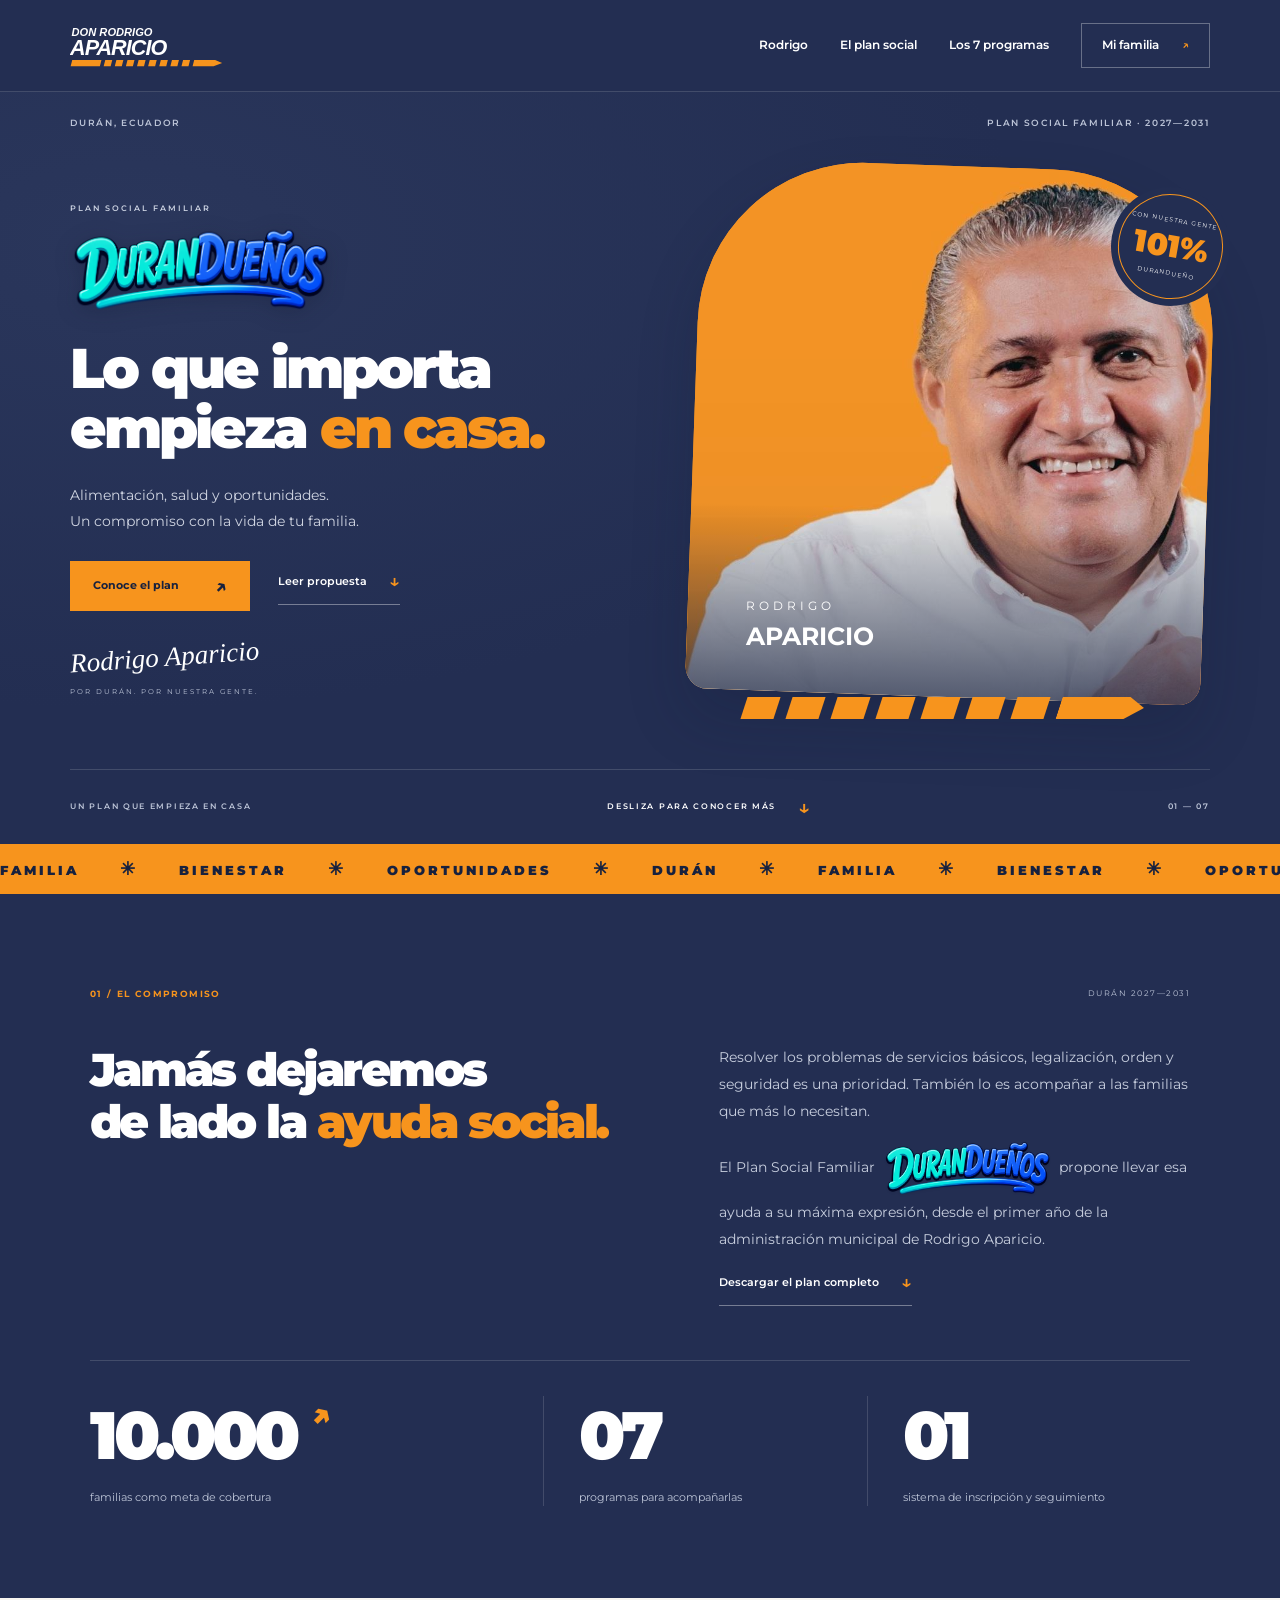
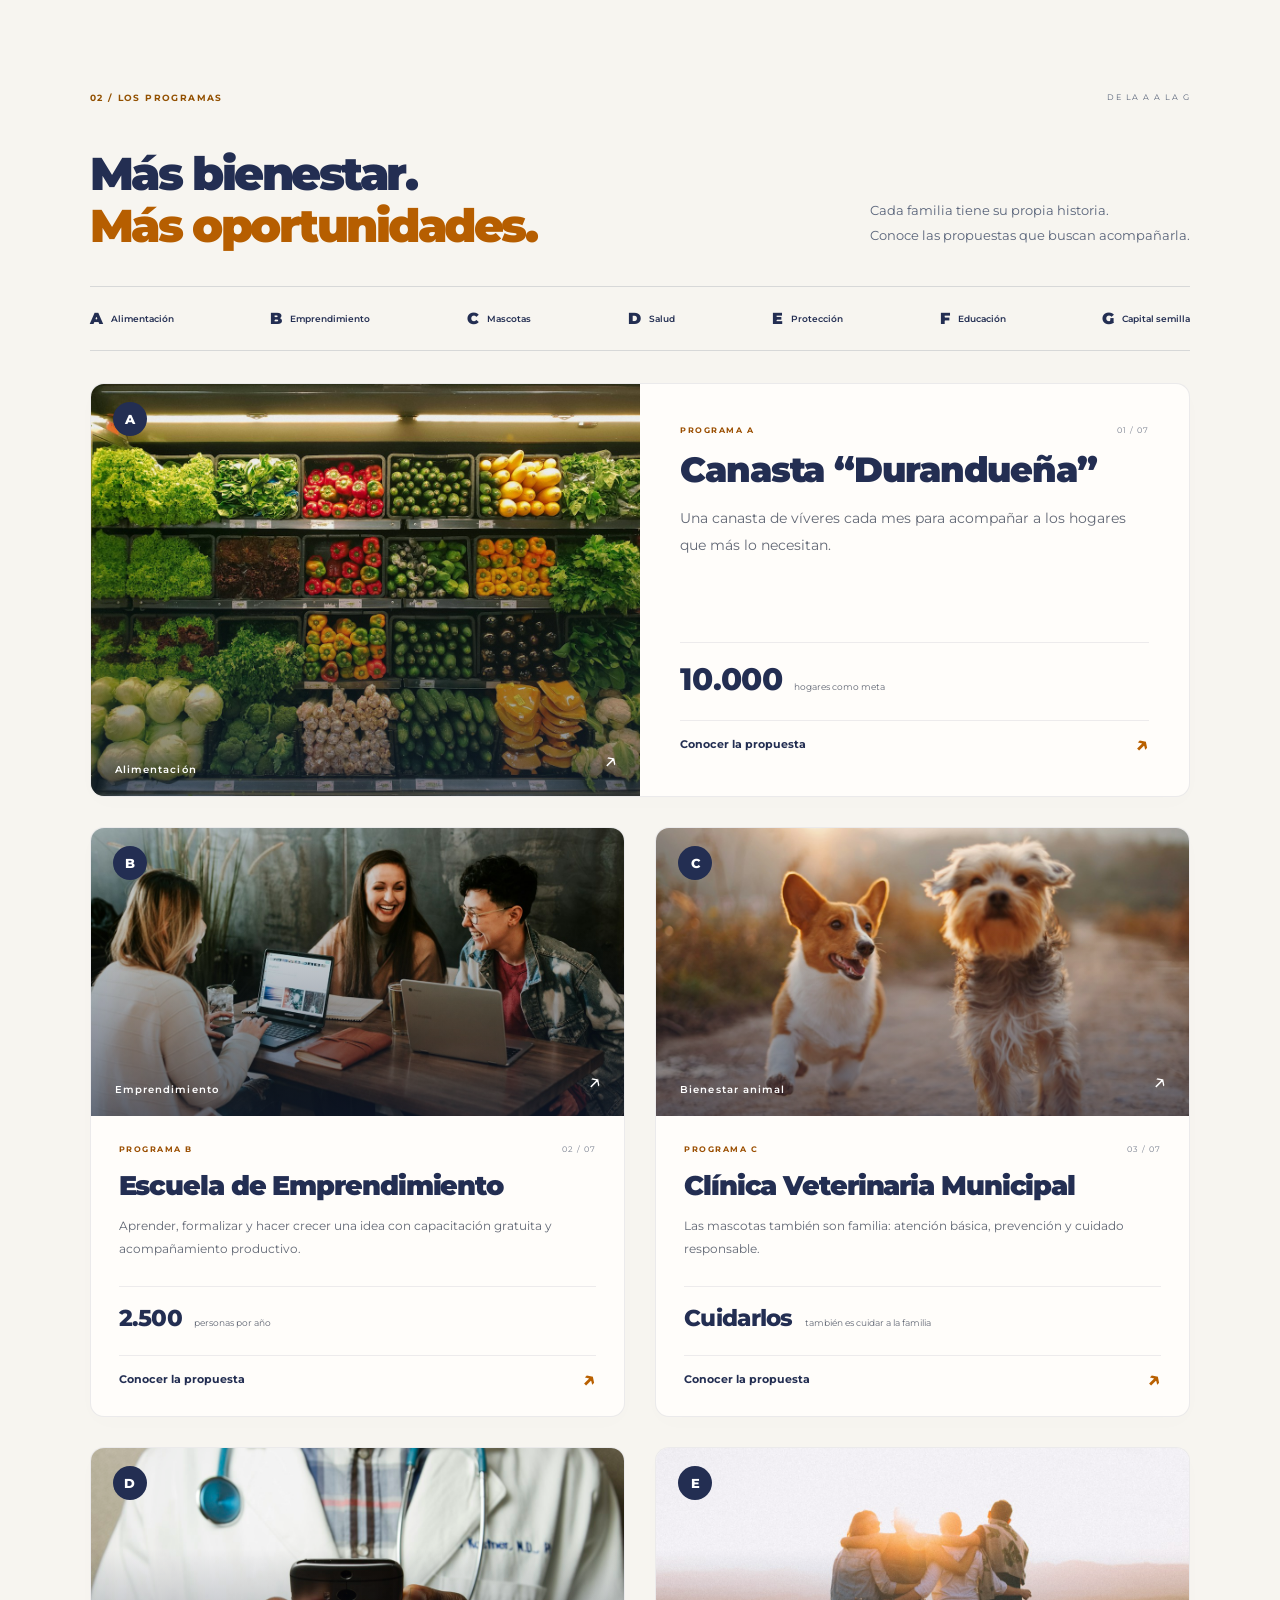
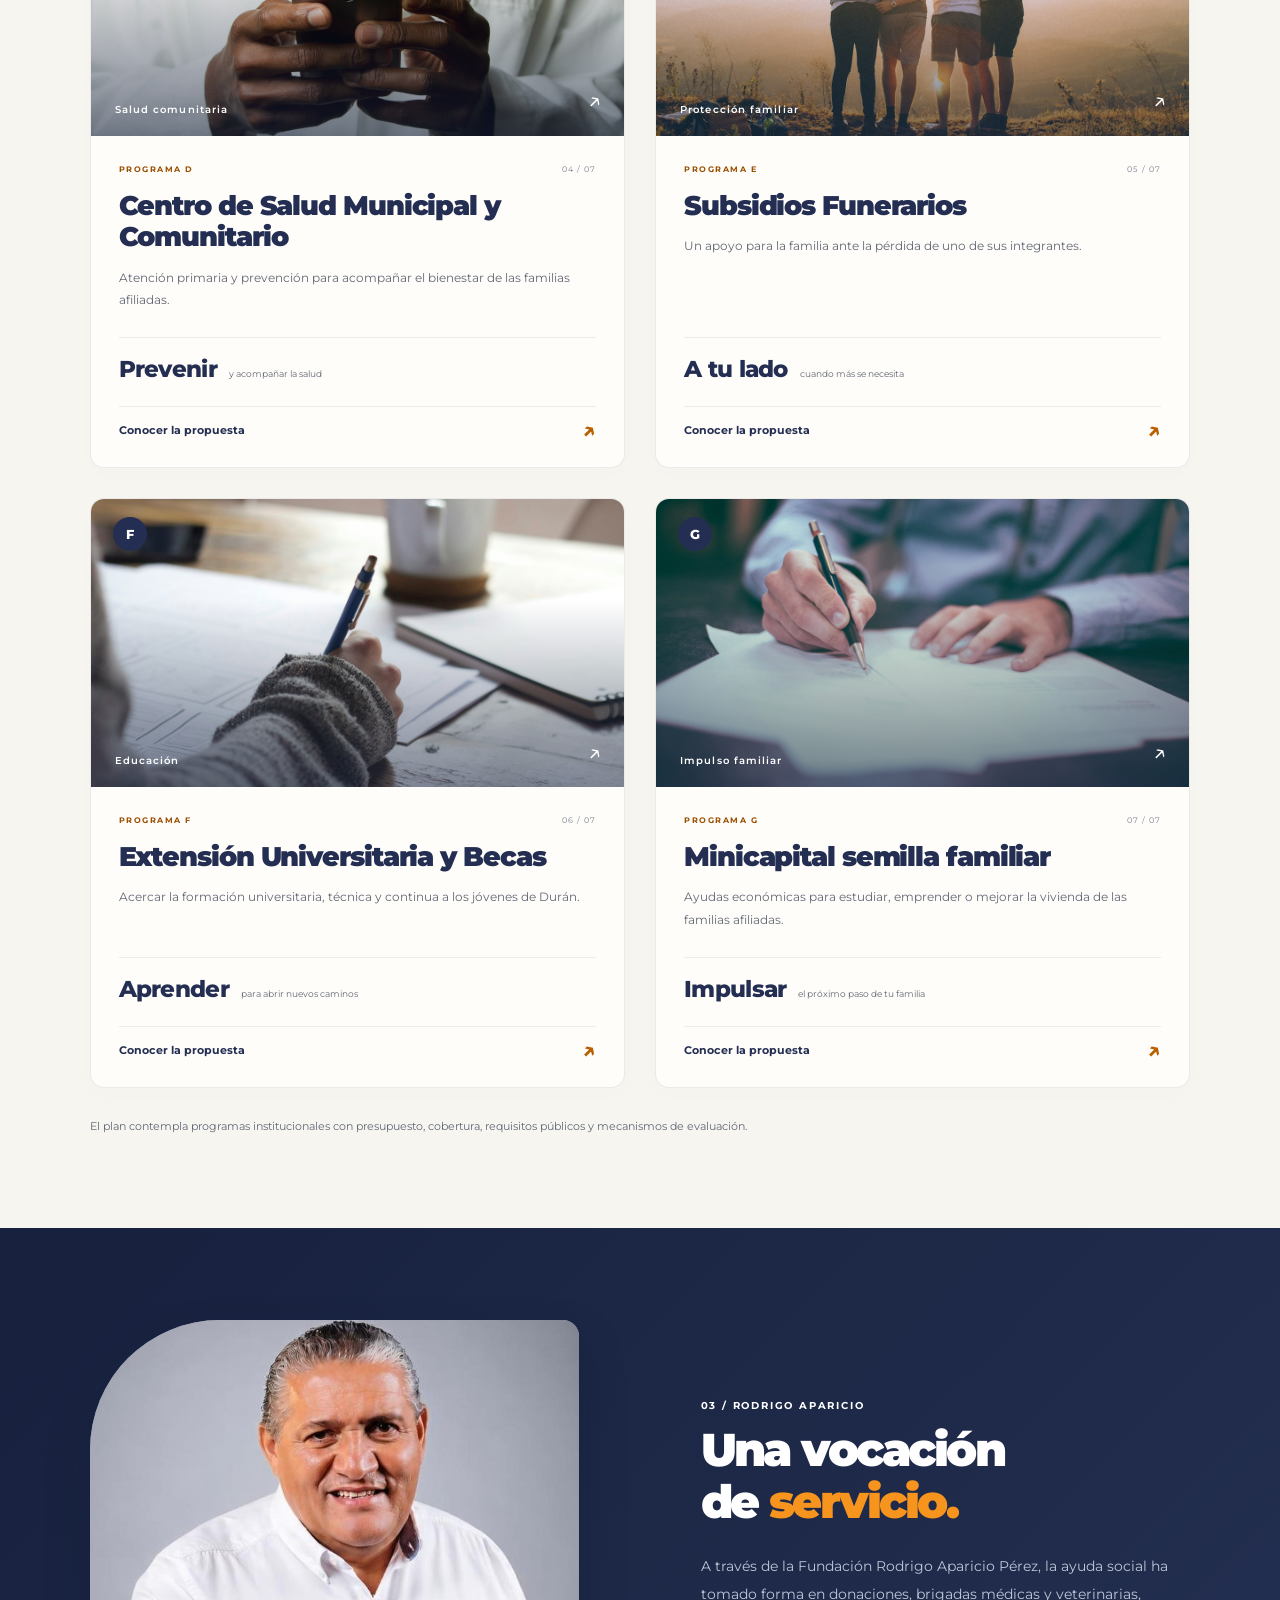
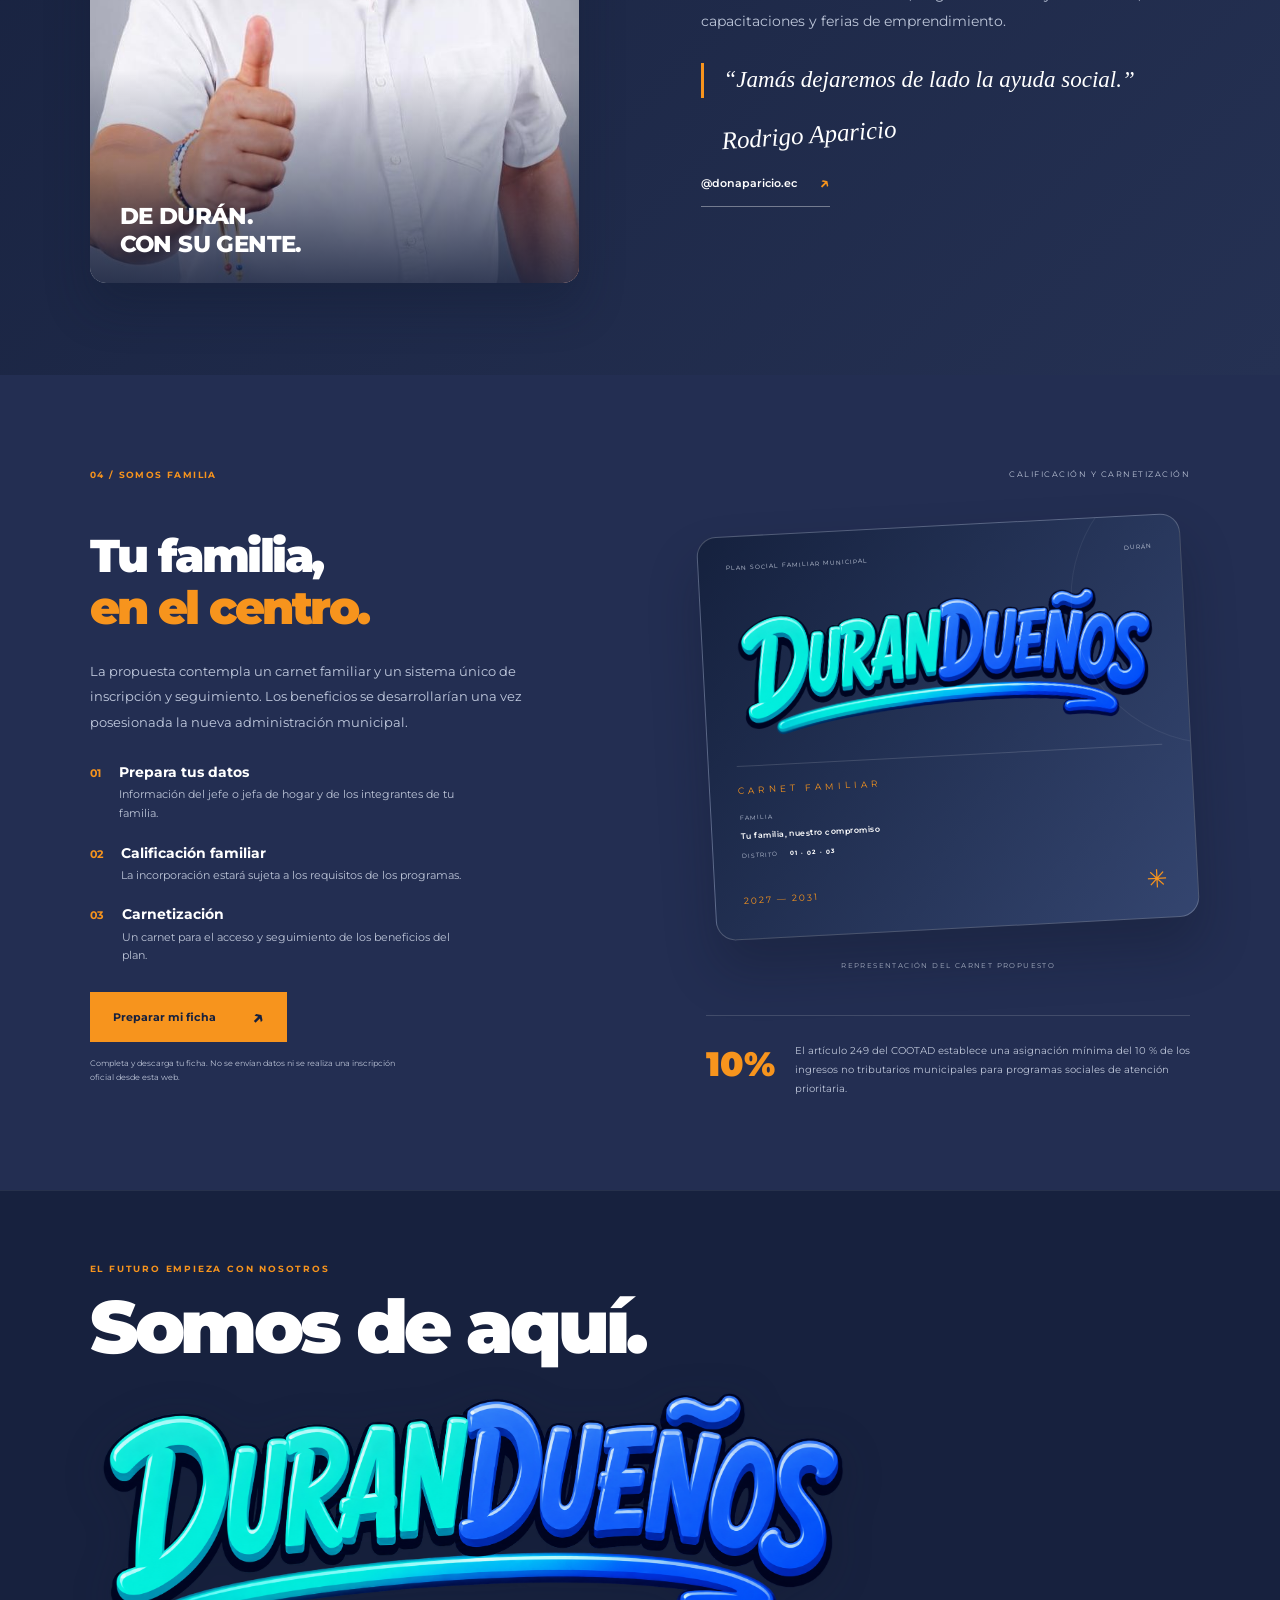
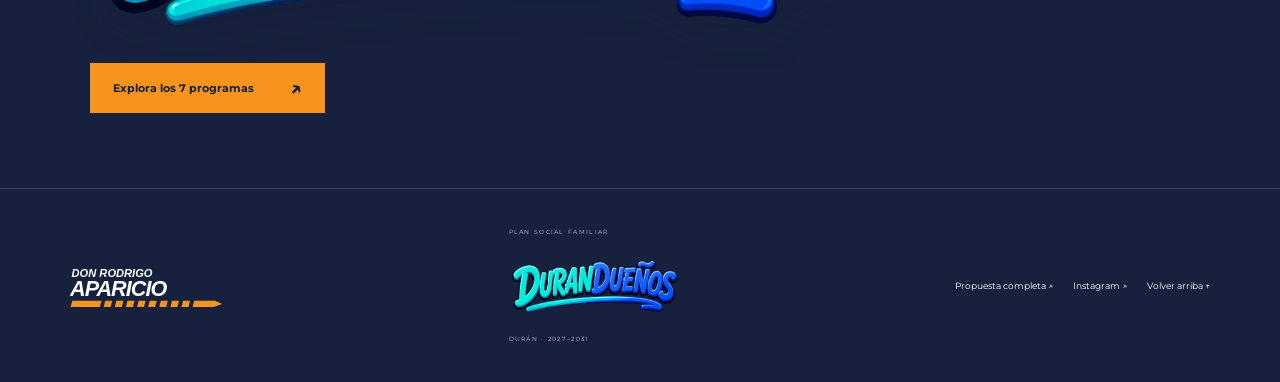
==== index.html @ c57d77f2 "Refresh Durandueños branding, add real photography and complete proposal dialogs" ====
<!doctype html>
<html lang="es"><head><meta charset="utf-8"><meta name="viewport" content="width=device-width,initial-scale=1"><meta name="theme-color" content="#232e52"><title>Rodrigo Aparicio | Durandueños</title><meta name="description" content="Conoce el Plan Social Familiar Somos Durandueños de Rodrigo Aparicio: siete programas para las familias de Durán, 2027–2031."><meta property="og:title" content="Rodrigo Aparicio · Durandueños"><meta property="og:description" content="Siete programas. Un compromiso con las familias de Durán."><meta property="og:type" content="website"><link rel="icon" href="assets/favicon.svg" type="image/svg+xml"><link rel="stylesheet" href="styles.css?v=20261111"><script src="app.js?v=20261111" defer></script></head><body>
<a class="skip" href="#contenido">Ir al contenido</a>
<header class="header"><a href="#inicio" class="brand" aria-label="Rodrigo Aparicio, inicio"><img src="assets/donapa.svg" width="170" height="48" alt="Don Rodrigo Aparicio"></a><nav id="navigation" aria-label="Navegación principal"><a href="#rodrigo">Rodrigo</a><a href="#plan">El plan social</a><a href="#programas">Los 7 programas</a><a href="#familias" class="nav-cta">Mi familia <span>↗</span></a></nav><button class="menu-button" aria-label="Abrir menú" aria-expanded="false" aria-controls="navigation"><span></span><span></span></button></header>
<main id="contenido"><section class="hero" id="inicio"><div class="hero-topline"><span>DURÁN, ECUADOR</span><span>PLAN SOCIAL FAMILIAR · 2027—2031</span></div><div class="hero-grid"><div class="hero-copy"><div class="hero-program-brand"><span>PLAN SOCIAL FAMILIAR</span><img class="hero-wordmark" src="assets/duranduenos.png" width="2176" height="720" alt="Durandueños" loading="eager"></div><h1>Lo que importa<br>empieza <em>en casa.</em></h1><p class="hero-description">Alimentación, salud y oportunidades.<br>Un compromiso con la vida de tu familia.</p><div class="hero-actions"><a class="button orange-button" href="#programas">Conoce el plan <span>↗</span></a><a class="text-link" href="assets/plan-social-somos-duranduenos.pdf" target="_blank" rel="noopener">Leer propuesta <span>↓</span></a></div><div class="hero-signature"><span>Rodrigo Aparicio</span><small>POR DURÁN. POR NUESTRA GENTE.</small></div></div><div class="hero-portrait"><div class="portrait-frame"><img src="assets/rodrigo-aparicio.jpg" width="930" height="910" alt="Rodrigo Aparicio, con camisa blanca, sonriendo" fetchpriority="high"></div><span class="portrait-label">RODRIGO<br><b>APARICIO</b></span><div class="portrait-seal"><span>CON NUESTRA GENTE</span><strong>101%</strong><span>DURANDUEÑO</span></div><div class="stripes" aria-hidden="true"><i></i><i></i><i></i><i></i><i></i><i></i><i></i><i></i></div></div></div><div class="hero-bottom"><span>UN PLAN QUE EMPIEZA EN CASA</span><a href="#plan" aria-label="Descubrir el plan">DESLIZA PARA CONOCER MÁS <span>↓</span></a><span>01 — 07</span></div></section>
<div class="ticker" aria-hidden="true"><div>FAMILIA <span>✳</span> BIENESTAR <span>✳</span> OPORTUNIDADES <span>✳</span> DURÁN <span>✳</span> FAMILIA <span>✳</span> BIENESTAR <span>✳</span> OPORTUNIDADES <span>✳</span> DURÁN <span>✳</span></div></div>
<section class="intro section-pad" id="plan"><div class="section-index reveal"><span class="eyebrow">01 / EL COMPROMISO</span><span class="small-label">DURÁN 2027—2031</span></div><div class="intro-grid"><h2 class="reveal">Jamás dejaremos<br>de lado la <span class="orange">ayuda social.</span></h2><div class="intro-copy reveal"><p>Resolver los problemas de servicios básicos, legalización, orden y seguridad es una prioridad. También lo es acompañar a las familias que más lo necesitan.</p><p>El Plan Social Familiar <img class="inline-wordmark" src="assets/duranduenos.png" width="2176" height="720" alt="Durandueños" loading="lazy"> propone llevar esa ayuda a su máxima expresión, desde el primer año de la administración municipal de Rodrigo Aparicio.</p><a class="text-link" href="assets/plan-social-somos-duranduenos.pdf" download>Descargar el plan completo <span>↓</span></a></div></div><div class="numbers reveal"><div><strong>10.000<span>↗</span></strong><p>familias como meta de cobertura</p></div><div><strong>07</strong><p>programas para acompañarlas</p></div><div><strong>01</strong><p>sistema de inscripción y seguimiento</p></div></div></section>
<section class="programs section-pad" id="programas"><div class="section-index reveal"><span class="eyebrow">02 / LOS PROGRAMAS</span><span class="small-label">DE LA A A LA G</span></div><div class="programs-heading reveal"><h2>Más bienestar.<br><span class="orange">Más oportunidades.</span></h2><p>Cada familia tiene su propia historia.<br>Conoce las propuestas que buscan acompañarla.</p></div><nav class="program-nav" aria-label="Ir a un programa"><a href="#programa-a">A <span>Alimentación</span></a><a href="#programa-b">B <span>Emprendimiento</span></a><a href="#programa-c">C <span>Mascotas</span></a><a href="#programa-d">D <span>Salud</span></a><a href="#programa-e">E <span>Protección</span></a><a href="#programa-f">F <span>Educación</span></a><a href="#programa-g">G <span>Capital semilla</span></a></nav><div class="program-list"><article class="program program-photo reveal" id="programa-a"><a class="program-photo-link" href="assets/plan-social-somos-duranduenos.pdf#page=6" data-proposal="a" aria-label="Conocer la propuesta: Canasta “Durandueña”"><img class="program-photo-image" src="assets/photos/alimentacion.jpg" alt="Frutas y verduras en los estantes de un mercado" width="1200" height="800" loading="lazy"><span class="photo-shade"></span><span class="program-letter">A</span><span class="photo-category">Alimentación</span><span class="photo-arrow" aria-hidden="true">↗</span></a><div class="program-card-body"><div class="program-card-top"><span class="eyebrow">PROGRAMA A</span><span class="program-number">01 / 07</span></div><h3>Canasta “Durandueña”</h3><p>Una canasta de víveres cada mes para acompañar a los hogares que más lo necesitan.</p><div class="card-fact"><strong>10.000</strong><span>hogares como meta</span></div><a class="proposal-open" href="assets/plan-social-somos-duranduenos.pdf#page=6" data-proposal="a" aria-label="Conocer la propuesta: Canasta “Durandueña”">Conocer la propuesta <span aria-hidden="true">↗</span></a></div></article><article class="program program-photo reveal" id="programa-b"><a class="program-photo-link" href="assets/plan-social-somos-duranduenos.pdf#page=6" data-proposal="b" aria-label="Conocer la propuesta: Escuela de Emprendimiento"><img class="program-photo-image" src="assets/photos/emprendimiento.jpg" alt="Tres personas conversan y trabajan con computadoras en una mesa" width="1200" height="800" loading="lazy"><span class="photo-shade"></span><span class="program-letter">B</span><span class="photo-category">Emprendimiento</span><span class="photo-arrow" aria-hidden="true">↗</span></a><div class="program-card-body"><div class="program-card-top"><span class="eyebrow">PROGRAMA B</span><span class="program-number">02 / 07</span></div><h3>Escuela de Emprendimiento</h3><p>Aprender, formalizar y hacer crecer una idea con capacitación gratuita y acompañamiento productivo.</p><div class="card-fact"><strong>2.500</strong><span>personas por año</span></div><a class="proposal-open" href="assets/plan-social-somos-duranduenos.pdf#page=6" data-proposal="b" aria-label="Conocer la propuesta: Escuela de Emprendimiento">Conocer la propuesta <span aria-hidden="true">↗</span></a></div></article><article class="program program-photo reveal" id="programa-c"><a class="program-photo-link" href="assets/plan-social-somos-duranduenos.pdf#page=7" data-proposal="c" aria-label="Conocer la propuesta: Clínica Veterinaria Municipal"><img class="program-photo-image" src="assets/photos/mascotas.jpg" alt="Dos perros corren juntos al aire libre" width="1200" height="800" loading="lazy"><span class="photo-shade"></span><span class="program-letter">C</span><span class="photo-category">Bienestar animal</span><span class="photo-arrow" aria-hidden="true">↗</span></a><div class="program-card-body"><div class="program-card-top"><span class="eyebrow">PROGRAMA C</span><span class="program-number">03 / 07</span></div><h3>Clínica Veterinaria Municipal</h3><p>Las mascotas también son familia: atención básica, prevención y cuidado responsable.</p><div class="card-fact"><strong>Cuidarlos</strong><span>también es cuidar a la familia</span></div><a class="proposal-open" href="assets/plan-social-somos-duranduenos.pdf#page=7" data-proposal="c" aria-label="Conocer la propuesta: Clínica Veterinaria Municipal">Conocer la propuesta <span aria-hidden="true">↗</span></a></div></article><article class="program program-photo reveal" id="programa-d"><a class="program-photo-link" href="assets/plan-social-somos-duranduenos.pdf#page=7" data-proposal="d" aria-label="Conocer la propuesta: Centro de Salud Municipal y Comunitario"><img class="program-photo-image" src="assets/photos/salud.jpg" alt="Profesional de salud con bata y estetoscopio" width="1200" height="800" loading="lazy"><span class="photo-shade"></span><span class="program-letter">D</span><span class="photo-category">Salud comunitaria</span><span class="photo-arrow" aria-hidden="true">↗</span></a><div class="program-card-body"><div class="program-card-top"><span class="eyebrow">PROGRAMA D</span><span class="program-number">04 / 07</span></div><h3>Centro de Salud Municipal y Comunitario</h3><p>Atención primaria y prevención para acompañar el bienestar de las familias afiliadas.</p><div class="card-fact"><strong>Prevenir</strong><span>y acompañar la salud</span></div><a class="proposal-open" href="assets/plan-social-somos-duranduenos.pdf#page=7" data-proposal="d" aria-label="Conocer la propuesta: Centro de Salud Municipal y Comunitario">Conocer la propuesta <span aria-hidden="true">↗</span></a></div></article><article class="program program-photo reveal" id="programa-e"><a class="program-photo-link" href="assets/plan-social-somos-duranduenos.pdf#page=9" data-proposal="e" aria-label="Conocer la propuesta: Subsidios Funerarios"><img class="program-photo-image" src="assets/photos/proteccion.jpg" alt="Personas se acompañan abrazadas frente a un paisaje al atardecer" width="1200" height="800" loading="lazy"><span class="photo-shade"></span><span class="program-letter">E</span><span class="photo-category">Protección familiar</span><span class="photo-arrow" aria-hidden="true">↗</span></a><div class="program-card-body"><div class="program-card-top"><span class="eyebrow">PROGRAMA E</span><span class="program-number">05 / 07</span></div><h3>Subsidios Funerarios</h3><p>Un apoyo para la familia ante la pérdida de uno de sus integrantes.</p><div class="card-fact"><strong>A tu lado</strong><span>cuando más se necesita</span></div><a class="proposal-open" href="assets/plan-social-somos-duranduenos.pdf#page=9" data-proposal="e" aria-label="Conocer la propuesta: Subsidios Funerarios">Conocer la propuesta <span aria-hidden="true">↗</span></a></div></article><article class="program program-photo reveal" id="programa-f"><a class="program-photo-link" href="assets/plan-social-somos-duranduenos.pdf#page=8" data-proposal="f" aria-label="Conocer la propuesta: Extensión Universitaria y Becas"><img class="program-photo-image" src="assets/photos/educacion.jpg" alt="Una persona toma apuntes junto a una computadora portátil" width="1200" height="800" loading="lazy"><span class="photo-shade"></span><span class="program-letter">F</span><span class="photo-category">Educación</span><span class="photo-arrow" aria-hidden="true">↗</span></a><div class="program-card-body"><div class="program-card-top"><span class="eyebrow">PROGRAMA F</span><span class="program-number">06 / 07</span></div><h3>Extensión Universitaria y Becas</h3><p>Acercar la formación universitaria, técnica y continua a los jóvenes de Durán.</p><div class="card-fact"><strong>Aprender</strong><span>para abrir nuevos caminos</span></div><a class="proposal-open" href="assets/plan-social-somos-duranduenos.pdf#page=8" data-proposal="f" aria-label="Conocer la propuesta: Extensión Universitaria y Becas">Conocer la propuesta <span aria-hidden="true">↗</span></a></div></article><article class="program program-photo reveal" id="programa-g"><a class="program-photo-link" href="assets/plan-social-somos-duranduenos.pdf#page=9" data-proposal="g" aria-label="Conocer la propuesta: Minicapital semilla familiar"><img class="program-photo-image" src="assets/photos/capital.jpg" alt="Una persona escribe sobre documentos en una mesa de trabajo" width="1200" height="800" loading="lazy"><span class="photo-shade"></span><span class="program-letter">G</span><span class="photo-category">Impulso familiar</span><span class="photo-arrow" aria-hidden="true">↗</span></a><div class="program-card-body"><div class="program-card-top"><span class="eyebrow">PROGRAMA G</span><span class="program-number">07 / 07</span></div><h3>Minicapital semilla familiar</h3><p>Ayudas económicas para estudiar, emprender o mejorar la vivienda de las familias afiliadas.</p><div class="card-fact"><strong>Impulsar</strong><span>el próximo paso de tu familia</span></div><a class="proposal-open" href="assets/plan-social-somos-duranduenos.pdf#page=9" data-proposal="g" aria-label="Conocer la propuesta: Minicapital semilla familiar">Conocer la propuesta <span aria-hidden="true">↗</span></a></div></article></div><p class="program-note">El plan contempla programas institucionales con presupuesto, cobertura, requisitos públicos y mecanismos de evaluación.</p></section>
<section class="rodrigo section-pad" id="rodrigo"><figure class="rodrigo-mark reveal"><img src="assets/rodrigo-aparicio-retrato.jpg" alt="Rodrigo Aparicio saluda con el pulgar hacia arriba" width="680" height="810" loading="lazy"><figcaption><span>DE DURÁN.<br>CON SU GENTE.</span></figcaption></figure><div class="rodrigo-copy reveal"><p class="eyebrow">03 / RODRIGO APARICIO</p><h2>Una vocación<br>de <span class="orange">servicio.</span></h2><p>A través de la Fundación Rodrigo Aparicio Pérez, la ayuda social ha tomado forma en donaciones, brigadas médicas y veterinarias, capacitaciones y ferias de emprendimiento.</p><blockquote>“Jamás dejaremos de lado la ayuda social.”</blockquote><span class="signature">Rodrigo Aparicio</span><a class="text-link" href="https://www.instagram.com/donaparicio.ec/" target="_blank" rel="noopener">@donaparicio.ec <span>↗</span></a></div></section>
<section class="families section-pad" id="familias"><div class="section-index reveal"><span class="eyebrow">04 / SOMOS FAMILIA</span><span class="small-label">CALIFICACIÓN Y CARNETIZACIÓN</span></div><div class="families-grid"><div class="reveal"><h2>Tu familia,<br><span class="orange">en el centro.</span></h2><p>La propuesta contempla un carnet familiar y un sistema único de inscripción y seguimiento. Los beneficios se desarrollarían una vez posesionada la nueva administración municipal.</p><ol class="steps"><li><span>01</span><div><h3>Prepara tus datos</h3><p>Información del jefe o jefa de hogar y de los integrantes de tu familia.</p></div></li><li><span>02</span><div><h3>Calificación familiar</h3><p>La incorporación estará sujeta a los requisitos de los programas.</p></div></li><li><span>03</span><div><h3>Carnetización</h3><p>Un carnet para el acceso y seguimiento de los beneficios del plan.</p></div></li></ol><button class="button orange-button" id="open-form">Preparar mi ficha <span>↗</span></button><p class="form-note">Completa y descarga tu ficha. No se envían datos ni se realiza una inscripción oficial desde esta web.</p></div><div class="family-card-wrap reveal"><div class="family-card"><div class="card-top"><span>PLAN SOCIAL FAMILIAR MUNICIPAL</span><span>DURÁN</span></div><img class="card-wordmark" src="assets/duranduenos.png" width="2176" height="720" alt="Durandueños" loading="lazy"><div class="card-title">CARNET FAMILIAR</div><div class="card-fields"><span>FAMILIA</span><b>Tu familia, nuestro compromiso</b><span>DISTRITO <b>01 · 02 · 03</b></span></div><div class="card-bottom"><span>2027 — 2031</span><span>✳</span></div></div><p class="card-caption">REPRESENTACIÓN DEL CARNET PROPUESTO</p><div class="legal-note"><span>10%</span><p>El artículo 249 del COOTAD establece una asignación mínima del 10 % de los ingresos no tributarios municipales para programas sociales de atención prioritaria.</p></div></div></div></section>
<section class="closing section-pad"><p class="eyebrow reveal">EL FUTURO EMPIEZA CON NOSOTROS</p><div class="closing-brand reveal"><h2>Somos de aquí.</h2><img class="closing-wordmark" src="assets/duranduenos.png" width="2176" height="720" alt="Durandueños" loading="lazy"></div><a class="button light-button" href="#programas">Explora los 7 programas <span>↗</span></a><div class="closing-outline" aria-hidden="true">DURÁN</div></section>
</main><footer class="footer"><a href="#inicio" class="brand"><img src="assets/donapa.svg" width="170" height="48" alt="Don Rodrigo Aparicio"></a><div class="footer-plan"><span>PLAN SOCIAL FAMILIAR</span><img class="footer-wordmark" src="assets/duranduenos.png" width="2176" height="720" alt="Durandueños" loading="lazy"><small>DURÁN · 2027–2031</small></div><div><a href="assets/plan-social-somos-duranduenos.pdf" target="_blank" rel="noopener">Propuesta completa ↗</a><a href="https://www.instagram.com/donaparicio.ec/" target="_blank" rel="noopener">Instagram ↗</a><a href="#inicio">Volver arriba ↑</a></div></footer>
<dialog id="family-dialog" aria-labelledby="form-title"><div class="dialog-top"><img class="dialog-wordmark" src="assets/duranduenos.png" width="2176" height="720" alt="Durandueños" loading="lazy"><button id="close-form" class="close-button" aria-label="Cerrar ficha">×</button></div><h2 id="form-title">La ficha de <span class="orange">tu familia.</span></h2><p>Prepara una copia para descargar. Tus datos permanecen en este navegador mientras completas el formulario; no se guardan en un servidor.</p><form id="family-form"><div class="form-grid"><label class="wide">Nombres y apellidos del jefe o jefa de hogar<input name="representante" autocomplete="name" required maxlength="120"></label><label>Teléfono / WhatsApp<input type="tel" name="telefono" autocomplete="tel" required pattern="[+0-9 ()-]{7,20}" maxlength="20"></label><label>Cédula<input name="cedula" inputmode="numeric" pattern="[0-9]{10}" maxlength="10" required title="Ingresa 10 dígitos"></label><label>Distrito<select name="distrito" required><option value="">Selecciona</option><option>1</option><option>2</option><option>3</option></select></label><label>Nombre de la familia<input name="familia" required maxlength="100"></label><label class="wide">Barrio, ciudadela o sector<input name="sector" autocomplete="address-line1" required maxlength="160"></label><label>Menores de 12 años<input type="number" name="menores12" min="0" max="50" value="0" required></label><label>De 13 a 17 años<input type="number" name="adolescentes" min="0" max="50" value="0" required></label><label>Mayores de edad<input type="number" name="adultos" min="1" max="50" value="1" required></label><label>Brigadista y equipo (opcional)<input name="brigadista" maxlength="120"></label></div><p class="form-note">La ficha original no especifica la categoría de 12 años. Puedes indicarla en observaciones.</p><label>Observaciones (opcional)<textarea name="observaciones" rows="2" maxlength="500"></textarea></label><button class="button orange-button" type="submit">Descargar mi ficha <span>↓</span></button><p id="form-status" role="status"></p><p class="form-note">Descargar esta ficha no implica calificación, carnetización ni acceso a beneficios. Puedes borrar todos los datos al terminar.</p><button class="clear-button" type="reset">Borrar mis datos</button></form></dialog>
<dialog class="proposal-dialog" id="propuesta-a" aria-labelledby="propuesta-title-a"><div class="proposal-dialog-top"><div><span class="eyebrow">PLAN SOCIAL FAMILIAR · 2027—2031</span><img class="dialog-wordmark" src="assets/duranduenos.png" width="2176" height="720" alt="Durandueños" loading="lazy"></div><button class="close-button proposal-close" type="button" aria-label="Cerrar propuesta" autofocus>×</button></div><figure class="proposal-hero"><img src="assets/photos/alimentacion.jpg" alt="Frutas y verduras en los estantes de un mercado" width="1200" height="800" loading="lazy"><figcaption>PROGRAMA A · ALIMENTACIÓN</figcaption></figure><div class="proposal-dialog-body"><span class="eyebrow">Alimentación</span><h2 id="propuesta-title-a">Canasta “Durandueña”</h2><p class="proposal-lead">Que lo esencial llegue a casa.</p><div class="proposal-fact"><strong>10.000</strong><span>hogares como meta</span></div><p>La Canasta “Durandueña” es la propuesta de asistencia alimentaria del Plan Social Familiar. Está dirigida a 10.000 hogares vulnerables del cantón y contempla la entrega de canastas de víveres mensuales durante la administración municipal de Rodrigo Aparicio.</p><p>La alimentación forma parte de las necesidades cotidianas de una familia. Por eso, esta iniciativa se plantea como un apoyo periódico a los hogares, dentro de un plan que también reúne salud, educación y oportunidades de emprendimiento. La cobertura propuesta busca que este apoyo llegue de forma periódica a las familias que más lo necesitan.</p><section class="proposal-includes"><h3>Qué contempla</h3><ul><li>Canastas de víveres con una frecuencia mensual.</li><li>Asistencia alimentaria dirigida a hogares en situación de vulnerabilidad.</li><li>Una meta de cobertura de 10.000 hogares del cantón.</li><li>Continuidad durante la administración municipal propuesta.</li></ul></section><section class="proposal-audience"><h3>¿A quién se dirige?</h3><p>Hogares vulnerables de Durán, mediante el proceso de inscripción y calificación familiar del plan.</p></section><section class="proposal-context"><h3>Implementación del programa</h3><p>El programa se integraría al sistema municipal único de inscripción y seguimiento. Su institucionalización contempla presupuesto, cobertura, requisitos públicos y mecanismos de evaluación.</p></section><div class="proposal-links"><a class="button orange-button" href="#familias" data-go-family>Conoce la ficha familiar <span>↗</span></a><a class="text-link" href="assets/plan-social-somos-duranduenos.pdf#page=6" target="_blank" rel="noopener">Leer en el plan · p. 6 <span>↗</span></a></div><div class="proposal-pagination"><span>01 DE 07 PROPUESTAS</span><button type="button" data-next-proposal="b">Siguiente propuesta <span>→</span></button></div></div></dialog><dialog class="proposal-dialog" id="propuesta-b" aria-labelledby="propuesta-title-b"><div class="proposal-dialog-top"><div><span class="eyebrow">PLAN SOCIAL FAMILIAR · 2027—2031</span><img class="dialog-wordmark" src="assets/duranduenos.png" width="2176" height="720" alt="Durandueños" loading="lazy"></div><button class="close-button proposal-close" type="button" aria-label="Cerrar propuesta" autofocus>×</button></div><figure class="proposal-hero"><img src="assets/photos/emprendimiento.jpg" alt="Tres personas conversan y trabajan con computadoras en una mesa" width="1200" height="800" loading="lazy"><figcaption>PROGRAMA B · EMPRENDIMIENTO</figcaption></figure><div class="proposal-dialog-body"><span class="eyebrow">Emprendimiento</span><h2 id="propuesta-title-b">Escuela de Emprendimiento</h2><p class="proposal-lead">Herramientas para dar el siguiente paso.</p><div class="proposal-fact"><strong>2.500</strong><span>personas por año</span></div><p>La Escuela de Emprendimiento propone capacitar gratuitamente a 2.500 personas al año. La formación reúne herramientas de gestión, conocimientos digitales y oficios para apoyar a quienes buscan desarrollar una actividad productiva.</p><p>El programa incluye administración, ventas, marketing digital, inteligencia artificial, costos y formalización de negocios. A estos contenidos se suma el acompañamiento productivo. La formación y el apoyo al desarrollo del emprendimiento se plantean como partes de una misma iniciativa.</p><section class="proposal-includes"><h3>Las áreas de capacitación</h3><ul><li>Administración y costos para la gestión del negocio.</li><li>Ventas y marketing digital.</li><li>Inteligencia artificial aplicada al aprendizaje y la actividad productiva.</li><li>Oficios y formalización de negocios.</li><li>Acompañamiento productivo.</li></ul></section><section class="proposal-audience"><h3>¿A quién se dirige?</h3><p>Personas que buscan formación para emprender o fortalecer su actividad productiva en Durán. La meta anual propuesta es de 2.500 participantes.</p></section><section class="proposal-context"><h3>Implementación del programa</h3><p>La capacitación se plantea como un programa institucional gratuito. La cobertura, los requisitos públicos y la evaluación formarían parte de su implementación dentro del plan social.</p></section><div class="proposal-links"><a class="button orange-button" href="#familias" data-go-family>Conoce la ficha familiar <span>↗</span></a><a class="text-link" href="assets/plan-social-somos-duranduenos.pdf#page=6" target="_blank" rel="noopener">Leer en el plan · p. 6 <span>↗</span></a></div><div class="proposal-pagination"><span>02 DE 07 PROPUESTAS</span><button type="button" data-next-proposal="c">Siguiente propuesta <span>→</span></button></div></div></dialog><dialog class="proposal-dialog" id="propuesta-c" aria-labelledby="propuesta-title-c"><div class="proposal-dialog-top"><div><span class="eyebrow">PLAN SOCIAL FAMILIAR · 2027—2031</span><img class="dialog-wordmark" src="assets/duranduenos.png" width="2176" height="720" alt="Durandueños" loading="lazy"></div><button class="close-button proposal-close" type="button" aria-label="Cerrar propuesta" autofocus>×</button></div><figure class="proposal-hero"><img src="assets/photos/mascotas.jpg" alt="Dos perros corren juntos al aire libre" width="1200" height="800" loading="lazy"><figcaption>PROGRAMA C · BIENESTAR ANIMAL</figcaption></figure><div class="proposal-dialog-body"><span class="eyebrow">Bienestar animal</span><h2 id="propuesta-title-c">Clínica Veterinaria Municipal</h2><p class="proposal-lead">Una familia incluye a sus mascotas.</p><div class="proposal-fact"><strong>Cuidarlos</strong><span>también es cuidar a la familia</span></div><p>La propuesta de Clínica Veterinaria Municipal incorpora a las mascotas a los beneficios del carnet familiar. El plan contempla consultas básicas, esterilización, vacunación y desparasitación como parte de la atención veterinaria.</p><p>El alcance también incluye a los animales rescatados y las campañas de tenencia responsable. De esta manera, el programa reúne atención a las mascotas de las familias afiliadas, acciones preventivas y cuidado de animales que han sido rescatados. Cuidar a los animales y promover una convivencia responsable forman parte de este compromiso.</p><section class="proposal-includes"><h3>Los servicios previstos</h3><ul><li>Consultas veterinarias básicas.</li><li>Esterilización.</li><li>Vacunación y desparasitación.</li><li>Atención a animales rescatados.</li><li>Campañas de tenencia responsable.</li></ul></section><section class="proposal-audience"><h3>¿A quién se dirige?</h3><p>Mascotas de las familias afiliadas mediante su carnet familiar, además de los animales rescatados contemplados por la propuesta.</p></section><section class="proposal-context"><h3>Implementación del programa</h3><p>La clínica formaría parte de los siete programas iniciales del plan, con presupuesto, cobertura y requisitos públicos definidos en su implementación institucional.</p></section><div class="proposal-links"><a class="button orange-button" href="#familias" data-go-family>Conoce la ficha familiar <span>↗</span></a><a class="text-link" href="assets/plan-social-somos-duranduenos.pdf#page=7" target="_blank" rel="noopener">Leer en el plan · p. 7 <span>↗</span></a></div><div class="proposal-pagination"><span>03 DE 07 PROPUESTAS</span><button type="button" data-next-proposal="d">Siguiente propuesta <span>→</span></button></div></div></dialog><dialog class="proposal-dialog" id="propuesta-d" aria-labelledby="propuesta-title-d"><div class="proposal-dialog-top"><div><span class="eyebrow">PLAN SOCIAL FAMILIAR · 2027—2031</span><img class="dialog-wordmark" src="assets/duranduenos.png" width="2176" height="720" alt="Durandueños" loading="lazy"></div><button class="close-button proposal-close" type="button" aria-label="Cerrar propuesta" autofocus>×</button></div><figure class="proposal-hero"><img src="assets/photos/salud.jpg" alt="Profesional de salud con bata y estetoscopio" width="1200" height="800" loading="lazy"><figcaption>PROGRAMA D · SALUD COMUNITARIA</figcaption></figure><div class="proposal-dialog-body"><span class="eyebrow">Salud comunitaria</span><h2 id="propuesta-title-d">Centro de Salud Municipal y Comunitario</h2><p class="proposal-lead">La salud se cuida todos los días.</p><div class="proposal-fact"><strong>Prevenir</strong><span>y acompañar la salud</span></div><p>El Centro de Salud Municipal y Comunitario se plantea como un espacio de atención primaria para las personas afiliadas al plan social. Su alcance reúne prevención, control de enfermedades crónicas y orientación médica.</p><p>La propuesta establece que estos servicios se desarrollarían mediante un convenio con las autoridades sanitarias. Esa articulación forma parte del programa: el centro se concibe dentro de un trabajo coordinado para atender a las familias, orientar sus consultas y acompañar el cuidado de su salud en el ámbito de la atención primaria.</p><section class="proposal-includes"><h3>Las líneas de atención</h3><ul><li>Atención primaria para las personas afiliadas.</li><li>Prevención y cuidado de la salud.</li><li>Control de enfermedades crónicas.</li><li>Orientación médica.</li><li>Articulación mediante un convenio con las autoridades sanitarias.</li></ul></section><section class="proposal-audience"><h3>¿A quién se dirige?</h3><p>Personas afiliadas al Plan Social Familiar, dentro de la cobertura que se establezca para el centro.</p></section><section class="proposal-context"><h3>Implementación del programa</h3><p>La puesta en marcha está vinculada al convenio sanitario contemplado en el documento y a la definición del presupuesto, los requisitos públicos y los mecanismos de evaluación del programa.</p></section><div class="proposal-links"><a class="button orange-button" href="#familias" data-go-family>Conoce la ficha familiar <span>↗</span></a><a class="text-link" href="assets/plan-social-somos-duranduenos.pdf#page=7" target="_blank" rel="noopener">Leer en el plan · p. 7 <span>↗</span></a></div><div class="proposal-pagination"><span>04 DE 07 PROPUESTAS</span><button type="button" data-next-proposal="e">Siguiente propuesta <span>→</span></button></div></div></dialog><dialog class="proposal-dialog" id="propuesta-e" aria-labelledby="propuesta-title-e"><div class="proposal-dialog-top"><div><span class="eyebrow">PLAN SOCIAL FAMILIAR · 2027—2031</span><img class="dialog-wordmark" src="assets/duranduenos.png" width="2176" height="720" alt="Durandueños" loading="lazy"></div><button class="close-button proposal-close" type="button" aria-label="Cerrar propuesta" autofocus>×</button></div><figure class="proposal-hero"><img src="assets/photos/proteccion.jpg" alt="Personas se acompañan abrazadas frente a un paisaje al atardecer" width="1200" height="800" loading="lazy"><figcaption>PROGRAMA E · PROTECCIÓN FAMILIAR</figcaption></figure><div class="proposal-dialog-body"><span class="eyebrow">Protección familiar</span><h2 id="propuesta-title-e">Subsidios Funerarios</h2><p class="proposal-lead">Acompañar también en los momentos difíciles.</p><div class="proposal-fact"><strong>A tu lado</strong><span>cuando más se necesita</span></div><p>Ante el fallecimiento de un integrante de una familia afiliada, el plan propone brindar ayuda mediante exoneraciones o subsidios autorizados de los servicios del cementerio municipal.</p><p>La iniciativa forma parte del eje de apoyo a las familias en los momentos que importan. Su alcance se refiere específicamente a servicios del cementerio municipal y a los mecanismos de exoneración o subsidio autorizados. El apoyo en estos momentos es uno de los siete programas iniciales del Plan Social Familiar.</p><section class="proposal-includes"><h3>El apoyo contemplado</h3><ul><li>Ayuda ante la pérdida de un integrante de la familia afiliada.</li><li>Exoneraciones o subsidios autorizados.</li><li>Aplicación a los servicios del cementerio municipal.</li><li>Incorporación al sistema único de inscripción y seguimiento del plan.</li></ul></section><section class="proposal-audience"><h3>¿A quién se dirige?</h3><p>Familias afiliadas al plan que atraviesen la pérdida de uno de sus integrantes, según las condiciones que se establezcan para el programa.</p></section><section class="proposal-context"><h3>Implementación del programa</h3><p>El presupuesto, la cobertura y los requisitos se definirían de forma pública como parte de la institucionalización del programa. </p></section><div class="proposal-links"><a class="button orange-button" href="#familias" data-go-family>Conoce la ficha familiar <span>↗</span></a><a class="text-link" href="assets/plan-social-somos-duranduenos.pdf#page=9" target="_blank" rel="noopener">Leer en el plan · p. 9 <span>↗</span></a></div><div class="proposal-pagination"><span>05 DE 07 PROPUESTAS</span><button type="button" data-next-proposal="f">Siguiente propuesta <span>→</span></button></div></div></dialog><dialog class="proposal-dialog" id="propuesta-f" aria-labelledby="propuesta-title-f"><div class="proposal-dialog-top"><div><span class="eyebrow">PLAN SOCIAL FAMILIAR · 2027—2031</span><img class="dialog-wordmark" src="assets/duranduenos.png" width="2176" height="720" alt="Durandueños" loading="lazy"></div><button class="close-button proposal-close" type="button" aria-label="Cerrar propuesta" autofocus>×</button></div><figure class="proposal-hero"><img src="assets/photos/educacion.jpg" alt="Una persona toma apuntes junto a una computadora portátil" width="1200" height="800" loading="lazy"><figcaption>PROGRAMA F · EDUCACIÓN</figcaption></figure><div class="proposal-dialog-body"><span class="eyebrow">Educación</span><h2 id="propuesta-title-f">Extensión Universitaria y Becas</h2><p class="proposal-lead">Que estudiar abra más puertas.</p><div class="proposal-fact"><strong>Aprender</strong><span>para abrir nuevos caminos</span></div><p>El plan plantea generar convenios con universidades e institutos para acercar gratuitamente a Durán programas académicos, educación continua, formación técnica y vinculación comunitaria. La propuesta parte de conversaciones iniciadas con estas instituciones.</p><p>Las áreas propuestas recogen las carreras solicitadas por jóvenes durante los recorridos en la ciudad. Abarcan tecnología, ingenierías, energías renovables, servicios y actividades creativas. La extensión universitaria y las becas se presentan como una línea de trabajo que depende de los convenios que se concreten; la lista de áreas corresponde a la propuesta académica planteada.</p><section class="proposal-includes"><h3>Modalidades de formación</h3><ul><li>Programas académicos mediante convenios con universidades e institutos.</li><li>Educación continua.</li><li>Formación técnica.</li><li>Vinculación comunitaria.</li><li>Extensión universitaria y becas estudiantiles.</li></ul></section><section class="proposal-areas"><h3>Áreas de estudio propuestas</h3><div><h4>Tecnología y datos</h4><p>Ciberseguridad · Inteligencia artificial y Ciencia de Datos · Desarrollo de Software y Cloud · Ingeniería en Computación e IA · Ingeniería de Software, Sistemas y Ciberseguridad.</p></div><div><h4>Ingeniería y energía</h4><p>Energías Renovables y Sistemas Fotovoltaicos · Automatización Industrial y Mecatrónica · Ingeniería Eléctrica y Energías Renovables · Ingeniería Mecatrónica y Automatización · Ingeniería de Minas y Geología.</p></div><div><h4>Servicios y creatividad</h4><p>Gastronomía · Marketing · Turismo · Comercio Exterior · Diseño Gráfico y otras áreas.</p></div></section><section class="proposal-audience"><h3>¿A quién se dirige?</h3><p>Jóvenes de Durán y personas interesadas en las oportunidades de formación contempladas por los convenios.</p></section><section class="proposal-context"><h3>Implementación del programa</h3><p>La oferta, la cobertura y los requisitos se articularían con las universidades e institutos participantes y con la implementación institucional del programa.</p></section><div class="proposal-links"><a class="button orange-button" href="#familias" data-go-family>Conoce la ficha familiar <span>↗</span></a><a class="text-link" href="assets/plan-social-somos-duranduenos.pdf#page=8" target="_blank" rel="noopener">Leer en el plan · p. 8 <span>↗</span></a></div><div class="proposal-pagination"><span>06 DE 07 PROPUESTAS</span><button type="button" data-next-proposal="g">Siguiente propuesta <span>→</span></button></div></div></dialog><dialog class="proposal-dialog" id="propuesta-g" aria-labelledby="propuesta-title-g"><div class="proposal-dialog-top"><div><span class="eyebrow">PLAN SOCIAL FAMILIAR · 2027—2031</span><img class="dialog-wordmark" src="assets/duranduenos.png" width="2176" height="720" alt="Durandueños" loading="lazy"></div><button class="close-button proposal-close" type="button" aria-label="Cerrar propuesta" autofocus>×</button></div><figure class="proposal-hero"><img src="assets/photos/capital.jpg" alt="Una persona escribe sobre documentos en una mesa de trabajo" width="1200" height="800" loading="lazy"><figcaption>PROGRAMA G · IMPULSO FAMILIAR</figcaption></figure><div class="proposal-dialog-body"><span class="eyebrow">Impulso familiar</span><h2 id="propuesta-title-g">Minicapital semilla familiar</h2><p class="proposal-lead">Un impulso para los proyectos de casa.</p><div class="proposal-fact"><strong>Impulsar</strong><span>el próximo paso de tu familia</span></div><p>El Minicapital semilla familiar propone ayudas económicas para las familias afiliadas que califiquen. El apoyo está previsto para tres destinos: educación superior, desarrollo de emprendimientos y mejoras en la infraestructura de la vivienda.</p><p>Esta línea de apoyo reconoce que los proyectos de una familia pueden tomar caminos distintos: continuar los estudios, desarrollar una actividad productiva o mejorar las condiciones de su hogar. El acceso a las ayudas estará sujeto a la calificación familiar y a los destinos establecidos en la propuesta.</p><section class="proposal-includes"><h3>Tres destinos para el apoyo</h3><ul><li>Educación superior.</li><li>Desarrollo de emprendimientos.</li><li>Mejoras en la infraestructura de la vivienda.</li></ul></section><section class="proposal-audience"><h3>¿A quién se dirige?</h3><p>Familias afiliadas al plan que cumplan con el proceso de calificación para las ayudas económicas.</p></section><section class="proposal-context"><h3>Implementación del programa</h3><p>El programa tendría requisitos públicos, presupuesto, cobertura y evaluación. </p></section><div class="proposal-links"><a class="button orange-button" href="#familias" data-go-family>Conoce la ficha familiar <span>↗</span></a><a class="text-link" href="assets/plan-social-somos-duranduenos.pdf#page=9" target="_blank" rel="noopener">Leer en el plan · p. 9 <span>↗</span></a></div><div class="proposal-pagination"><span>07 DE 07 PROPUESTAS</span><button type="button" data-next-proposal="a">Siguiente propuesta <span>→</span></button></div></div></dialog></body></html>
---- styles.css ----
@font-face{font-family:'Gotham Black';src:local('Gotham Black'),local('Gotham-Black');font-weight:900;font-display:swap}
@font-face{font-family:Montserrat;src:url('assets/fonts/montserrat-400.ttf')}@font-face{font-family:Montserrat;src:url('assets/fonts/montserrat-600.ttf');font-weight:600}@font-face{font-family:Montserrat;src:url('assets/fonts/montserrat-700.ttf');font-weight:700}@font-face{font-family:Montserrat;src:url('assets/fonts/montserrat-800.ttf');font-weight:800}@font-face{font-family:Montserrat;src:url('assets/fonts/montserrat-900.ttf');font-weight:900}
:root{--navy:#232e52;--deep:#17213e;--orange:#f7941d;--cream:#f6f4ef;--muted:#aeb6cc;--line:#ffffff24;--heading:'Gotham Black',Montserrat,Arial,sans-serif}*{box-sizing:border-box}html{scroll-behavior:smooth;scroll-padding-top:110px}body{margin:0;background:var(--navy);color:white;font-family:Montserrat,Arial,sans-serif;font-size:15px;line-height:1.7}body.modal-open{overflow:hidden}a{color:inherit;text-decoration:none}button,input,select,textarea{font:inherit}button,a,input,select,textarea{-webkit-tap-highlight-color:transparent}button{cursor:pointer}button:focus-visible,a:focus-visible,summary:focus-visible{outline:3px solid var(--orange);outline-offset:6px}::selection{background:var(--orange);color:var(--deep)}.skip{position:fixed;top:-100px;left:20px;z-index:100;background:var(--orange);color:var(--deep);padding:12px}.skip:focus{top:10px}.orange{color:var(--orange)}.header{height:100px;padding:0 5.5%;display:flex;align-items:center;justify-content:space-between;border-bottom:1px solid var(--line);position:relative;z-index:20;background:var(--navy)}.brand{display:block;line-height:0}.brand img{width:162px;height:auto}.header nav{display:flex;align-items:center;gap:36px;font-size:12px;font-weight:600}.header nav a{transition:color .2s}.header nav a:hover{color:var(--orange)}.header .nav-cta{border:1px solid #ffffff50;padding:11px 20px}.nav-cta span{margin-left:20px;color:var(--orange)}.menu-button{display:none}.hero{padding:23px 5.5% 0;overflow:hidden}.hero-topline,.hero-bottom{display:flex;justify-content:space-between;font-size:9px;letter-spacing:1.7px;font-weight:600;color:var(--muted)}.hero-grid{display:grid;grid-template-columns:1.15fr 1fr;gap:28px;max-width:1450px;margin:64px auto 44px;align-items:center}.eyebrow{font-size:10px;font-weight:700;letter-spacing:1.8px;display:flex;align-items:center;gap:12px;text-transform:uppercase}.eyebrow i{width:7px;height:7px;display:inline-block;background:var(--orange);border-radius:50%}.hero-copy .eyebrow{font-size:8px;letter-spacing:1.4px;margin-bottom:22px}h1,h2,h3,p{margin-top:0}h1,h2,h3{font-family:var(--heading);font-weight:900;letter-spacing:-.055em;line-height:1.08}h1{font-size:clamp(40px,4.7vw,78px);margin-bottom:24px}h1 em{font-style:normal;color:var(--orange)}.hero-description{font-size:14px;color:#d0d5e2;line-height:1.9;margin-bottom:26px}.hero-actions{display:flex;align-items:center;gap:28px}.button{display:inline-flex;align-items:center;justify-content:space-between;gap:36px;font-size:11px;font-weight:700;min-height:50px;padding:15px 23px;border:0;transition:transform .25s,background .25s}.button:hover{transform:translateY(-3px)}.button span{font-size:20px;line-height:1}.orange-button{background:var(--orange);color:var(--deep)}.orange-button:hover{background:#ffad43}.text-link{font-size:11px;font-weight:600;border-bottom:1px solid #ffffff60;padding-bottom:7px;display:inline-flex;align-items:center;gap:22px}.text-link span{color:var(--orange);font-size:18px}.hero-signature{margin-top:32px;display:flex;flex-direction:column;align-items:flex-start}.hero-signature>span,.signature{font-family:Georgia,serif;font-style:italic;font-size:27px;line-height:1.5;transform:rotate(-4deg)}.hero-signature small{font-size:7px;letter-spacing:2px;color:var(--muted);margin-top:9px}.hero-portrait{position:relative;padding:0 0 36px 22px;max-width:580px}.portrait-frame{background:var(--orange);border-radius:170px 0 0 0;overflow:hidden;aspect-ratio:.96;position:relative}.portrait-frame img{display:block;width:100%;height:100%;object-fit:cover}.portrait-frame:after{content:'';position:absolute;inset:65% 0 0;background:linear-gradient(transparent,#17213eaa)}.portrait-label{position:absolute;bottom:78px;left:52px;font-size:12px;letter-spacing:4px;line-height:1.6}.portrait-label b{font-size:25px;letter-spacing:0}.portrait-seal{position:absolute;right:-18px;top:35px;background:var(--navy);border:1px solid var(--orange);border-radius:50%;width:115px;height:115px;display:flex;align-items:center;justify-content:center;flex-direction:column;transform:rotate(10deg);box-shadow:0 0 0 7px var(--navy)}.portrait-seal span{font-size:6px;letter-spacing:1.1px}.portrait-seal strong{font-size:31px;line-height:1.4;color:var(--orange);font-weight:900}.stripes{display:flex;gap:12px;align-items:flex-end;transform:skew(-18deg);height:22px}.stripes i{height:22px;width:33px;background:var(--orange);display:block}.hero-portrait>.stripes{position:absolute;bottom:15px;left:50px}.hero-portrait>.stripes i:last-child{width:85px;clip-path:polygon(0 0,80% 0,100% 50%,80% 100%,0 100%)}.hero-bottom{border-top:1px solid var(--line);padding:22px 0;align-items:center;font-size:8px}.hero-bottom a{display:flex;align-items:center;gap:22px;color:white}.hero-bottom a span{font-size:20px;color:var(--orange)}.ticker{overflow:hidden;background:var(--orange);color:var(--deep);padding:12px 0;font-weight:900;font-size:16px;letter-spacing:3px;white-space:nowrap}.ticker div{width:max-content;animation:ticker 40s linear infinite}.ticker span{margin:0 34px;font-size:22px}.section-pad{padding:86px 7%}.section-index{display:flex;align-items:center;justify-content:space-between;margin-bottom:42px}.section-index .eyebrow{margin:0;color:var(--orange)}.small-label{font-size:8px;letter-spacing:1.5px;color:var(--muted)}h2{font-size:clamp(30px,3.6vw,55px);margin-bottom:25px}.intro-grid{display:grid;grid-template-columns:1.1fr 1fr;gap:10%;align-items:start}.intro-copy p{font-size:13px;color:#c7cede;line-height:1.9}.intro-copy strong{color:white}.numbers{display:grid;grid-template-columns:1.4fr 1fr 1fr;border-top:1px solid var(--line);margin-top:54px;padding-top:35px}.numbers>div{padding-left:35px;border-left:1px solid var(--line)}.numbers>div:first-child{padding-left:0;border:0}.numbers strong{font-size:clamp(40px,5.2vw,76px);font-weight:900;letter-spacing:-4px;line-height:1.2}.numbers strong span{font-size:31px;color:var(--orange);margin-left:16px;vertical-align:top;letter-spacing:0}.numbers p{font-size:10px;color:var(--muted);margin:12px 0 0}.programs{background:var(--cream);color:var(--navy)}.programs .section-index .eyebrow{color:#925000}.programs .small-label{color:#59647a}.programs-heading{display:flex;justify-content:space-between;align-items:flex-end;gap:50px;margin-bottom:34px}.programs-heading h2{margin-bottom:0}.programs-heading h2 .orange{color:#b65e00}.programs-heading p{font-size:12px;margin-bottom:4px;color:#59647a}.program-nav{display:flex;border-top:1px solid #232e5226;border-bottom:1px solid #232e5226;padding:15px 0;gap:14px;margin-bottom:20px;justify-content:space-between;flex-wrap:wrap}.program-nav a{display:flex;align-items:center;gap:7px;font-weight:900;font-size:16px}.program-nav span{font-size:8px;font-weight:600}.program-nav a:hover{color:#ad5900}.program{display:grid;grid-template-columns:155px 1fr 180px;gap:32px;align-items:center;padding:34px 0;border-bottom:1px solid #232e5226;scroll-margin-top:40px}.program-visual{height:170px;position:relative;display:flex;align-items:center;justify-content:center;background:var(--navy);overflow:hidden}.program-visual img{width:95px;height:95px;z-index:1;transition:transform .5s}.program:hover .program-visual img{transform:translateY(-5px) rotate(-4deg)}.program-code{position:absolute;top:7px;left:12px;font-size:13px;font-weight:800;color:var(--orange);z-index:1}.visual-caption{position:absolute;bottom:11px;font-size:5px;letter-spacing:1.5px;color:#ffffffa0;z-index:1}.visual-orbit{position:absolute;width:145px;height:145px;border:1px solid #ffffff13;border-radius:50%;right:-50px;top:-30px}.program-copy .eyebrow{font-size:8px;letter-spacing:1px;margin-bottom:9px;color:#667085}.program-copy .eyebrow>span{color:#965000}.program h3{font-size:24px;letter-spacing:-1px;margin-bottom:12px;max-width:450px}.program-copy>p{font-size:11px;line-height:1.9;max-width:570px;margin-bottom:16px;color:#5b6271}.program-tag{font-size:8px;font-weight:600;display:flex;align-items:center;gap:7px;color:#424d65}.program-tag i{width:5px;height:5px;border-radius:50%;background:#af5a00}.program-stat{border-left:1px solid #232e5226;padding-left:25px}.program-stat strong{font-size:27px;line-height:1.2;display:block;font-weight:900;letter-spacing:-1.5px;max-width:180px}.program-stat span{display:block;font-size:10px;line-height:1.7;margin-top:8px;color:#667085}.program-note{font-size:10px;text-align:center;max-width:700px;margin:26px auto 0;color:#606777}.careers{font-size:10px;margin:0 0 15px;max-width:560px}.careers summary{font-weight:700;cursor:pointer;list-style:none;border-bottom:1px solid #232e5230;padding-bottom:7px}.careers summary span{float:right;font-size:16px;color:#a75700}.careers p{line-height:1.9;margin:12px 0}.rodrigo{display:grid;grid-template-columns:1fr 1fr;gap:12%;background:var(--deep);align-items:center}.rodrigo-mark{min-height:360px;display:flex;flex-direction:column;justify-content:center;align-items:flex-start;position:relative;padding:35px 45px;border:1px solid var(--line);background:linear-gradient(135deg,#232e52,var(--deep))}.rodrigo-mark>span{font-weight:900;font-size:clamp(38px,5vw,75px);letter-spacing:-4px;line-height:1.03}.rodrigo-mark em{color:var(--orange);font-style:normal}.rodrigo-mark .stripes{margin-top:32px;gap:10px}.rodrigo-copy>p:not(.eyebrow){font-size:12px;color:#bdc6d9;line-height:1.9}.rodrigo-copy blockquote{font-size:14px;font-weight:600;margin:25px 0 8px;padding-left:18px;border-left:3px solid var(--orange)}.rodrigo-copy .signature{display:block;font-size:25px;margin-left:20px}.rodrigo-copy .text-link{margin-top:25px}.families-grid{display:grid;grid-template-columns:1fr 1fr;gap:12%;align-items:center}.families-grid>div>p{font-size:12px;line-height:1.9;color:#c2cbdf}.steps{padding:0;margin:27px 0;list-style:none}.steps li{display:flex;align-items:flex-start;gap:18px;margin-bottom:20px}.steps li>span{color:var(--orange);font-size:11px;font-weight:700;line-height:2}.steps h3{font-size:13px;letter-spacing:0;margin:3px 0 5px;font-weight:700}.steps p{font-size:10px;color:var(--muted);margin:0;max-width:340px}.families-grid .form-note{font-size:8px;max-width:330px;line-height:1.8;color:var(--muted);margin-top:14px}.family-card-wrap{perspective:1000px}.family-card{background:linear-gradient(120deg,#17213e,#35436c);padding:26px 28px 18px;border:1px solid #ffffff35;border-radius:14px;transform:rotate(-5deg);box-shadow:0 30px 50px #0d15274a;position:relative;overflow:hidden;transition:transform .4s}.family-card:hover{transform:rotate(0deg)}.family-card:before{content:'';width:290px;height:290px;border:1px solid #ffffff10;border-radius:50%;position:absolute;right:-180px;top:-60px;pointer-events:none}.card-top{display:flex;justify-content:space-between;font-size:5px;letter-spacing:1px;color:#c7cfdf}.family-card>img{display:block;width:92%;height:auto;margin:25px 0 18px}.card-title{font-size:9px;letter-spacing:4px;color:var(--orange);border-top:1px solid var(--line);padding-top:16px}.card-fields{display:flex;flex-direction:column;font-size:7px;gap:7px;margin-top:15px}.card-fields>span{font-size:5px;letter-spacing:1px;color:#bdc6d9}.card-fields>span b{color:white;margin-left:10px}.card-fields>b{font-weight:600;letter-spacing:.5px}.card-bottom{display:flex;align-items:center;justify-content:space-between;margin-top:18px;color:var(--orange);font-size:9px;letter-spacing:2px}.card-bottom>span:last-child{font-size:25px}.card-caption{text-align:center;font-size:6px!important;letter-spacing:1.4px;margin-top:30px!important;color:var(--muted)!important}.legal-note{margin-top:42px;border-top:1px solid var(--line);padding-top:25px;display:flex;gap:20px;align-items:flex-start}.legal-note>span{font-size:34px;font-weight:900;color:var(--orange);line-height:1.4}.legal-note p{font-size:9px;color:var(--muted);line-height:1.9;margin:0}.closing{position:relative;overflow:hidden;background:var(--orange);color:var(--deep);padding-bottom:95px}.closing .eyebrow{font-size:9px}.closing h2{font-size:clamp(40px,6.5vw,94px);position:relative;z-index:1;max-width:1000px}.closing h2 span{color:white}.light-button{background:white;color:var(--deep);position:relative;z-index:1}.closing-outline{position:absolute;right:-15px;bottom:-60px;color:transparent;-webkit-text-stroke:1px #232e5220;font-weight:900;font-size:250px;letter-spacing:-20px;line-height:1;pointer-events:none}.footer{padding:40px 5.5%;display:flex;justify-content:space-between;align-items:center;gap:30px}.footer p{font-size:9px;color:var(--muted);margin:0}.footer>div{display:flex;gap:20px;font-size:9px}.footer a:hover{color:var(--orange)}dialog{width:min(700px,calc(100% - 24px));max-height:90svh;border:1px solid #ffffff30;border-radius:8px;background:var(--navy);color:white;padding:28px 36px}dialog::backdrop{background:#080f25d9;backdrop-filter:blur(8px)}.dialog-top{display:flex;align-items:center;justify-content:space-between}.dialog-top .eyebrow{color:var(--orange);font-size:9px}.close-button{border:0;background:transparent;color:white;font-size:32px;padding:0 5px}dialog h2{font-size:34px;margin-top:20px}dialog>p{font-size:11px;color:#c4cce0}.form-grid{display:grid;grid-template-columns:1fr 1fr;gap:15px;margin:24px 0 14px}.wide{grid-column:1/-1}form label{display:flex;flex-direction:column;gap:5px;font-size:10px;font-weight:600}input,select,textarea{width:100%;border:1px solid #ffffff40;border-radius:3px;padding:10px;background:var(--deep);color:white;outline:none;font-size:13px}input:focus,select:focus,textarea:focus{border-color:var(--orange);box-shadow:0 0 0 2px #f7941d30}form>.button{margin-top:20px}.form-note{font-size:9px;color:var(--muted);line-height:1.8}.clear-button{background:none;border:0;border-bottom:1px solid var(--muted);color:white;font-size:10px;padding:0 0 3px}#form-status{font-size:11px;color:var(--orange)}.reveal{opacity:1;transform:none}.js .reveal{opacity:0;transform:translateY(24px);transition:opacity .7s ease,transform .7s cubic-bezier(.2,.7,.2,1)}.js .reveal.visible{opacity:1;transform:translateY(0)}@keyframes ticker{to{transform:translateX(-50%)}}
@media(min-width:1600px){.hero-grid{margin-top:85px;margin-bottom:70px}.hero-portrait{max-width:620px}.section-pad{padding-left:max(7%,calc((100vw - 1400px)/2));padding-right:max(7%,calc((100vw - 1400px)/2))}}
@media(max-width:1000px){.header nav{gap:20px}.hero-grid{margin-top:45px}.hero-copy .eyebrow{font-size:6px}.hero-signature{margin-top:24px}.hero-actions{gap:18px}.button{gap:20px;padding:13px 17px}.portrait-seal{width:90px;height:90px;right:-8px}.portrait-seal strong{font-size:25px}.portrait-seal span{font-size:5px}.portrait-label{bottom:72px}.program{grid-template-columns:125px 1fr 130px;gap:23px}.program-visual{height:145px}.program h3{font-size:21px}.program-stat{padding-left:18px}.program-stat strong{font-size:24px}.rodrigo{gap:8%}.rodrigo-mark{padding:30px 25px}.families-grid{gap:8%}.footer>div{flex-direction:column;gap:6px}.section-pad{padding:65px 6%}}
@media(max-width:700px){html{scroll-padding-top:80px}.header{height:80px;padding:0 6%}.brand img{width:145px}.menu-button{display:flex;flex-direction:column;gap:6px;background:none;border:1px solid #ffffff40;padding:11px}.menu-button span{width:19px;height:2px;background:white}.header nav{display:none;position:absolute;top:79px;left:0;right:0;padding:24px 6%;background:var(--deep);border-bottom:1px solid var(--line);flex-direction:column;align-items:stretch;gap:20px}.header nav.open{display:flex}.header .nav-cta{align-self:flex-start}.hero{padding:20px 6% 0}.hero-topline{font-size:6px;letter-spacing:.9px}.hero-grid{grid-template-columns:1fr;gap:35px;margin:35px 0 20px}.hero-copy .eyebrow{font-size:6px;letter-spacing:1px;margin-bottom:20px}h1{font-size:clamp(36px,9.5vw,65px);margin-bottom:20px;max-width:550px}.hero-description{font-size:12px;margin-bottom:22px}.hero-actions{gap:25px}.hero-actions .text-link{font-size:10px}.hero-signature{display:none}.hero-portrait{width:90%;margin:0 auto;max-width:400px;padding-left:0;padding-bottom:28px}.portrait-frame{aspect-ratio:1.14;border-radius:100px 0 0 0}.portrait-frame img{object-position:center 35%}.portrait-label{left:23px;bottom:55px;font-size:9px}.portrait-label b{font-size:22px}.portrait-seal{right:-20px;top:22px}.hero-portrait>.stripes{left:27px;bottom:11px;gap:9px;height:17px}.hero-portrait>.stripes i{width:24px;height:17px}.hero-portrait>.stripes i:last-child{width:60px}.hero-bottom{padding:16px 0;font-size:6px;letter-spacing:1px}.hero-bottom>span:first-child{display:none}.hero-bottom a{gap:15px}.ticker{font-size:11px;padding:9px 0}.ticker span{font-size:15px;margin:0 23px}.section-pad{padding:52px 6%}.section-index{margin-bottom:28px}.section-index .eyebrow{font-size:8px;letter-spacing:1px}.small-label{font-size:6px;letter-spacing:.7px}h2{font-size:34px}.intro-grid{grid-template-columns:1fr;gap:0}.intro-copy p{font-size:12px}.intro-copy .text-link{margin-top:8px}.numbers{margin-top:32px;padding-top:25px;grid-template-columns:1.3fr .8fr .9fr}.numbers>div{padding-left:14px}.numbers strong{font-size:35px;letter-spacing:-2px}.numbers strong span{font-size:17px;margin-left:4px}.numbers p{font-size:7px;line-height:1.7;margin-top:8px;max-width:100px}.programs-heading{display:block;margin-bottom:25px}.programs-heading p{margin-top:18px;font-size:11px}.program-nav{gap:14px 17px;justify-content:flex-start;padding:13px 0}.program-nav span{font-size:7px}.program-nav a{font-size:14px}.program{grid-template-columns:80px 1fr;gap:15px;padding:28px 0;align-items:start}.program-visual{height:99px}.program-visual img{width:63px;height:63px}.program-code{font-size:9px;left:7px;top:3px}.visual-caption{font-size:3px;letter-spacing:.5px;bottom:6px}.program-copy .eyebrow{font-size:6px;letter-spacing:.7px;gap:8px}.program h3{font-size:21px;line-height:1.15;margin-bottom:10px}.program-copy>p{font-size:10px;line-height:1.85}.program-tag{font-size:7px}.program-stat{grid-column:2;display:flex;align-items:baseline;gap:10px;border:0;padding:0;margin-top:-3px}.program-stat strong{font-size:19px;letter-spacing:-.8px;max-width:140px}.program-stat span{font-size:8px;max-width:110px}.careers{font-size:9px}.program-note{font-size:9px;text-align:left}.rodrigo{grid-template-columns:1fr;gap:35px}.rodrigo-mark{min-height:280px}.rodrigo-mark>span{font-size:56px;letter-spacing:-3px}.rodrigo-copy .eyebrow{font-size:8px}.families-grid{grid-template-columns:1fr;gap:45px}.family-card-wrap{max-width:420px;width:95%;margin:auto}.family-card{padding:23px 25px 15px}.legal-note{margin-top:25px}.families-grid .form-note{max-width:100%}.closing{padding-top:50px;padding-bottom:65px}.closing h2{font-size:clamp(33px,8.5vw,58px)}.closing .eyebrow{font-size:7px;letter-spacing:1.2px}.closing-outline{font-size:135px;bottom:-25px;letter-spacing:-10px}.footer{padding:30px 6%;flex-wrap:wrap;align-items:flex-start;gap:25px}.footer .brand img{width:125px}.footer p{font-size:8px}.footer>div{width:100%;flex-direction:row;justify-content:space-between;font-size:8px;border-top:1px solid var(--line);padding-top:20px}dialog{padding:22px}dialog h2{font-size:29px}.form-grid{gap:12px}input,select,textarea{font-size:16px}form label{font-size:9px}dialog>p{font-size:10px}}
@media(prefers-reduced-motion:reduce){html{scroll-behavior:auto}*,*:before,*:after{animation:none!important;transition:none!important}.js .reveal{opacity:1;transform:none}}
@media print{.header,.hero,.ticker,.intro,.programs,.rodrigo,.families,.closing,.footer,.dialog-top,form>.button,.clear-button{display:none}dialog[open]{position:static;max-height:none;width:100%;border:0;background:white;color:black}input,select,textarea{background:white;color:black;border:1px solid #999}dialog::backdrop{background:white}}
/* Visual identity and photographic proposal layout — November 2026. */
:root{--cream:#f7f5f0;--muted:#bcc4d7}body{font-size:16px}.header{height:92px}.header nav{font-size:12px;gap:32px}.hero{position:relative;background:radial-gradient(ellipse at 10% 20%,#35436a66,transparent 55%)}.hero-grid{margin-top:36px;margin-bottom:35px;gap:5%;grid-template-columns:1.1fr 1fr}.hero-program-brand{display:flex;flex-direction:column;align-items:flex-start;gap:10px;margin-bottom:26px}.hero-program-brand>span{font-size:8px;font-weight:600;letter-spacing:2px;color:#cbd2e1}.hero-wordmark{width:260px;max-width:85%;height:auto;display:block;filter:drop-shadow(0 4px 10px #10182b45)}h1{font-size:clamp(40px,4.4vw,70px);letter-spacing:-.055em;line-height:1.06;margin-bottom:24px}.hero-description{font-size:14px;line-height:1.9}.hero-portrait{padding-left:0}.portrait-frame{border-radius:165px 165px 22px 22px;box-shadow:0 30px 60px #111b3333;transform:rotate(2deg);aspect-ratio:.97}.portrait-frame img{transform:rotate(-2deg) scale(1.05)}.portrait-seal{width:105px;height:105px;top:28px;right:-13px}.hero-signature{margin-top:26px}.hero-bottom{padding:20px 0}.ticker{font-size:13px;padding:10px 0}.ticker span{font-size:18px}.intro-copy{font-size:14px}.intro-copy p{font-size:14px;line-height:1.95}.inline-wordmark{display:inline-block;width:168px;max-width:65%;height:auto;vertical-align:middle;margin:0 4px 3px;filter:drop-shadow(0 1px 1px #0001)}.section-pad{padding-top:92px;padding-bottom:92px}.section-index .eyebrow{font-size:9px;letter-spacing:1.4px}h2{line-height:1.13}.numbers p{font-size:11px;max-width:220px}.programs-heading p{font-size:13px;line-height:1.9;max-width:320px}.program-nav{padding:18px 0;margin-bottom:32px;gap:12px}.program-nav a{gap:8px}.program-nav span{font-size:9px}.program-list{display:grid;grid-template-columns:1fr 1fr;gap:30px}.program.program-photo{display:flex;flex-direction:column;gap:0;align-items:stretch;border:1px solid #232e5217;border-radius:14px;padding:0;overflow:hidden;background:#fffdfa;box-shadow:0 6px 24px #18233c03;transition:box-shadow .3s,transform .3s}.program-photo:hover{box-shadow:0 18px 40px #18233c10}.program-photo-link{position:relative;display:block;overflow:hidden;aspect-ratio:1.85;background:#ddd}.program-photo-image{display:block;width:100%;height:100%;object-fit:cover;transition:transform .6s cubic-bezier(.2,.7,.2,1)}.program-photo-link:hover .program-photo-image{transform:scale(1.045)}.photo-shade{position:absolute;inset:0;background:linear-gradient(transparent 35%,#15213d8c)}.program-letter{position:absolute;left:22px;top:18px;width:34px;height:34px;display:flex;align-items:center;justify-content:center;font-weight:800;font-size:13px;border-radius:50%;background:var(--navy);color:white}.photo-category{position:absolute;left:24px;bottom:18px;font-size:10px;font-weight:600;letter-spacing:1.1px;color:white}.photo-arrow{position:absolute;right:22px;bottom:14px;color:white;font-size:25px}.program-card-body{padding:27px 28px 25px;display:flex;flex-direction:column;flex:1}.program-card-top{display:flex;align-items:center;justify-content:space-between;gap:15px;margin-bottom:13px}.program-card-top .eyebrow{font-size:8px;color:#9a4e00;letter-spacing:1.5px}.program-number{font-size:8px;color:#7a8190;letter-spacing:1px}.program h3{font-size:27px;line-height:1.17;letter-spacing:-1.1px;margin-bottom:14px;max-width:none}.program-card-body>p{font-size:12px;color:#626875;line-height:1.9;margin-bottom:25px;max-width:500px}.card-fact{display:flex;gap:12px;align-items:baseline;padding-top:18px;border-top:1px solid #232e5215;margin-top:auto;margin-bottom:22px}.card-fact strong{font-size:23px;line-height:1.2;font-weight:800;letter-spacing:-.7px}.card-fact span{font-size:9px;color:#626875}.proposal-open{display:flex;align-items:center;justify-content:space-between;font-size:11px;font-weight:700;gap:25px;padding:12px 0 0;border-top:1px solid #232e5215;transition:color .2s}.proposal-open>span{color:#b96000;font-size:23px;line-height:1}.proposal-open:hover{color:#a55400}.program-photo:first-child{grid-column:1/-1;display:grid;grid-template-columns:1fr 1fr}.program-photo:first-child .program-photo-link{aspect-ratio:auto;min-height:365px;height:100%}.program-photo:first-child .program-card-body{padding:40px}.program-photo:first-child h3{font-size:35px}.program-photo:first-child .card-fact strong{font-size:31px}.program-photo:first-child .program-card-body>p{font-size:14px}.program-note{font-size:11px;line-height:1.9;text-align:left;margin:28px 0 0;max-width:750px}.rodrigo{gap:11%;background:linear-gradient(135deg,#17213e,#253153)}.rodrigo-mark{display:block;margin:0;padding:0;border:0;border-radius:130px 16px 16px 16px;min-height:0;aspect-ratio:.87;overflow:hidden;transform:rotate(-2deg);background:#8993a2;box-shadow:0 24px 45px #10192c50}.rodrigo-mark>img{display:block;width:100%;height:100%;object-fit:cover;object-position:50% 40%}.rodrigo-mark:after{content:'';position:absolute;inset:62% 0 0;background:linear-gradient(transparent,#17213ed9)}.rodrigo-mark figcaption{position:absolute;left:30px;bottom:25px;z-index:1}.rodrigo-mark figcaption span{font-size:23px;line-height:1.2;font-weight:800;letter-spacing:-.6px;display:block;color:white}.rodrigo-copy>p:not(.eyebrow){font-size:14px;line-height:1.95}.rodrigo-copy blockquote{font-family:Georgia,serif;font-style:italic;font-size:23px;font-weight:400;line-height:1.5;padding-left:20px;margin-top:28px}.families-grid>div>p{font-size:13px;line-height:1.95}.steps h3{font-size:14px}.steps p{font-size:11px}.family-card{transform:rotate(-3deg);border-radius:20px;background:linear-gradient(125deg,#15213e,#34456f)}.family-card:hover{transform:rotate(0)}.family-card>.card-wordmark{width:100%;height:auto;margin:25px 0}.family-card .card-title{margin-top:10px}.card-fields{font-size:8px}.card-fields>span{font-size:6px}.card-top{font-size:6px}.card-caption{font-size:7px!important}.legal-note p{font-size:10px}.closing{background:var(--deep);padding-top:70px;padding-bottom:75px;border-top:1px solid #ffffff12;color:white}.closing .eyebrow{color:var(--orange)}.closing-brand h2{font-size:clamp(38px,5.8vw,80px);margin-bottom:10px}.closing-wordmark{width:min(760px,90%);height:auto;display:block;margin:0 0 30px;filter:drop-shadow(0 8px 20px #10182b35)}.closing-outline{display:none}.closing .light-button{background:var(--orange);color:var(--deep)}.footer{padding-top:38px;padding-bottom:38px;background:var(--deep);border-top:1px solid var(--line)}.footer-plan{display:flex;flex-direction:column;gap:7px}.footer-plan>span,.footer-plan small{font-size:6px;letter-spacing:1.3px;color:var(--muted)}.footer-wordmark{width:170px;height:auto}.dialog-wordmark{width:170px;height:auto;display:block}#family-dialog .dialog-top{gap:30px}#family-dialog .dialog-wordmark{width:180px}.proposal-dialog{width:min(920px,calc(100% - 32px));max-height:92svh;padding:0;background:var(--cream);color:var(--navy);border:0;border-radius:15px;box-shadow:0 30px 100px #0006;overscroll-behavior:contain}.proposal-dialog-top{display:flex;align-items:center;justify-content:space-between;padding:21px 30px;background:var(--navy);color:white;position:sticky;top:0;z-index:4;border-bottom:1px solid #ffffff20}.proposal-dialog-top>div{display:flex;align-items:center;gap:25px}.proposal-dialog-top .eyebrow{font-size:7px;letter-spacing:1.1px;color:var(--muted)}.proposal-dialog-top .dialog-wordmark{width:175px}.proposal-dialog .close-button{border:1px solid #ffffff40;width:36px;height:36px;border-radius:50%;font-size:25px;display:flex;justify-content:center;align-items:center;line-height:1;flex-shrink:0}.proposal-dialog .close-button:hover{background:#ffffff18}.proposal-hero{margin:0;position:relative;height:300px;background:#e2e0da}.proposal-hero>img{display:block;width:100%;height:100%;object-fit:cover}.proposal-hero:after{content:'';position:absolute;inset:50% 0 0;background:linear-gradient(transparent,#16213b88);pointer-events:none}.proposal-hero figcaption{position:absolute;bottom:22px;left:45px;color:white;z-index:1;font-size:9px;font-weight:700;letter-spacing:1.5px}.proposal-dialog-body{padding:36px 45px 25px}.proposal-dialog-body>.eyebrow{font-size:9px;color:#975000;margin-bottom:13px}.proposal-dialog-body h2{font-size:40px;line-height:1.13;letter-spacing:-1.7px;max-width:720px;margin:0 0 12px}.proposal-dialog-body>.proposal-lead{font-family:Georgia,serif;font-size:23px;line-height:1.6;color:#5b6477;margin-bottom:22px}.proposal-dialog-body>p{font-size:14px;line-height:1.95;color:#535c6f;margin-bottom:19px}.proposal-fact{display:flex;align-items:baseline;gap:15px;padding:18px 0;margin-bottom:24px;border-top:1px solid #232e5222;border-bottom:1px solid #232e5222}.proposal-fact strong{font-size:32px;line-height:1.2;letter-spacing:-1px;font-weight:900}.proposal-fact>span{font-size:11px;color:#626875}.proposal-dialog-body section{margin:28px 0}.proposal-dialog-body h3{font-size:20px;font-weight:800;letter-spacing:-.6px;line-height:1.3;margin-bottom:14px}.proposal-includes{padding:24px 28px;background:#eeeae0;border-radius:8px}.proposal-includes ul{padding:0;margin:0;list-style:none;display:grid;gap:11px}.proposal-includes li{position:relative;padding-left:22px;font-size:13px;line-height:1.75;color:#535c6f}.proposal-includes li:before{content:'↗';position:absolute;left:0;top:0;color:#a55600;font-weight:700}.proposal-audience>p,.proposal-context>p,.proposal-areas p{font-size:13px;color:#535c6f;line-height:1.95;margin-bottom:0}.proposal-areas>div{padding:17px 0;border-bottom:1px solid #232e521a}.proposal-areas h4{font-size:12px;font-weight:700;margin:0 0 7px}.proposal-context{border-top:1px solid #232e5222;padding-top:24px}.proposal-links{display:flex;align-items:center;gap:25px;flex-wrap:wrap;margin-top:32px}.proposal-links .text-link{color:var(--navy);border-color:#232e5240;font-size:10px}.proposal-links .text-link span{color:#a65300}.proposal-pagination{display:flex;justify-content:space-between;align-items:center;gap:15px;padding-top:20px;border-top:1px solid #232e5222;margin-top:35px}.proposal-pagination>span{font-size:8px;letter-spacing:1.2px;color:#626875}.proposal-pagination button{font-size:10px;font-weight:600;padding:6px 0;background:transparent;border:0;color:var(--navy)}.proposal-pagination button span{margin-left:15px;font-size:18px;color:#985000}.proposal-dialog a:focus-visible,.proposal-dialog button:focus-visible{outline-color:#ba6500}.proposal-dialog-top button:focus-visible{outline-color:var(--orange)}
@media(min-width:1600px){.hero-grid{margin-top:50px;margin-bottom:50px}.hero-wordmark{width:310px}.program-photo:first-child .program-photo-link{min-height:410px}}
@media(max-width:1000px){.section-pad{padding-top:70px;padding-bottom:70px}.hero-wordmark{width:220px}.hero-grid{gap:5%;margin-top:30px}.hero-program-brand{margin-bottom:22px}.program-list{gap:23px}.program-card-body{padding:23px}.program h3{font-size:23px}.program-card-body>p{font-size:11px}.program-photo:first-child .program-card-body{padding:28px}.program-photo:first-child h3{font-size:29px}.program-photo:first-child .program-card-body>p{font-size:12px}.program-photo:first-child .program-photo-link{min-height:340px}.card-fact{gap:10px}.card-fact strong{font-size:21px}.card-fact span{font-size:8px}.rodrigo-copy>p:not(.eyebrow){font-size:12px}.rodrigo-copy blockquote{font-size:21px}.rodrigo-mark figcaption{left:24px;bottom:20px}.rodrigo-mark figcaption span{font-size:20px}.hero-seal{right:-10px}.footer .brand img{width:145px}}
@media(max-width:700px){.header{height:80px}.header nav{gap:18px;font-size:13px}.section-pad{padding-top:54px;padding-bottom:54px}.hero-grid{grid-template-columns:1fr;gap:32px;margin:25px 0 22px}.hero-program-brand{gap:9px;margin-bottom:20px}.hero-program-brand>span{font-size:7px;letter-spacing:1.5px}.hero-wordmark{width:255px;max-width:75%}h1{font-size:clamp(39px,10.5vw,68px);line-height:1.08;max-width:550px;margin-bottom:20px}.hero-description{font-size:12px;line-height:1.9}.hero-portrait{width:86%;max-width:370px;padding-bottom:28px}.portrait-frame{border-radius:115px 115px 16px 16px;aspect-ratio:1.12;transform:rotate(1.5deg)}.portrait-frame img{transform:rotate(-1.5deg) scale(1.05);object-position:50% 35%}.portrait-seal{width:87px;height:87px;top:15px;right:-24px}.portrait-label{bottom:57px;left:20px}.hero-bottom{font-size:6px;padding:14px 0}.ticker{font-size:10px;padding:8px 0}.ticker span{font-size:13px;margin:0 20px}.intro-copy p{font-size:12px}.inline-wordmark{width:140px;max-width:65%}.numbers p{font-size:8px;max-width:105px}.numbers strong{font-size:33px}.programs-heading h2{font-size:32px}.programs-heading p{font-size:11px;margin-top:18px}.program-nav{margin-bottom:23px;gap:12px 16px;padding:15px 0}.program-nav span{font-size:7px}.program-list{grid-template-columns:1fr;gap:23px}.program.program-photo:first-child{display:flex;grid-column:auto}.program-photo:first-child .program-photo-link{min-height:0;height:auto;aspect-ratio:1.65}.program-photo-link{aspect-ratio:1.65}.program-card-body,.program-photo:first-child .program-card-body{padding:23px 22px}.program h3,.program-photo:first-child h3{font-size:27px;line-height:1.16;letter-spacing:-1px;margin-bottom:12px}.program-card-body>p,.program-photo:first-child .program-card-body>p{font-size:12px;line-height:1.9;margin-bottom:22px}.program-card-top{margin-bottom:12px}.program-card-top .eyebrow{font-size:7px}.program-number{font-size:7px}.program-letter{left:18px;top:15px;font-size:12px;width:31px;height:31px}.photo-category{left:20px;bottom:17px;font-size:9px}.photo-arrow{right:20px;bottom:12px}.card-fact strong,.program-photo:first-child .card-fact strong{font-size:26px}.card-fact span{font-size:9px}.card-fact{margin-bottom:19px;padding-top:17px}.proposal-open{font-size:11px}.program-note{font-size:10px;margin-top:23px}.rodrigo{gap:38px}.rodrigo-mark{width:92%;max-width:380px;margin:0 auto;aspect-ratio:.98;border-radius:90px 14px 14px 14px}.rodrigo-mark>img{object-position:50% 28%}.rodrigo-mark figcaption span{font-size:24px}.rodrigo-copy>p:not(.eyebrow){font-size:13px}.rodrigo-copy blockquote{font-size:24px}.families-grid>div>p{font-size:12px}.steps p{font-size:11px}.family-card>.card-wordmark{margin:23px 0}.card-top{font-size:5px}.legal-note p{font-size:9px}.closing{padding-top:46px;padding-bottom:50px}.closing-brand h2{font-size:42px;margin-bottom:13px}.closing-wordmark{width:100%;margin-bottom:25px}.footer .brand img{width:130px}.footer-wordmark{width:150px}.footer-plan{gap:7px}.footer-plan>span,.footer-plan small{font-size:5px}.proposal-dialog{width:calc(100% - 18px);max-height:94svh;border-radius:10px}.proposal-dialog-top{padding:14px 17px;gap:15px}.proposal-dialog-top>div{display:block}.proposal-dialog-top .eyebrow{font-size:5px;letter-spacing:1px;margin-bottom:5px}.proposal-dialog-top .dialog-wordmark{width:146px}.proposal-dialog .close-button{width:33px;height:33px;font-size:24px}.proposal-hero{height:205px}.proposal-hero figcaption{left:23px;bottom:18px;font-size:7px;letter-spacing:1px}.proposal-dialog-body{padding:25px 23px 20px}.proposal-dialog-body>.eyebrow{font-size:7px;margin-bottom:10px}.proposal-dialog-body h2{font-size:31px;letter-spacing:-1px;margin-bottom:13px}.proposal-dialog-body>.proposal-lead{font-size:20px;line-height:1.45;margin-bottom:20px}.proposal-dialog-body>p{font-size:12px;line-height:1.95}.proposal-fact{gap:13px;padding:15px 0;margin-bottom:21px}.proposal-fact strong{font-size:27px}.proposal-fact>span{font-size:9px}.proposal-dialog-body h3{font-size:18px;letter-spacing:-.4px}.proposal-dialog-body section{margin:25px 0}.proposal-includes{padding:20px}.proposal-includes li{font-size:11px;padding-left:19px;line-height:1.9}.proposal-audience>p,.proposal-context>p,.proposal-areas p{font-size:12px}.proposal-areas h4{font-size:11px}.proposal-links{gap:18px;margin-top:26px}.proposal-links .button{font-size:10px;min-height:45px}.proposal-pagination{margin-top:28px;padding-top:15px;align-items:flex-start}.proposal-pagination>span{font-size:6px;margin-top:6px;letter-spacing:.8px}.proposal-pagination button{font-size:9px}.proposal-pagination button span{margin-left:7px;font-size:16px}#family-dialog .dialog-wordmark{width:170px}}
@media(prefers-reduced-motion:reduce){.program-photo-image,.portrait-frame,.rodrigo-mark{transition:none;transform:none}.portrait-frame img{transform:none}}
.js .program.reveal{transition:opacity .7s ease,transform .7s cubic-bezier(.2,.7,.2,1),box-shadow .3s}.program-photo-link:focus-visible{outline-offset:-4px}
@media(prefers-reduced-motion:reduce){.js .program.reveal{transition:none}}
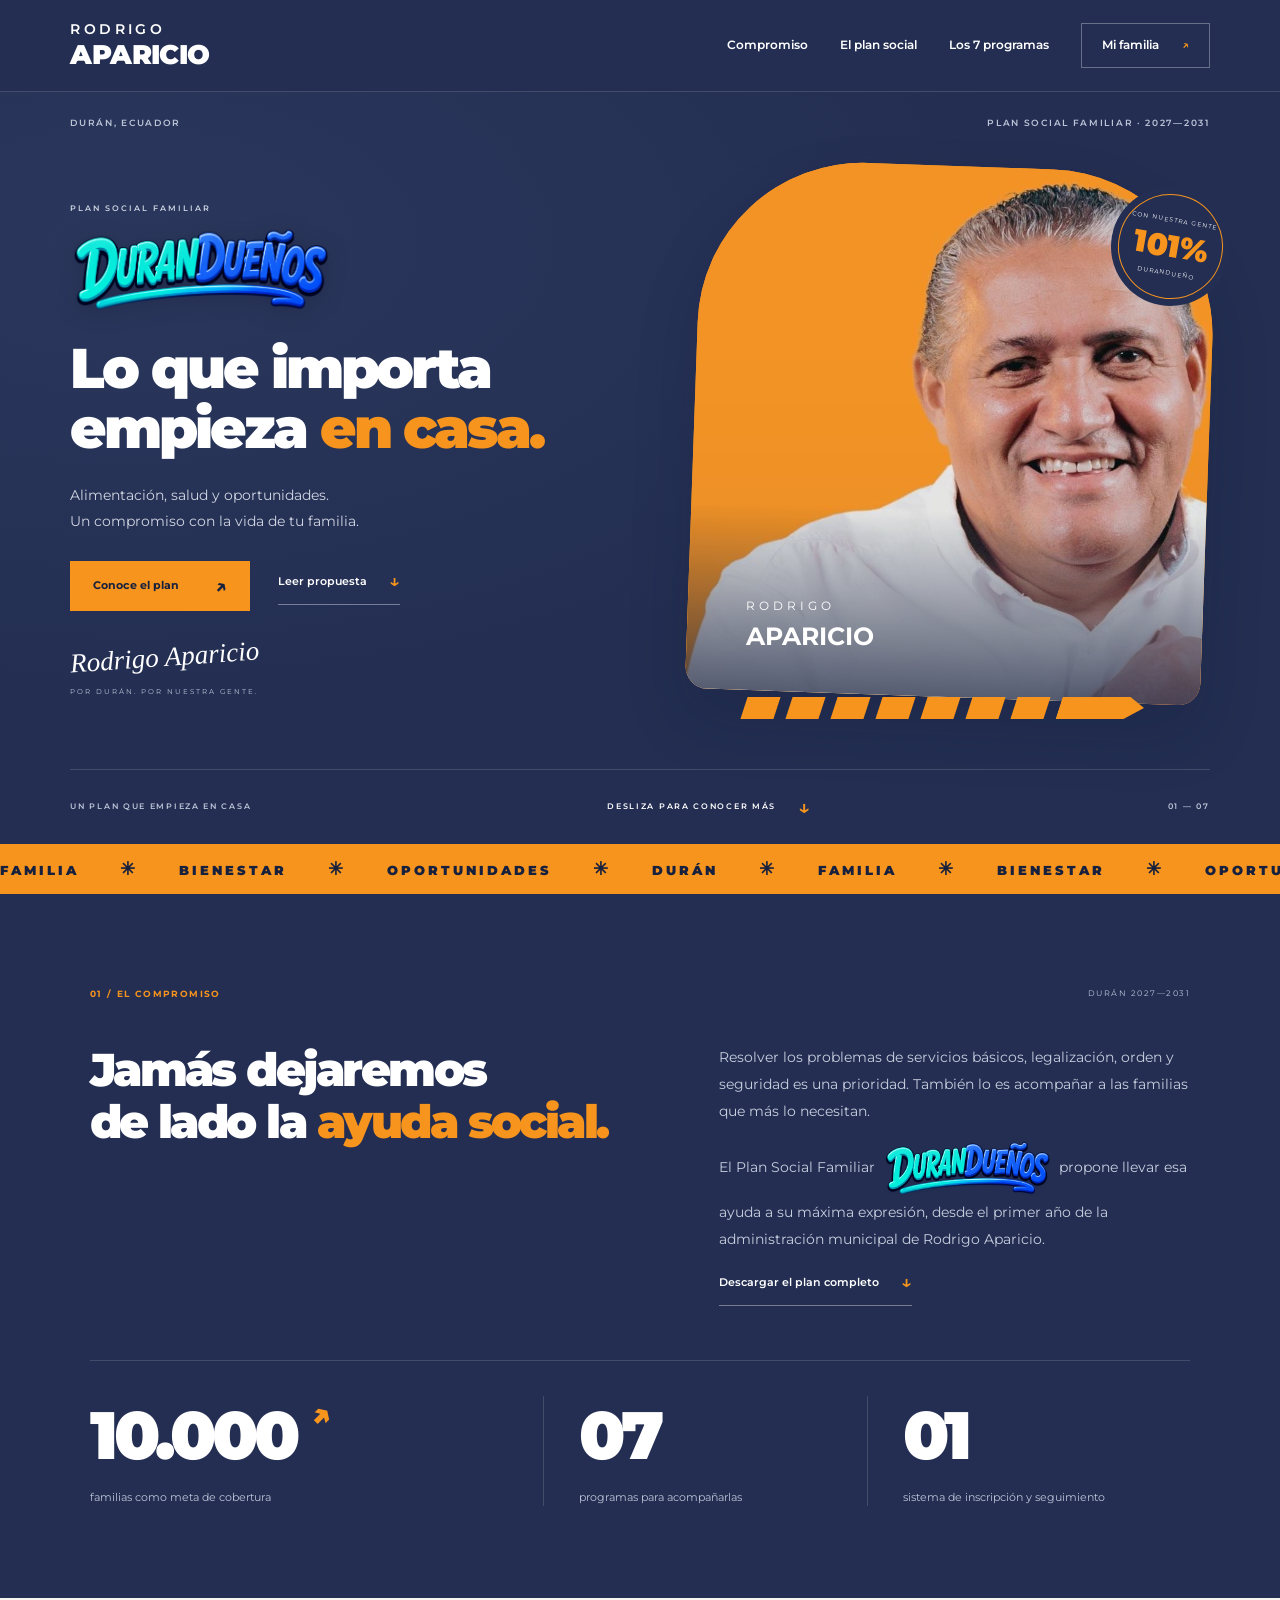
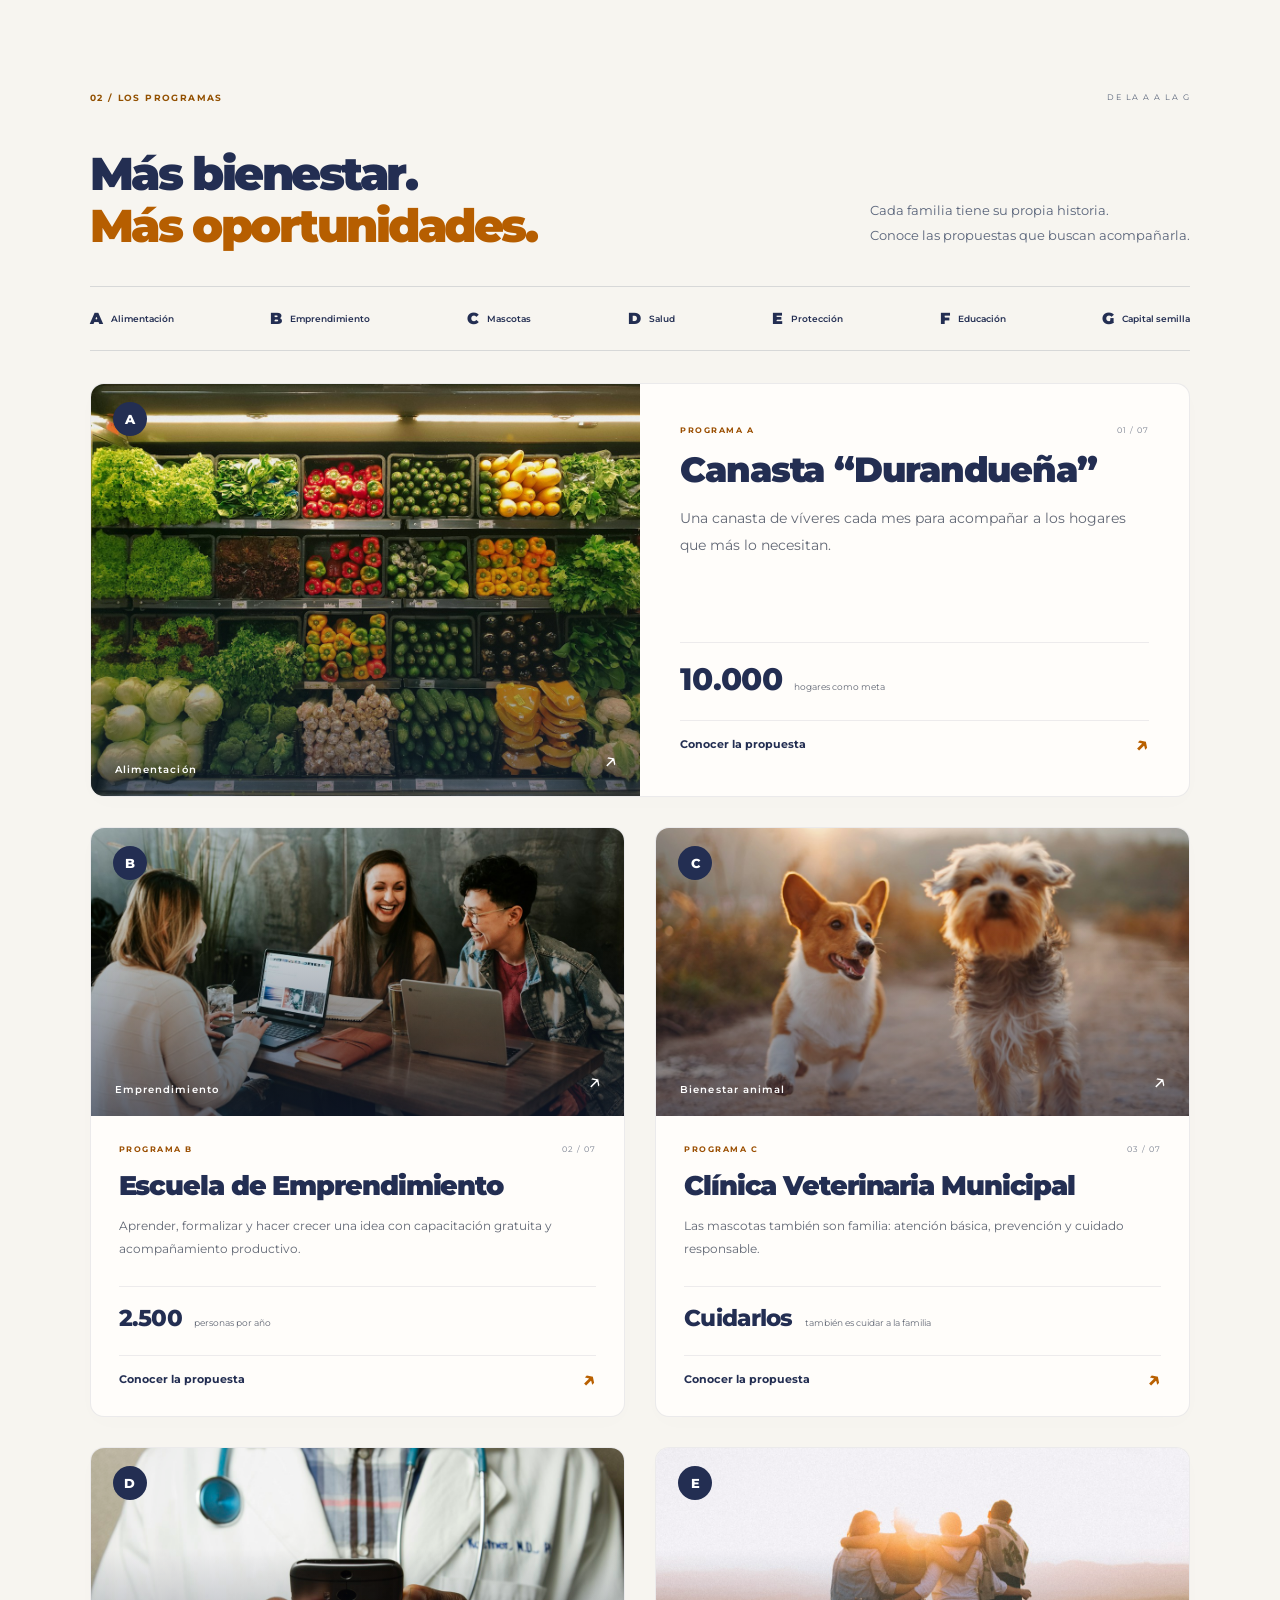
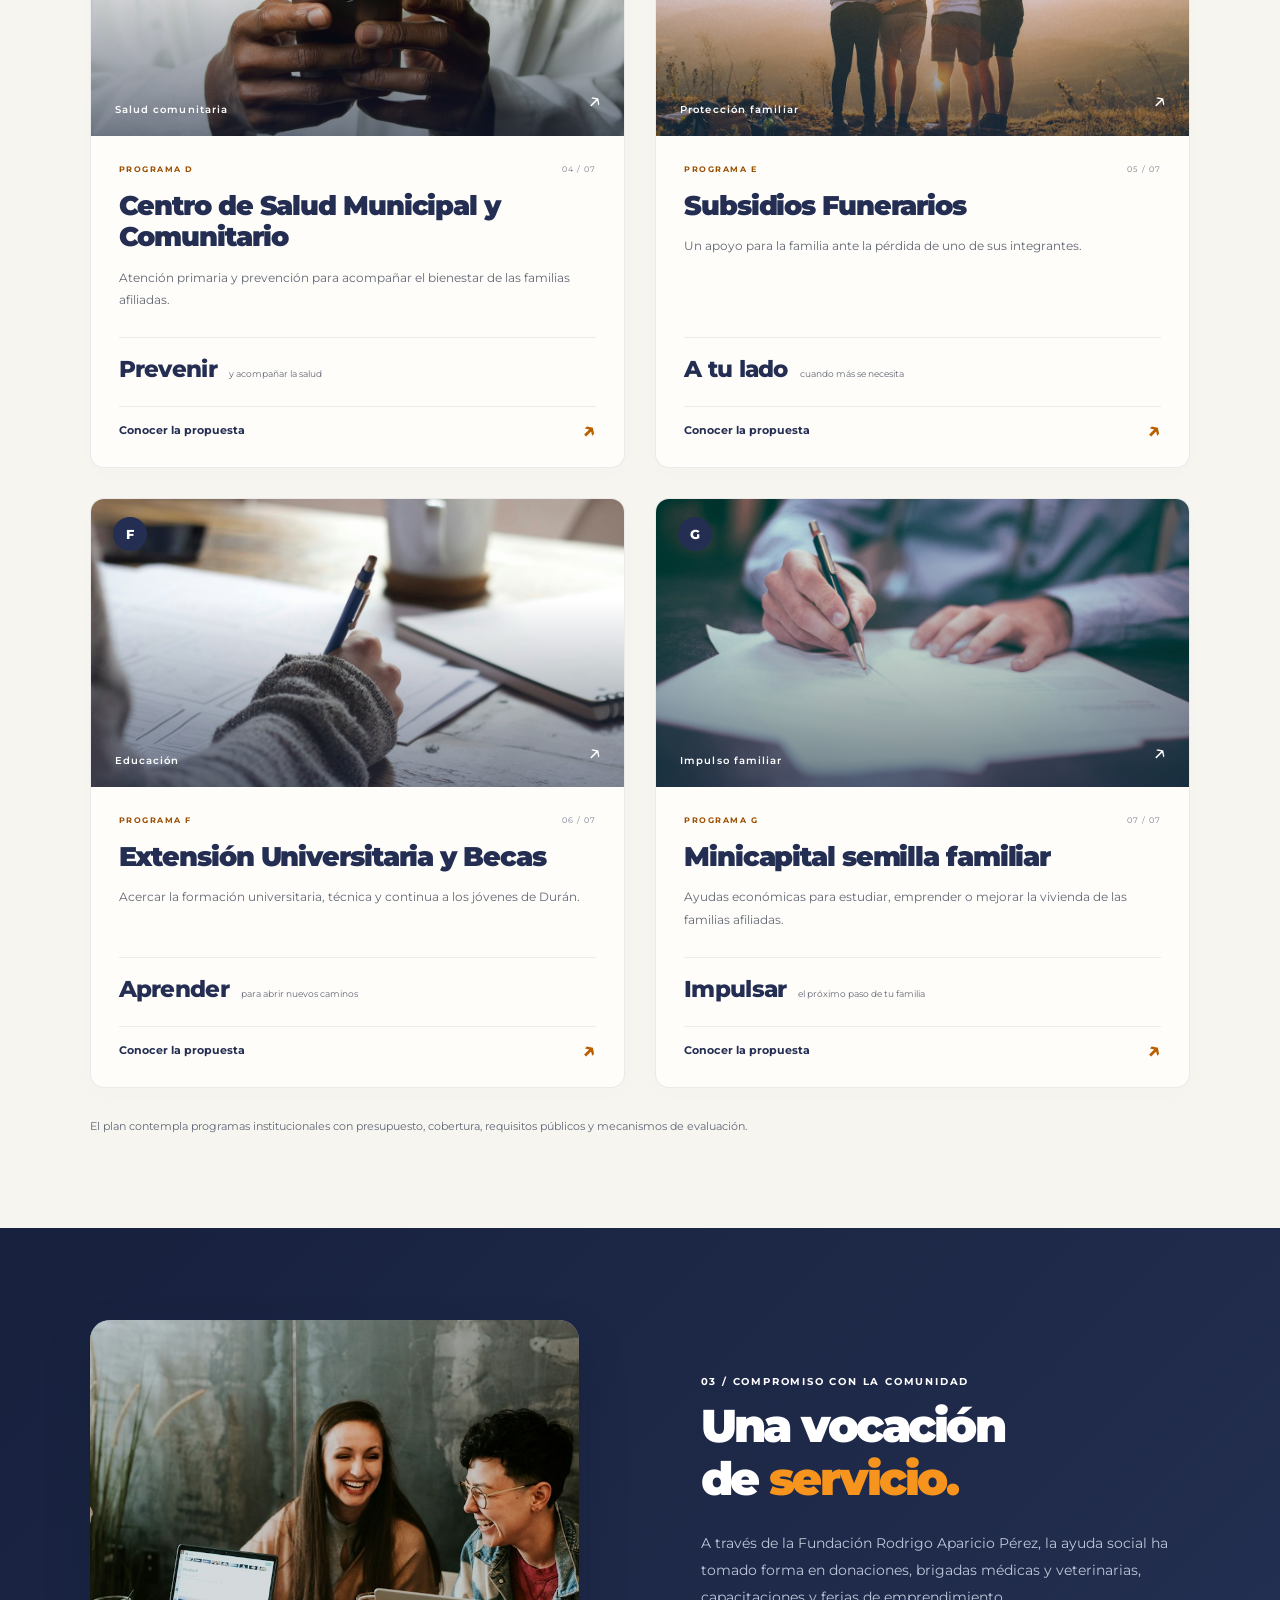
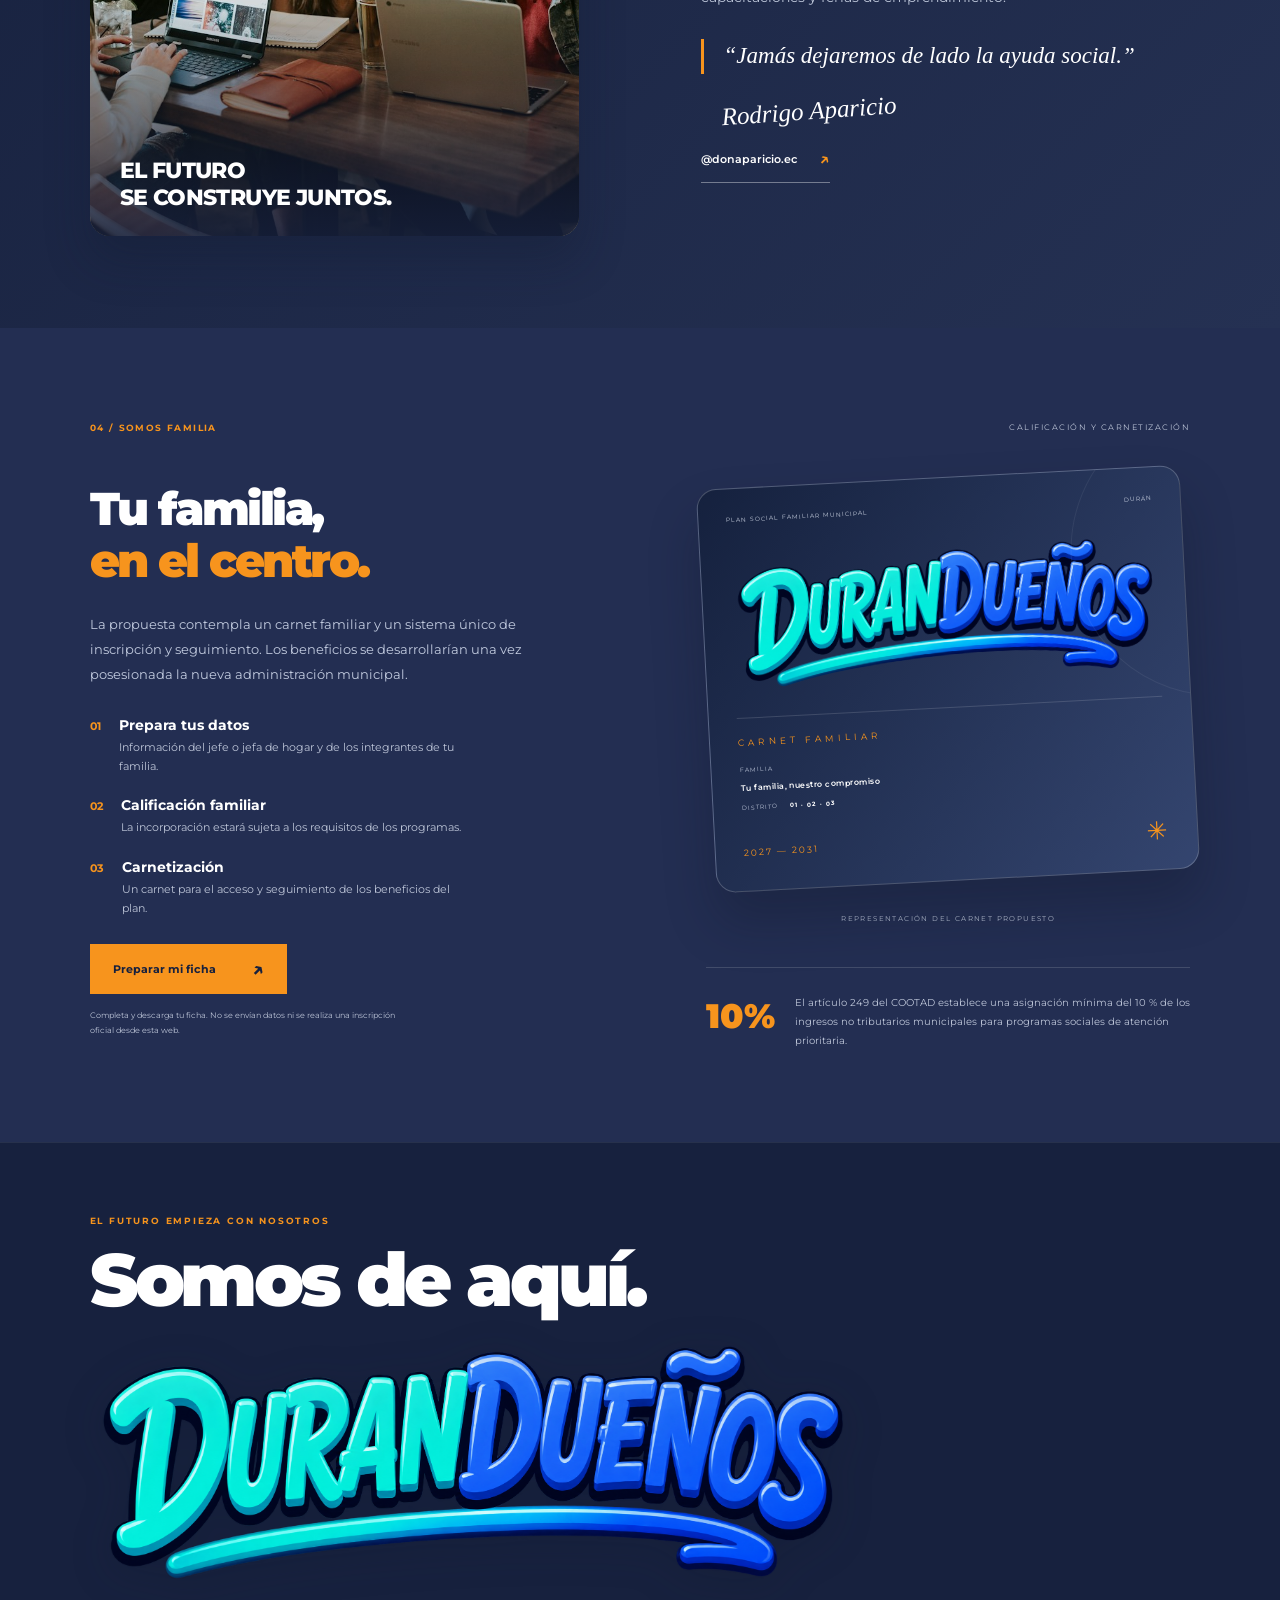
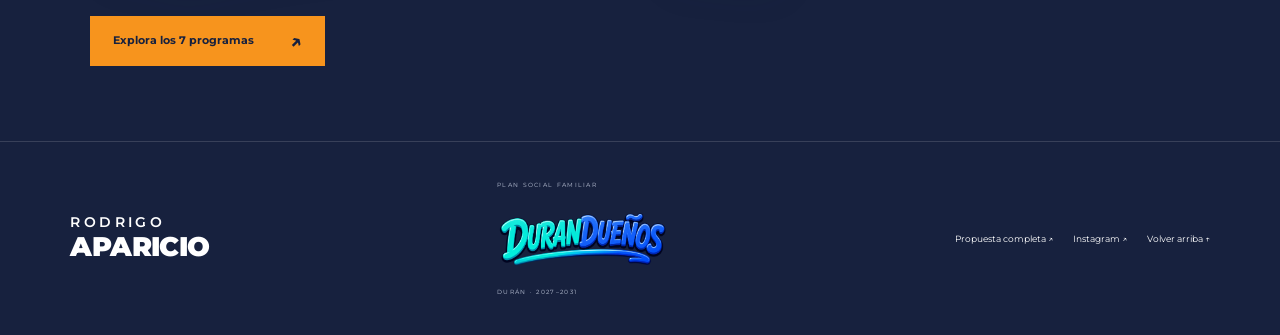
==== commit 19382a38: "Use plain Rodrigo Aparicio name mark and emphasize community imagery" ====
--- a/index.html
+++ b/index.html
@@ -1,14 +1,14 @@
 <!doctype html>
-<html lang="es"><head><meta charset="utf-8"><meta name="viewport" content="width=device-width,initial-scale=1"><meta name="theme-color" content="#232e52"><title>Rodrigo Aparicio | Durandueños</title><meta name="description" content="Conoce el Plan Social Familiar Somos Durandueños de Rodrigo Aparicio: siete programas para las familias de Durán, 2027–2031."><meta property="og:title" content="Rodrigo Aparicio · Durandueños"><meta property="og:description" content="Siete programas. Un compromiso con las familias de Durán."><meta property="og:type" content="website"><link rel="icon" href="assets/favicon.svg" type="image/svg+xml"><link rel="stylesheet" href="styles.css?v=20261111"><script src="app.js?v=20261111" defer></script></head><body>
+<html lang="es"><head><meta charset="utf-8"><meta name="viewport" content="width=device-width,initial-scale=1"><meta name="theme-color" content="#232e52"><title>Rodrigo Aparicio | Durandueños</title><meta name="description" content="Conoce el Plan Social Familiar Somos Durandueños de Rodrigo Aparicio: siete programas para las familias de Durán, 2027–2031."><meta property="og:title" content="Rodrigo Aparicio · Durandueños"><meta property="og:description" content="Siete programas. Un compromiso con las familias de Durán."><meta property="og:type" content="website"><link rel="icon" href="assets/favicon.svg" type="image/svg+xml"><link rel="stylesheet" href="styles.css?v=20261111-3"><script src="app.js?v=20261111" defer></script></head><body>
 <a class="skip" href="#contenido">Ir al contenido</a>
-<header class="header"><a href="#inicio" class="brand" aria-label="Rodrigo Aparicio, inicio"><img src="assets/donapa.svg" width="170" height="48" alt="Don Rodrigo Aparicio"></a><nav id="navigation" aria-label="Navegación principal"><a href="#rodrigo">Rodrigo</a><a href="#plan">El plan social</a><a href="#programas">Los 7 programas</a><a href="#familias" class="nav-cta">Mi familia <span>↗</span></a></nav><button class="menu-button" aria-label="Abrir menú" aria-expanded="false" aria-controls="navigation"><span></span><span></span></button></header>
+<header class="header"><a href="#inicio" class="brand name-brand" aria-label="Rodrigo Aparicio, inicio"><span class="brand-first">RODRIGO</span><span class="brand-last">APARICIO</span></a><nav id="navigation" aria-label="Navegación principal"><a href="#rodrigo">Compromiso</a><a href="#plan">El plan social</a><a href="#programas">Los 7 programas</a><a href="#familias" class="nav-cta">Mi familia <span>↗</span></a></nav><button class="menu-button" aria-label="Abrir menú" aria-expanded="false" aria-controls="navigation"><span></span><span></span></button></header>
 <main id="contenido"><section class="hero" id="inicio"><div class="hero-topline"><span>DURÁN, ECUADOR</span><span>PLAN SOCIAL FAMILIAR · 2027—2031</span></div><div class="hero-grid"><div class="hero-copy"><div class="hero-program-brand"><span>PLAN SOCIAL FAMILIAR</span><img class="hero-wordmark" src="assets/duranduenos.png" width="2176" height="720" alt="Durandueños" loading="eager"></div><h1>Lo que importa<br>empieza <em>en casa.</em></h1><p class="hero-description">Alimentación, salud y oportunidades.<br>Un compromiso con la vida de tu familia.</p><div class="hero-actions"><a class="button orange-button" href="#programas">Conoce el plan <span>↗</span></a><a class="text-link" href="assets/plan-social-somos-duranduenos.pdf" target="_blank" rel="noopener">Leer propuesta <span>↓</span></a></div><div class="hero-signature"><span>Rodrigo Aparicio</span><small>POR DURÁN. POR NUESTRA GENTE.</small></div></div><div class="hero-portrait"><div class="portrait-frame"><img src="assets/rodrigo-aparicio.jpg" width="930" height="910" alt="Rodrigo Aparicio, con camisa blanca, sonriendo" fetchpriority="high"></div><span class="portrait-label">RODRIGO<br><b>APARICIO</b></span><div class="portrait-seal"><span>CON NUESTRA GENTE</span><strong>101%</strong><span>DURANDUEÑO</span></div><div class="stripes" aria-hidden="true"><i></i><i></i><i></i><i></i><i></i><i></i><i></i><i></i></div></div></div><div class="hero-bottom"><span>UN PLAN QUE EMPIEZA EN CASA</span><a href="#plan" aria-label="Descubrir el plan">DESLIZA PARA CONOCER MÁS <span>↓</span></a><span>01 — 07</span></div></section>
 <div class="ticker" aria-hidden="true"><div>FAMILIA <span>✳</span> BIENESTAR <span>✳</span> OPORTUNIDADES <span>✳</span> DURÁN <span>✳</span> FAMILIA <span>✳</span> BIENESTAR <span>✳</span> OPORTUNIDADES <span>✳</span> DURÁN <span>✳</span></div></div>
 <section class="intro section-pad" id="plan"><div class="section-index reveal"><span class="eyebrow">01 / EL COMPROMISO</span><span class="small-label">DURÁN 2027—2031</span></div><div class="intro-grid"><h2 class="reveal">Jamás dejaremos<br>de lado la <span class="orange">ayuda social.</span></h2><div class="intro-copy reveal"><p>Resolver los problemas de servicios básicos, legalización, orden y seguridad es una prioridad. También lo es acompañar a las familias que más lo necesitan.</p><p>El Plan Social Familiar <img class="inline-wordmark" src="assets/duranduenos.png" width="2176" height="720" alt="Durandueños" loading="lazy"> propone llevar esa ayuda a su máxima expresión, desde el primer año de la administración municipal de Rodrigo Aparicio.</p><a class="text-link" href="assets/plan-social-somos-duranduenos.pdf" download>Descargar el plan completo <span>↓</span></a></div></div><div class="numbers reveal"><div><strong>10.000<span>↗</span></strong><p>familias como meta de cobertura</p></div><div><strong>07</strong><p>programas para acompañarlas</p></div><div><strong>01</strong><p>sistema de inscripción y seguimiento</p></div></div></section>
 <section class="programs section-pad" id="programas"><div class="section-index reveal"><span class="eyebrow">02 / LOS PROGRAMAS</span><span class="small-label">DE LA A A LA G</span></div><div class="programs-heading reveal"><h2>Más bienestar.<br><span class="orange">Más oportunidades.</span></h2><p>Cada familia tiene su propia historia.<br>Conoce las propuestas que buscan acompañarla.</p></div><nav class="program-nav" aria-label="Ir a un programa"><a href="#programa-a">A <span>Alimentación</span></a><a href="#programa-b">B <span>Emprendimiento</span></a><a href="#programa-c">C <span>Mascotas</span></a><a href="#programa-d">D <span>Salud</span></a><a href="#programa-e">E <span>Protección</span></a><a href="#programa-f">F <span>Educación</span></a><a href="#programa-g">G <span>Capital semilla</span></a></nav><div class="program-list"><article class="program program-photo reveal" id="programa-a"><a class="program-photo-link" href="assets/plan-social-somos-duranduenos.pdf#page=6" data-proposal="a" aria-label="Conocer la propuesta: Canasta “Durandueña”"><img class="program-photo-image" src="assets/photos/alimentacion.jpg" alt="Frutas y verduras en los estantes de un mercado" width="1200" height="800" loading="lazy"><span class="photo-shade"></span><span class="program-letter">A</span><span class="photo-category">Alimentación</span><span class="photo-arrow" aria-hidden="true">↗</span></a><div class="program-card-body"><div class="program-card-top"><span class="eyebrow">PROGRAMA A</span><span class="program-number">01 / 07</span></div><h3>Canasta “Durandueña”</h3><p>Una canasta de víveres cada mes para acompañar a los hogares que más lo necesitan.</p><div class="card-fact"><strong>10.000</strong><span>hogares como meta</span></div><a class="proposal-open" href="assets/plan-social-somos-duranduenos.pdf#page=6" data-proposal="a" aria-label="Conocer la propuesta: Canasta “Durandueña”">Conocer la propuesta <span aria-hidden="true">↗</span></a></div></article><article class="program program-photo reveal" id="programa-b"><a class="program-photo-link" href="assets/plan-social-somos-duranduenos.pdf#page=6" data-proposal="b" aria-label="Conocer la propuesta: Escuela de Emprendimiento"><img class="program-photo-image" src="assets/photos/emprendimiento.jpg" alt="Tres personas conversan y trabajan con computadoras en una mesa" width="1200" height="800" loading="lazy"><span class="photo-shade"></span><span class="program-letter">B</span><span class="photo-category">Emprendimiento</span><span class="photo-arrow" aria-hidden="true">↗</span></a><div class="program-card-body"><div class="program-card-top"><span class="eyebrow">PROGRAMA B</span><span class="program-number">02 / 07</span></div><h3>Escuela de Emprendimiento</h3><p>Aprender, formalizar y hacer crecer una idea con capacitación gratuita y acompañamiento productivo.</p><div class="card-fact"><strong>2.500</strong><span>personas por año</span></div><a class="proposal-open" href="assets/plan-social-somos-duranduenos.pdf#page=6" data-proposal="b" aria-label="Conocer la propuesta: Escuela de Emprendimiento">Conocer la propuesta <span aria-hidden="true">↗</span></a></div></article><article class="program program-photo reveal" id="programa-c"><a class="program-photo-link" href="assets/plan-social-somos-duranduenos.pdf#page=7" data-proposal="c" aria-label="Conocer la propuesta: Clínica Veterinaria Municipal"><img class="program-photo-image" src="assets/photos/mascotas.jpg" alt="Dos perros corren juntos al aire libre" width="1200" height="800" loading="lazy"><span class="photo-shade"></span><span class="program-letter">C</span><span class="photo-category">Bienestar animal</span><span class="photo-arrow" aria-hidden="true">↗</span></a><div class="program-card-body"><div class="program-card-top"><span class="eyebrow">PROGRAMA C</span><span class="program-number">03 / 07</span></div><h3>Clínica Veterinaria Municipal</h3><p>Las mascotas también son familia: atención básica, prevención y cuidado responsable.</p><div class="card-fact"><strong>Cuidarlos</strong><span>también es cuidar a la familia</span></div><a class="proposal-open" href="assets/plan-social-somos-duranduenos.pdf#page=7" data-proposal="c" aria-label="Conocer la propuesta: Clínica Veterinaria Municipal">Conocer la propuesta <span aria-hidden="true">↗</span></a></div></article><article class="program program-photo reveal" id="programa-d"><a class="program-photo-link" href="assets/plan-social-somos-duranduenos.pdf#page=7" data-proposal="d" aria-label="Conocer la propuesta: Centro de Salud Municipal y Comunitario"><img class="program-photo-image" src="assets/photos/salud.jpg" alt="Profesional de salud con bata y estetoscopio" width="1200" height="800" loading="lazy"><span class="photo-shade"></span><span class="program-letter">D</span><span class="photo-category">Salud comunitaria</span><span class="photo-arrow" aria-hidden="true">↗</span></a><div class="program-card-body"><div class="program-card-top"><span class="eyebrow">PROGRAMA D</span><span class="program-number">04 / 07</span></div><h3>Centro de Salud Municipal y Comunitario</h3><p>Atención primaria y prevención para acompañar el bienestar de las familias afiliadas.</p><div class="card-fact"><strong>Prevenir</strong><span>y acompañar la salud</span></div><a class="proposal-open" href="assets/plan-social-somos-duranduenos.pdf#page=7" data-proposal="d" aria-label="Conocer la propuesta: Centro de Salud Municipal y Comunitario">Conocer la propuesta <span aria-hidden="true">↗</span></a></div></article><article class="program program-photo reveal" id="programa-e"><a class="program-photo-link" href="assets/plan-social-somos-duranduenos.pdf#page=9" data-proposal="e" aria-label="Conocer la propuesta: Subsidios Funerarios"><img class="program-photo-image" src="assets/photos/proteccion.jpg" alt="Personas se acompañan abrazadas frente a un paisaje al atardecer" width="1200" height="800" loading="lazy"><span class="photo-shade"></span><span class="program-letter">E</span><span class="photo-category">Protección familiar</span><span class="photo-arrow" aria-hidden="true">↗</span></a><div class="program-card-body"><div class="program-card-top"><span class="eyebrow">PROGRAMA E</span><span class="program-number">05 / 07</span></div><h3>Subsidios Funerarios</h3><p>Un apoyo para la familia ante la pérdida de uno de sus integrantes.</p><div class="card-fact"><strong>A tu lado</strong><span>cuando más se necesita</span></div><a class="proposal-open" href="assets/plan-social-somos-duranduenos.pdf#page=9" data-proposal="e" aria-label="Conocer la propuesta: Subsidios Funerarios">Conocer la propuesta <span aria-hidden="true">↗</span></a></div></article><article class="program program-photo reveal" id="programa-f"><a class="program-photo-link" href="assets/plan-social-somos-duranduenos.pdf#page=8" data-proposal="f" aria-label="Conocer la propuesta: Extensión Universitaria y Becas"><img class="program-photo-image" src="assets/photos/educacion.jpg" alt="Una persona toma apuntes junto a una computadora portátil" width="1200" height="800" loading="lazy"><span class="photo-shade"></span><span class="program-letter">F</span><span class="photo-category">Educación</span><span class="photo-arrow" aria-hidden="true">↗</span></a><div class="program-card-body"><div class="program-card-top"><span class="eyebrow">PROGRAMA F</span><span class="program-number">06 / 07</span></div><h3>Extensión Universitaria y Becas</h3><p>Acercar la formación universitaria, técnica y continua a los jóvenes de Durán.</p><div class="card-fact"><strong>Aprender</strong><span>para abrir nuevos caminos</span></div><a class="proposal-open" href="assets/plan-social-somos-duranduenos.pdf#page=8" data-proposal="f" aria-label="Conocer la propuesta: Extensión Universitaria y Becas">Conocer la propuesta <span aria-hidden="true">↗</span></a></div></article><article class="program program-photo reveal" id="programa-g"><a class="program-photo-link" href="assets/plan-social-somos-duranduenos.pdf#page=9" data-proposal="g" aria-label="Conocer la propuesta: Minicapital semilla familiar"><img class="program-photo-image" src="assets/photos/capital.jpg" alt="Una persona escribe sobre documentos en una mesa de trabajo" width="1200" height="800" loading="lazy"><span class="photo-shade"></span><span class="program-letter">G</span><span class="photo-category">Impulso familiar</span><span class="photo-arrow" aria-hidden="true">↗</span></a><div class="program-card-body"><div class="program-card-top"><span class="eyebrow">PROGRAMA G</span><span class="program-number">07 / 07</span></div><h3>Minicapital semilla familiar</h3><p>Ayudas económicas para estudiar, emprender o mejorar la vivienda de las familias afiliadas.</p><div class="card-fact"><strong>Impulsar</strong><span>el próximo paso de tu familia</span></div><a class="proposal-open" href="assets/plan-social-somos-duranduenos.pdf#page=9" data-proposal="g" aria-label="Conocer la propuesta: Minicapital semilla familiar">Conocer la propuesta <span aria-hidden="true">↗</span></a></div></article></div><p class="program-note">El plan contempla programas institucionales con presupuesto, cobertura, requisitos públicos y mecanismos de evaluación.</p></section>
-<section class="rodrigo section-pad" id="rodrigo"><figure class="rodrigo-mark reveal"><img src="assets/rodrigo-aparicio-retrato.jpg" alt="Rodrigo Aparicio saluda con el pulgar hacia arriba" width="680" height="810" loading="lazy"><figcaption><span>DE DURÁN.<br>CON SU GENTE.</span></figcaption></figure><div class="rodrigo-copy reveal"><p class="eyebrow">03 / RODRIGO APARICIO</p><h2>Una vocación<br>de <span class="orange">servicio.</span></h2><p>A través de la Fundación Rodrigo Aparicio Pérez, la ayuda social ha tomado forma en donaciones, brigadas médicas y veterinarias, capacitaciones y ferias de emprendimiento.</p><blockquote>“Jamás dejaremos de lado la ayuda social.”</blockquote><span class="signature">Rodrigo Aparicio</span><a class="text-link" href="https://www.instagram.com/donaparicio.ec/" target="_blank" rel="noopener">@donaparicio.ec <span>↗</span></a></div></section>
+<section class="rodrigo section-pad" id="rodrigo"><figure class="rodrigo-mark community-photo reveal"><img src="assets/photos/emprendimiento.jpg" alt="Tres personas comparten ideas y trabajan juntas alrededor de una mesa" width="1200" height="800" loading="lazy"><figcaption><span>EL FUTURO<br>SE CONSTRUYE JUNTOS.</span></figcaption></figure><div class="rodrigo-copy reveal"><p class="eyebrow">03 / COMPROMISO CON LA COMUNIDAD</p><h2>Una vocación<br>de <span class="orange">servicio.</span></h2><p>A través de la Fundación Rodrigo Aparicio Pérez, la ayuda social ha tomado forma en donaciones, brigadas médicas y veterinarias, capacitaciones y ferias de emprendimiento.</p><blockquote>“Jamás dejaremos de lado la ayuda social.”</blockquote><span class="signature">Rodrigo Aparicio</span><a class="text-link" href="https://www.instagram.com/donaparicio.ec/" target="_blank" rel="noopener">@donaparicio.ec <span>↗</span></a></div></section>
 <section class="families section-pad" id="familias"><div class="section-index reveal"><span class="eyebrow">04 / SOMOS FAMILIA</span><span class="small-label">CALIFICACIÓN Y CARNETIZACIÓN</span></div><div class="families-grid"><div class="reveal"><h2>Tu familia,<br><span class="orange">en el centro.</span></h2><p>La propuesta contempla un carnet familiar y un sistema único de inscripción y seguimiento. Los beneficios se desarrollarían una vez posesionada la nueva administración municipal.</p><ol class="steps"><li><span>01</span><div><h3>Prepara tus datos</h3><p>Información del jefe o jefa de hogar y de los integrantes de tu familia.</p></div></li><li><span>02</span><div><h3>Calificación familiar</h3><p>La incorporación estará sujeta a los requisitos de los programas.</p></div></li><li><span>03</span><div><h3>Carnetización</h3><p>Un carnet para el acceso y seguimiento de los beneficios del plan.</p></div></li></ol><button class="button orange-button" id="open-form">Preparar mi ficha <span>↗</span></button><p class="form-note">Completa y descarga tu ficha. No se envían datos ni se realiza una inscripción oficial desde esta web.</p></div><div class="family-card-wrap reveal"><div class="family-card"><div class="card-top"><span>PLAN SOCIAL FAMILIAR MUNICIPAL</span><span>DURÁN</span></div><img class="card-wordmark" src="assets/duranduenos.png" width="2176" height="720" alt="Durandueños" loading="lazy"><div class="card-title">CARNET FAMILIAR</div><div class="card-fields"><span>FAMILIA</span><b>Tu familia, nuestro compromiso</b><span>DISTRITO <b>01 · 02 · 03</b></span></div><div class="card-bottom"><span>2027 — 2031</span><span>✳</span></div></div><p class="card-caption">REPRESENTACIÓN DEL CARNET PROPUESTO</p><div class="legal-note"><span>10%</span><p>El artículo 249 del COOTAD establece una asignación mínima del 10 % de los ingresos no tributarios municipales para programas sociales de atención prioritaria.</p></div></div></div></section>
 <section class="closing section-pad"><p class="eyebrow reveal">EL FUTURO EMPIEZA CON NOSOTROS</p><div class="closing-brand reveal"><h2>Somos de aquí.</h2><img class="closing-wordmark" src="assets/duranduenos.png" width="2176" height="720" alt="Durandueños" loading="lazy"></div><a class="button light-button" href="#programas">Explora los 7 programas <span>↗</span></a><div class="closing-outline" aria-hidden="true">DURÁN</div></section>
-</main><footer class="footer"><a href="#inicio" class="brand"><img src="assets/donapa.svg" width="170" height="48" alt="Don Rodrigo Aparicio"></a><div class="footer-plan"><span>PLAN SOCIAL FAMILIAR</span><img class="footer-wordmark" src="assets/duranduenos.png" width="2176" height="720" alt="Durandueños" loading="lazy"><small>DURÁN · 2027–2031</small></div><div><a href="assets/plan-social-somos-duranduenos.pdf" target="_blank" rel="noopener">Propuesta completa ↗</a><a href="https://www.instagram.com/donaparicio.ec/" target="_blank" rel="noopener">Instagram ↗</a><a href="#inicio">Volver arriba ↑</a></div></footer>
+</main><footer class="footer"><a href="#inicio" class="brand name-brand"><span class="brand-first">RODRIGO</span><span class="brand-last">APARICIO</span></a><div class="footer-plan"><span>PLAN SOCIAL FAMILIAR</span><img class="footer-wordmark" src="assets/duranduenos.png" width="2176" height="720" alt="Durandueños" loading="lazy"><small>DURÁN · 2027–2031</small></div><div><a href="assets/plan-social-somos-duranduenos.pdf" target="_blank" rel="noopener">Propuesta completa ↗</a><a href="https://www.instagram.com/donaparicio.ec/" target="_blank" rel="noopener">Instagram ↗</a><a href="#inicio">Volver arriba ↑</a></div></footer>
 <dialog id="family-dialog" aria-labelledby="form-title"><div class="dialog-top"><img class="dialog-wordmark" src="assets/duranduenos.png" width="2176" height="720" alt="Durandueños" loading="lazy"><button id="close-form" class="close-button" aria-label="Cerrar ficha">×</button></div><h2 id="form-title">La ficha de <span class="orange">tu familia.</span></h2><p>Prepara una copia para descargar. Tus datos permanecen en este navegador mientras completas el formulario; no se guardan en un servidor.</p><form id="family-form"><div class="form-grid"><label class="wide">Nombres y apellidos del jefe o jefa de hogar<input name="representante" autocomplete="name" required maxlength="120"></label><label>Teléfono / WhatsApp<input type="tel" name="telefono" autocomplete="tel" required pattern="[+0-9 ()-]{7,20}" maxlength="20"></label><label>Cédula<input name="cedula" inputmode="numeric" pattern="[0-9]{10}" maxlength="10" required title="Ingresa 10 dígitos"></label><label>Distrito<select name="distrito" required><option value="">Selecciona</option><option>1</option><option>2</option><option>3</option></select></label><label>Nombre de la familia<input name="familia" required maxlength="100"></label><label class="wide">Barrio, ciudadela o sector<input name="sector" autocomplete="address-line1" required maxlength="160"></label><label>Menores de 12 años<input type="number" name="menores12" min="0" max="50" value="0" required></label><label>De 13 a 17 años<input type="number" name="adolescentes" min="0" max="50" value="0" required></label><label>Mayores de edad<input type="number" name="adultos" min="1" max="50" value="1" required></label><label>Brigadista y equipo (opcional)<input name="brigadista" maxlength="120"></label></div><p class="form-note">La ficha original no especifica la categoría de 12 años. Puedes indicarla en observaciones.</p><label>Observaciones (opcional)<textarea name="observaciones" rows="2" maxlength="500"></textarea></label><button class="button orange-button" type="submit">Descargar mi ficha <span>↓</span></button><p id="form-status" role="status"></p><p class="form-note">Descargar esta ficha no implica calificación, carnetización ni acceso a beneficios. Puedes borrar todos los datos al terminar.</p><button class="clear-button" type="reset">Borrar mis datos</button></form></dialog>
 <dialog class="proposal-dialog" id="propuesta-a" aria-labelledby="propuesta-title-a"><div class="proposal-dialog-top"><div><span class="eyebrow">PLAN SOCIAL FAMILIAR · 2027—2031</span><img class="dialog-wordmark" src="assets/duranduenos.png" width="2176" height="720" alt="Durandueños" loading="lazy"></div><button class="close-button proposal-close" type="button" aria-label="Cerrar propuesta" autofocus>×</button></div><figure class="proposal-hero"><img src="assets/photos/alimentacion.jpg" alt="Frutas y verduras en los estantes de un mercado" width="1200" height="800" loading="lazy"><figcaption>PROGRAMA A · ALIMENTACIÓN</figcaption></figure><div class="proposal-dialog-body"><span class="eyebrow">Alimentación</span><h2 id="propuesta-title-a">Canasta “Durandueña”</h2><p class="proposal-lead">Que lo esencial llegue a casa.</p><div class="proposal-fact"><strong>10.000</strong><span>hogares como meta</span></div><p>La Canasta “Durandueña” es la propuesta de asistencia alimentaria del Plan Social Familiar. Está dirigida a 10.000 hogares vulnerables del cantón y contempla la entrega de canastas de víveres mensuales durante la administración municipal de Rodrigo Aparicio.</p><p>La alimentación forma parte de las necesidades cotidianas de una familia. Por eso, esta iniciativa se plantea como un apoyo periódico a los hogares, dentro de un plan que también reúne salud, educación y oportunidades de emprendimiento. La cobertura propuesta busca que este apoyo llegue de forma periódica a las familias que más lo necesitan.</p><section class="proposal-includes"><h3>Qué contempla</h3><ul><li>Canastas de víveres con una frecuencia mensual.</li><li>Asistencia alimentaria dirigida a hogares en situación de vulnerabilidad.</li><li>Una meta de cobertura de 10.000 hogares del cantón.</li><li>Continuidad durante la administración municipal propuesta.</li></ul></section><section class="proposal-audience"><h3>¿A quién se dirige?</h3><p>Hogares vulnerables de Durán, mediante el proceso de inscripción y calificación familiar del plan.</p></section><section class="proposal-context"><h3>Implementación del programa</h3><p>El programa se integraría al sistema municipal único de inscripción y seguimiento. Su institucionalización contempla presupuesto, cobertura, requisitos públicos y mecanismos de evaluación.</p></section><div class="proposal-links"><a class="button orange-button" href="#familias" data-go-family>Conoce la ficha familiar <span>↗</span></a><a class="text-link" href="assets/plan-social-somos-duranduenos.pdf#page=6" target="_blank" rel="noopener">Leer en el plan · p. 6 <span>↗</span></a></div><div class="proposal-pagination"><span>01 DE 07 PROPUESTAS</span><button type="button" data-next-proposal="b">Siguiente propuesta <span>→</span></button></div></div></dialog><dialog class="proposal-dialog" id="propuesta-b" aria-labelledby="propuesta-title-b"><div class="proposal-dialog-top"><div><span class="eyebrow">PLAN SOCIAL FAMILIAR · 2027—2031</span><img class="dialog-wordmark" src="assets/duranduenos.png" width="2176" height="720" alt="Durandueños" loading="lazy"></div><button class="close-button proposal-close" type="button" aria-label="Cerrar propuesta" autofocus>×</button></div><figure class="proposal-hero"><img src="assets/photos/emprendimiento.jpg" alt="Tres personas conversan y trabajan con computadoras en una mesa" width="1200" height="800" loading="lazy"><figcaption>PROGRAMA B · EMPRENDIMIENTO</figcaption></figure><div class="proposal-dialog-body"><span class="eyebrow">Emprendimiento</span><h2 id="propuesta-title-b">Escuela de Emprendimiento</h2><p class="proposal-lead">Herramientas para dar el siguiente paso.</p><div class="proposal-fact"><strong>2.500</strong><span>personas por año</span></div><p>La Escuela de Emprendimiento propone capacitar gratuitamente a 2.500 personas al año. La formación reúne herramientas de gestión, conocimientos digitales y oficios para apoyar a quienes buscan desarrollar una actividad productiva.</p><p>El programa incluye administración, ventas, marketing digital, inteligencia artificial, costos y formalización de negocios. A estos contenidos se suma el acompañamiento productivo. La formación y el apoyo al desarrollo del emprendimiento se plantean como partes de una misma iniciativa.</p><section class="proposal-includes"><h3>Las áreas de capacitación</h3><ul><li>Administración y costos para la gestión del negocio.</li><li>Ventas y marketing digital.</li><li>Inteligencia artificial aplicada al aprendizaje y la actividad productiva.</li><li>Oficios y formalización de negocios.</li><li>Acompañamiento productivo.</li></ul></section><section class="proposal-audience"><h3>¿A quién se dirige?</h3><p>Personas que buscan formación para emprender o fortalecer su actividad productiva en Durán. La meta anual propuesta es de 2.500 participantes.</p></section><section class="proposal-context"><h3>Implementación del programa</h3><p>La capacitación se plantea como un programa institucional gratuito. La cobertura, los requisitos públicos y la evaluación formarían parte de su implementación dentro del plan social.</p></section><div class="proposal-links"><a class="button orange-button" href="#familias" data-go-family>Conoce la ficha familiar <span>↗</span></a><a class="text-link" href="assets/plan-social-somos-duranduenos.pdf#page=6" target="_blank" rel="noopener">Leer en el plan · p. 6 <span>↗</span></a></div><div class="proposal-pagination"><span>02 DE 07 PROPUESTAS</span><button type="button" data-next-proposal="c">Siguiente propuesta <span>→</span></button></div></div></dialog><dialog class="proposal-dialog" id="propuesta-c" aria-labelledby="propuesta-title-c"><div class="proposal-dialog-top"><div><span class="eyebrow">PLAN SOCIAL FAMILIAR · 2027—2031</span><img class="dialog-wordmark" src="assets/duranduenos.png" width="2176" height="720" alt="Durandueños" loading="lazy"></div><button class="close-button proposal-close" type="button" aria-label="Cerrar propuesta" autofocus>×</button></div><figure class="proposal-hero"><img src="assets/photos/mascotas.jpg" alt="Dos perros corren juntos al aire libre" width="1200" height="800" loading="lazy"><figcaption>PROGRAMA C · BIENESTAR ANIMAL</figcaption></figure><div class="proposal-dialog-body"><span class="eyebrow">Bienestar animal</span><h2 id="propuesta-title-c">Clínica Veterinaria Municipal</h2><p class="proposal-lead">Una familia incluye a sus mascotas.</p><div class="proposal-fact"><strong>Cuidarlos</strong><span>también es cuidar a la familia</span></div><p>La propuesta de Clínica Veterinaria Municipal incorpora a las mascotas a los beneficios del carnet familiar. El plan contempla consultas básicas, esterilización, vacunación y desparasitación como parte de la atención veterinaria.</p><p>El alcance también incluye a los animales rescatados y las campañas de tenencia responsable. De esta manera, el programa reúne atención a las mascotas de las familias afiliadas, acciones preventivas y cuidado de animales que han sido rescatados. Cuidar a los animales y promover una convivencia responsable forman parte de este compromiso.</p><section class="proposal-includes"><h3>Los servicios previstos</h3><ul><li>Consultas veterinarias básicas.</li><li>Esterilización.</li><li>Vacunación y desparasitación.</li><li>Atención a animales rescatados.</li><li>Campañas de tenencia responsable.</li></ul></section><section class="proposal-audience"><h3>¿A quién se dirige?</h3><p>Mascotas de las familias afiliadas mediante su carnet familiar, además de los animales rescatados contemplados por la propuesta.</p></section><section class="proposal-context"><h3>Implementación del programa</h3><p>La clínica formaría parte de los siete programas iniciales del plan, con presupuesto, cobertura y requisitos públicos definidos en su implementación institucional.</p></section><div class="proposal-links"><a class="button orange-button" href="#familias" data-go-family>Conoce la ficha familiar <span>↗</span></a><a class="text-link" href="assets/plan-social-somos-duranduenos.pdf#page=7" target="_blank" rel="noopener">Leer en el plan · p. 7 <span>↗</span></a></div><div class="proposal-pagination"><span>03 DE 07 PROPUESTAS</span><button type="button" data-next-proposal="d">Siguiente propuesta <span>→</span></button></div></div></dialog><dialog class="proposal-dialog" id="propuesta-d" aria-labelledby="propuesta-title-d"><div class="proposal-dialog-top"><div><span class="eyebrow">PLAN SOCIAL FAMILIAR · 2027—2031</span><img class="dialog-wordmark" src="assets/duranduenos.png" width="2176" height="720" alt="Durandueños" loading="lazy"></div><button class="close-button proposal-close" type="button" aria-label="Cerrar propuesta" autofocus>×</button></div><figure class="proposal-hero"><img src="assets/photos/salud.jpg" alt="Profesional de salud con bata y estetoscopio" width="1200" height="800" loading="lazy"><figcaption>PROGRAMA D · SALUD COMUNITARIA</figcaption></figure><div class="proposal-dialog-body"><span class="eyebrow">Salud comunitaria</span><h2 id="propuesta-title-d">Centro de Salud Municipal y Comunitario</h2><p class="proposal-lead">La salud se cuida todos los días.</p><div class="proposal-fact"><strong>Prevenir</strong><span>y acompañar la salud</span></div><p>El Centro de Salud Municipal y Comunitario se plantea como un espacio de atención primaria para las personas afiliadas al plan social. Su alcance reúne prevención, control de enfermedades crónicas y orientación médica.</p><p>La propuesta establece que estos servicios se desarrollarían mediante un convenio con las autoridades sanitarias. Esa articulación forma parte del programa: el centro se concibe dentro de un trabajo coordinado para atender a las familias, orientar sus consultas y acompañar el cuidado de su salud en el ámbito de la atención primaria.</p><section class="proposal-includes"><h3>Las líneas de atención</h3><ul><li>Atención primaria para las personas afiliadas.</li><li>Prevención y cuidado de la salud.</li><li>Control de enfermedades crónicas.</li><li>Orientación médica.</li><li>Articulación mediante un convenio con las autoridades sanitarias.</li></ul></section><section class="proposal-audience"><h3>¿A quién se dirige?</h3><p>Personas afiliadas al Plan Social Familiar, dentro de la cobertura que se establezca para el centro.</p></section><section class="proposal-context"><h3>Implementación del programa</h3><p>La puesta en marcha está vinculada al convenio sanitario contemplado en el documento y a la definición del presupuesto, los requisitos públicos y los mecanismos de evaluación del programa.</p></section><div class="proposal-links"><a class="button orange-button" href="#familias" data-go-family>Conoce la ficha familiar <span>↗</span></a><a class="text-link" href="assets/plan-social-somos-duranduenos.pdf#page=7" target="_blank" rel="noopener">Leer en el plan · p. 7 <span>↗</span></a></div><div class="proposal-pagination"><span>04 DE 07 PROPUESTAS</span><button type="button" data-next-proposal="e">Siguiente propuesta <span>→</span></button></div></div></dialog><dialog class="proposal-dialog" id="propuesta-e" aria-labelledby="propuesta-title-e"><div class="proposal-dialog-top"><div><span class="eyebrow">PLAN SOCIAL FAMILIAR · 2027—2031</span><img class="dialog-wordmark" src="assets/duranduenos.png" width="2176" height="720" alt="Durandueños" loading="lazy"></div><button class="close-button proposal-close" type="button" aria-label="Cerrar propuesta" autofocus>×</button></div><figure class="proposal-hero"><img src="assets/photos/proteccion.jpg" alt="Personas se acompañan abrazadas frente a un paisaje al atardecer" width="1200" height="800" loading="lazy"><figcaption>PROGRAMA E · PROTECCIÓN FAMILIAR</figcaption></figure><div class="proposal-dialog-body"><span class="eyebrow">Protección familiar</span><h2 id="propuesta-title-e">Subsidios Funerarios</h2><p class="proposal-lead">Acompañar también en los momentos difíciles.</p><div class="proposal-fact"><strong>A tu lado</strong><span>cuando más se necesita</span></div><p>Ante el fallecimiento de un integrante de una familia afiliada, el plan propone brindar ayuda mediante exoneraciones o subsidios autorizados de los servicios del cementerio municipal.</p><p>La iniciativa forma parte del eje de apoyo a las familias en los momentos que importan. Su alcance se refiere específicamente a servicios del cementerio municipal y a los mecanismos de exoneración o subsidio autorizados. El apoyo en estos momentos es uno de los siete programas iniciales del Plan Social Familiar.</p><section class="proposal-includes"><h3>El apoyo contemplado</h3><ul><li>Ayuda ante la pérdida de un integrante de la familia afiliada.</li><li>Exoneraciones o subsidios autorizados.</li><li>Aplicación a los servicios del cementerio municipal.</li><li>Incorporación al sistema único de inscripción y seguimiento del plan.</li></ul></section><section class="proposal-audience"><h3>¿A quién se dirige?</h3><p>Familias afiliadas al plan que atraviesen la pérdida de uno de sus integrantes, según las condiciones que se establezcan para el programa.</p></section><section class="proposal-context"><h3>Implementación del programa</h3><p>El presupuesto, la cobertura y los requisitos se definirían de forma pública como parte de la institucionalización del programa. </p></section><div class="proposal-links"><a class="button orange-button" href="#familias" data-go-family>Conoce la ficha familiar <span>↗</span></a><a class="text-link" href="assets/plan-social-somos-duranduenos.pdf#page=9" target="_blank" rel="noopener">Leer en el plan · p. 9 <span>↗</span></a></div><div class="proposal-pagination"><span>05 DE 07 PROPUESTAS</span><button type="button" data-next-proposal="f">Siguiente propuesta <span>→</span></button></div></div></dialog><dialog class="proposal-dialog" id="propuesta-f" aria-labelledby="propuesta-title-f"><div class="proposal-dialog-top"><div><span class="eyebrow">PLAN SOCIAL FAMILIAR · 2027—2031</span><img class="dialog-wordmark" src="assets/duranduenos.png" width="2176" height="720" alt="Durandueños" loading="lazy"></div><button class="close-button proposal-close" type="button" aria-label="Cerrar propuesta" autofocus>×</button></div><figure class="proposal-hero"><img src="assets/photos/educacion.jpg" alt="Una persona toma apuntes junto a una computadora portátil" width="1200" height="800" loading="lazy"><figcaption>PROGRAMA F · EDUCACIÓN</figcaption></figure><div class="proposal-dialog-body"><span class="eyebrow">Educación</span><h2 id="propuesta-title-f">Extensión Universitaria y Becas</h2><p class="proposal-lead">Que estudiar abra más puertas.</p><div class="proposal-fact"><strong>Aprender</strong><span>para abrir nuevos caminos</span></div><p>El plan plantea generar convenios con universidades e institutos para acercar gratuitamente a Durán programas académicos, educación continua, formación técnica y vinculación comunitaria. La propuesta parte de conversaciones iniciadas con estas instituciones.</p><p>Las áreas propuestas recogen las carreras solicitadas por jóvenes durante los recorridos en la ciudad. Abarcan tecnología, ingenierías, energías renovables, servicios y actividades creativas. La extensión universitaria y las becas se presentan como una línea de trabajo que depende de los convenios que se concreten; la lista de áreas corresponde a la propuesta académica planteada.</p><section class="proposal-includes"><h3>Modalidades de formación</h3><ul><li>Programas académicos mediante convenios con universidades e institutos.</li><li>Educación continua.</li><li>Formación técnica.</li><li>Vinculación comunitaria.</li><li>Extensión universitaria y becas estudiantiles.</li></ul></section><section class="proposal-areas"><h3>Áreas de estudio propuestas</h3><div><h4>Tecnología y datos</h4><p>Ciberseguridad · Inteligencia artificial y Ciencia de Datos · Desarrollo de Software y Cloud · Ingeniería en Computación e IA · Ingeniería de Software, Sistemas y Ciberseguridad.</p></div><div><h4>Ingeniería y energía</h4><p>Energías Renovables y Sistemas Fotovoltaicos · Automatización Industrial y Mecatrónica · Ingeniería Eléctrica y Energías Renovables · Ingeniería Mecatrónica y Automatización · Ingeniería de Minas y Geología.</p></div><div><h4>Servicios y creatividad</h4><p>Gastronomía · Marketing · Turismo · Comercio Exterior · Diseño Gráfico y otras áreas.</p></div></section><section class="proposal-audience"><h3>¿A quién se dirige?</h3><p>Jóvenes de Durán y personas interesadas en las oportunidades de formación contempladas por los convenios.</p></section><section class="proposal-context"><h3>Implementación del programa</h3><p>La oferta, la cobertura y los requisitos se articularían con las universidades e institutos participantes y con la implementación institucional del programa.</p></section><div class="proposal-links"><a class="button orange-button" href="#familias" data-go-family>Conoce la ficha familiar <span>↗</span></a><a class="text-link" href="assets/plan-social-somos-duranduenos.pdf#page=8" target="_blank" rel="noopener">Leer en el plan · p. 8 <span>↗</span></a></div><div class="proposal-pagination"><span>06 DE 07 PROPUESTAS</span><button type="button" data-next-proposal="g">Siguiente propuesta <span>→</span></button></div></div></dialog><dialog class="proposal-dialog" id="propuesta-g" aria-labelledby="propuesta-title-g"><div class="proposal-dialog-top"><div><span class="eyebrow">PLAN SOCIAL FAMILIAR · 2027—2031</span><img class="dialog-wordmark" src="assets/duranduenos.png" width="2176" height="720" alt="Durandueños" loading="lazy"></div><button class="close-button proposal-close" type="button" aria-label="Cerrar propuesta" autofocus>×</button></div><figure class="proposal-hero"><img src="assets/photos/capital.jpg" alt="Una persona escribe sobre documentos en una mesa de trabajo" width="1200" height="800" loading="lazy"><figcaption>PROGRAMA G · IMPULSO FAMILIAR</figcaption></figure><div class="proposal-dialog-body"><span class="eyebrow">Impulso familiar</span><h2 id="propuesta-title-g">Minicapital semilla familiar</h2><p class="proposal-lead">Un impulso para los proyectos de casa.</p><div class="proposal-fact"><strong>Impulsar</strong><span>el próximo paso de tu familia</span></div><p>El Minicapital semilla familiar propone ayudas económicas para las familias afiliadas que califiquen. El apoyo está previsto para tres destinos: educación superior, desarrollo de emprendimientos y mejoras en la infraestructura de la vivienda.</p><p>Esta línea de apoyo reconoce que los proyectos de una familia pueden tomar caminos distintos: continuar los estudios, desarrollar una actividad productiva o mejorar las condiciones de su hogar. El acceso a las ayudas estará sujeto a la calificación familiar y a los destinos establecidos en la propuesta.</p><section class="proposal-includes"><h3>Tres destinos para el apoyo</h3><ul><li>Educación superior.</li><li>Desarrollo de emprendimientos.</li><li>Mejoras en la infraestructura de la vivienda.</li></ul></section><section class="proposal-audience"><h3>¿A quién se dirige?</h3><p>Familias afiliadas al plan que cumplan con el proceso de calificación para las ayudas económicas.</p></section><section class="proposal-context"><h3>Implementación del programa</h3><p>El programa tendría requisitos públicos, presupuesto, cobertura y evaluación. </p></section><div class="proposal-links"><a class="button orange-button" href="#familias" data-go-family>Conoce la ficha familiar <span>↗</span></a><a class="text-link" href="assets/plan-social-somos-duranduenos.pdf#page=9" target="_blank" rel="noopener">Leer en el plan · p. 9 <span>↗</span></a></div><div class="proposal-pagination"><span>07 DE 07 PROPUESTAS</span><button type="button" data-next-proposal="a">Siguiente propuesta <span>→</span></button></div></div></dialog></body></html>
--- a/styles.css
+++ b/styles.css
@@ -14,3 +14,7 @@
 @media(prefers-reduced-motion:reduce){.program-photo-image,.portrait-frame,.rodrigo-mark{transition:none;transform:none}.portrait-frame img{transform:none}}
 .js .program.reveal{transition:opacity .7s ease,transform .7s cubic-bezier(.2,.7,.2,1),box-shadow .3s}.program-photo-link:focus-visible{outline-offset:-4px}
 @media(prefers-reduced-motion:reduce){.js .program.reveal{transition:none}}
+
+/* Plain white name mark; the opening portrait remains the only individual portrait. */
+.brand.name-brand{display:inline-flex;flex-direction:column;align-items:flex-start;gap:3px;line-height:1;color:#fff;font-family:var(--heading);font-style:normal;flex-shrink:0}.name-brand .brand-first{font-family:Montserrat,Arial,sans-serif;font-size:14px;font-weight:600;letter-spacing:3.4px;line-height:1.1}.name-brand .brand-last{font-size:27px;font-weight:900;letter-spacing:-.6px;line-height:1.05}.name-brand:hover{color:#fff}.rodrigo-mark.community-photo{aspect-ratio:.95;border-radius:20px;transform:none}.community-photo>img{object-position:58% 50%}.community-photo figcaption span{font-size:22px;line-height:1.2}.community-photo:after{inset:55% 0 0}
+@media(max-width:700px){.name-brand .brand-first{font-size:12px;letter-spacing:3px}.name-brand .brand-last{font-size:24px}.footer .name-brand .brand-first{font-size:11px}.footer .name-brand .brand-last{font-size:22px}.rodrigo-mark.community-photo{width:100%;max-width:420px;aspect-ratio:1.1;border-radius:16px}.community-photo figcaption span{font-size:21px}}
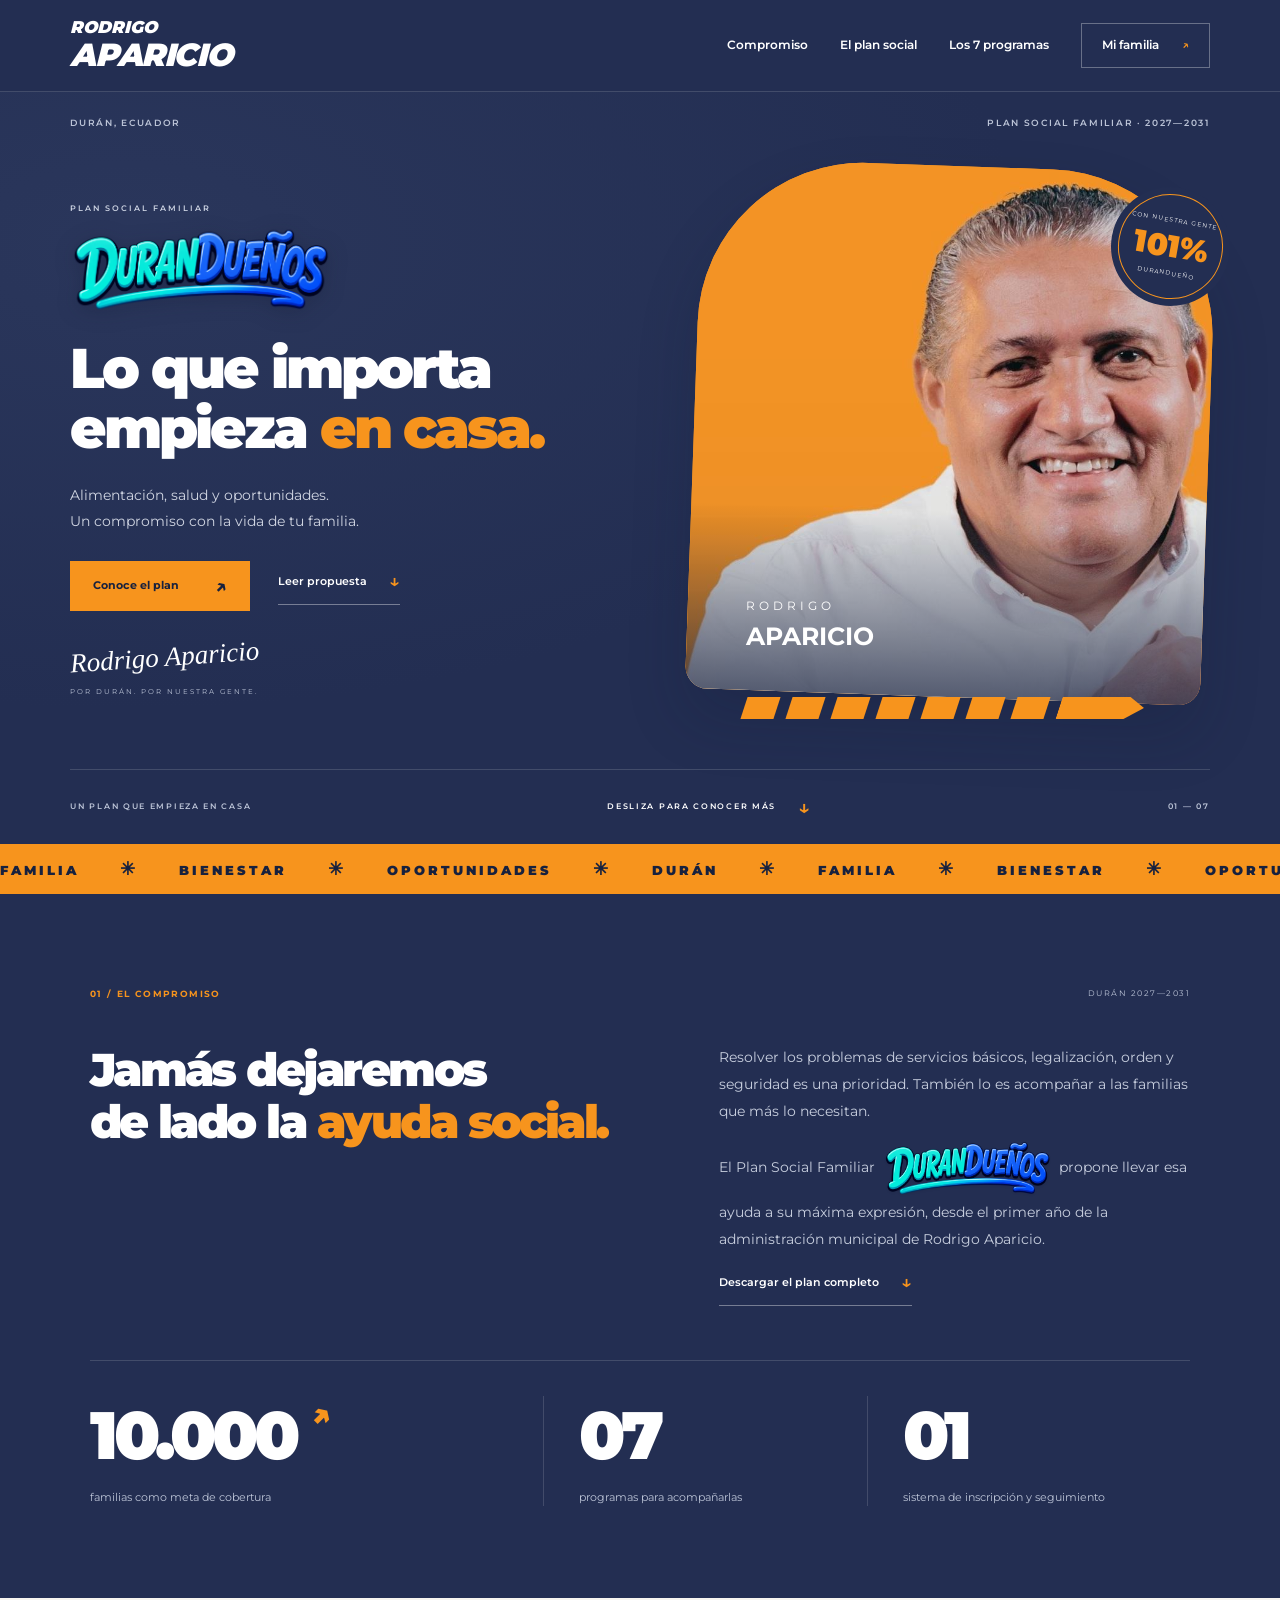
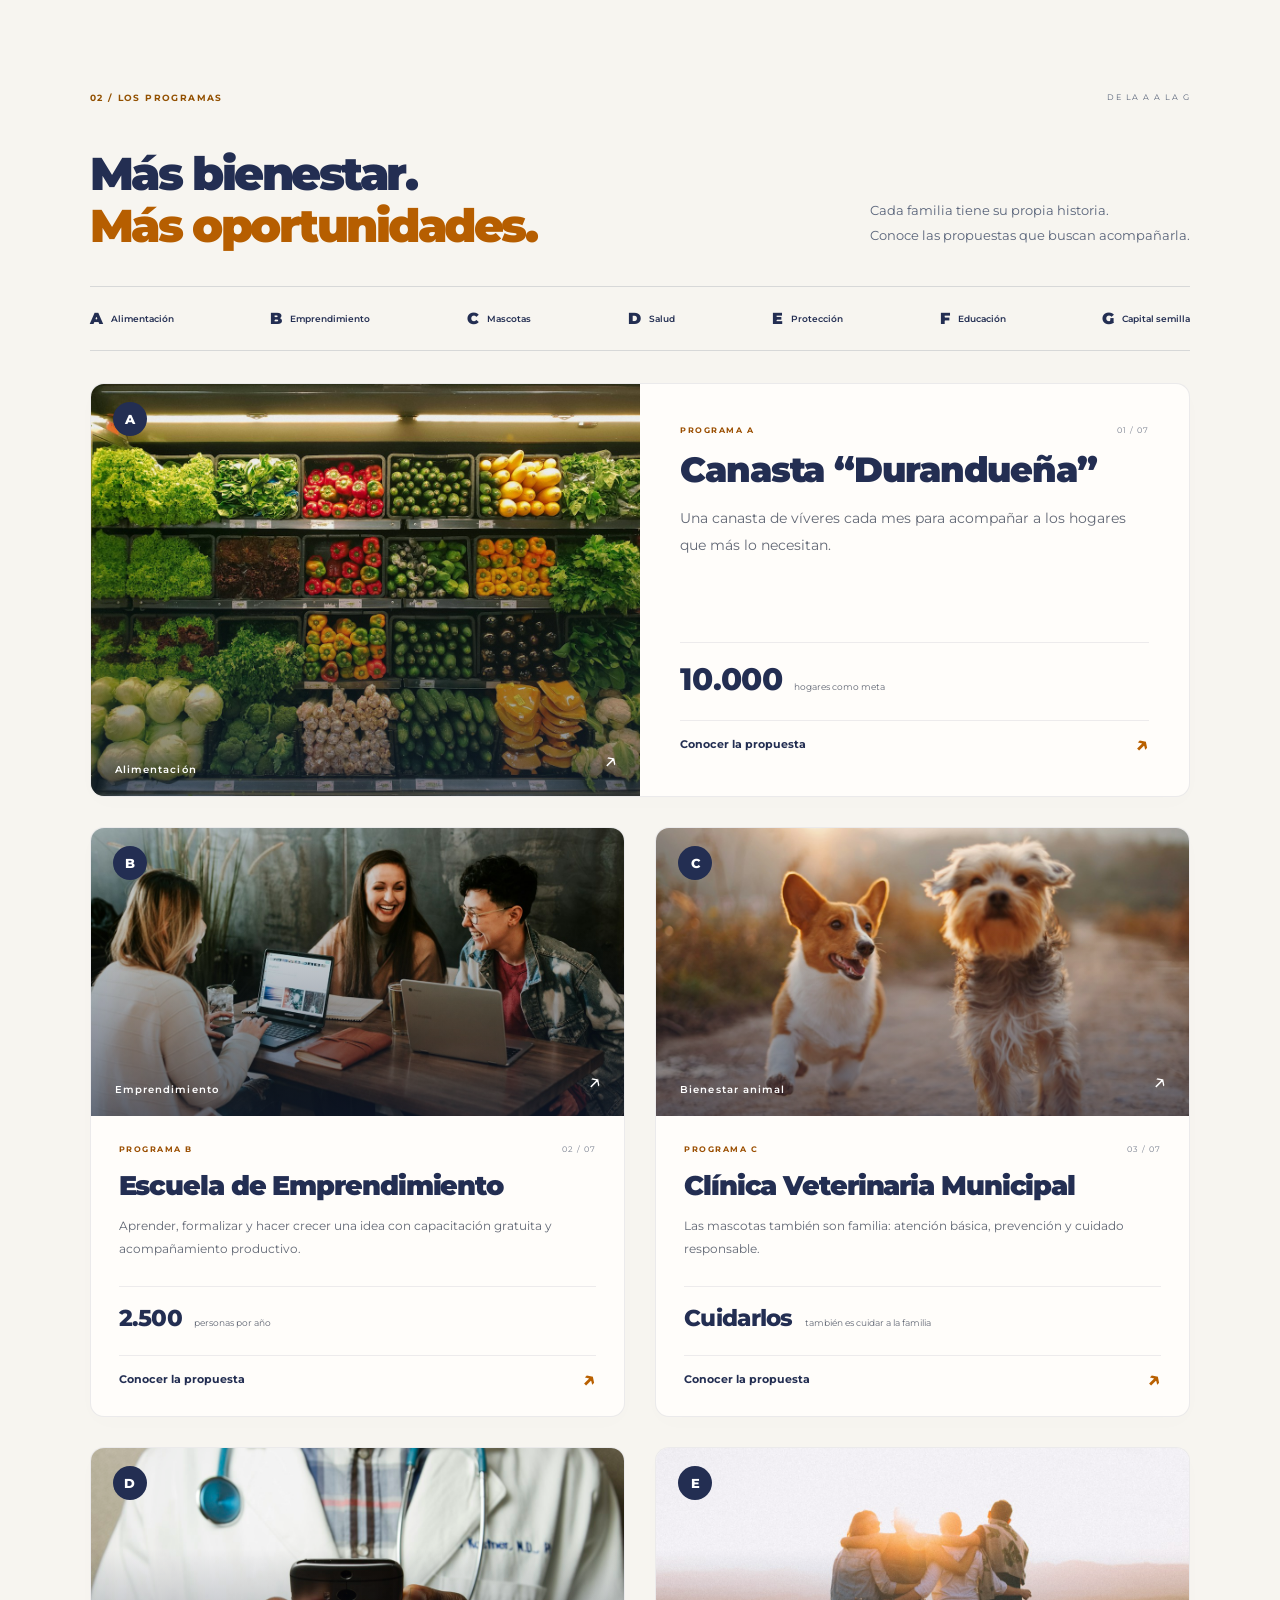
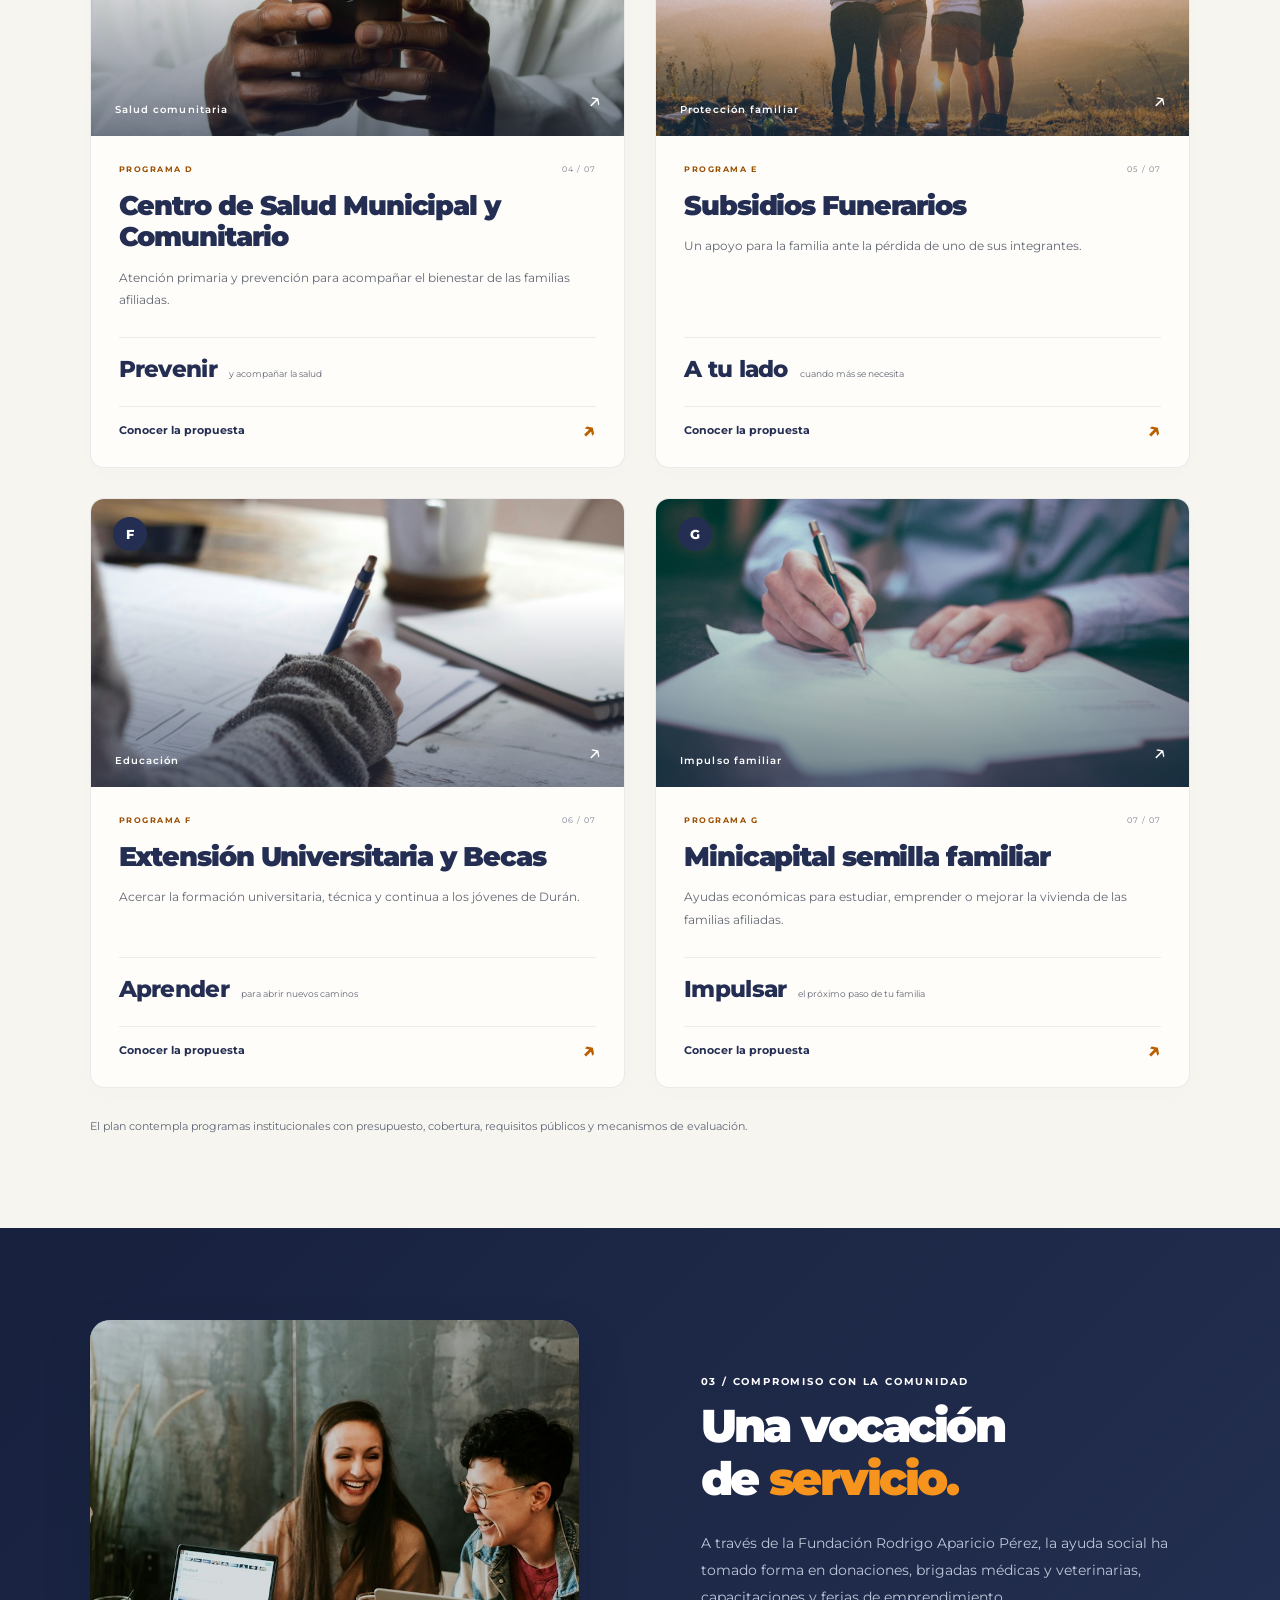
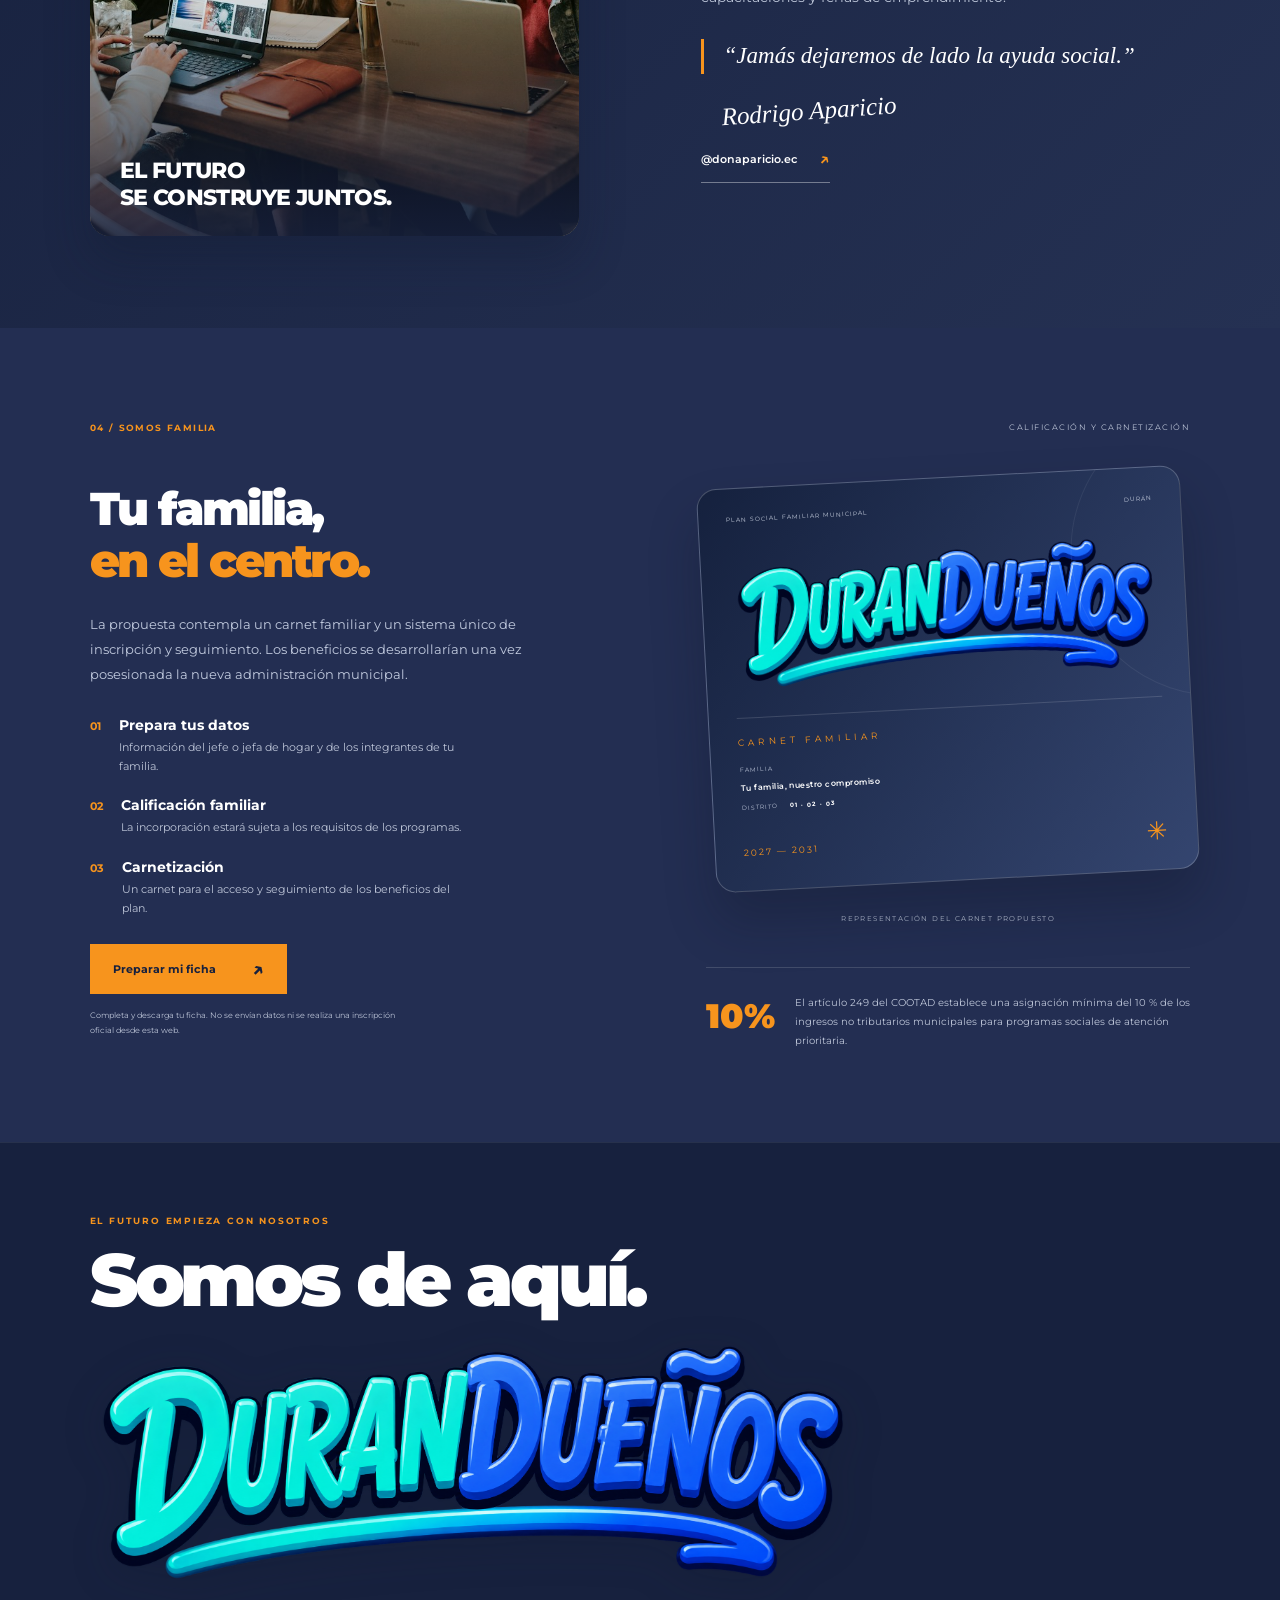
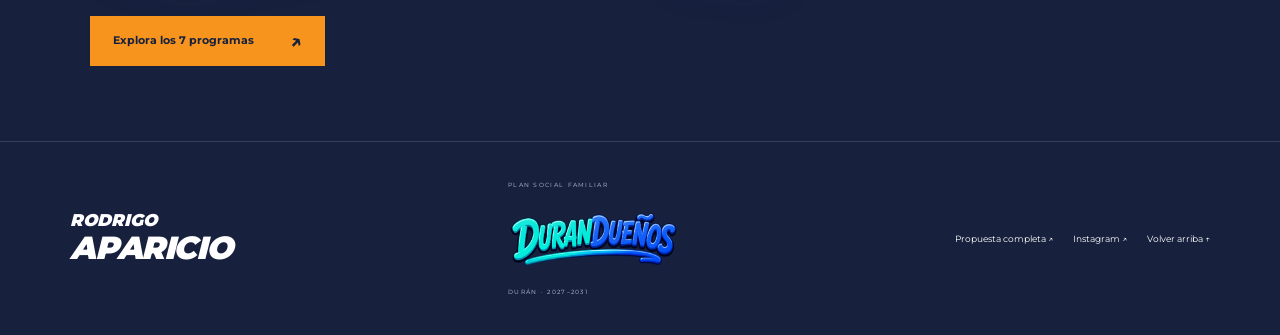
==== commit 7d3c0bc7: "Restore original bold italic Rodrigo Aparicio lettering" ====
--- a/index.html
+++ b/index.html
@@ -1,5 +1,5 @@
 <!doctype html>
-<html lang="es"><head><meta charset="utf-8"><meta name="viewport" content="width=device-width,initial-scale=1"><meta name="theme-color" content="#232e52"><title>Rodrigo Aparicio | Durandueños</title><meta name="description" content="Conoce el Plan Social Familiar Somos Durandueños de Rodrigo Aparicio: siete programas para las familias de Durán, 2027–2031."><meta property="og:title" content="Rodrigo Aparicio · Durandueños"><meta property="og:description" content="Siete programas. Un compromiso con las familias de Durán."><meta property="og:type" content="website"><link rel="icon" href="assets/favicon.svg" type="image/svg+xml"><link rel="stylesheet" href="styles.css?v=20261111-3"><script src="app.js?v=20261111" defer></script></head><body>
+<html lang="es"><head><meta charset="utf-8"><meta name="viewport" content="width=device-width,initial-scale=1"><meta name="theme-color" content="#232e52"><title>Rodrigo Aparicio | Durandueños</title><meta name="description" content="Conoce el Plan Social Familiar Somos Durandueños de Rodrigo Aparicio: siete programas para las familias de Durán, 2027–2031."><meta property="og:title" content="Rodrigo Aparicio · Durandueños"><meta property="og:description" content="Siete programas. Un compromiso con las familias de Durán."><meta property="og:type" content="website"><link rel="icon" href="assets/favicon.svg" type="image/svg+xml"><link rel="stylesheet" href="styles.css?v=20261111-4"><script src="app.js?v=20261111" defer></script></head><body>
 <a class="skip" href="#contenido">Ir al contenido</a>
 <header class="header"><a href="#inicio" class="brand name-brand" aria-label="Rodrigo Aparicio, inicio"><span class="brand-first">RODRIGO</span><span class="brand-last">APARICIO</span></a><nav id="navigation" aria-label="Navegación principal"><a href="#rodrigo">Compromiso</a><a href="#plan">El plan social</a><a href="#programas">Los 7 programas</a><a href="#familias" class="nav-cta">Mi familia <span>↗</span></a></nav><button class="menu-button" aria-label="Abrir menú" aria-expanded="false" aria-controls="navigation"><span></span><span></span></button></header>
 <main id="contenido"><section class="hero" id="inicio"><div class="hero-topline"><span>DURÁN, ECUADOR</span><span>PLAN SOCIAL FAMILIAR · 2027—2031</span></div><div class="hero-grid"><div class="hero-copy"><div class="hero-program-brand"><span>PLAN SOCIAL FAMILIAR</span><img class="hero-wordmark" src="assets/duranduenos.png" width="2176" height="720" alt="Durandueños" loading="eager"></div><h1>Lo que importa<br>empieza <em>en casa.</em></h1><p class="hero-description">Alimentación, salud y oportunidades.<br>Un compromiso con la vida de tu familia.</p><div class="hero-actions"><a class="button orange-button" href="#programas">Conoce el plan <span>↗</span></a><a class="text-link" href="assets/plan-social-somos-duranduenos.pdf" target="_blank" rel="noopener">Leer propuesta <span>↓</span></a></div><div class="hero-signature"><span>Rodrigo Aparicio</span><small>POR DURÁN. POR NUESTRA GENTE.</small></div></div><div class="hero-portrait"><div class="portrait-frame"><img src="assets/rodrigo-aparicio.jpg" width="930" height="910" alt="Rodrigo Aparicio, con camisa blanca, sonriendo" fetchpriority="high"></div><span class="portrait-label">RODRIGO<br><b>APARICIO</b></span><div class="portrait-seal"><span>CON NUESTRA GENTE</span><strong>101%</strong><span>DURANDUEÑO</span></div><div class="stripes" aria-hidden="true"><i></i><i></i><i></i><i></i><i></i><i></i><i></i><i></i></div></div></div><div class="hero-bottom"><span>UN PLAN QUE EMPIEZA EN CASA</span><a href="#plan" aria-label="Descubrir el plan">DESLIZA PARA CONOCER MÁS <span>↓</span></a><span>01 — 07</span></div></section>
--- a/styles.css
+++ b/styles.css
@@ -18,3 +18,6 @@
 /* Plain white name mark; the opening portrait remains the only individual portrait. */
 .brand.name-brand{display:inline-flex;flex-direction:column;align-items:flex-start;gap:3px;line-height:1;color:#fff;font-family:var(--heading);font-style:normal;flex-shrink:0}.name-brand .brand-first{font-family:Montserrat,Arial,sans-serif;font-size:14px;font-weight:600;letter-spacing:3.4px;line-height:1.1}.name-brand .brand-last{font-size:27px;font-weight:900;letter-spacing:-.6px;line-height:1.05}.name-brand:hover{color:#fff}.rodrigo-mark.community-photo{aspect-ratio:.95;border-radius:20px;transform:none}.community-photo>img{object-position:58% 50%}.community-photo figcaption span{font-size:22px;line-height:1.2}.community-photo:after{inset:55% 0 0}
 @media(max-width:700px){.name-brand .brand-first{font-size:12px;letter-spacing:3px}.name-brand .brand-last{font-size:24px}.footer .name-brand .brand-first{font-size:11px}.footer .name-brand .brand-last{font-size:22px}.rodrigo-mark.community-photo{width:100%;max-width:420px;aspect-ratio:1.1;border-radius:16px}.community-photo figcaption span{font-size:21px}}
+/* Restore the original heavy italic lettering, retaining the requested name-only white mark. */
+.brand.name-brand{font-family:Montserrat,Arial,sans-serif;font-weight:900;font-style:italic;gap:1px}.name-brand .brand-first{font-family:Montserrat,Arial,sans-serif;font-size:17px;font-weight:900;font-style:italic;letter-spacing:0;line-height:1.05}.name-brand .brand-last{font-family:Montserrat,Arial,sans-serif;font-size:32px;font-weight:900;font-style:italic;letter-spacing:-1.4px;line-height:1.04}
+@media(max-width:700px){.name-brand .brand-first{font-size:15px;letter-spacing:0}.name-brand .brand-last{font-size:28px;letter-spacing:-1.2px}.footer .name-brand .brand-first{font-size:14px;letter-spacing:0}.footer .name-brand .brand-last{font-size:27px;letter-spacing:-1.2px}}
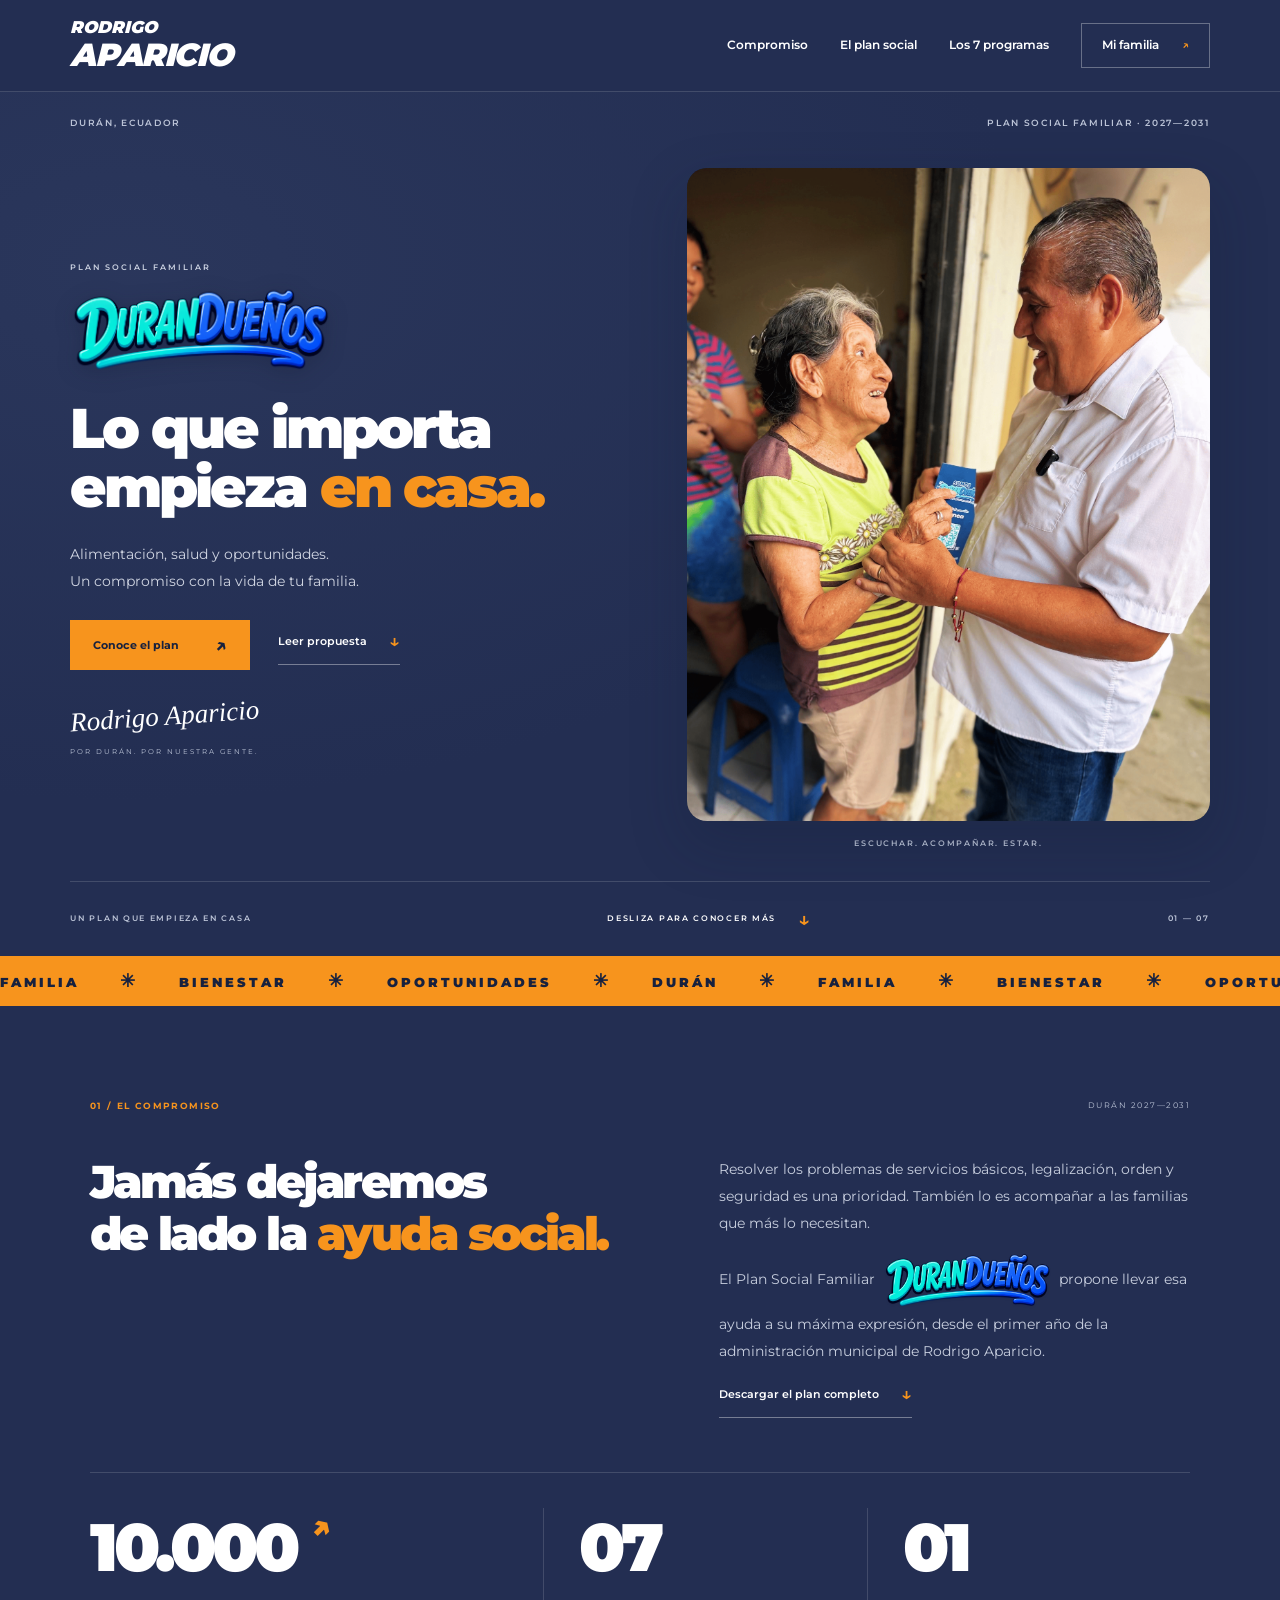
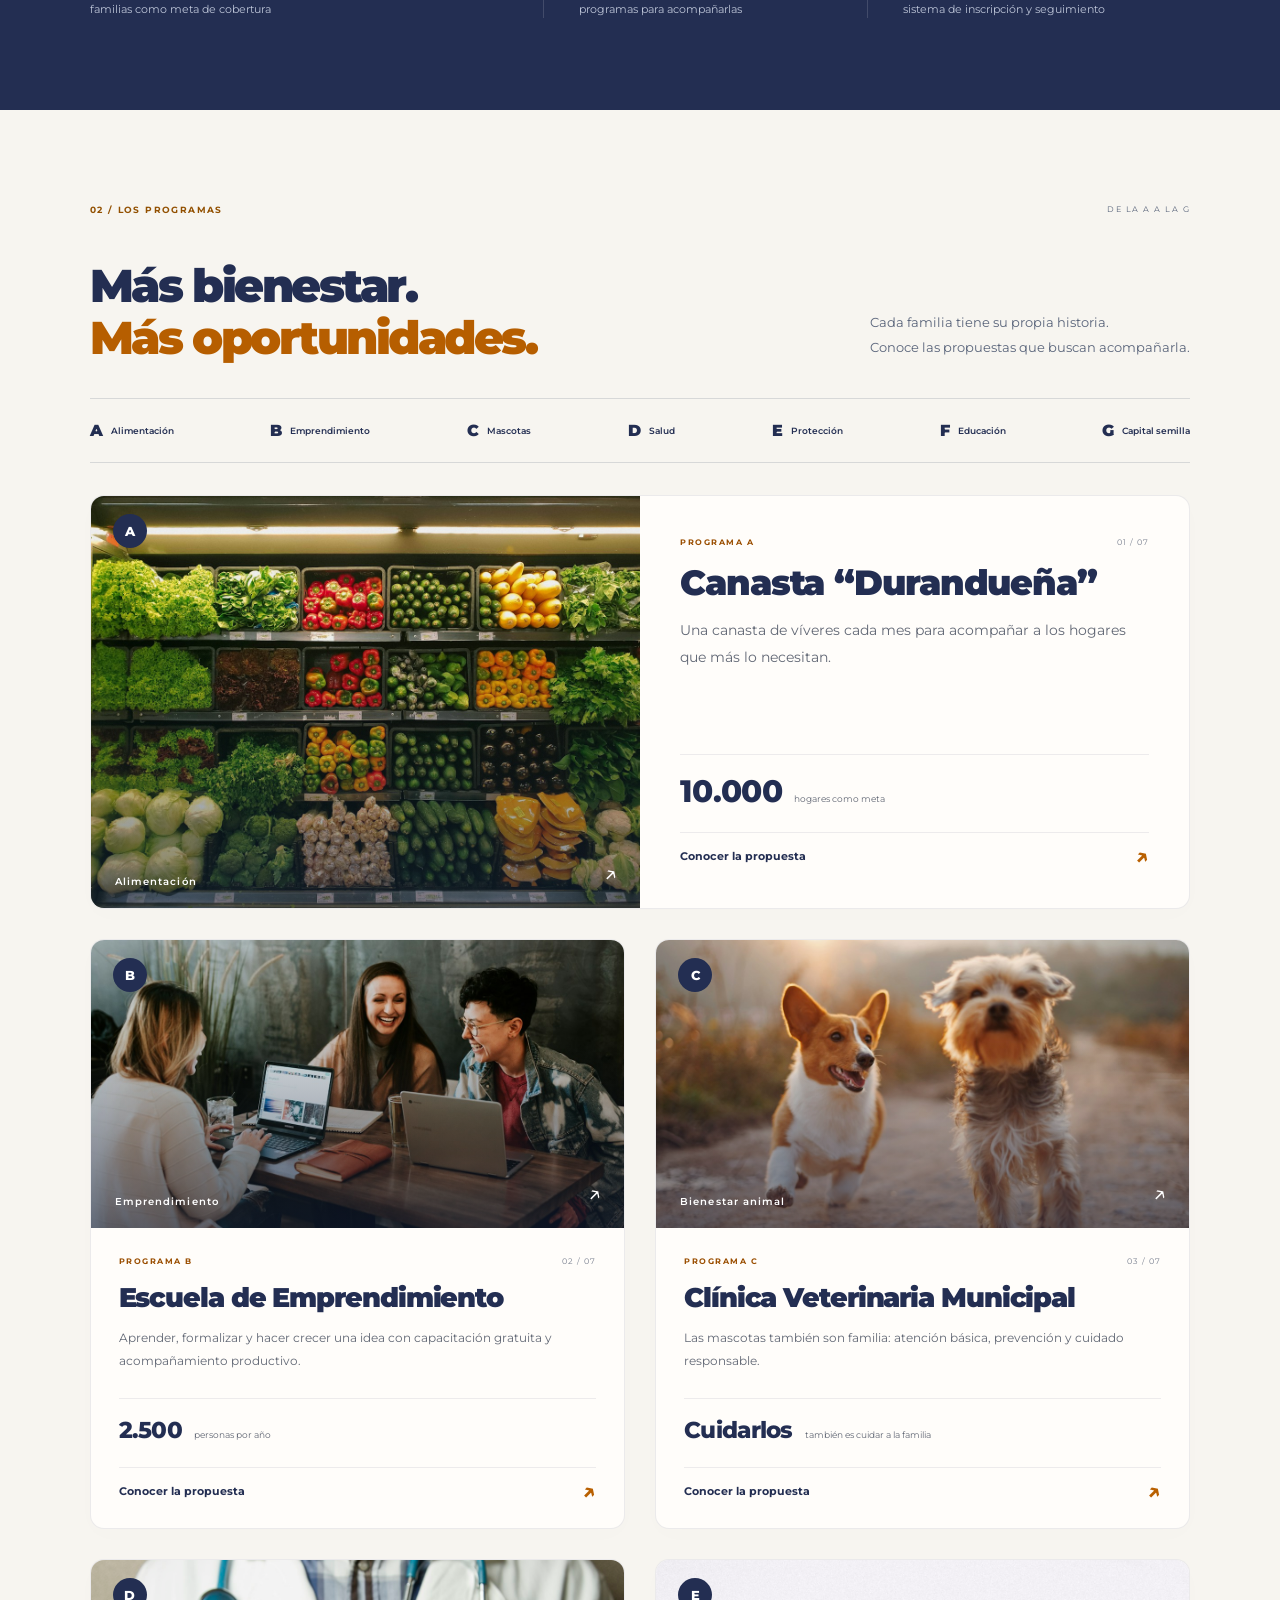
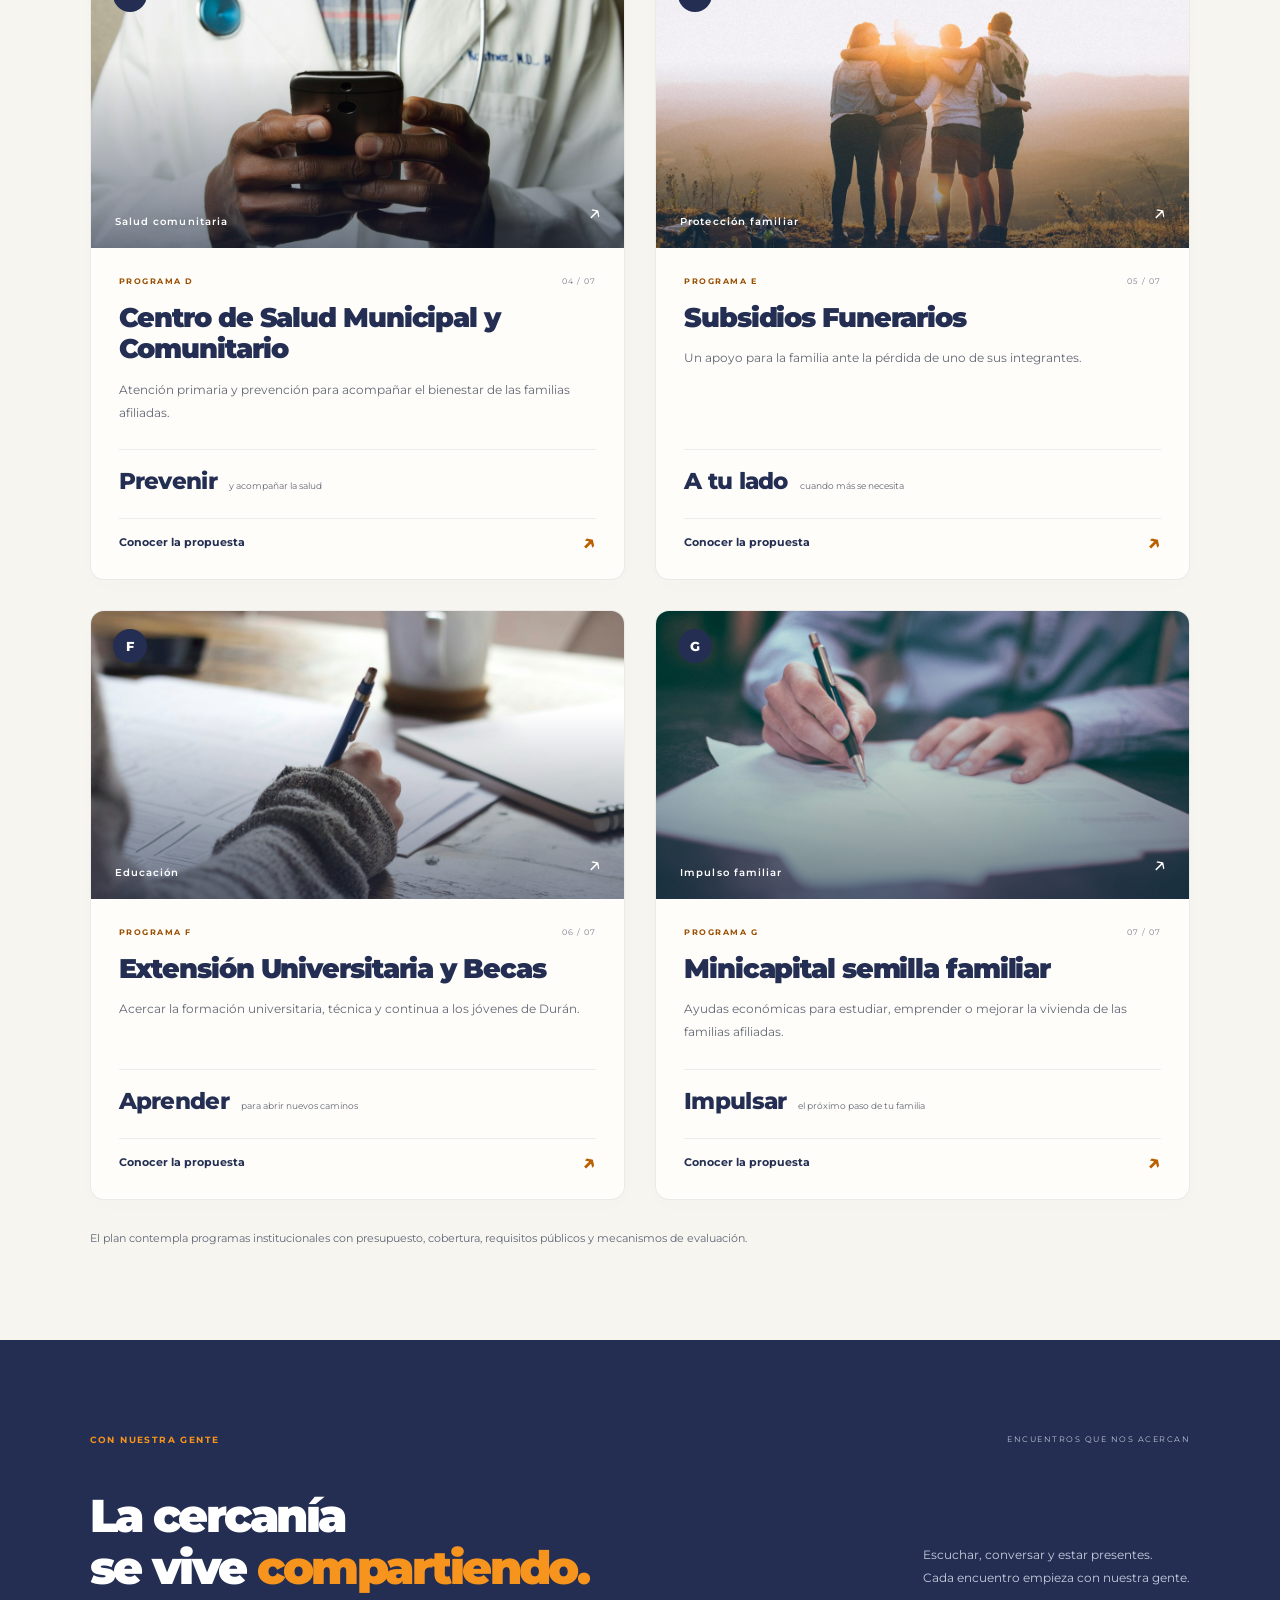
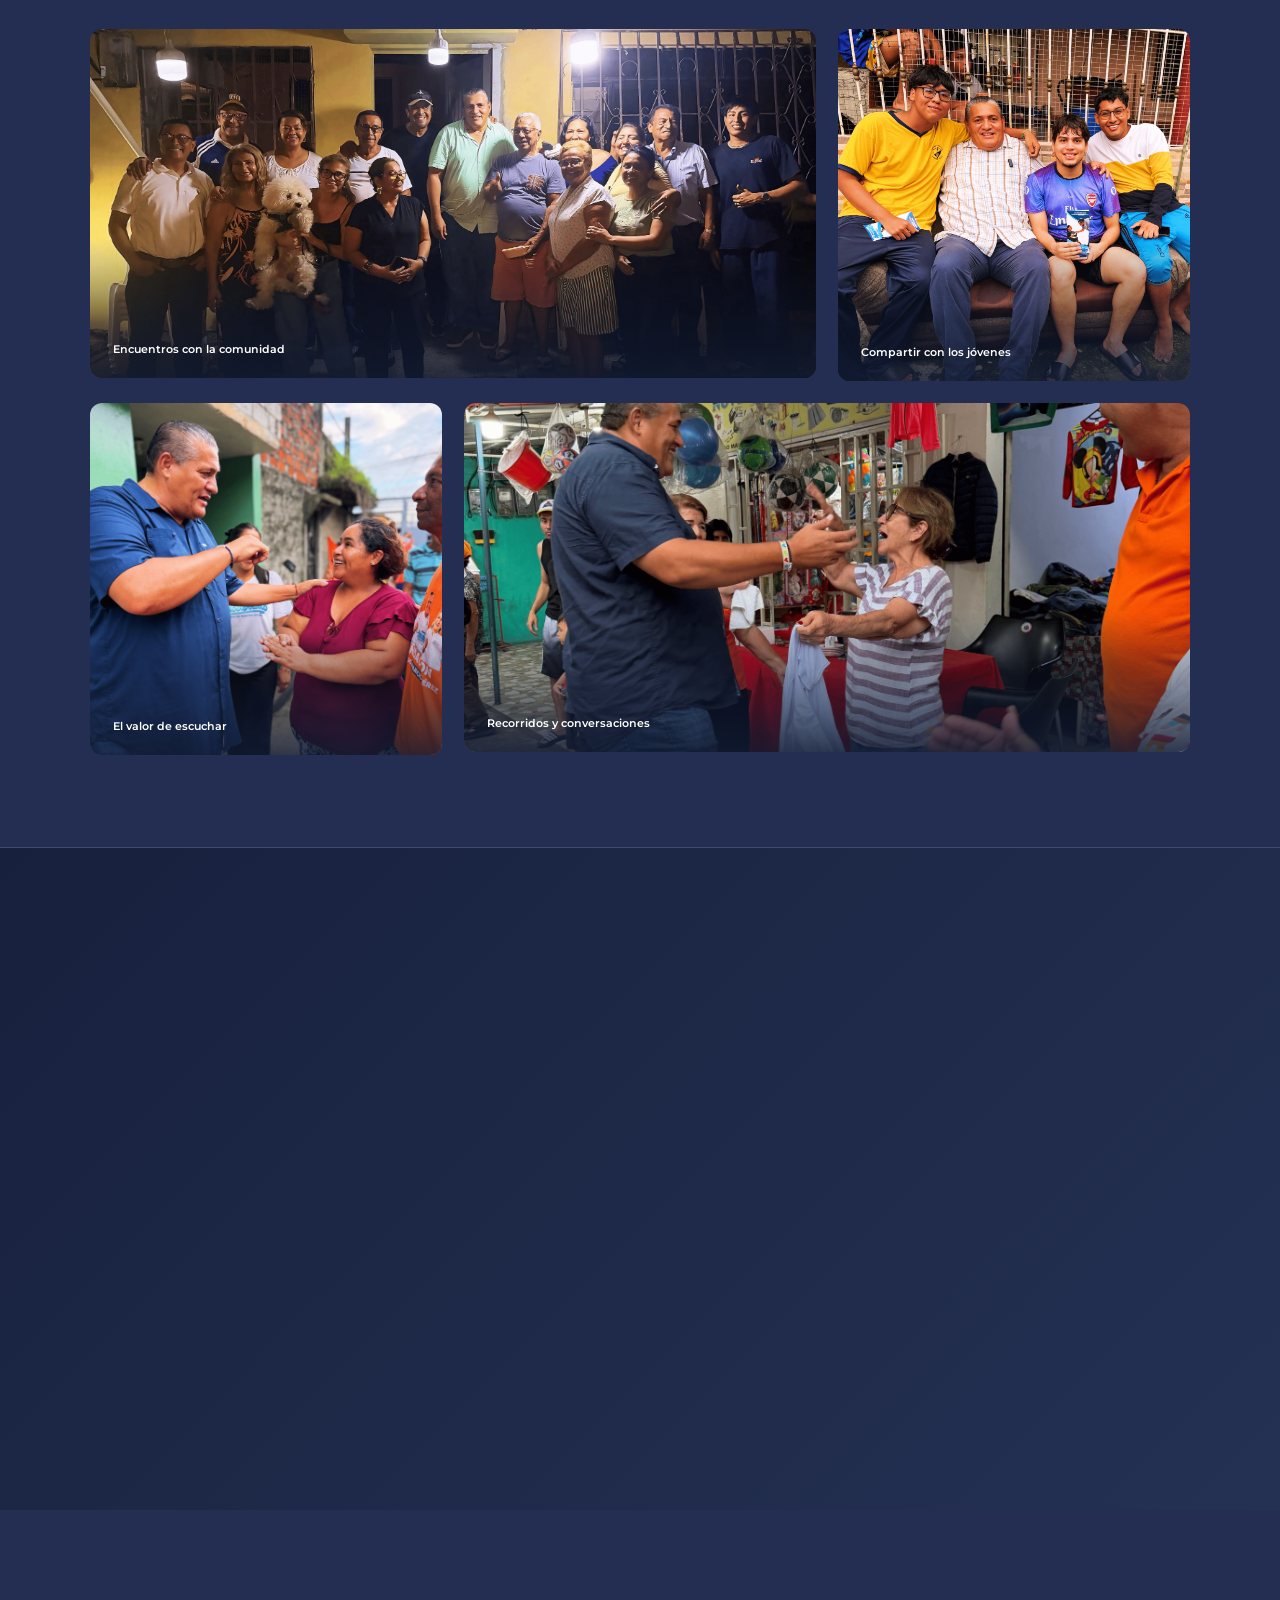
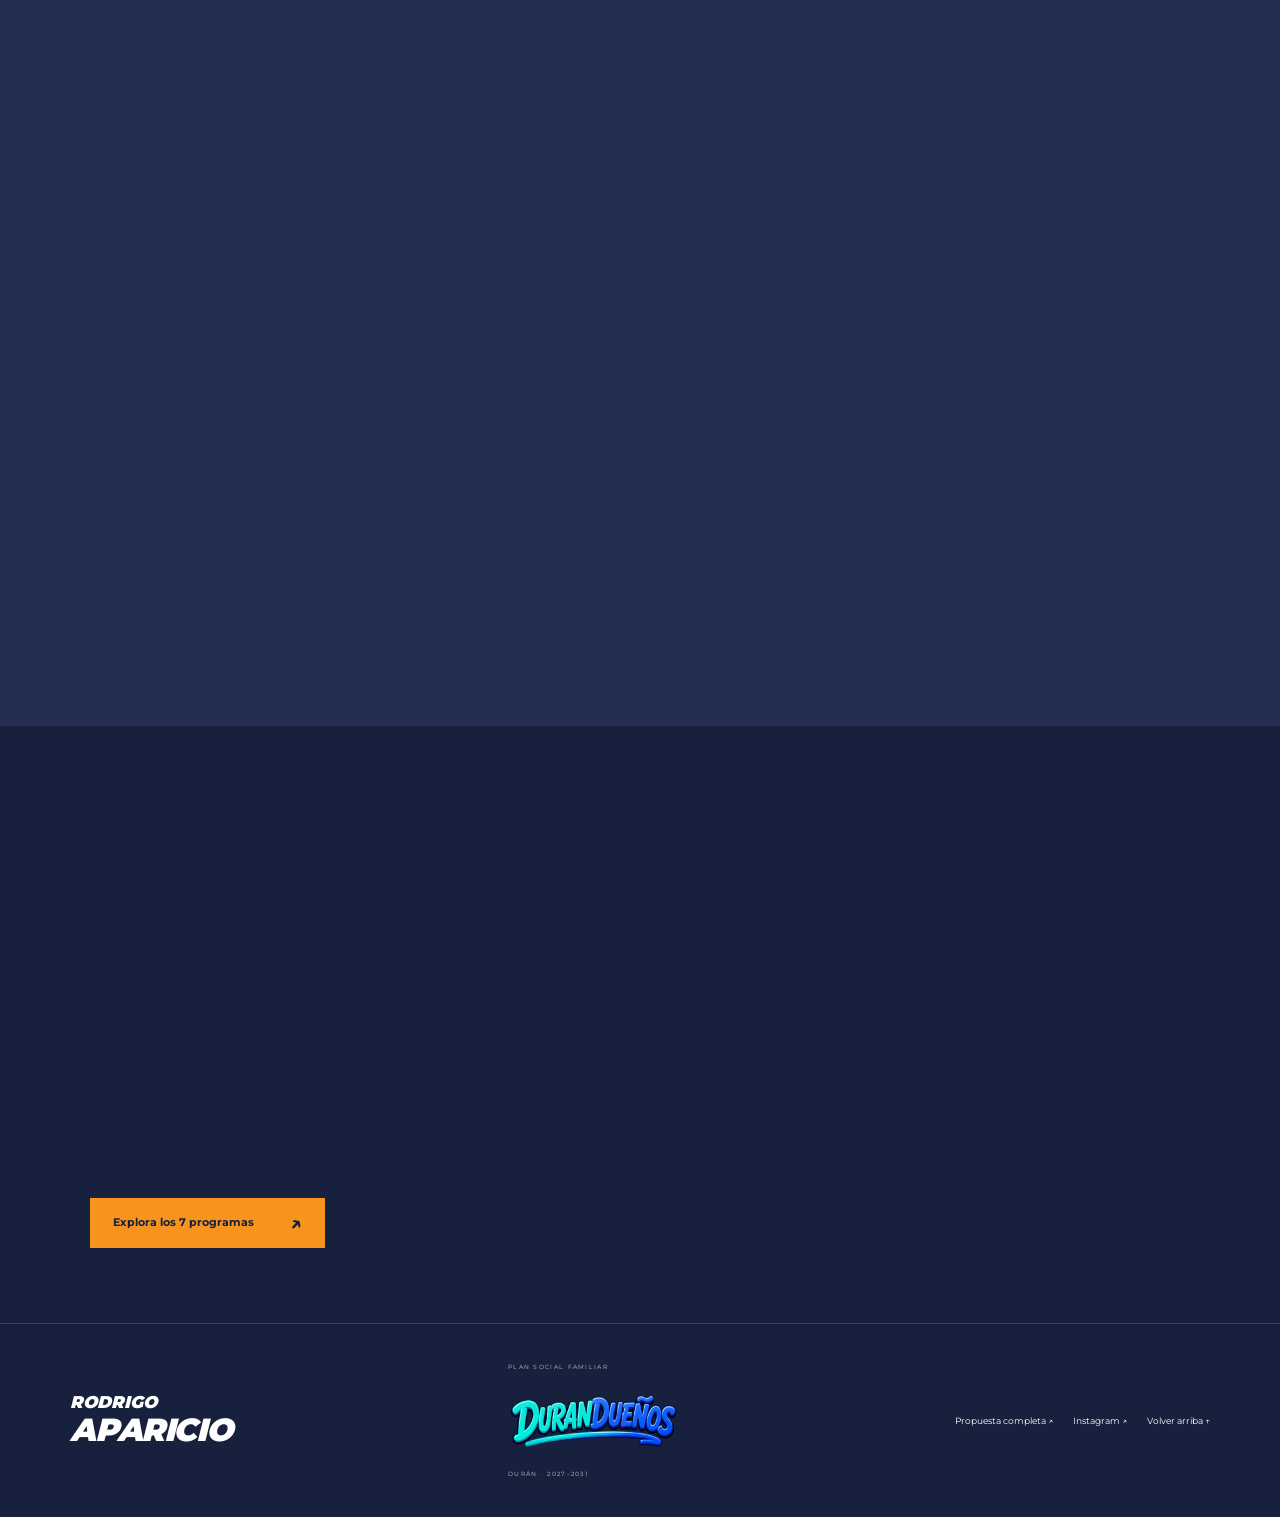
==== commit ce1d3a6d: "Open with supplied community photograph and retain camera-facing portrait" ====
--- a/index.html
+++ b/index.html
@@ -1,12 +1,12 @@
 <!doctype html>
-<html lang="es"><head><meta charset="utf-8"><meta name="viewport" content="width=device-width,initial-scale=1"><meta name="theme-color" content="#232e52"><title>Rodrigo Aparicio | Durandueños</title><meta name="description" content="Conoce el Plan Social Familiar Somos Durandueños de Rodrigo Aparicio: siete programas para las familias de Durán, 2027–2031."><meta property="og:title" content="Rodrigo Aparicio · Durandueños"><meta property="og:description" content="Siete programas. Un compromiso con las familias de Durán."><meta property="og:type" content="website"><link rel="icon" href="assets/favicon.svg" type="image/svg+xml"><link rel="stylesheet" href="styles.css?v=20261111-4"><script src="app.js?v=20261111" defer></script></head><body>
+<html lang="es"><head><meta charset="utf-8"><meta name="viewport" content="width=device-width,initial-scale=1"><meta name="theme-color" content="#232e52"><title>Rodrigo Aparicio | Durandueños</title><meta name="description" content="Conoce el Plan Social Familiar Somos Durandueños de Rodrigo Aparicio: siete programas para las familias de Durán, 2027–2031."><meta property="og:title" content="Rodrigo Aparicio · Durandueños"><meta property="og:description" content="Siete programas. Un compromiso con las familias de Durán."><meta property="og:type" content="website"><link rel="icon" href="assets/favicon.svg" type="image/svg+xml"><link rel="stylesheet" href="styles.css?v=20261111-5"><script src="app.js?v=20261111" defer></script></head><body>
 <a class="skip" href="#contenido">Ir al contenido</a>
 <header class="header"><a href="#inicio" class="brand name-brand" aria-label="Rodrigo Aparicio, inicio"><span class="brand-first">RODRIGO</span><span class="brand-last">APARICIO</span></a><nav id="navigation" aria-label="Navegación principal"><a href="#rodrigo">Compromiso</a><a href="#plan">El plan social</a><a href="#programas">Los 7 programas</a><a href="#familias" class="nav-cta">Mi familia <span>↗</span></a></nav><button class="menu-button" aria-label="Abrir menú" aria-expanded="false" aria-controls="navigation"><span></span><span></span></button></header>
-<main id="contenido"><section class="hero" id="inicio"><div class="hero-topline"><span>DURÁN, ECUADOR</span><span>PLAN SOCIAL FAMILIAR · 2027—2031</span></div><div class="hero-grid"><div class="hero-copy"><div class="hero-program-brand"><span>PLAN SOCIAL FAMILIAR</span><img class="hero-wordmark" src="assets/duranduenos.png" width="2176" height="720" alt="Durandueños" loading="eager"></div><h1>Lo que importa<br>empieza <em>en casa.</em></h1><p class="hero-description">Alimentación, salud y oportunidades.<br>Un compromiso con la vida de tu familia.</p><div class="hero-actions"><a class="button orange-button" href="#programas">Conoce el plan <span>↗</span></a><a class="text-link" href="assets/plan-social-somos-duranduenos.pdf" target="_blank" rel="noopener">Leer propuesta <span>↓</span></a></div><div class="hero-signature"><span>Rodrigo Aparicio</span><small>POR DURÁN. POR NUESTRA GENTE.</small></div></div><div class="hero-portrait"><div class="portrait-frame"><img src="assets/rodrigo-aparicio.jpg" width="930" height="910" alt="Rodrigo Aparicio, con camisa blanca, sonriendo" fetchpriority="high"></div><span class="portrait-label">RODRIGO<br><b>APARICIO</b></span><div class="portrait-seal"><span>CON NUESTRA GENTE</span><strong>101%</strong><span>DURANDUEÑO</span></div><div class="stripes" aria-hidden="true"><i></i><i></i><i></i><i></i><i></i><i></i><i></i><i></i></div></div></div><div class="hero-bottom"><span>UN PLAN QUE EMPIEZA EN CASA</span><a href="#plan" aria-label="Descubrir el plan">DESLIZA PARA CONOCER MÁS <span>↓</span></a><span>01 — 07</span></div></section>
+<main id="contenido"><section class="hero" id="inicio"><div class="hero-topline"><span>DURÁN, ECUADOR</span><span>PLAN SOCIAL FAMILIAR · 2027—2031</span></div><div class="hero-grid"><div class="hero-copy"><div class="hero-program-brand"><span>PLAN SOCIAL FAMILIAR</span><img class="hero-wordmark" src="assets/duranduenos.png" width="2176" height="720" alt="Durandueños" loading="eager"></div><h1>Lo que importa<br>empieza <em>en casa.</em></h1><p class="hero-description">Alimentación, salud y oportunidades.<br>Un compromiso con la vida de tu familia.</p><div class="hero-actions"><a class="button orange-button" href="#programas">Conoce el plan <span>↗</span></a><a class="text-link" href="assets/plan-social-somos-duranduenos.pdf" target="_blank" rel="noopener">Leer propuesta <span>↓</span></a></div><div class="hero-signature"><span>Rodrigo Aparicio</span><small>POR DURÁN. POR NUESTRA GENTE.</small></div></div><figure class="hero-portrait hero-community"><div class="portrait-frame"><img src="assets/comunidad/visita-vecina.webp" width="3024" height="4032" alt="Rodrigo Aparicio conversa con una vecina y le toma las manos" fetchpriority="high"></div><figcaption>ESCUCHAR. ACOMPAÑAR. ESTAR.</figcaption></figure></div><div class="hero-bottom"><span>UN PLAN QUE EMPIEZA EN CASA</span><a href="#plan" aria-label="Descubrir el plan">DESLIZA PARA CONOCER MÁS <span>↓</span></a><span>01 — 07</span></div></section>
 <div class="ticker" aria-hidden="true"><div>FAMILIA <span>✳</span> BIENESTAR <span>✳</span> OPORTUNIDADES <span>✳</span> DURÁN <span>✳</span> FAMILIA <span>✳</span> BIENESTAR <span>✳</span> OPORTUNIDADES <span>✳</span> DURÁN <span>✳</span></div></div>
 <section class="intro section-pad" id="plan"><div class="section-index reveal"><span class="eyebrow">01 / EL COMPROMISO</span><span class="small-label">DURÁN 2027—2031</span></div><div class="intro-grid"><h2 class="reveal">Jamás dejaremos<br>de lado la <span class="orange">ayuda social.</span></h2><div class="intro-copy reveal"><p>Resolver los problemas de servicios básicos, legalización, orden y seguridad es una prioridad. También lo es acompañar a las familias que más lo necesitan.</p><p>El Plan Social Familiar <img class="inline-wordmark" src="assets/duranduenos.png" width="2176" height="720" alt="Durandueños" loading="lazy"> propone llevar esa ayuda a su máxima expresión, desde el primer año de la administración municipal de Rodrigo Aparicio.</p><a class="text-link" href="assets/plan-social-somos-duranduenos.pdf" download>Descargar el plan completo <span>↓</span></a></div></div><div class="numbers reveal"><div><strong>10.000<span>↗</span></strong><p>familias como meta de cobertura</p></div><div><strong>07</strong><p>programas para acompañarlas</p></div><div><strong>01</strong><p>sistema de inscripción y seguimiento</p></div></div></section>
 <section class="programs section-pad" id="programas"><div class="section-index reveal"><span class="eyebrow">02 / LOS PROGRAMAS</span><span class="small-label">DE LA A A LA G</span></div><div class="programs-heading reveal"><h2>Más bienestar.<br><span class="orange">Más oportunidades.</span></h2><p>Cada familia tiene su propia historia.<br>Conoce las propuestas que buscan acompañarla.</p></div><nav class="program-nav" aria-label="Ir a un programa"><a href="#programa-a">A <span>Alimentación</span></a><a href="#programa-b">B <span>Emprendimiento</span></a><a href="#programa-c">C <span>Mascotas</span></a><a href="#programa-d">D <span>Salud</span></a><a href="#programa-e">E <span>Protección</span></a><a href="#programa-f">F <span>Educación</span></a><a href="#programa-g">G <span>Capital semilla</span></a></nav><div class="program-list"><article class="program program-photo reveal" id="programa-a"><a class="program-photo-link" href="assets/plan-social-somos-duranduenos.pdf#page=6" data-proposal="a" aria-label="Conocer la propuesta: Canasta “Durandueña”"><img class="program-photo-image" src="assets/photos/alimentacion.jpg" alt="Frutas y verduras en los estantes de un mercado" width="1200" height="800" loading="lazy"><span class="photo-shade"></span><span class="program-letter">A</span><span class="photo-category">Alimentación</span><span class="photo-arrow" aria-hidden="true">↗</span></a><div class="program-card-body"><div class="program-card-top"><span class="eyebrow">PROGRAMA A</span><span class="program-number">01 / 07</span></div><h3>Canasta “Durandueña”</h3><p>Una canasta de víveres cada mes para acompañar a los hogares que más lo necesitan.</p><div class="card-fact"><strong>10.000</strong><span>hogares como meta</span></div><a class="proposal-open" href="assets/plan-social-somos-duranduenos.pdf#page=6" data-proposal="a" aria-label="Conocer la propuesta: Canasta “Durandueña”">Conocer la propuesta <span aria-hidden="true">↗</span></a></div></article><article class="program program-photo reveal" id="programa-b"><a class="program-photo-link" href="assets/plan-social-somos-duranduenos.pdf#page=6" data-proposal="b" aria-label="Conocer la propuesta: Escuela de Emprendimiento"><img class="program-photo-image" src="assets/photos/emprendimiento.jpg" alt="Tres personas conversan y trabajan con computadoras en una mesa" width="1200" height="800" loading="lazy"><span class="photo-shade"></span><span class="program-letter">B</span><span class="photo-category">Emprendimiento</span><span class="photo-arrow" aria-hidden="true">↗</span></a><div class="program-card-body"><div class="program-card-top"><span class="eyebrow">PROGRAMA B</span><span class="program-number">02 / 07</span></div><h3>Escuela de Emprendimiento</h3><p>Aprender, formalizar y hacer crecer una idea con capacitación gratuita y acompañamiento productivo.</p><div class="card-fact"><strong>2.500</strong><span>personas por año</span></div><a class="proposal-open" href="assets/plan-social-somos-duranduenos.pdf#page=6" data-proposal="b" aria-label="Conocer la propuesta: Escuela de Emprendimiento">Conocer la propuesta <span aria-hidden="true">↗</span></a></div></article><article class="program program-photo reveal" id="programa-c"><a class="program-photo-link" href="assets/plan-social-somos-duranduenos.pdf#page=7" data-proposal="c" aria-label="Conocer la propuesta: Clínica Veterinaria Municipal"><img class="program-photo-image" src="assets/photos/mascotas.jpg" alt="Dos perros corren juntos al aire libre" width="1200" height="800" loading="lazy"><span class="photo-shade"></span><span class="program-letter">C</span><span class="photo-category">Bienestar animal</span><span class="photo-arrow" aria-hidden="true">↗</span></a><div class="program-card-body"><div class="program-card-top"><span class="eyebrow">PROGRAMA C</span><span class="program-number">03 / 07</span></div><h3>Clínica Veterinaria Municipal</h3><p>Las mascotas también son familia: atención básica, prevención y cuidado responsable.</p><div class="card-fact"><strong>Cuidarlos</strong><span>también es cuidar a la familia</span></div><a class="proposal-open" href="assets/plan-social-somos-duranduenos.pdf#page=7" data-proposal="c" aria-label="Conocer la propuesta: Clínica Veterinaria Municipal">Conocer la propuesta <span aria-hidden="true">↗</span></a></div></article><article class="program program-photo reveal" id="programa-d"><a class="program-photo-link" href="assets/plan-social-somos-duranduenos.pdf#page=7" data-proposal="d" aria-label="Conocer la propuesta: Centro de Salud Municipal y Comunitario"><img class="program-photo-image" src="assets/photos/salud.jpg" alt="Profesional de salud con bata y estetoscopio" width="1200" height="800" loading="lazy"><span class="photo-shade"></span><span class="program-letter">D</span><span class="photo-category">Salud comunitaria</span><span class="photo-arrow" aria-hidden="true">↗</span></a><div class="program-card-body"><div class="program-card-top"><span class="eyebrow">PROGRAMA D</span><span class="program-number">04 / 07</span></div><h3>Centro de Salud Municipal y Comunitario</h3><p>Atención primaria y prevención para acompañar el bienestar de las familias afiliadas.</p><div class="card-fact"><strong>Prevenir</strong><span>y acompañar la salud</span></div><a class="proposal-open" href="assets/plan-social-somos-duranduenos.pdf#page=7" data-proposal="d" aria-label="Conocer la propuesta: Centro de Salud Municipal y Comunitario">Conocer la propuesta <span aria-hidden="true">↗</span></a></div></article><article class="program program-photo reveal" id="programa-e"><a class="program-photo-link" href="assets/plan-social-somos-duranduenos.pdf#page=9" data-proposal="e" aria-label="Conocer la propuesta: Subsidios Funerarios"><img class="program-photo-image" src="assets/photos/proteccion.jpg" alt="Personas se acompañan abrazadas frente a un paisaje al atardecer" width="1200" height="800" loading="lazy"><span class="photo-shade"></span><span class="program-letter">E</span><span class="photo-category">Protección familiar</span><span class="photo-arrow" aria-hidden="true">↗</span></a><div class="program-card-body"><div class="program-card-top"><span class="eyebrow">PROGRAMA E</span><span class="program-number">05 / 07</span></div><h3>Subsidios Funerarios</h3><p>Un apoyo para la familia ante la pérdida de uno de sus integrantes.</p><div class="card-fact"><strong>A tu lado</strong><span>cuando más se necesita</span></div><a class="proposal-open" href="assets/plan-social-somos-duranduenos.pdf#page=9" data-proposal="e" aria-label="Conocer la propuesta: Subsidios Funerarios">Conocer la propuesta <span aria-hidden="true">↗</span></a></div></article><article class="program program-photo reveal" id="programa-f"><a class="program-photo-link" href="assets/plan-social-somos-duranduenos.pdf#page=8" data-proposal="f" aria-label="Conocer la propuesta: Extensión Universitaria y Becas"><img class="program-photo-image" src="assets/photos/educacion.jpg" alt="Una persona toma apuntes junto a una computadora portátil" width="1200" height="800" loading="lazy"><span class="photo-shade"></span><span class="program-letter">F</span><span class="photo-category">Educación</span><span class="photo-arrow" aria-hidden="true">↗</span></a><div class="program-card-body"><div class="program-card-top"><span class="eyebrow">PROGRAMA F</span><span class="program-number">06 / 07</span></div><h3>Extensión Universitaria y Becas</h3><p>Acercar la formación universitaria, técnica y continua a los jóvenes de Durán.</p><div class="card-fact"><strong>Aprender</strong><span>para abrir nuevos caminos</span></div><a class="proposal-open" href="assets/plan-social-somos-duranduenos.pdf#page=8" data-proposal="f" aria-label="Conocer la propuesta: Extensión Universitaria y Becas">Conocer la propuesta <span aria-hidden="true">↗</span></a></div></article><article class="program program-photo reveal" id="programa-g"><a class="program-photo-link" href="assets/plan-social-somos-duranduenos.pdf#page=9" data-proposal="g" aria-label="Conocer la propuesta: Minicapital semilla familiar"><img class="program-photo-image" src="assets/photos/capital.jpg" alt="Una persona escribe sobre documentos en una mesa de trabajo" width="1200" height="800" loading="lazy"><span class="photo-shade"></span><span class="program-letter">G</span><span class="photo-category">Impulso familiar</span><span class="photo-arrow" aria-hidden="true">↗</span></a><div class="program-card-body"><div class="program-card-top"><span class="eyebrow">PROGRAMA G</span><span class="program-number">07 / 07</span></div><h3>Minicapital semilla familiar</h3><p>Ayudas económicas para estudiar, emprender o mejorar la vivienda de las familias afiliadas.</p><div class="card-fact"><strong>Impulsar</strong><span>el próximo paso de tu familia</span></div><a class="proposal-open" href="assets/plan-social-somos-duranduenos.pdf#page=9" data-proposal="g" aria-label="Conocer la propuesta: Minicapital semilla familiar">Conocer la propuesta <span aria-hidden="true">↗</span></a></div></article></div><p class="program-note">El plan contempla programas institucionales con presupuesto, cobertura, requisitos públicos y mecanismos de evaluación.</p></section>
-<section class="rodrigo section-pad" id="rodrigo"><figure class="rodrigo-mark community-photo reveal"><img src="assets/photos/emprendimiento.jpg" alt="Tres personas comparten ideas y trabajan juntas alrededor de una mesa" width="1200" height="800" loading="lazy"><figcaption><span>EL FUTURO<br>SE CONSTRUYE JUNTOS.</span></figcaption></figure><div class="rodrigo-copy reveal"><p class="eyebrow">03 / COMPROMISO CON LA COMUNIDAD</p><h2>Una vocación<br>de <span class="orange">servicio.</span></h2><p>A través de la Fundación Rodrigo Aparicio Pérez, la ayuda social ha tomado forma en donaciones, brigadas médicas y veterinarias, capacitaciones y ferias de emprendimiento.</p><blockquote>“Jamás dejaremos de lado la ayuda social.”</blockquote><span class="signature">Rodrigo Aparicio</span><a class="text-link" href="https://www.instagram.com/donaparicio.ec/" target="_blank" rel="noopener">@donaparicio.ec <span>↗</span></a></div></section>
+<section class="community section-pad" id="comunidad"><div class="section-index reveal"><span class="eyebrow">CON NUESTRA GENTE</span><span class="small-label">ENCUENTROS QUE NOS ACERCAN</span></div><div class="community-heading reveal"><h2>La cercanía<br>se vive <span class="orange">compartiendo.</span></h2><p>Escuchar, conversar y estar presentes.<br>Cada encuentro empieza con nuestra gente.</p></div><div class="community-gallery"><figure class="community-shot community-wide reveal"><img src="assets/comunidad/encuentro-comunidad.webp" alt="Rodrigo Aparicio posa junto a un grupo de vecinos y familias" width="4032" height="3024" loading="lazy"><figcaption>Encuentros con la comunidad</figcaption></figure><figure class="community-shot reveal"><img src="assets/comunidad/encuentro-jovenes.webp" alt="Rodrigo Aparicio comparte un momento con tres jóvenes sentados en una banca" width="2680" height="2891" loading="lazy"><figcaption>Compartir con los jóvenes</figcaption></figure><figure class="community-shot reveal"><img src="assets/comunidad/conversacion-vecinos.webp" alt="Rodrigo Aparicio conversa con una vecina durante un encuentro" width="3024" height="3554" loading="lazy"><figcaption>El valor de escuchar</figcaption></figure><figure class="community-shot community-wide reveal"><img src="assets/comunidad/recorrido-comercios.webp" alt="Rodrigo Aparicio saluda a una vecina en un local comercial" width="3120" height="3120" loading="lazy"><figcaption>Recorridos y conversaciones</figcaption></figure></div></section><section class="rodrigo section-pad" id="rodrigo"><figure class="rodrigo-mark personal-portrait reveal"><img src="assets/rodrigo-aparicio-retrato.jpg" alt="Rodrigo Aparicio mira a la cámara y saluda con el pulgar hacia arriba" width="680" height="810" loading="lazy"><figcaption><span>RODRIGO<br>APARICIO</span></figcaption></figure><div class="rodrigo-copy reveal"><p class="eyebrow">03 / COMPROMISO CON LA COMUNIDAD</p><h2>Una vocación<br>de <span class="orange">servicio.</span></h2><p>A través de la Fundación Rodrigo Aparicio Pérez, la ayuda social ha tomado forma en donaciones, brigadas médicas y veterinarias, capacitaciones y ferias de emprendimiento.</p><blockquote>“Jamás dejaremos de lado la ayuda social.”</blockquote><span class="signature">Rodrigo Aparicio</span><a class="text-link" href="https://www.instagram.com/donaparicio.ec/" target="_blank" rel="noopener">@donaparicio.ec <span>↗</span></a></div></section>
 <section class="families section-pad" id="familias"><div class="section-index reveal"><span class="eyebrow">04 / SOMOS FAMILIA</span><span class="small-label">CALIFICACIÓN Y CARNETIZACIÓN</span></div><div class="families-grid"><div class="reveal"><h2>Tu familia,<br><span class="orange">en el centro.</span></h2><p>La propuesta contempla un carnet familiar y un sistema único de inscripción y seguimiento. Los beneficios se desarrollarían una vez posesionada la nueva administración municipal.</p><ol class="steps"><li><span>01</span><div><h3>Prepara tus datos</h3><p>Información del jefe o jefa de hogar y de los integrantes de tu familia.</p></div></li><li><span>02</span><div><h3>Calificación familiar</h3><p>La incorporación estará sujeta a los requisitos de los programas.</p></div></li><li><span>03</span><div><h3>Carnetización</h3><p>Un carnet para el acceso y seguimiento de los beneficios del plan.</p></div></li></ol><button class="button orange-button" id="open-form">Preparar mi ficha <span>↗</span></button><p class="form-note">Completa y descarga tu ficha. No se envían datos ni se realiza una inscripción oficial desde esta web.</p></div><div class="family-card-wrap reveal"><div class="family-card"><div class="card-top"><span>PLAN SOCIAL FAMILIAR MUNICIPAL</span><span>DURÁN</span></div><img class="card-wordmark" src="assets/duranduenos.png" width="2176" height="720" alt="Durandueños" loading="lazy"><div class="card-title">CARNET FAMILIAR</div><div class="card-fields"><span>FAMILIA</span><b>Tu familia, nuestro compromiso</b><span>DISTRITO <b>01 · 02 · 03</b></span></div><div class="card-bottom"><span>2027 — 2031</span><span>✳</span></div></div><p class="card-caption">REPRESENTACIÓN DEL CARNET PROPUESTO</p><div class="legal-note"><span>10%</span><p>El artículo 249 del COOTAD establece una asignación mínima del 10 % de los ingresos no tributarios municipales para programas sociales de atención prioritaria.</p></div></div></div></section>
 <section class="closing section-pad"><p class="eyebrow reveal">EL FUTURO EMPIEZA CON NOSOTROS</p><div class="closing-brand reveal"><h2>Somos de aquí.</h2><img class="closing-wordmark" src="assets/duranduenos.png" width="2176" height="720" alt="Durandueños" loading="lazy"></div><a class="button light-button" href="#programas">Explora los 7 programas <span>↗</span></a><div class="closing-outline" aria-hidden="true">DURÁN</div></section>
 </main><footer class="footer"><a href="#inicio" class="brand name-brand"><span class="brand-first">RODRIGO</span><span class="brand-last">APARICIO</span></a><div class="footer-plan"><span>PLAN SOCIAL FAMILIAR</span><img class="footer-wordmark" src="assets/duranduenos.png" width="2176" height="720" alt="Durandueños" loading="lazy"><small>DURÁN · 2027–2031</small></div><div><a href="assets/plan-social-somos-duranduenos.pdf" target="_blank" rel="noopener">Propuesta completa ↗</a><a href="https://www.instagram.com/donaparicio.ec/" target="_blank" rel="noopener">Instagram ↗</a><a href="#inicio">Volver arriba ↑</a></div></footer>
--- a/styles.css
+++ b/styles.css
@@ -21,3 +21,7 @@
 /* Restore the original heavy italic lettering, retaining the requested name-only white mark. */
 .brand.name-brand{font-family:Montserrat,Arial,sans-serif;font-weight:900;font-style:italic;gap:1px}.name-brand .brand-first{font-family:Montserrat,Arial,sans-serif;font-size:17px;font-weight:900;font-style:italic;letter-spacing:0;line-height:1.05}.name-brand .brand-last{font-family:Montserrat,Arial,sans-serif;font-size:32px;font-weight:900;font-style:italic;letter-spacing:-1.4px;line-height:1.04}
 @media(max-width:700px){.name-brand .brand-first{font-size:15px;letter-spacing:0}.name-brand .brand-last{font-size:28px;letter-spacing:-1.2px}.footer .name-brand .brand-first{font-size:14px;letter-spacing:0}.footer .name-brand .brand-last{font-size:27px;letter-spacing:-1.2px}}
+/* Supplied community photographs: show shared moments in the opening section. */
+.hero-portrait.hero-community{margin:0;max-width:580px;width:100%;padding:0;align-self:center}.hero-community .portrait-frame{border-radius:20px;aspect-ratio:4/5;transform:none;background:var(--deep);box-shadow:0 22px 55px #111b3340}.hero-community .portrait-frame img{transform:none;object-position:50% 0%;object-fit:cover}.hero-community .portrait-frame:after{display:none}.hero-community figcaption{font-size:8px;font-weight:600;color:var(--muted);letter-spacing:1.8px;line-height:1.8;margin-top:15px;text-align:center}.hero-grid:has(.hero-community){grid-template-columns:1.05fr 1fr;gap:6%;margin-top:38px;margin-bottom:30px}.rodrigo-mark.personal-portrait{transform:none;border-radius:24px;aspect-ratio:.9;max-width:430px;width:100%;margin:0 auto}.personal-portrait>img{object-position:50% 30%}.personal-portrait figcaption span{font-size:24px;line-height:1.2;letter-spacing:.5px}.community{background:var(--navy);border-bottom:1px solid var(--line)}.community-heading{display:flex;justify-content:space-between;align-items:flex-end;gap:35px;margin-bottom:35px}.community-heading h2{margin:0}.community-heading>p{font-size:12px;color:#c7cede;line-height:1.9;margin:0 0 4px;max-width:320px}.community-gallery{display:grid;grid-template-columns:1fr 1fr 1fr;gap:22px}.community-shot{position:relative;margin:0;aspect-ratio:1;min-height:0;overflow:hidden;border-radius:12px;background:var(--deep)}.community-shot.community-wide{grid-column:span 2;aspect-ratio:2.08}.community-shot img{display:block;width:100%;height:100%;object-fit:cover;object-position:50% 35%}.community-shot:after{content:'';position:absolute;inset:60% 0 0;background:linear-gradient(transparent,#111b33d9);pointer-events:none}.community-shot figcaption{position:absolute;z-index:1;bottom:20px;left:23px;right:20px;font-size:11px;font-weight:600;line-height:1.6;color:white}.community-shot:first-child img{object-position:50% 50%}.community-shot:nth-child(2) img{object-position:50% 36%}.community-shot:nth-child(3) img{object-position:50% 27%}.community-shot:nth-child(4) img{object-position:50% 38%}
+@media(max-width:1000px){.community-gallery{gap:16px}.community-shot.community-wide{aspect-ratio:2.06}.community-heading>p{font-size:11px}.hero-grid:has(.hero-community){gap:5%}.hero-community figcaption{font-size:7px;letter-spacing:1.3px}}
+@media(max-width:700px){.hero-grid:has(.hero-community){grid-template-columns:1fr;gap:28px;margin-top:25px;margin-bottom:23px}.hero-portrait.hero-community{width:100%;max-width:420px;margin:0 auto;padding:0}.hero-community .portrait-frame{aspect-ratio:4/5;border-radius:16px;transform:none}.hero-community .portrait-frame img{transform:none;object-position:center top}.hero-community figcaption{font-size:7px;letter-spacing:1.2px;margin-top:12px}.community-heading{display:block;margin-bottom:25px}.community-heading h2{font-size:32px}.community-heading>p{font-size:11px;margin:18px 0 0}.community-gallery{grid-template-columns:1fr 1fr;gap:14px}.community-shot{aspect-ratio:.8;border-radius:10px}.community-shot.community-wide{grid-column:1/-1;aspect-ratio:1.4}.community-shot figcaption{font-size:9px;left:15px;bottom:14px;right:12px}.community-shot:first-child img{object-position:50% 50%}.community-shot:nth-child(2) img{object-position:50% 28%}.community-shot:nth-child(3) img{object-position:45% 25%}.community-shot:nth-child(4) img{object-position:50% 32%}.rodrigo-mark.personal-portrait{width:95%;max-width:380px;aspect-ratio:1;border-radius:18px}}
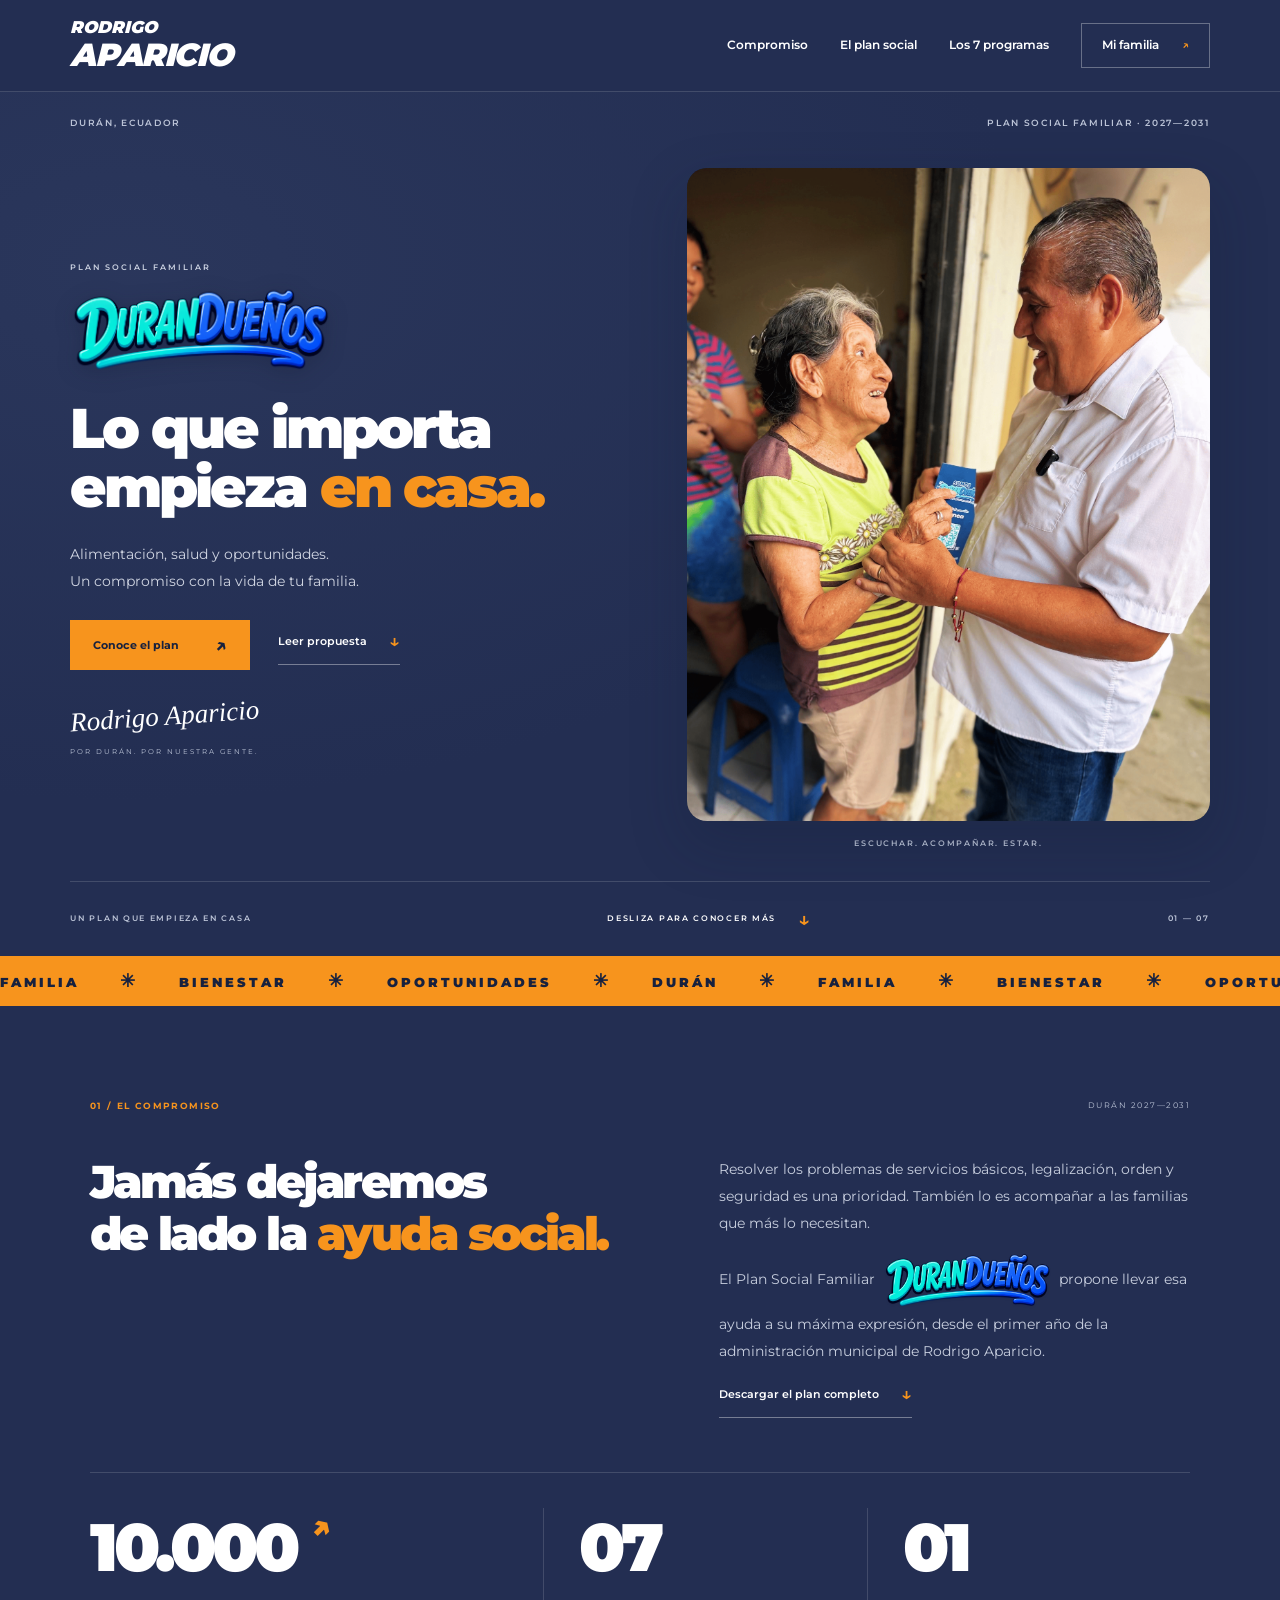
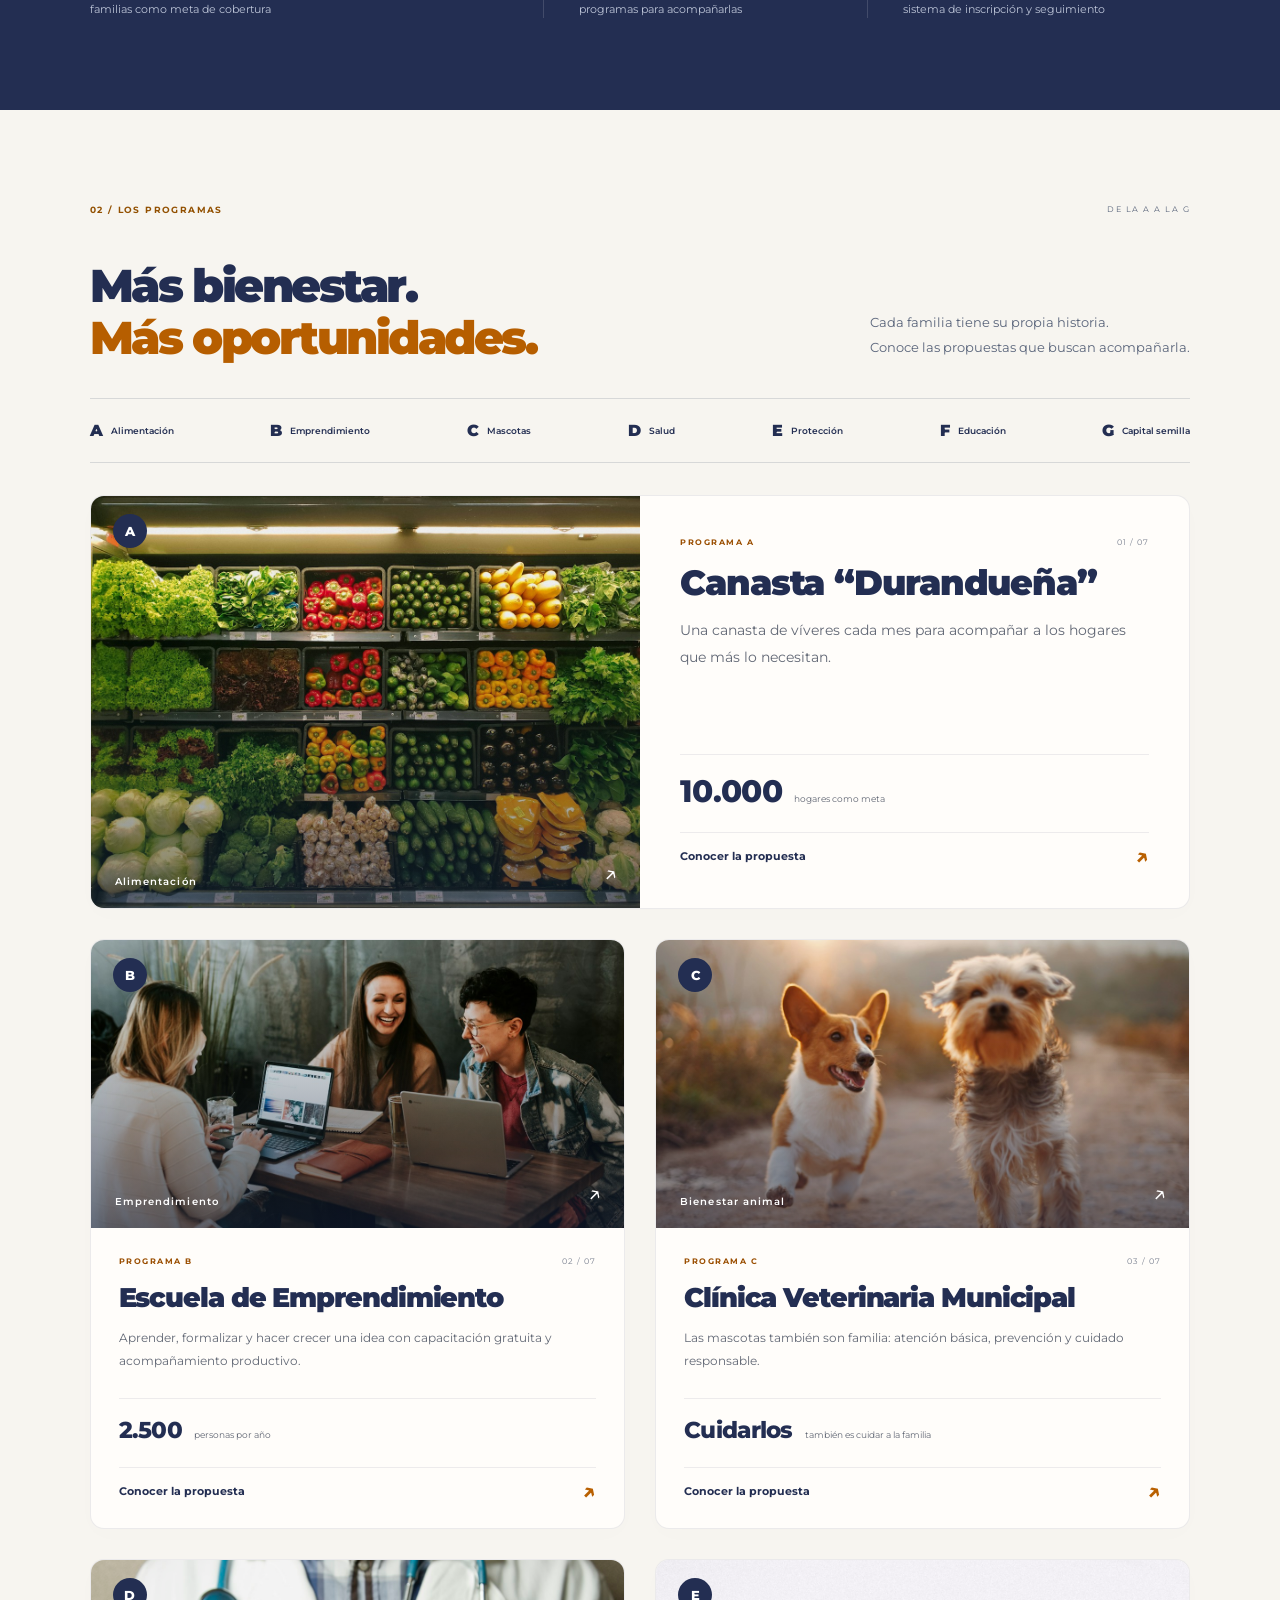
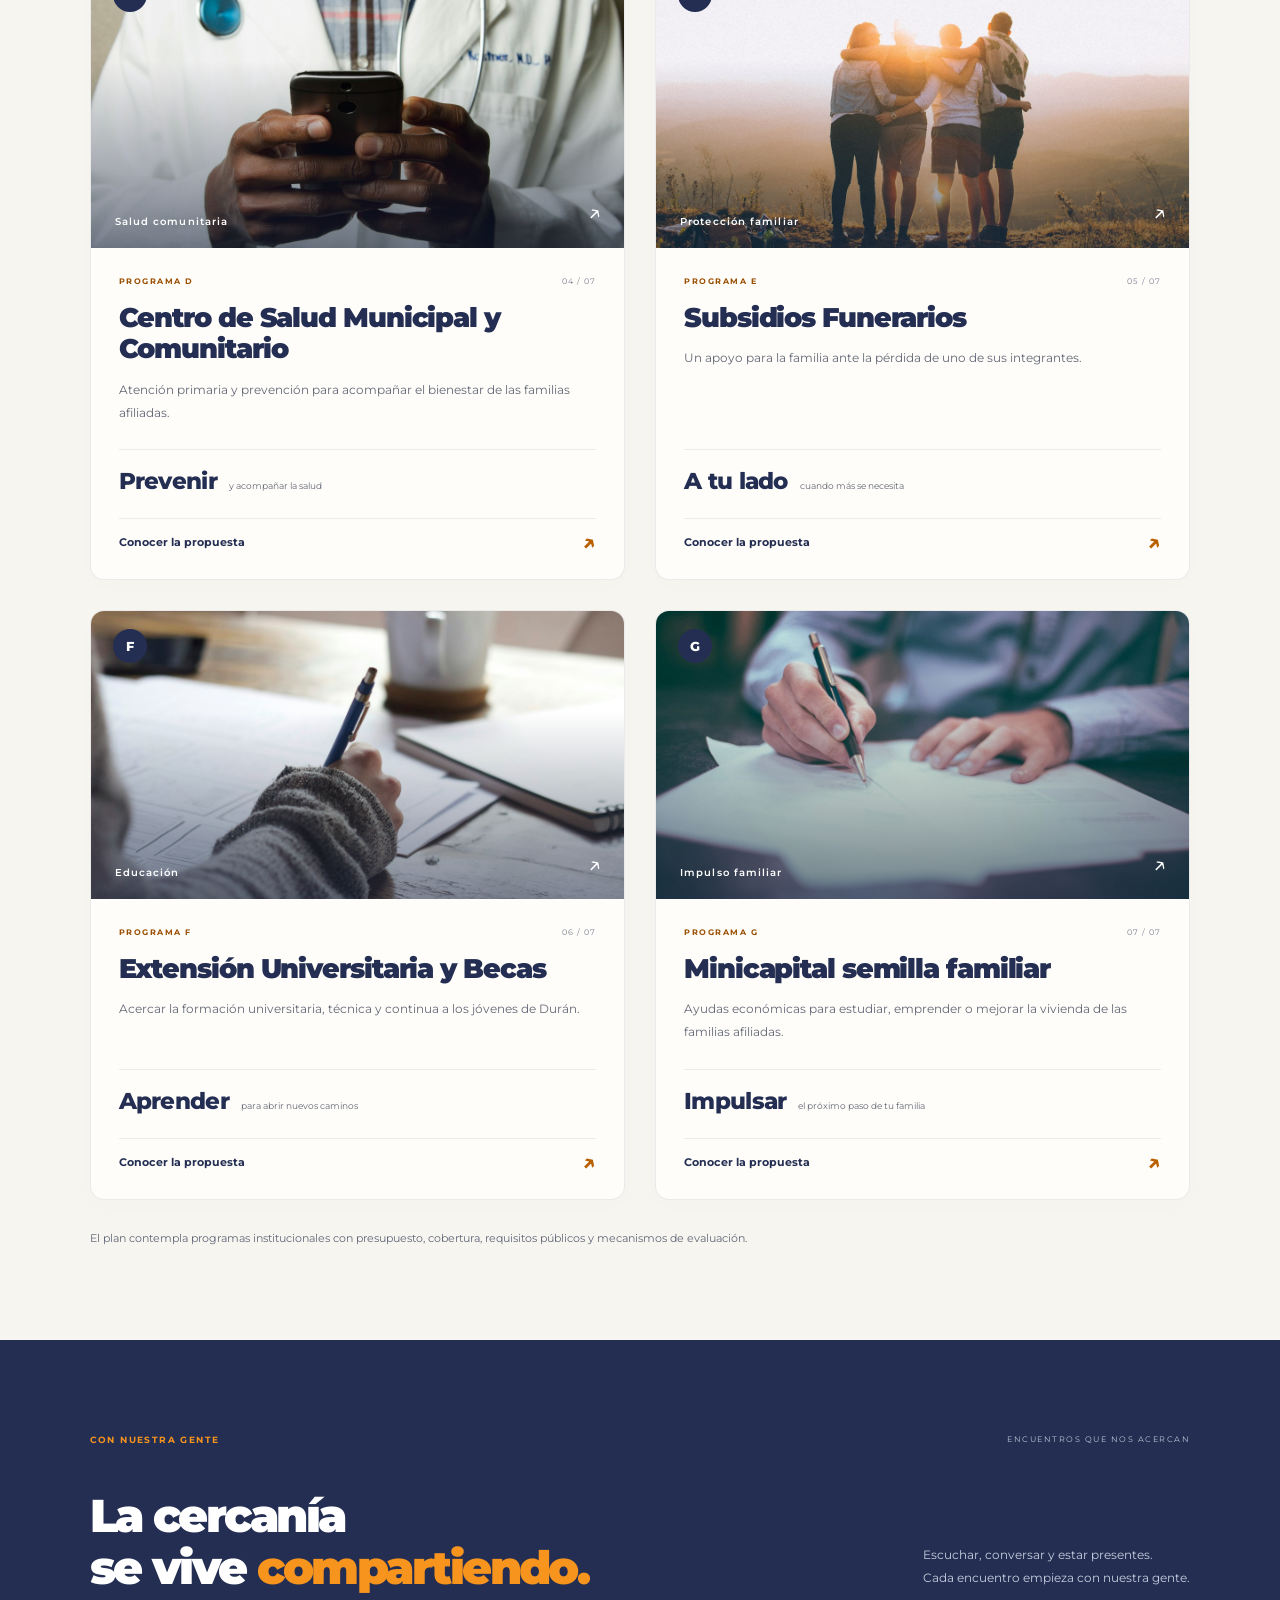
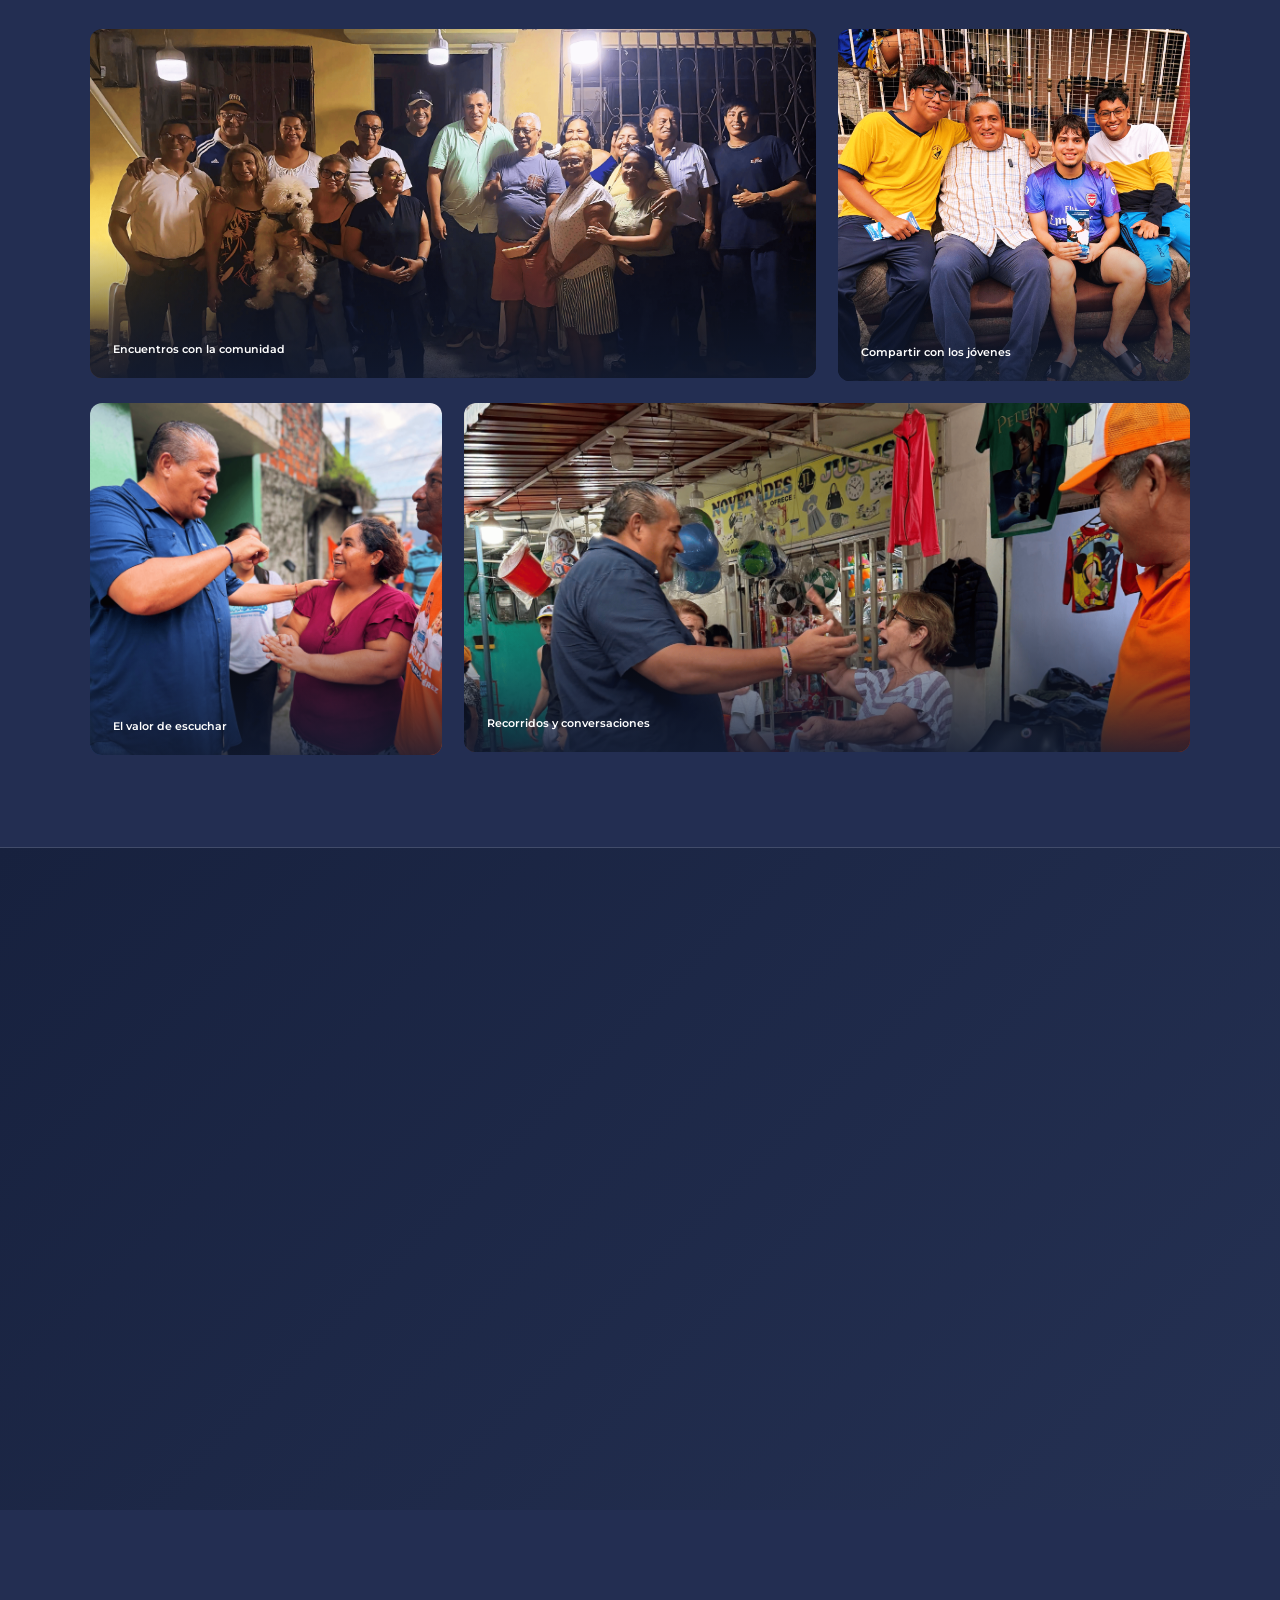
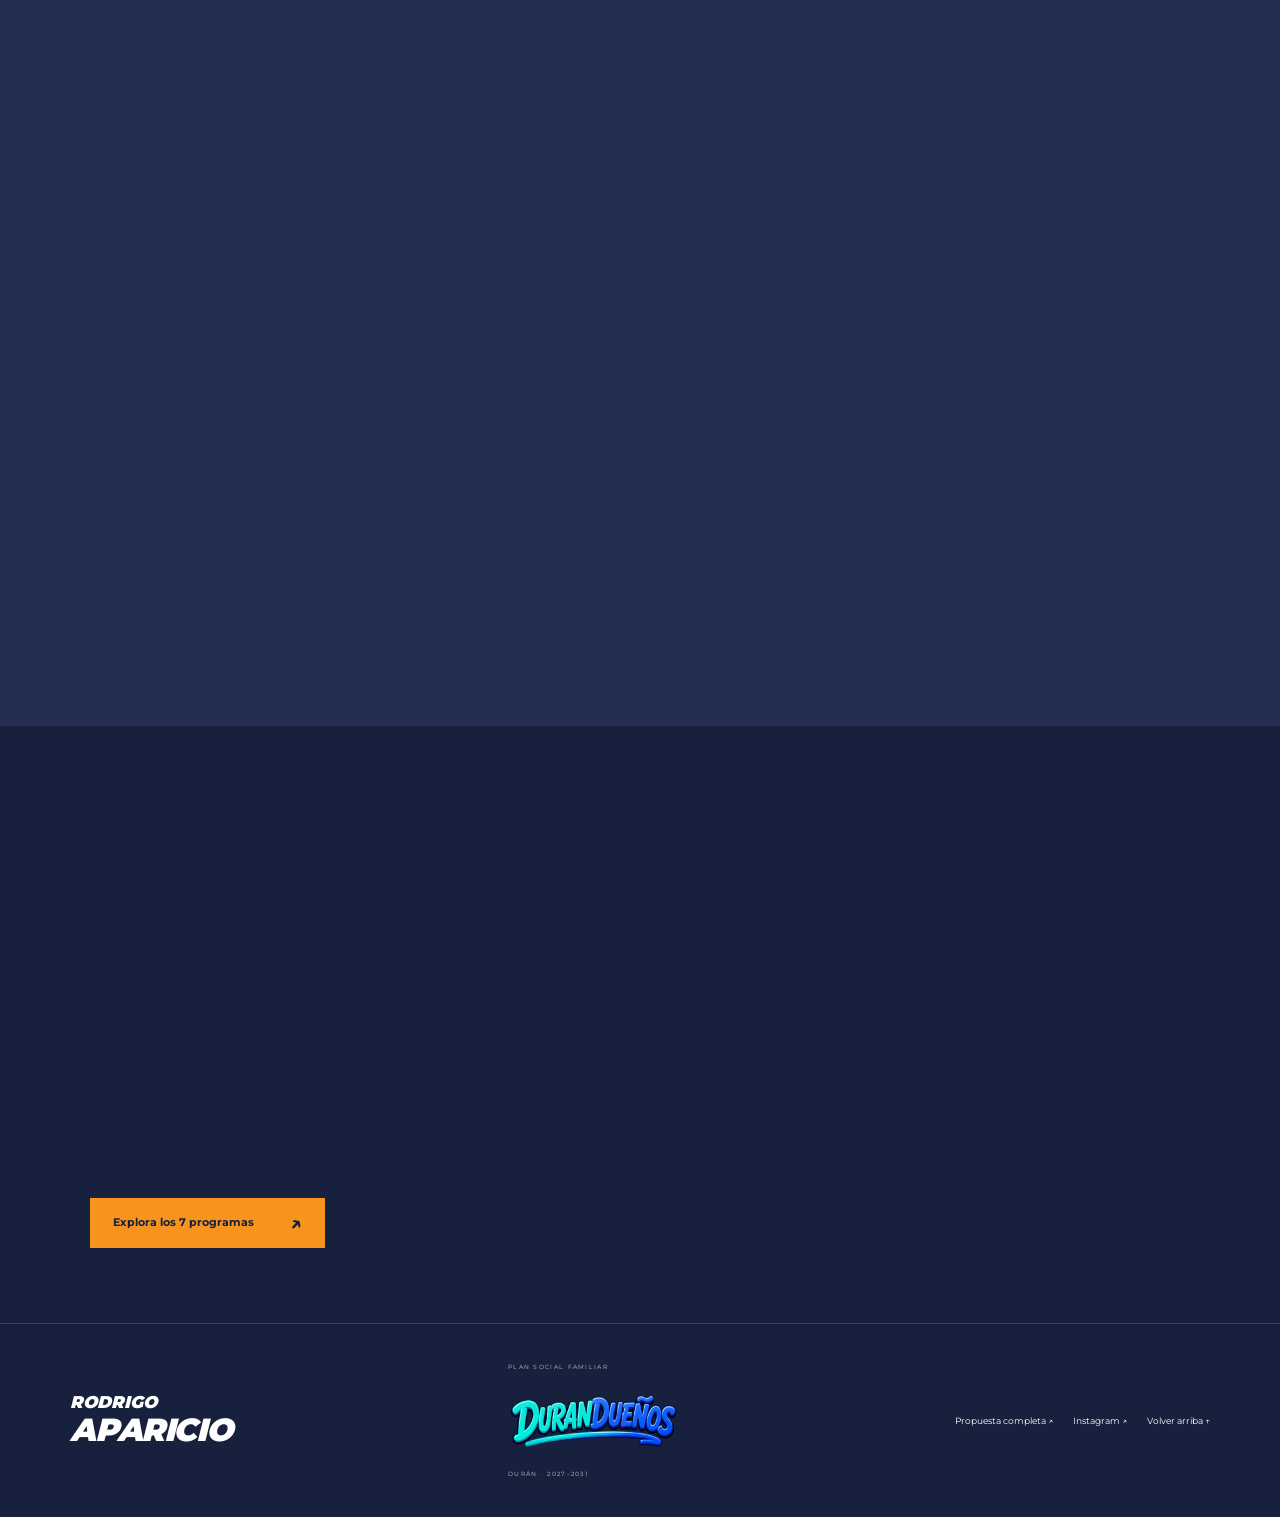
==== commit 0b0ad2b4: "Keep faces visible in the community gallery photograph" ====
--- a/index.html
+++ b/index.html
@@ -1,5 +1,5 @@
 <!doctype html>
-<html lang="es"><head><meta charset="utf-8"><meta name="viewport" content="width=device-width,initial-scale=1"><meta name="theme-color" content="#232e52"><title>Rodrigo Aparicio | Durandueños</title><meta name="description" content="Conoce el Plan Social Familiar Somos Durandueños de Rodrigo Aparicio: siete programas para las familias de Durán, 2027–2031."><meta property="og:title" content="Rodrigo Aparicio · Durandueños"><meta property="og:description" content="Siete programas. Un compromiso con las familias de Durán."><meta property="og:type" content="website"><link rel="icon" href="assets/favicon.svg" type="image/svg+xml"><link rel="stylesheet" href="styles.css?v=20261111-5"><script src="app.js?v=20261111" defer></script></head><body>
+<html lang="es"><head><meta charset="utf-8"><meta name="viewport" content="width=device-width,initial-scale=1"><meta name="theme-color" content="#232e52"><title>Rodrigo Aparicio | Durandueños</title><meta name="description" content="Conoce el Plan Social Familiar Somos Durandueños de Rodrigo Aparicio: siete programas para las familias de Durán, 2027–2031."><meta property="og:title" content="Rodrigo Aparicio · Durandueños"><meta property="og:description" content="Siete programas. Un compromiso con las familias de Durán."><meta property="og:type" content="website"><link rel="icon" href="assets/favicon.svg" type="image/svg+xml"><link rel="stylesheet" href="styles.css?v=20261111-6"><script src="app.js?v=20261111" defer></script></head><body>
 <a class="skip" href="#contenido">Ir al contenido</a>
 <header class="header"><a href="#inicio" class="brand name-brand" aria-label="Rodrigo Aparicio, inicio"><span class="brand-first">RODRIGO</span><span class="brand-last">APARICIO</span></a><nav id="navigation" aria-label="Navegación principal"><a href="#rodrigo">Compromiso</a><a href="#plan">El plan social</a><a href="#programas">Los 7 programas</a><a href="#familias" class="nav-cta">Mi familia <span>↗</span></a></nav><button class="menu-button" aria-label="Abrir menú" aria-expanded="false" aria-controls="navigation"><span></span><span></span></button></header>
 <main id="contenido"><section class="hero" id="inicio"><div class="hero-topline"><span>DURÁN, ECUADOR</span><span>PLAN SOCIAL FAMILIAR · 2027—2031</span></div><div class="hero-grid"><div class="hero-copy"><div class="hero-program-brand"><span>PLAN SOCIAL FAMILIAR</span><img class="hero-wordmark" src="assets/duranduenos.png" width="2176" height="720" alt="Durandueños" loading="eager"></div><h1>Lo que importa<br>empieza <em>en casa.</em></h1><p class="hero-description">Alimentación, salud y oportunidades.<br>Un compromiso con la vida de tu familia.</p><div class="hero-actions"><a class="button orange-button" href="#programas">Conoce el plan <span>↗</span></a><a class="text-link" href="assets/plan-social-somos-duranduenos.pdf" target="_blank" rel="noopener">Leer propuesta <span>↓</span></a></div><div class="hero-signature"><span>Rodrigo Aparicio</span><small>POR DURÁN. POR NUESTRA GENTE.</small></div></div><figure class="hero-portrait hero-community"><div class="portrait-frame"><img src="assets/comunidad/visita-vecina.webp" width="3024" height="4032" alt="Rodrigo Aparicio conversa con una vecina y le toma las manos" fetchpriority="high"></div><figcaption>ESCUCHAR. ACOMPAÑAR. ESTAR.</figcaption></figure></div><div class="hero-bottom"><span>UN PLAN QUE EMPIEZA EN CASA</span><a href="#plan" aria-label="Descubrir el plan">DESLIZA PARA CONOCER MÁS <span>↓</span></a><span>01 — 07</span></div></section>
--- a/styles.css
+++ b/styles.css
@@ -22,6 +22,6 @@
 .brand.name-brand{font-family:Montserrat,Arial,sans-serif;font-weight:900;font-style:italic;gap:1px}.name-brand .brand-first{font-family:Montserrat,Arial,sans-serif;font-size:17px;font-weight:900;font-style:italic;letter-spacing:0;line-height:1.05}.name-brand .brand-last{font-family:Montserrat,Arial,sans-serif;font-size:32px;font-weight:900;font-style:italic;letter-spacing:-1.4px;line-height:1.04}
 @media(max-width:700px){.name-brand .brand-first{font-size:15px;letter-spacing:0}.name-brand .brand-last{font-size:28px;letter-spacing:-1.2px}.footer .name-brand .brand-first{font-size:14px;letter-spacing:0}.footer .name-brand .brand-last{font-size:27px;letter-spacing:-1.2px}}
 /* Supplied community photographs: show shared moments in the opening section. */
-.hero-portrait.hero-community{margin:0;max-width:580px;width:100%;padding:0;align-self:center}.hero-community .portrait-frame{border-radius:20px;aspect-ratio:4/5;transform:none;background:var(--deep);box-shadow:0 22px 55px #111b3340}.hero-community .portrait-frame img{transform:none;object-position:50% 0%;object-fit:cover}.hero-community .portrait-frame:after{display:none}.hero-community figcaption{font-size:8px;font-weight:600;color:var(--muted);letter-spacing:1.8px;line-height:1.8;margin-top:15px;text-align:center}.hero-grid:has(.hero-community){grid-template-columns:1.05fr 1fr;gap:6%;margin-top:38px;margin-bottom:30px}.rodrigo-mark.personal-portrait{transform:none;border-radius:24px;aspect-ratio:.9;max-width:430px;width:100%;margin:0 auto}.personal-portrait>img{object-position:50% 30%}.personal-portrait figcaption span{font-size:24px;line-height:1.2;letter-spacing:.5px}.community{background:var(--navy);border-bottom:1px solid var(--line)}.community-heading{display:flex;justify-content:space-between;align-items:flex-end;gap:35px;margin-bottom:35px}.community-heading h2{margin:0}.community-heading>p{font-size:12px;color:#c7cede;line-height:1.9;margin:0 0 4px;max-width:320px}.community-gallery{display:grid;grid-template-columns:1fr 1fr 1fr;gap:22px}.community-shot{position:relative;margin:0;aspect-ratio:1;min-height:0;overflow:hidden;border-radius:12px;background:var(--deep)}.community-shot.community-wide{grid-column:span 2;aspect-ratio:2.08}.community-shot img{display:block;width:100%;height:100%;object-fit:cover;object-position:50% 35%}.community-shot:after{content:'';position:absolute;inset:60% 0 0;background:linear-gradient(transparent,#111b33d9);pointer-events:none}.community-shot figcaption{position:absolute;z-index:1;bottom:20px;left:23px;right:20px;font-size:11px;font-weight:600;line-height:1.6;color:white}.community-shot:first-child img{object-position:50% 50%}.community-shot:nth-child(2) img{object-position:50% 36%}.community-shot:nth-child(3) img{object-position:50% 27%}.community-shot:nth-child(4) img{object-position:50% 38%}
+.hero-portrait.hero-community{margin:0;max-width:580px;width:100%;padding:0;align-self:center}.hero-community .portrait-frame{border-radius:20px;aspect-ratio:4/5;transform:none;background:var(--deep);box-shadow:0 22px 55px #111b3340}.hero-community .portrait-frame img{transform:none;object-position:50% 0%;object-fit:cover}.hero-community .portrait-frame:after{display:none}.hero-community figcaption{font-size:8px;font-weight:600;color:var(--muted);letter-spacing:1.8px;line-height:1.8;margin-top:15px;text-align:center}.hero-grid:has(.hero-community){grid-template-columns:1.05fr 1fr;gap:6%;margin-top:38px;margin-bottom:30px}.rodrigo-mark.personal-portrait{transform:none;border-radius:24px;aspect-ratio:.9;max-width:430px;width:100%;margin:0 auto}.personal-portrait>img{object-position:50% 30%}.personal-portrait figcaption span{font-size:24px;line-height:1.2;letter-spacing:.5px}.community{background:var(--navy);border-bottom:1px solid var(--line)}.community-heading{display:flex;justify-content:space-between;align-items:flex-end;gap:35px;margin-bottom:35px}.community-heading h2{margin:0}.community-heading>p{font-size:12px;color:#c7cede;line-height:1.9;margin:0 0 4px;max-width:320px}.community-gallery{display:grid;grid-template-columns:1fr 1fr 1fr;gap:22px}.community-shot{position:relative;margin:0;aspect-ratio:1;min-height:0;overflow:hidden;border-radius:12px;background:var(--deep)}.community-shot.community-wide{grid-column:span 2;aspect-ratio:2.08}.community-shot img{display:block;width:100%;height:100%;object-fit:cover;object-position:50% 35%}.community-shot:after{content:'';position:absolute;inset:60% 0 0;background:linear-gradient(transparent,#111b33d9);pointer-events:none}.community-shot figcaption{position:absolute;z-index:1;bottom:20px;left:23px;right:20px;font-size:11px;font-weight:600;line-height:1.6;color:white}.community-shot:first-child img{object-position:50% 50%}.community-shot:nth-child(2) img{object-position:50% 36%}.community-shot:nth-child(3) img{object-position:50% 27%}.community-shot:nth-child(4) img{object-position:50% 10%}
 @media(max-width:1000px){.community-gallery{gap:16px}.community-shot.community-wide{aspect-ratio:2.06}.community-heading>p{font-size:11px}.hero-grid:has(.hero-community){gap:5%}.hero-community figcaption{font-size:7px;letter-spacing:1.3px}}
-@media(max-width:700px){.hero-grid:has(.hero-community){grid-template-columns:1fr;gap:28px;margin-top:25px;margin-bottom:23px}.hero-portrait.hero-community{width:100%;max-width:420px;margin:0 auto;padding:0}.hero-community .portrait-frame{aspect-ratio:4/5;border-radius:16px;transform:none}.hero-community .portrait-frame img{transform:none;object-position:center top}.hero-community figcaption{font-size:7px;letter-spacing:1.2px;margin-top:12px}.community-heading{display:block;margin-bottom:25px}.community-heading h2{font-size:32px}.community-heading>p{font-size:11px;margin:18px 0 0}.community-gallery{grid-template-columns:1fr 1fr;gap:14px}.community-shot{aspect-ratio:.8;border-radius:10px}.community-shot.community-wide{grid-column:1/-1;aspect-ratio:1.4}.community-shot figcaption{font-size:9px;left:15px;bottom:14px;right:12px}.community-shot:first-child img{object-position:50% 50%}.community-shot:nth-child(2) img{object-position:50% 28%}.community-shot:nth-child(3) img{object-position:45% 25%}.community-shot:nth-child(4) img{object-position:50% 32%}.rodrigo-mark.personal-portrait{width:95%;max-width:380px;aspect-ratio:1;border-radius:18px}}
+@media(max-width:700px){.hero-grid:has(.hero-community){grid-template-columns:1fr;gap:28px;margin-top:25px;margin-bottom:23px}.hero-portrait.hero-community{width:100%;max-width:420px;margin:0 auto;padding:0}.hero-community .portrait-frame{aspect-ratio:4/5;border-radius:16px;transform:none}.hero-community .portrait-frame img{transform:none;object-position:center top}.hero-community figcaption{font-size:7px;letter-spacing:1.2px;margin-top:12px}.community-heading{display:block;margin-bottom:25px}.community-heading h2{font-size:32px}.community-heading>p{font-size:11px;margin:18px 0 0}.community-gallery{grid-template-columns:1fr 1fr;gap:14px}.community-shot{aspect-ratio:.8;border-radius:10px}.community-shot.community-wide{grid-column:1/-1;aspect-ratio:1.4}.community-shot figcaption{font-size:9px;left:15px;bottom:14px;right:12px}.community-shot:first-child img{object-position:50% 50%}.community-shot:nth-child(2) img{object-position:50% 28%}.community-shot:nth-child(3) img{object-position:45% 25%}.community-shot:nth-child(4) img{object-position:50% 10%}.rodrigo-mark.personal-portrait{width:95%;max-width:380px;aspect-ratio:1;border-radius:18px}}
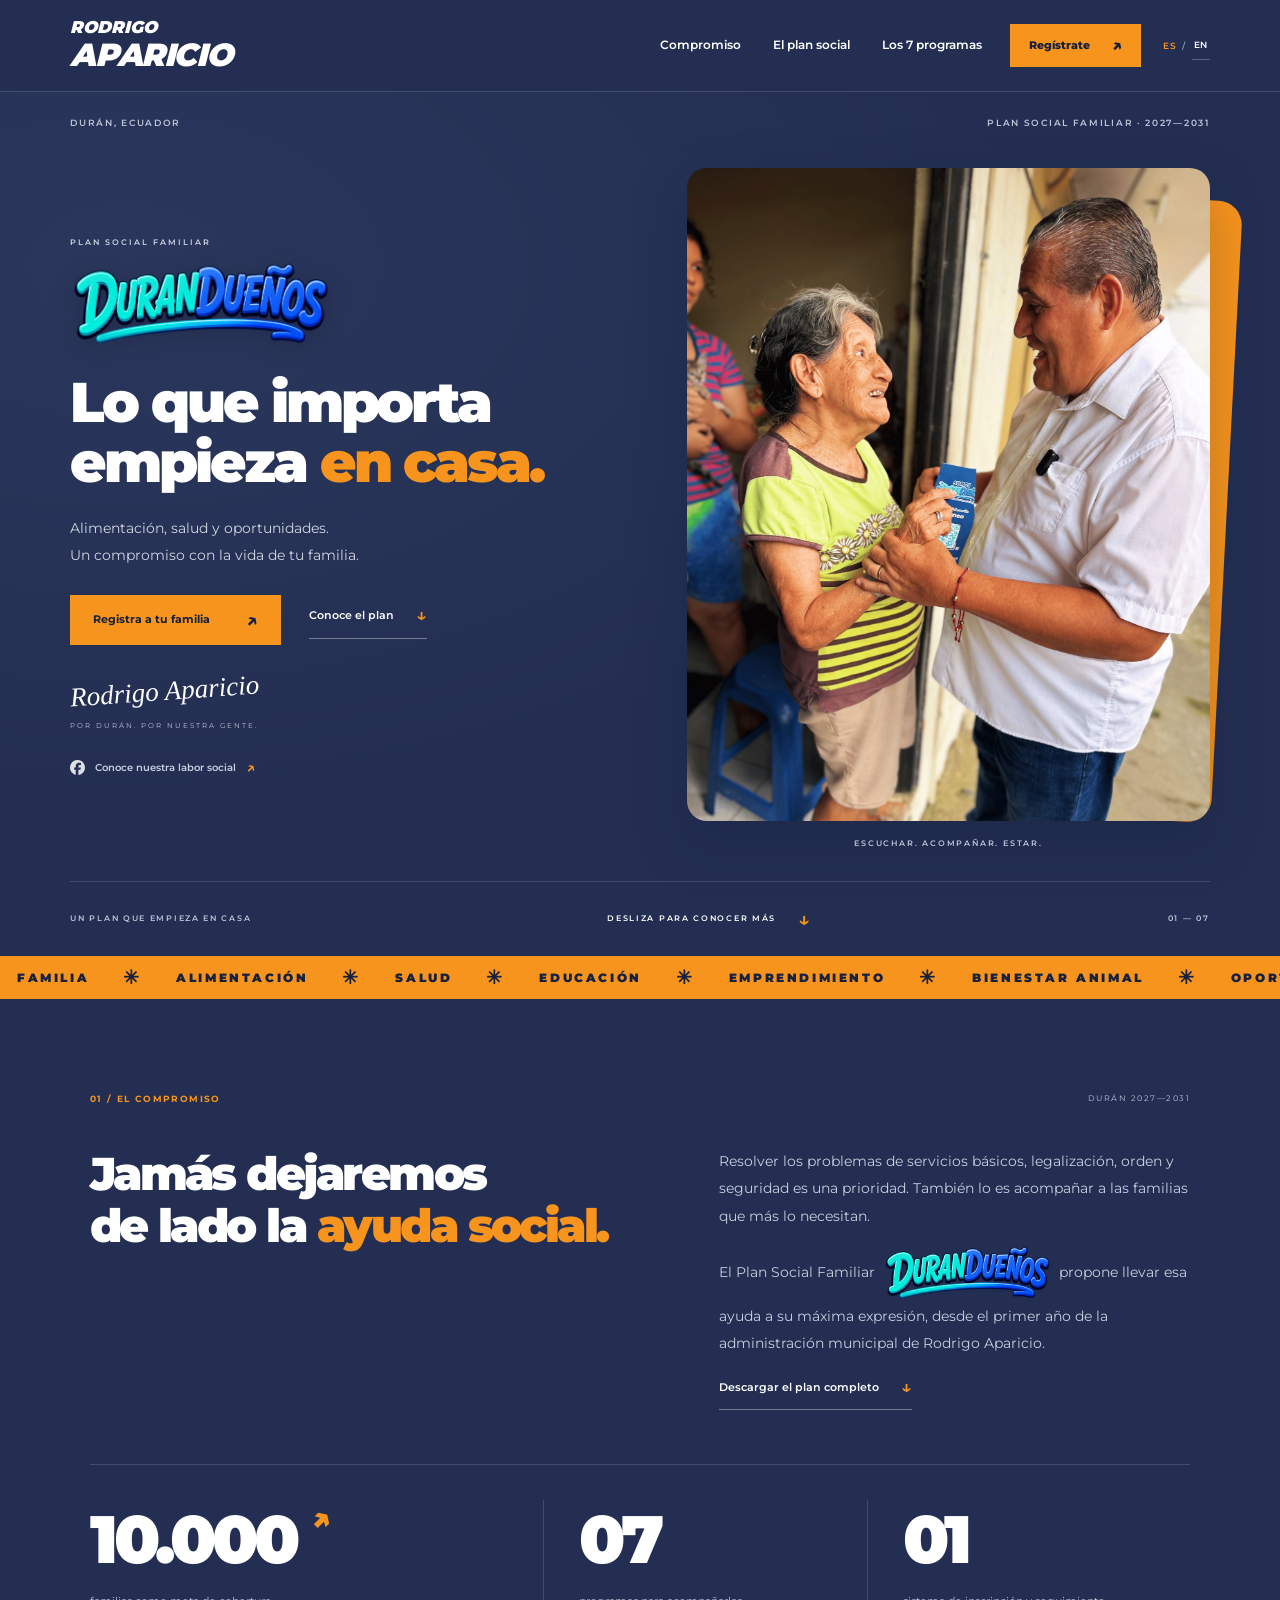
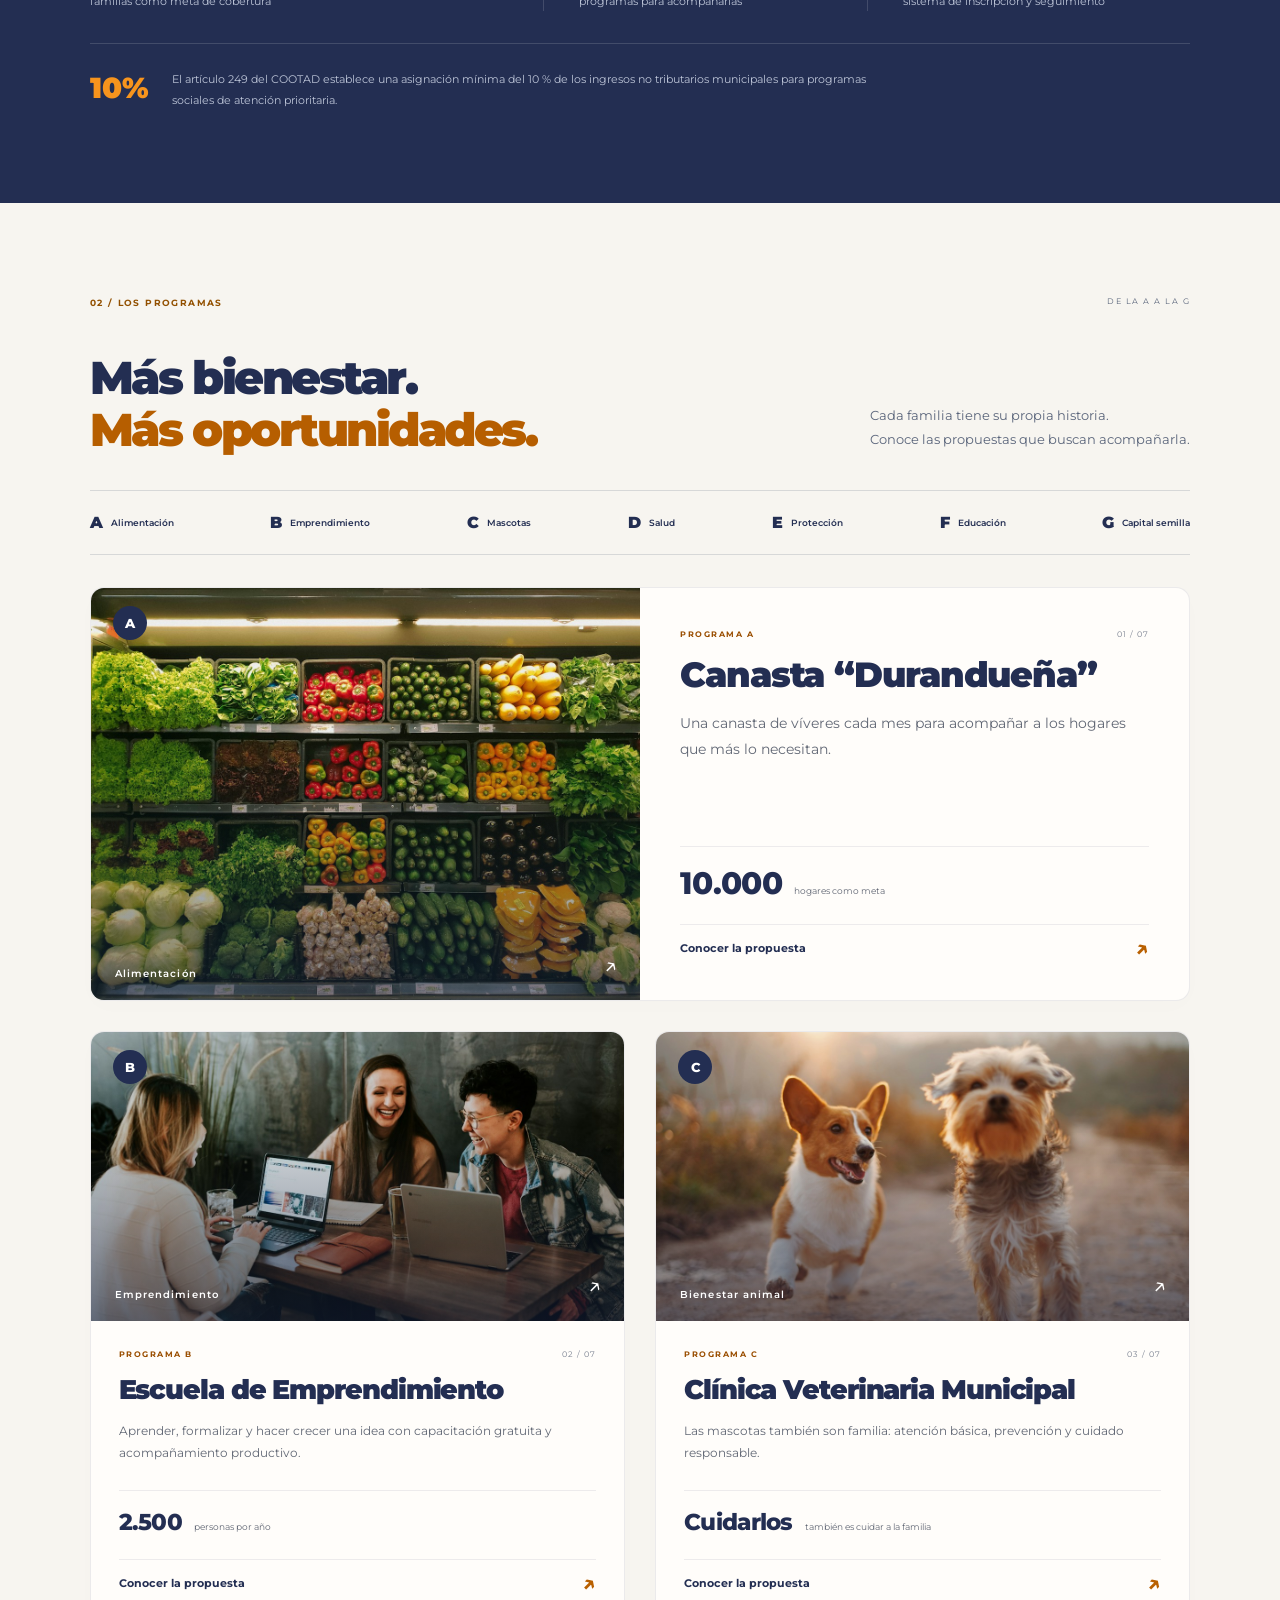
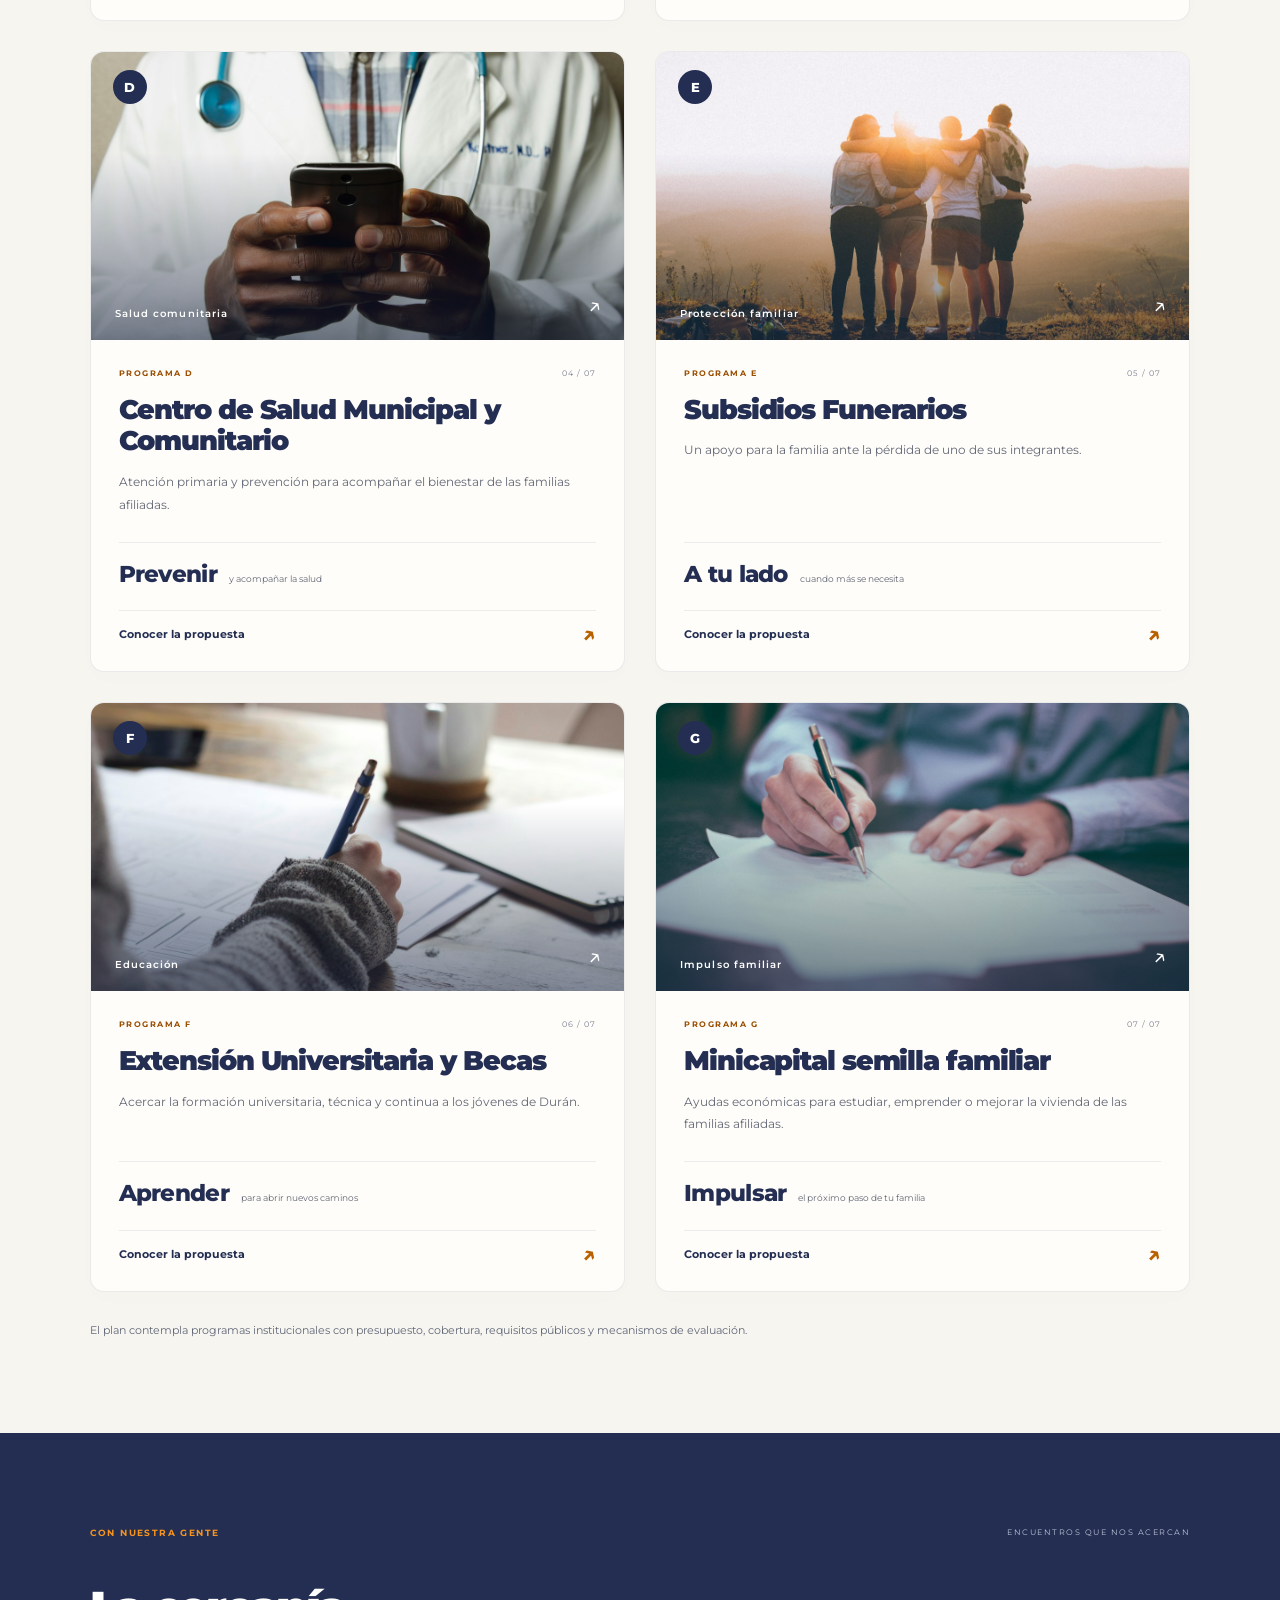
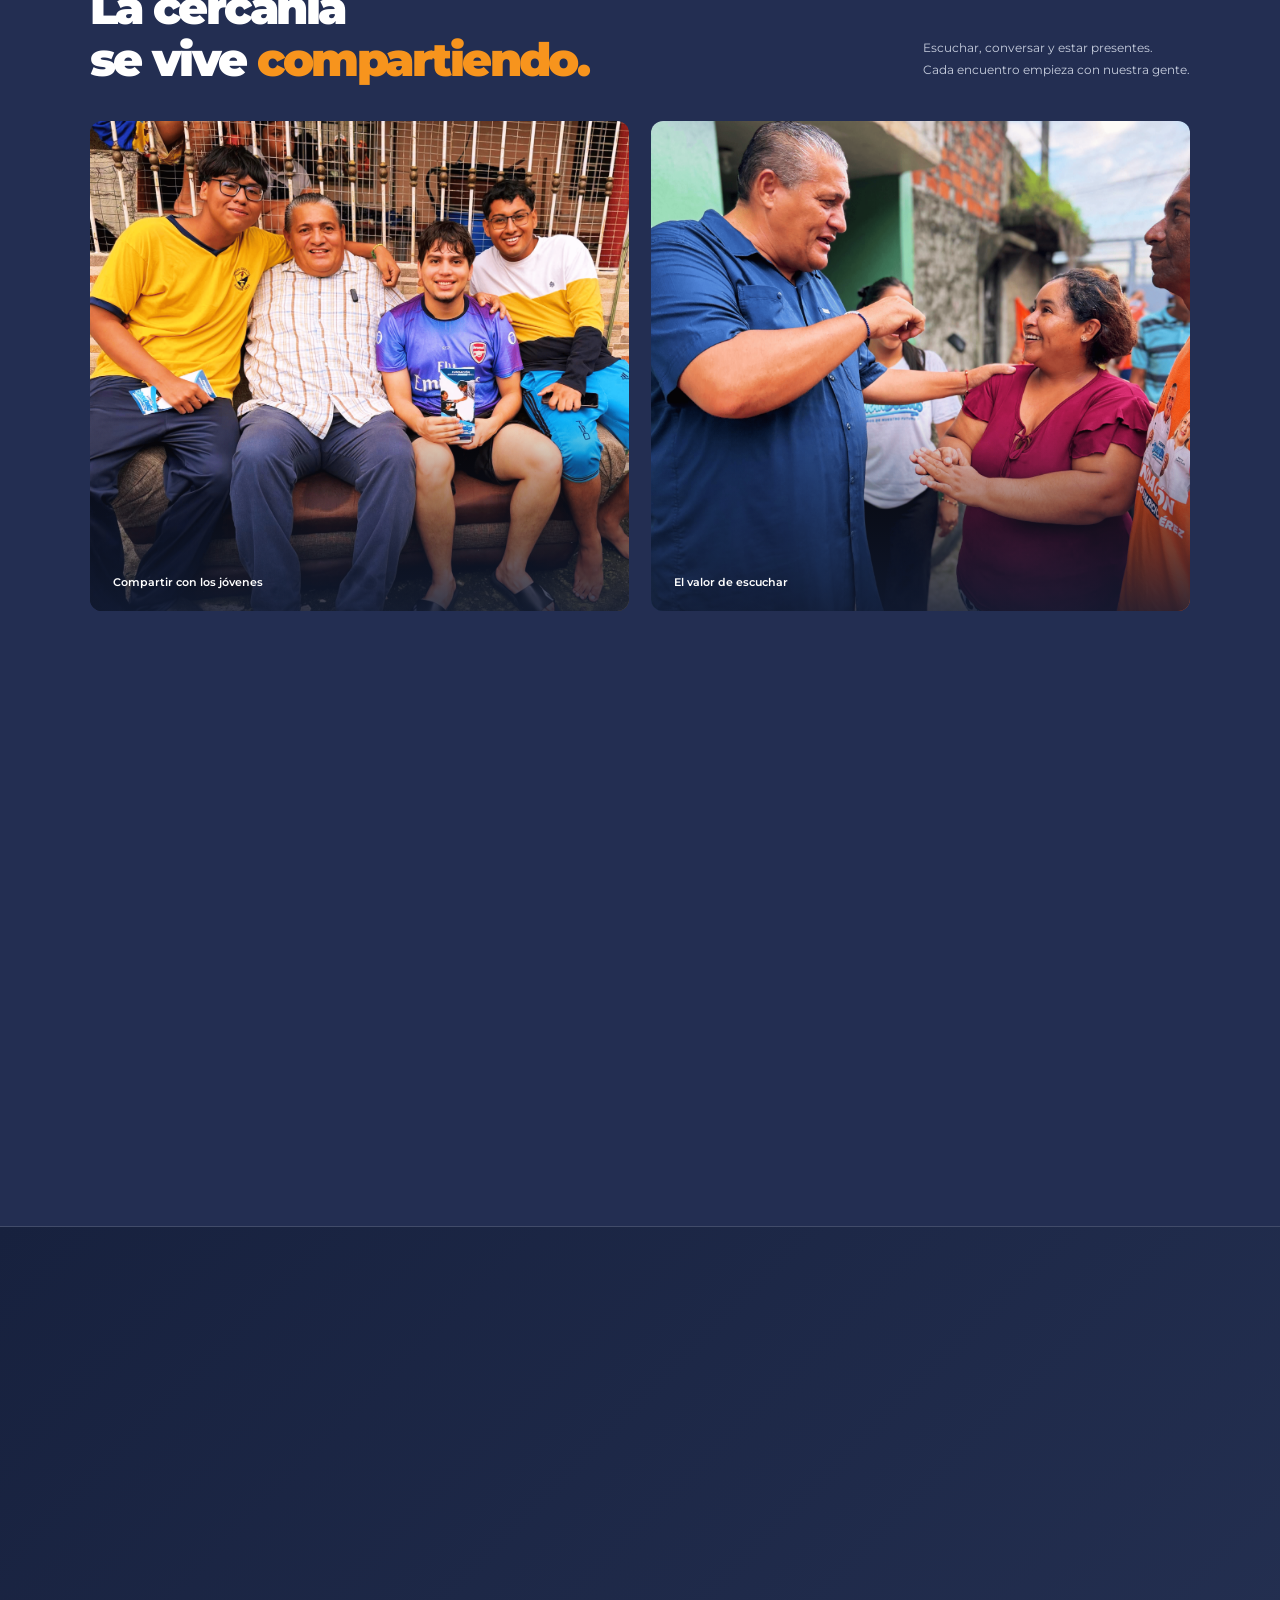
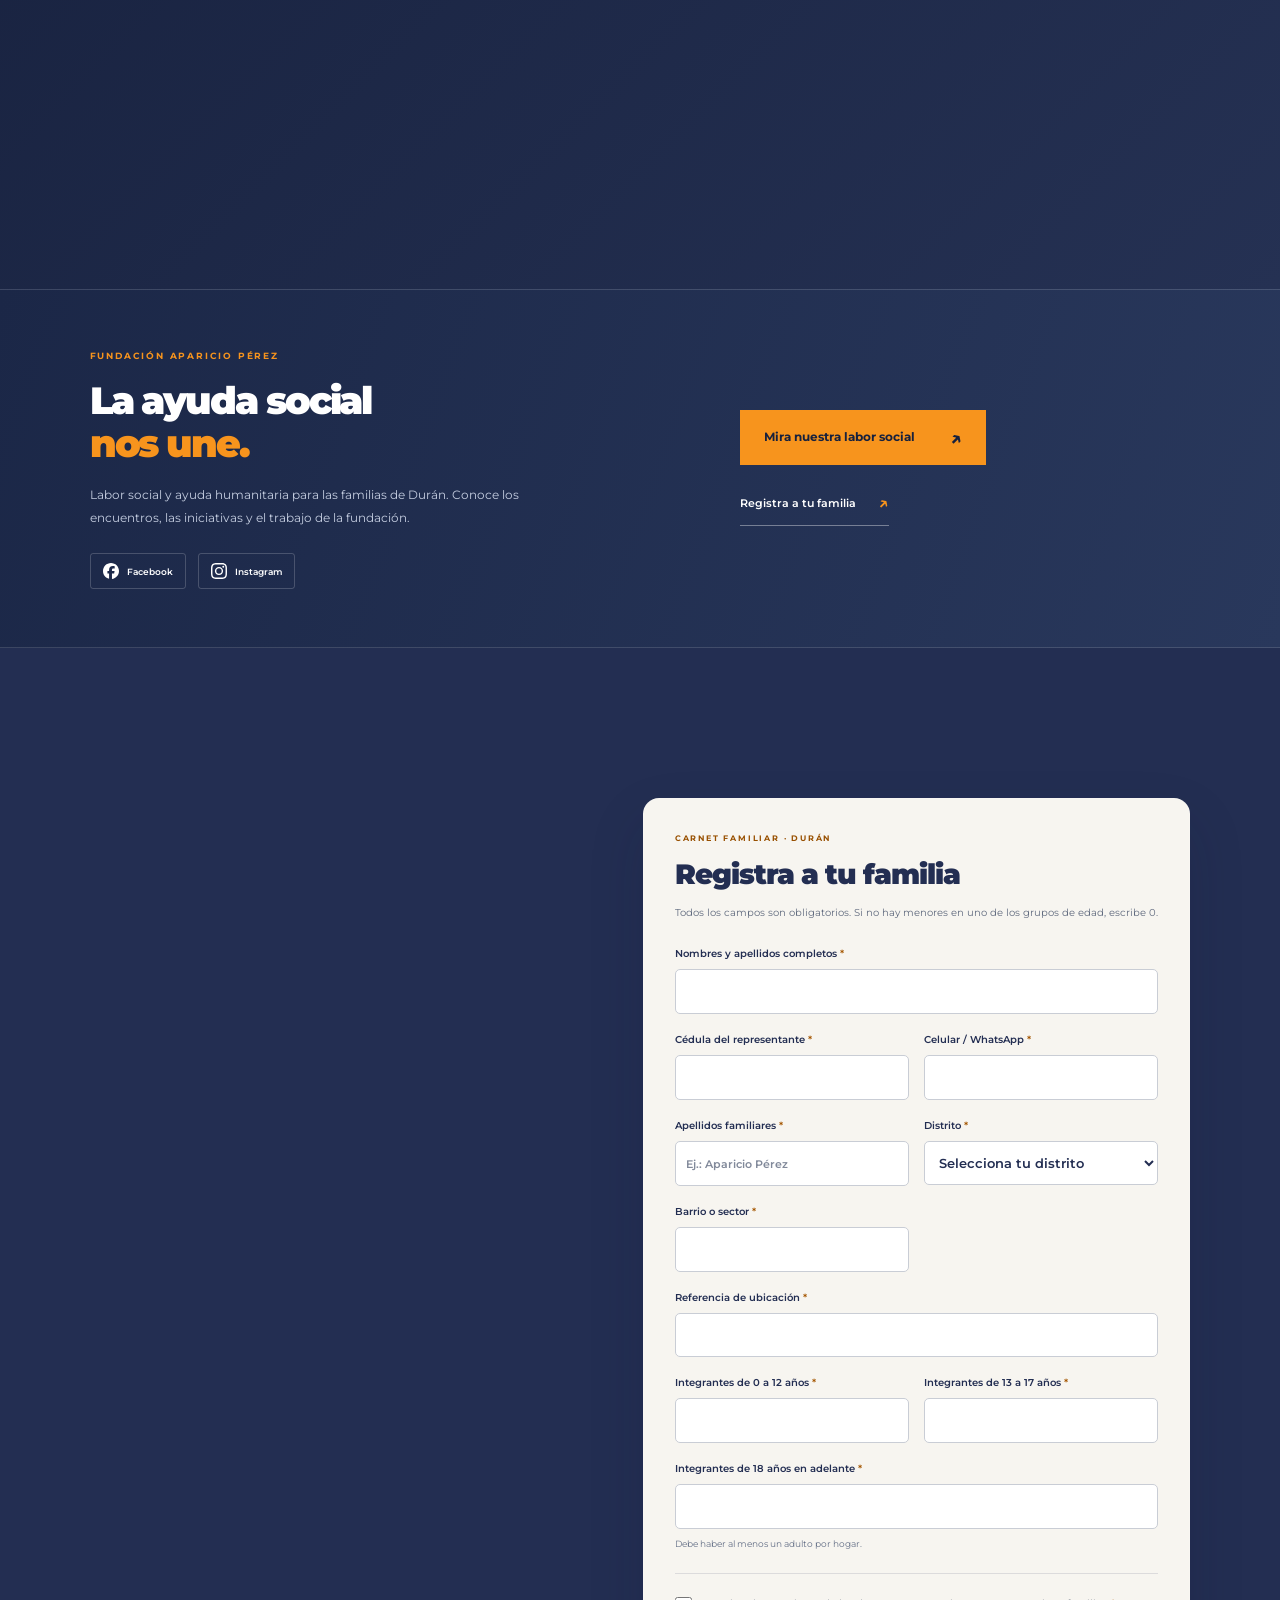
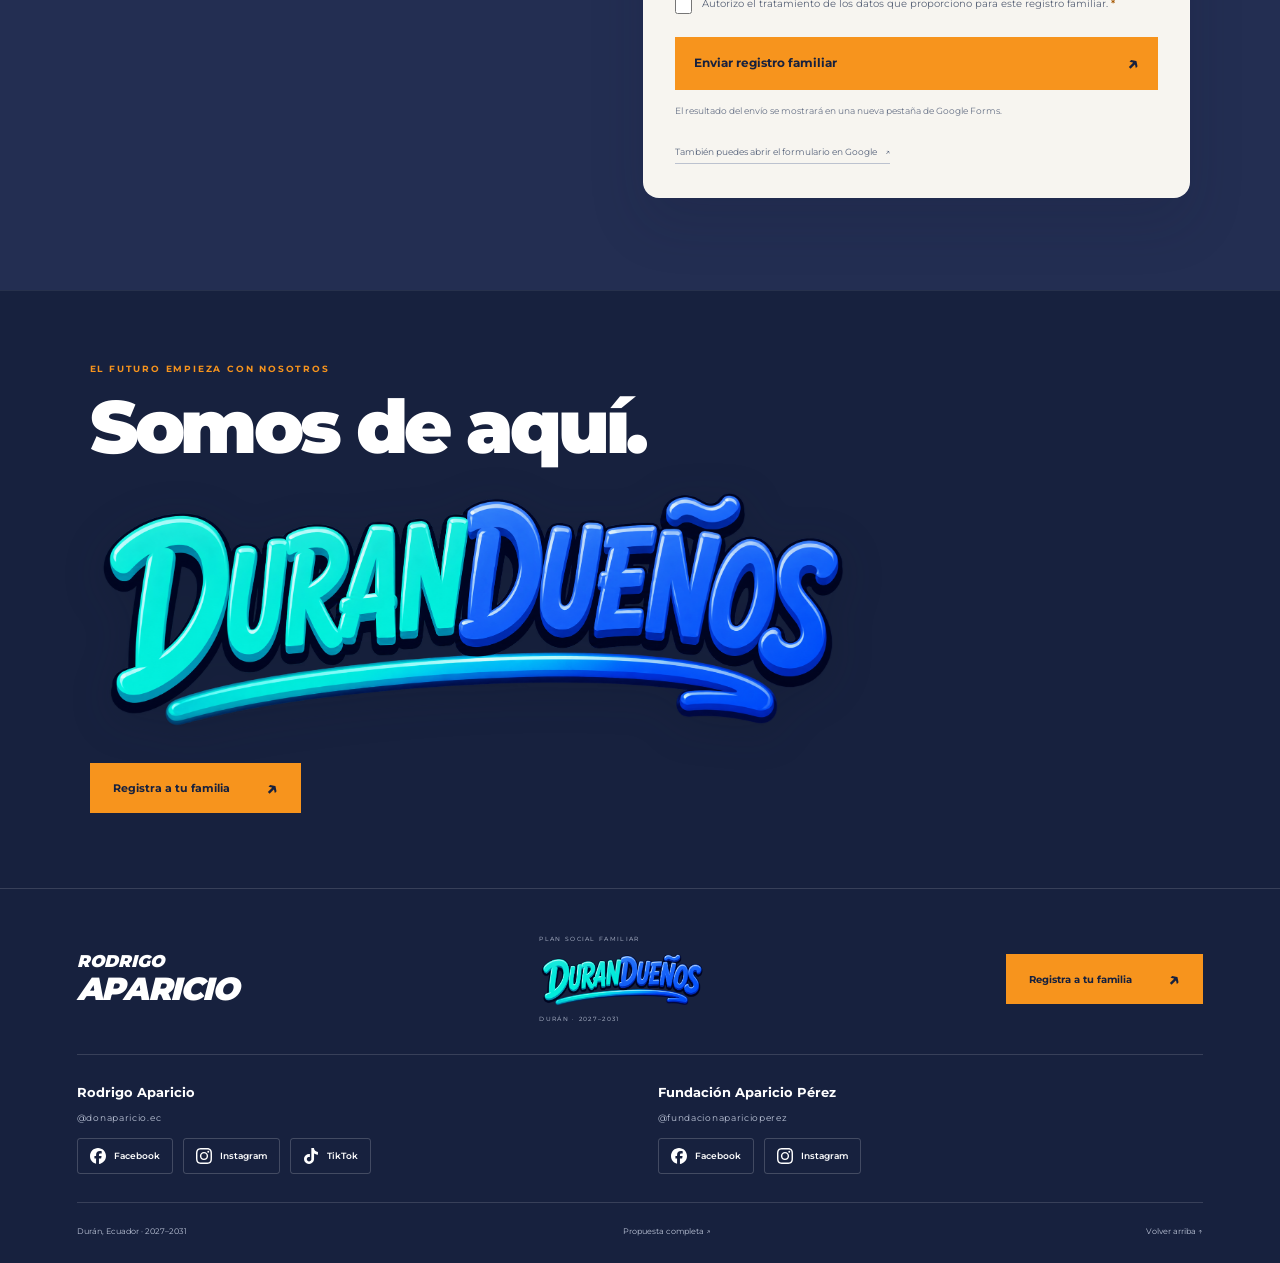
==== commit f4d8b324: "Integrate Google Forms household registration, bilingual pages and social CTAs" ====
--- a/index.html
+++ b/index.html
@@ -1,14 +1,13 @@
-<!doctype html>
-<html lang="es"><head><meta charset="utf-8"><meta name="viewport" content="width=device-width,initial-scale=1"><meta name="theme-color" content="#232e52"><title>Rodrigo Aparicio | Durandueños</title><meta name="description" content="Conoce el Plan Social Familiar Somos Durandueños de Rodrigo Aparicio: siete programas para las familias de Durán, 2027–2031."><meta property="og:title" content="Rodrigo Aparicio · Durandueños"><meta property="og:description" content="Siete programas. Un compromiso con las familias de Durán."><meta property="og:type" content="website"><link rel="icon" href="assets/favicon.svg" type="image/svg+xml"><link rel="stylesheet" href="styles.css?v=20261111-6"><script src="app.js?v=20261111" defer></script></head><body>
+<!DOCTYPE html><html lang="es"><head><meta charset="utf-8"><meta name="viewport" content="width=device-width,initial-scale=1"><meta name="theme-color" content="#232e52"><title>Rodrigo Aparicio | Durandueños</title><meta name="description" content="Conoce el Plan Social Familiar Somos Durandueños de Rodrigo Aparicio: siete programas para las familias de Durán, 2027–2031."><meta property="og:title" content="Rodrigo Aparicio · Durandueños"><meta property="og:description" content="Siete programas. Un compromiso con las familias de Durán."><meta property="og:type" content="website"><link rel="icon" href="assets/favicon.svg" type="image/svg+xml"><link rel="stylesheet" href="styles.css?v=20261112-1"><script src="app.js?v=20261112-1" defer=""></script><link rel="alternate" hreflang="es" href="https://jesuszambranop.github.io/DONAPA/index.html"><link rel="alternate" hreflang="en" href="https://jesuszambranop.github.io/DONAPA/en.html"><link rel="alternate" hreflang="x-default" href="https://jesuszambranop.github.io/DONAPA/index.html"></head><body>
 <a class="skip" href="#contenido">Ir al contenido</a>
-<header class="header"><a href="#inicio" class="brand name-brand" aria-label="Rodrigo Aparicio, inicio"><span class="brand-first">RODRIGO</span><span class="brand-last">APARICIO</span></a><nav id="navigation" aria-label="Navegación principal"><a href="#rodrigo">Compromiso</a><a href="#plan">El plan social</a><a href="#programas">Los 7 programas</a><a href="#familias" class="nav-cta">Mi familia <span>↗</span></a></nav><button class="menu-button" aria-label="Abrir menú" aria-expanded="false" aria-controls="navigation"><span></span><span></span></button></header>
-<main id="contenido"><section class="hero" id="inicio"><div class="hero-topline"><span>DURÁN, ECUADOR</span><span>PLAN SOCIAL FAMILIAR · 2027—2031</span></div><div class="hero-grid"><div class="hero-copy"><div class="hero-program-brand"><span>PLAN SOCIAL FAMILIAR</span><img class="hero-wordmark" src="assets/duranduenos.png" width="2176" height="720" alt="Durandueños" loading="eager"></div><h1>Lo que importa<br>empieza <em>en casa.</em></h1><p class="hero-description">Alimentación, salud y oportunidades.<br>Un compromiso con la vida de tu familia.</p><div class="hero-actions"><a class="button orange-button" href="#programas">Conoce el plan <span>↗</span></a><a class="text-link" href="assets/plan-social-somos-duranduenos.pdf" target="_blank" rel="noopener">Leer propuesta <span>↓</span></a></div><div class="hero-signature"><span>Rodrigo Aparicio</span><small>POR DURÁN. POR NUESTRA GENTE.</small></div></div><figure class="hero-portrait hero-community"><div class="portrait-frame"><img src="assets/comunidad/visita-vecina.webp" width="3024" height="4032" alt="Rodrigo Aparicio conversa con una vecina y le toma las manos" fetchpriority="high"></div><figcaption>ESCUCHAR. ACOMPAÑAR. ESTAR.</figcaption></figure></div><div class="hero-bottom"><span>UN PLAN QUE EMPIEZA EN CASA</span><a href="#plan" aria-label="Descubrir el plan">DESLIZA PARA CONOCER MÁS <span>↓</span></a><span>01 — 07</span></div></section>
-<div class="ticker" aria-hidden="true"><div>FAMILIA <span>✳</span> BIENESTAR <span>✳</span> OPORTUNIDADES <span>✳</span> DURÁN <span>✳</span> FAMILIA <span>✳</span> BIENESTAR <span>✳</span> OPORTUNIDADES <span>✳</span> DURÁN <span>✳</span></div></div>
-<section class="intro section-pad" id="plan"><div class="section-index reveal"><span class="eyebrow">01 / EL COMPROMISO</span><span class="small-label">DURÁN 2027—2031</span></div><div class="intro-grid"><h2 class="reveal">Jamás dejaremos<br>de lado la <span class="orange">ayuda social.</span></h2><div class="intro-copy reveal"><p>Resolver los problemas de servicios básicos, legalización, orden y seguridad es una prioridad. También lo es acompañar a las familias que más lo necesitan.</p><p>El Plan Social Familiar <img class="inline-wordmark" src="assets/duranduenos.png" width="2176" height="720" alt="Durandueños" loading="lazy"> propone llevar esa ayuda a su máxima expresión, desde el primer año de la administración municipal de Rodrigo Aparicio.</p><a class="text-link" href="assets/plan-social-somos-duranduenos.pdf" download>Descargar el plan completo <span>↓</span></a></div></div><div class="numbers reveal"><div><strong>10.000<span>↗</span></strong><p>familias como meta de cobertura</p></div><div><strong>07</strong><p>programas para acompañarlas</p></div><div><strong>01</strong><p>sistema de inscripción y seguimiento</p></div></div></section>
+<header class="header"><a href="#inicio" class="brand name-brand" aria-label="Rodrigo Aparicio, inicio"><span class="brand-first">RODRIGO</span><span class="brand-last">APARICIO</span></a><nav id="navigation" aria-label="Navegación principal"><a href="#rodrigo">Compromiso</a><a href="#plan">El plan social</a><a href="#programas">Los 7 programas</a></nav><div class="header-actions"><a href="#registro" class="header-register">Regístrate <span aria-hidden="true">↗</span></a><nav class="language-switch" aria-label="Idioma"><span lang="es" aria-current="page">ES</span><span aria-hidden="true">/</span><a href="en.html" lang="en" hreflang="en" aria-label="View this website in English">EN</a></nav></div><button class="menu-button" aria-label="Abrir menú" aria-expanded="false" aria-controls="navigation"><span></span><span></span></button></header>
+<main id="contenido"><section class="hero" id="inicio"><div class="hero-topline"><span>DURÁN, ECUADOR</span><span>PLAN SOCIAL FAMILIAR · 2027—2031</span></div><div class="hero-grid"><div class="hero-copy"><div class="hero-program-brand"><span>PLAN SOCIAL FAMILIAR</span><img class="hero-wordmark" src="assets/duranduenos.png" width="2176" height="720" alt="Durandueños" loading="eager"></div><h1>Lo que importa<br>empieza <em>en casa.</em></h1><p class="hero-description">Alimentación, salud y oportunidades.<br>Un compromiso con la vida de tu familia.</p><div class="hero-actions"><a class="button orange-button" href="#registro">Registra a tu familia <span>↗</span></a><a class="text-link" href="#programas">Conoce el plan <span>↓</span></a></div><div class="hero-signature"><span>Rodrigo Aparicio</span><small>POR DURÁN. POR NUESTRA GENTE.</small></div><a class="hero-social-cta" href="https://www.facebook.com/fundacionaparicioperez/" target="_blank" rel="noopener noreferrer"><img src="assets/social/facebook.svg" alt="" width="15" height="15">Conoce nuestra labor social <span aria-hidden="true">↗</span></a></div><figure class="hero-portrait hero-community"><div class="portrait-frame"><img src="assets/comunidad/visita-vecina.webp" width="3024" height="4032" alt="Rodrigo Aparicio conversa con una vecina y le toma las manos" fetchpriority="high"></div><figcaption>ESCUCHAR. ACOMPAÑAR. ESTAR.</figcaption></figure></div><div class="hero-bottom"><span>UN PLAN QUE EMPIEZA EN CASA</span><a href="#plan" aria-label="Descubrir el plan">DESLIZA PARA CONOCER MÁS <span>↓</span></a><span>01 — 07</span></div></section>
+<div class="ticker" aria-hidden="true"><div class="ticker-track"><div class="ticker-group"><b class="ticker-word">FAMILIA</b><i aria-hidden="true">✳</i><b class="ticker-word">ALIMENTACIÓN</b><i aria-hidden="true">✳</i><b class="ticker-word">SALUD</b><i aria-hidden="true">✳</i><b class="ticker-word">EDUCACIÓN</b><i aria-hidden="true">✳</i><b class="ticker-word">EMPRENDIMIENTO</b><i aria-hidden="true">✳</i><b class="ticker-word">BIENESTAR ANIMAL</b><i aria-hidden="true">✳</i><b class="ticker-word">OPORTUNIDADES</b><i aria-hidden="true">✳</i><b class="ticker-word">COMUNIDAD</b><i aria-hidden="true">✳</i><b class="ticker-word">VIVIENDA</b><i aria-hidden="true">✳</i><b class="ticker-word">PROTECCIÓN FAMILIAR</b><i aria-hidden="true">✳</i><b class="ticker-word">BECAS</b><i aria-hidden="true">✳</i><b class="ticker-word">DURÁN</b><i aria-hidden="true">✳</i></div><div class="ticker-group"><b class="ticker-word">FAMILIA</b><i aria-hidden="true">✳</i><b class="ticker-word">ALIMENTACIÓN</b><i aria-hidden="true">✳</i><b class="ticker-word">SALUD</b><i aria-hidden="true">✳</i><b class="ticker-word">EDUCACIÓN</b><i aria-hidden="true">✳</i><b class="ticker-word">EMPRENDIMIENTO</b><i aria-hidden="true">✳</i><b class="ticker-word">BIENESTAR ANIMAL</b><i aria-hidden="true">✳</i><b class="ticker-word">OPORTUNIDADES</b><i aria-hidden="true">✳</i><b class="ticker-word">COMUNIDAD</b><i aria-hidden="true">✳</i><b class="ticker-word">VIVIENDA</b><i aria-hidden="true">✳</i><b class="ticker-word">PROTECCIÓN FAMILIAR</b><i aria-hidden="true">✳</i><b class="ticker-word">BECAS</b><i aria-hidden="true">✳</i><b class="ticker-word">DURÁN</b><i aria-hidden="true">✳</i></div></div></div>
+<section class="intro section-pad" id="plan"><div class="section-index reveal"><span class="eyebrow">01 / EL COMPROMISO</span><span class="small-label">DURÁN 2027—2031</span></div><div class="intro-grid"><h2 class="reveal">Jamás dejaremos<br>de lado la <span class="orange">ayuda social.</span></h2><div class="intro-copy reveal"><p>Resolver los problemas de servicios básicos, legalización, orden y seguridad es una prioridad. También lo es acompañar a las familias que más lo necesitan.</p><p>El Plan Social Familiar <img class="inline-wordmark" src="assets/duranduenos.png" width="2176" height="720" alt="Durandueños" loading="lazy"> propone llevar esa ayuda a su máxima expresión, desde el primer año de la administración municipal de Rodrigo Aparicio.</p><a class="text-link" href="assets/plan-social-somos-duranduenos.pdf" download="">Descargar el plan completo <span>↓</span></a></div></div><div class="numbers reveal"><div><strong>10.000<span>↗</span></strong><p>familias como meta de cobertura</p></div><div><strong>07</strong><p>programas para acompañarlas</p></div><div><strong>01</strong><p>sistema de inscripción y seguimiento</p></div></div><div class="plan-funding"><strong>10%</strong><p>El artículo 249 del COOTAD establece una asignación mínima del 10 % de los ingresos no tributarios municipales para programas sociales de atención prioritaria.</p></div></section>
 <section class="programs section-pad" id="programas"><div class="section-index reveal"><span class="eyebrow">02 / LOS PROGRAMAS</span><span class="small-label">DE LA A A LA G</span></div><div class="programs-heading reveal"><h2>Más bienestar.<br><span class="orange">Más oportunidades.</span></h2><p>Cada familia tiene su propia historia.<br>Conoce las propuestas que buscan acompañarla.</p></div><nav class="program-nav" aria-label="Ir a un programa"><a href="#programa-a">A <span>Alimentación</span></a><a href="#programa-b">B <span>Emprendimiento</span></a><a href="#programa-c">C <span>Mascotas</span></a><a href="#programa-d">D <span>Salud</span></a><a href="#programa-e">E <span>Protección</span></a><a href="#programa-f">F <span>Educación</span></a><a href="#programa-g">G <span>Capital semilla</span></a></nav><div class="program-list"><article class="program program-photo reveal" id="programa-a"><a class="program-photo-link" href="assets/plan-social-somos-duranduenos.pdf#page=6" data-proposal="a" aria-label="Conocer la propuesta: Canasta “Durandueña”"><img class="program-photo-image" src="assets/photos/alimentacion.jpg" alt="Frutas y verduras en los estantes de un mercado" width="1200" height="800" loading="lazy"><span class="photo-shade"></span><span class="program-letter">A</span><span class="photo-category">Alimentación</span><span class="photo-arrow" aria-hidden="true">↗</span></a><div class="program-card-body"><div class="program-card-top"><span class="eyebrow">PROGRAMA A</span><span class="program-number">01 / 07</span></div><h3>Canasta “Durandueña”</h3><p>Una canasta de víveres cada mes para acompañar a los hogares que más lo necesitan.</p><div class="card-fact"><strong>10.000</strong><span>hogares como meta</span></div><a class="proposal-open" href="assets/plan-social-somos-duranduenos.pdf#page=6" data-proposal="a" aria-label="Conocer la propuesta: Canasta “Durandueña”">Conocer la propuesta <span aria-hidden="true">↗</span></a></div></article><article class="program program-photo reveal" id="programa-b"><a class="program-photo-link" href="assets/plan-social-somos-duranduenos.pdf#page=6" data-proposal="b" aria-label="Conocer la propuesta: Escuela de Emprendimiento"><img class="program-photo-image" src="assets/photos/emprendimiento.jpg" alt="Tres personas conversan y trabajan con computadoras en una mesa" width="1200" height="800" loading="lazy"><span class="photo-shade"></span><span class="program-letter">B</span><span class="photo-category">Emprendimiento</span><span class="photo-arrow" aria-hidden="true">↗</span></a><div class="program-card-body"><div class="program-card-top"><span class="eyebrow">PROGRAMA B</span><span class="program-number">02 / 07</span></div><h3>Escuela de Emprendimiento</h3><p>Aprender, formalizar y hacer crecer una idea con capacitación gratuita y acompañamiento productivo.</p><div class="card-fact"><strong>2.500</strong><span>personas por año</span></div><a class="proposal-open" href="assets/plan-social-somos-duranduenos.pdf#page=6" data-proposal="b" aria-label="Conocer la propuesta: Escuela de Emprendimiento">Conocer la propuesta <span aria-hidden="true">↗</span></a></div></article><article class="program program-photo reveal" id="programa-c"><a class="program-photo-link" href="assets/plan-social-somos-duranduenos.pdf#page=7" data-proposal="c" aria-label="Conocer la propuesta: Clínica Veterinaria Municipal"><img class="program-photo-image" src="assets/photos/mascotas.jpg" alt="Dos perros corren juntos al aire libre" width="1200" height="800" loading="lazy"><span class="photo-shade"></span><span class="program-letter">C</span><span class="photo-category">Bienestar animal</span><span class="photo-arrow" aria-hidden="true">↗</span></a><div class="program-card-body"><div class="program-card-top"><span class="eyebrow">PROGRAMA C</span><span class="program-number">03 / 07</span></div><h3>Clínica Veterinaria Municipal</h3><p>Las mascotas también son familia: atención básica, prevención y cuidado responsable.</p><div class="card-fact"><strong>Cuidarlos</strong><span>también es cuidar a la familia</span></div><a class="proposal-open" href="assets/plan-social-somos-duranduenos.pdf#page=7" data-proposal="c" aria-label="Conocer la propuesta: Clínica Veterinaria Municipal">Conocer la propuesta <span aria-hidden="true">↗</span></a></div></article><article class="program program-photo reveal" id="programa-d"><a class="program-photo-link" href="assets/plan-social-somos-duranduenos.pdf#page=7" data-proposal="d" aria-label="Conocer la propuesta: Centro de Salud Municipal y Comunitario"><img class="program-photo-image" src="assets/photos/salud.jpg" alt="Profesional de salud con bata y estetoscopio" width="1200" height="800" loading="lazy"><span class="photo-shade"></span><span class="program-letter">D</span><span class="photo-category">Salud comunitaria</span><span class="photo-arrow" aria-hidden="true">↗</span></a><div class="program-card-body"><div class="program-card-top"><span class="eyebrow">PROGRAMA D</span><span class="program-number">04 / 07</span></div><h3>Centro de Salud Municipal y Comunitario</h3><p>Atención primaria y prevención para acompañar el bienestar de las familias afiliadas.</p><div class="card-fact"><strong>Prevenir</strong><span>y acompañar la salud</span></div><a class="proposal-open" href="assets/plan-social-somos-duranduenos.pdf#page=7" data-proposal="d" aria-label="Conocer la propuesta: Centro de Salud Municipal y Comunitario">Conocer la propuesta <span aria-hidden="true">↗</span></a></div></article><article class="program program-photo reveal" id="programa-e"><a class="program-photo-link" href="assets/plan-social-somos-duranduenos.pdf#page=9" data-proposal="e" aria-label="Conocer la propuesta: Subsidios Funerarios"><img class="program-photo-image" src="assets/photos/proteccion.jpg" alt="Personas se acompañan abrazadas frente a un paisaje al atardecer" width="1200" height="800" loading="lazy"><span class="photo-shade"></span><span class="program-letter">E</span><span class="photo-category">Protección familiar</span><span class="photo-arrow" aria-hidden="true">↗</span></a><div class="program-card-body"><div class="program-card-top"><span class="eyebrow">PROGRAMA E</span><span class="program-number">05 / 07</span></div><h3>Subsidios Funerarios</h3><p>Un apoyo para la familia ante la pérdida de uno de sus integrantes.</p><div class="card-fact"><strong>A tu lado</strong><span>cuando más se necesita</span></div><a class="proposal-open" href="assets/plan-social-somos-duranduenos.pdf#page=9" data-proposal="e" aria-label="Conocer la propuesta: Subsidios Funerarios">Conocer la propuesta <span aria-hidden="true">↗</span></a></div></article><article class="program program-photo reveal" id="programa-f"><a class="program-photo-link" href="assets/plan-social-somos-duranduenos.pdf#page=8" data-proposal="f" aria-label="Conocer la propuesta: Extensión Universitaria y Becas"><img class="program-photo-image" src="assets/photos/educacion.jpg" alt="Una persona toma apuntes junto a una computadora portátil" width="1200" height="800" loading="lazy"><span class="photo-shade"></span><span class="program-letter">F</span><span class="photo-category">Educación</span><span class="photo-arrow" aria-hidden="true">↗</span></a><div class="program-card-body"><div class="program-card-top"><span class="eyebrow">PROGRAMA F</span><span class="program-number">06 / 07</span></div><h3>Extensión Universitaria y Becas</h3><p>Acercar la formación universitaria, técnica y continua a los jóvenes de Durán.</p><div class="card-fact"><strong>Aprender</strong><span>para abrir nuevos caminos</span></div><a class="proposal-open" href="assets/plan-social-somos-duranduenos.pdf#page=8" data-proposal="f" aria-label="Conocer la propuesta: Extensión Universitaria y Becas">Conocer la propuesta <span aria-hidden="true">↗</span></a></div></article><article class="program program-photo reveal" id="programa-g"><a class="program-photo-link" href="assets/plan-social-somos-duranduenos.pdf#page=9" data-proposal="g" aria-label="Conocer la propuesta: Minicapital semilla familiar"><img class="program-photo-image" src="assets/photos/capital.jpg" alt="Una persona escribe sobre documentos en una mesa de trabajo" width="1200" height="800" loading="lazy"><span class="photo-shade"></span><span class="program-letter">G</span><span class="photo-category">Impulso familiar</span><span class="photo-arrow" aria-hidden="true">↗</span></a><div class="program-card-body"><div class="program-card-top"><span class="eyebrow">PROGRAMA G</span><span class="program-number">07 / 07</span></div><h3>Minicapital semilla familiar</h3><p>Ayudas económicas para estudiar, emprender o mejorar la vivienda de las familias afiliadas.</p><div class="card-fact"><strong>Impulsar</strong><span>el próximo paso de tu familia</span></div><a class="proposal-open" href="assets/plan-social-somos-duranduenos.pdf#page=9" data-proposal="g" aria-label="Conocer la propuesta: Minicapital semilla familiar">Conocer la propuesta <span aria-hidden="true">↗</span></a></div></article></div><p class="program-note">El plan contempla programas institucionales con presupuesto, cobertura, requisitos públicos y mecanismos de evaluación.</p></section>
-<section class="community section-pad" id="comunidad"><div class="section-index reveal"><span class="eyebrow">CON NUESTRA GENTE</span><span class="small-label">ENCUENTROS QUE NOS ACERCAN</span></div><div class="community-heading reveal"><h2>La cercanía<br>se vive <span class="orange">compartiendo.</span></h2><p>Escuchar, conversar y estar presentes.<br>Cada encuentro empieza con nuestra gente.</p></div><div class="community-gallery"><figure class="community-shot community-wide reveal"><img src="assets/comunidad/encuentro-comunidad.webp" alt="Rodrigo Aparicio posa junto a un grupo de vecinos y familias" width="4032" height="3024" loading="lazy"><figcaption>Encuentros con la comunidad</figcaption></figure><figure class="community-shot reveal"><img src="assets/comunidad/encuentro-jovenes.webp" alt="Rodrigo Aparicio comparte un momento con tres jóvenes sentados en una banca" width="2680" height="2891" loading="lazy"><figcaption>Compartir con los jóvenes</figcaption></figure><figure class="community-shot reveal"><img src="assets/comunidad/conversacion-vecinos.webp" alt="Rodrigo Aparicio conversa con una vecina durante un encuentro" width="3024" height="3554" loading="lazy"><figcaption>El valor de escuchar</figcaption></figure><figure class="community-shot community-wide reveal"><img src="assets/comunidad/recorrido-comercios.webp" alt="Rodrigo Aparicio saluda a una vecina en un local comercial" width="3120" height="3120" loading="lazy"><figcaption>Recorridos y conversaciones</figcaption></figure></div></section><section class="rodrigo section-pad" id="rodrigo"><figure class="rodrigo-mark personal-portrait reveal"><img src="assets/rodrigo-aparicio-retrato.jpg" alt="Rodrigo Aparicio mira a la cámara y saluda con el pulgar hacia arriba" width="680" height="810" loading="lazy"><figcaption><span>RODRIGO<br>APARICIO</span></figcaption></figure><div class="rodrigo-copy reveal"><p class="eyebrow">03 / COMPROMISO CON LA COMUNIDAD</p><h2>Una vocación<br>de <span class="orange">servicio.</span></h2><p>A través de la Fundación Rodrigo Aparicio Pérez, la ayuda social ha tomado forma en donaciones, brigadas médicas y veterinarias, capacitaciones y ferias de emprendimiento.</p><blockquote>“Jamás dejaremos de lado la ayuda social.”</blockquote><span class="signature">Rodrigo Aparicio</span><a class="text-link" href="https://www.instagram.com/donaparicio.ec/" target="_blank" rel="noopener">@donaparicio.ec <span>↗</span></a></div></section>
-<section class="families section-pad" id="familias"><div class="section-index reveal"><span class="eyebrow">04 / SOMOS FAMILIA</span><span class="small-label">CALIFICACIÓN Y CARNETIZACIÓN</span></div><div class="families-grid"><div class="reveal"><h2>Tu familia,<br><span class="orange">en el centro.</span></h2><p>La propuesta contempla un carnet familiar y un sistema único de inscripción y seguimiento. Los beneficios se desarrollarían una vez posesionada la nueva administración municipal.</p><ol class="steps"><li><span>01</span><div><h3>Prepara tus datos</h3><p>Información del jefe o jefa de hogar y de los integrantes de tu familia.</p></div></li><li><span>02</span><div><h3>Calificación familiar</h3><p>La incorporación estará sujeta a los requisitos de los programas.</p></div></li><li><span>03</span><div><h3>Carnetización</h3><p>Un carnet para el acceso y seguimiento de los beneficios del plan.</p></div></li></ol><button class="button orange-button" id="open-form">Preparar mi ficha <span>↗</span></button><p class="form-note">Completa y descarga tu ficha. No se envían datos ni se realiza una inscripción oficial desde esta web.</p></div><div class="family-card-wrap reveal"><div class="family-card"><div class="card-top"><span>PLAN SOCIAL FAMILIAR MUNICIPAL</span><span>DURÁN</span></div><img class="card-wordmark" src="assets/duranduenos.png" width="2176" height="720" alt="Durandueños" loading="lazy"><div class="card-title">CARNET FAMILIAR</div><div class="card-fields"><span>FAMILIA</span><b>Tu familia, nuestro compromiso</b><span>DISTRITO <b>01 · 02 · 03</b></span></div><div class="card-bottom"><span>2027 — 2031</span><span>✳</span></div></div><p class="card-caption">REPRESENTACIÓN DEL CARNET PROPUESTO</p><div class="legal-note"><span>10%</span><p>El artículo 249 del COOTAD establece una asignación mínima del 10 % de los ingresos no tributarios municipales para programas sociales de atención prioritaria.</p></div></div></div></section>
-<section class="closing section-pad"><p class="eyebrow reveal">EL FUTURO EMPIEZA CON NOSOTROS</p><div class="closing-brand reveal"><h2>Somos de aquí.</h2><img class="closing-wordmark" src="assets/duranduenos.png" width="2176" height="720" alt="Durandueños" loading="lazy"></div><a class="button light-button" href="#programas">Explora los 7 programas <span>↗</span></a><div class="closing-outline" aria-hidden="true">DURÁN</div></section>
-</main><footer class="footer"><a href="#inicio" class="brand name-brand"><span class="brand-first">RODRIGO</span><span class="brand-last">APARICIO</span></a><div class="footer-plan"><span>PLAN SOCIAL FAMILIAR</span><img class="footer-wordmark" src="assets/duranduenos.png" width="2176" height="720" alt="Durandueños" loading="lazy"><small>DURÁN · 2027–2031</small></div><div><a href="assets/plan-social-somos-duranduenos.pdf" target="_blank" rel="noopener">Propuesta completa ↗</a><a href="https://www.instagram.com/donaparicio.ec/" target="_blank" rel="noopener">Instagram ↗</a><a href="#inicio">Volver arriba ↑</a></div></footer>
-<dialog id="family-dialog" aria-labelledby="form-title"><div class="dialog-top"><img class="dialog-wordmark" src="assets/duranduenos.png" width="2176" height="720" alt="Durandueños" loading="lazy"><button id="close-form" class="close-button" aria-label="Cerrar ficha">×</button></div><h2 id="form-title">La ficha de <span class="orange">tu familia.</span></h2><p>Prepara una copia para descargar. Tus datos permanecen en este navegador mientras completas el formulario; no se guardan en un servidor.</p><form id="family-form"><div class="form-grid"><label class="wide">Nombres y apellidos del jefe o jefa de hogar<input name="representante" autocomplete="name" required maxlength="120"></label><label>Teléfono / WhatsApp<input type="tel" name="telefono" autocomplete="tel" required pattern="[+0-9 ()-]{7,20}" maxlength="20"></label><label>Cédula<input name="cedula" inputmode="numeric" pattern="[0-9]{10}" maxlength="10" required title="Ingresa 10 dígitos"></label><label>Distrito<select name="distrito" required><option value="">Selecciona</option><option>1</option><option>2</option><option>3</option></select></label><label>Nombre de la familia<input name="familia" required maxlength="100"></label><label class="wide">Barrio, ciudadela o sector<input name="sector" autocomplete="address-line1" required maxlength="160"></label><label>Menores de 12 años<input type="number" name="menores12" min="0" max="50" value="0" required></label><label>De 13 a 17 años<input type="number" name="adolescentes" min="0" max="50" value="0" required></label><label>Mayores de edad<input type="number" name="adultos" min="1" max="50" value="1" required></label><label>Brigadista y equipo (opcional)<input name="brigadista" maxlength="120"></label></div><p class="form-note">La ficha original no especifica la categoría de 12 años. Puedes indicarla en observaciones.</p><label>Observaciones (opcional)<textarea name="observaciones" rows="2" maxlength="500"></textarea></label><button class="button orange-button" type="submit">Descargar mi ficha <span>↓</span></button><p id="form-status" role="status"></p><p class="form-note">Descargar esta ficha no implica calificación, carnetización ni acceso a beneficios. Puedes borrar todos los datos al terminar.</p><button class="clear-button" type="reset">Borrar mis datos</button></form></dialog>
-<dialog class="proposal-dialog" id="propuesta-a" aria-labelledby="propuesta-title-a"><div class="proposal-dialog-top"><div><span class="eyebrow">PLAN SOCIAL FAMILIAR · 2027—2031</span><img class="dialog-wordmark" src="assets/duranduenos.png" width="2176" height="720" alt="Durandueños" loading="lazy"></div><button class="close-button proposal-close" type="button" aria-label="Cerrar propuesta" autofocus>×</button></div><figure class="proposal-hero"><img src="assets/photos/alimentacion.jpg" alt="Frutas y verduras en los estantes de un mercado" width="1200" height="800" loading="lazy"><figcaption>PROGRAMA A · ALIMENTACIÓN</figcaption></figure><div class="proposal-dialog-body"><span class="eyebrow">Alimentación</span><h2 id="propuesta-title-a">Canasta “Durandueña”</h2><p class="proposal-lead">Que lo esencial llegue a casa.</p><div class="proposal-fact"><strong>10.000</strong><span>hogares como meta</span></div><p>La Canasta “Durandueña” es la propuesta de asistencia alimentaria del Plan Social Familiar. Está dirigida a 10.000 hogares vulnerables del cantón y contempla la entrega de canastas de víveres mensuales durante la administración municipal de Rodrigo Aparicio.</p><p>La alimentación forma parte de las necesidades cotidianas de una familia. Por eso, esta iniciativa se plantea como un apoyo periódico a los hogares, dentro de un plan que también reúne salud, educación y oportunidades de emprendimiento. La cobertura propuesta busca que este apoyo llegue de forma periódica a las familias que más lo necesitan.</p><section class="proposal-includes"><h3>Qué contempla</h3><ul><li>Canastas de víveres con una frecuencia mensual.</li><li>Asistencia alimentaria dirigida a hogares en situación de vulnerabilidad.</li><li>Una meta de cobertura de 10.000 hogares del cantón.</li><li>Continuidad durante la administración municipal propuesta.</li></ul></section><section class="proposal-audience"><h3>¿A quién se dirige?</h3><p>Hogares vulnerables de Durán, mediante el proceso de inscripción y calificación familiar del plan.</p></section><section class="proposal-context"><h3>Implementación del programa</h3><p>El programa se integraría al sistema municipal único de inscripción y seguimiento. Su institucionalización contempla presupuesto, cobertura, requisitos públicos y mecanismos de evaluación.</p></section><div class="proposal-links"><a class="button orange-button" href="#familias" data-go-family>Conoce la ficha familiar <span>↗</span></a><a class="text-link" href="assets/plan-social-somos-duranduenos.pdf#page=6" target="_blank" rel="noopener">Leer en el plan · p. 6 <span>↗</span></a></div><div class="proposal-pagination"><span>01 DE 07 PROPUESTAS</span><button type="button" data-next-proposal="b">Siguiente propuesta <span>→</span></button></div></div></dialog><dialog class="proposal-dialog" id="propuesta-b" aria-labelledby="propuesta-title-b"><div class="proposal-dialog-top"><div><span class="eyebrow">PLAN SOCIAL FAMILIAR · 2027—2031</span><img class="dialog-wordmark" src="assets/duranduenos.png" width="2176" height="720" alt="Durandueños" loading="lazy"></div><button class="close-button proposal-close" type="button" aria-label="Cerrar propuesta" autofocus>×</button></div><figure class="proposal-hero"><img src="assets/photos/emprendimiento.jpg" alt="Tres personas conversan y trabajan con computadoras en una mesa" width="1200" height="800" loading="lazy"><figcaption>PROGRAMA B · EMPRENDIMIENTO</figcaption></figure><div class="proposal-dialog-body"><span class="eyebrow">Emprendimiento</span><h2 id="propuesta-title-b">Escuela de Emprendimiento</h2><p class="proposal-lead">Herramientas para dar el siguiente paso.</p><div class="proposal-fact"><strong>2.500</strong><span>personas por año</span></div><p>La Escuela de Emprendimiento propone capacitar gratuitamente a 2.500 personas al año. La formación reúne herramientas de gestión, conocimientos digitales y oficios para apoyar a quienes buscan desarrollar una actividad productiva.</p><p>El programa incluye administración, ventas, marketing digital, inteligencia artificial, costos y formalización de negocios. A estos contenidos se suma el acompañamiento productivo. La formación y el apoyo al desarrollo del emprendimiento se plantean como partes de una misma iniciativa.</p><section class="proposal-includes"><h3>Las áreas de capacitación</h3><ul><li>Administración y costos para la gestión del negocio.</li><li>Ventas y marketing digital.</li><li>Inteligencia artificial aplicada al aprendizaje y la actividad productiva.</li><li>Oficios y formalización de negocios.</li><li>Acompañamiento productivo.</li></ul></section><section class="proposal-audience"><h3>¿A quién se dirige?</h3><p>Personas que buscan formación para emprender o fortalecer su actividad productiva en Durán. La meta anual propuesta es de 2.500 participantes.</p></section><section class="proposal-context"><h3>Implementación del programa</h3><p>La capacitación se plantea como un programa institucional gratuito. La cobertura, los requisitos públicos y la evaluación formarían parte de su implementación dentro del plan social.</p></section><div class="proposal-links"><a class="button orange-button" href="#familias" data-go-family>Conoce la ficha familiar <span>↗</span></a><a class="text-link" href="assets/plan-social-somos-duranduenos.pdf#page=6" target="_blank" rel="noopener">Leer en el plan · p. 6 <span>↗</span></a></div><div class="proposal-pagination"><span>02 DE 07 PROPUESTAS</span><button type="button" data-next-proposal="c">Siguiente propuesta <span>→</span></button></div></div></dialog><dialog class="proposal-dialog" id="propuesta-c" aria-labelledby="propuesta-title-c"><div class="proposal-dialog-top"><div><span class="eyebrow">PLAN SOCIAL FAMILIAR · 2027—2031</span><img class="dialog-wordmark" src="assets/duranduenos.png" width="2176" height="720" alt="Durandueños" loading="lazy"></div><button class="close-button proposal-close" type="button" aria-label="Cerrar propuesta" autofocus>×</button></div><figure class="proposal-hero"><img src="assets/photos/mascotas.jpg" alt="Dos perros corren juntos al aire libre" width="1200" height="800" loading="lazy"><figcaption>PROGRAMA C · BIENESTAR ANIMAL</figcaption></figure><div class="proposal-dialog-body"><span class="eyebrow">Bienestar animal</span><h2 id="propuesta-title-c">Clínica Veterinaria Municipal</h2><p class="proposal-lead">Una familia incluye a sus mascotas.</p><div class="proposal-fact"><strong>Cuidarlos</strong><span>también es cuidar a la familia</span></div><p>La propuesta de Clínica Veterinaria Municipal incorpora a las mascotas a los beneficios del carnet familiar. El plan contempla consultas básicas, esterilización, vacunación y desparasitación como parte de la atención veterinaria.</p><p>El alcance también incluye a los animales rescatados y las campañas de tenencia responsable. De esta manera, el programa reúne atención a las mascotas de las familias afiliadas, acciones preventivas y cuidado de animales que han sido rescatados. Cuidar a los animales y promover una convivencia responsable forman parte de este compromiso.</p><section class="proposal-includes"><h3>Los servicios previstos</h3><ul><li>Consultas veterinarias básicas.</li><li>Esterilización.</li><li>Vacunación y desparasitación.</li><li>Atención a animales rescatados.</li><li>Campañas de tenencia responsable.</li></ul></section><section class="proposal-audience"><h3>¿A quién se dirige?</h3><p>Mascotas de las familias afiliadas mediante su carnet familiar, además de los animales rescatados contemplados por la propuesta.</p></section><section class="proposal-context"><h3>Implementación del programa</h3><p>La clínica formaría parte de los siete programas iniciales del plan, con presupuesto, cobertura y requisitos públicos definidos en su implementación institucional.</p></section><div class="proposal-links"><a class="button orange-button" href="#familias" data-go-family>Conoce la ficha familiar <span>↗</span></a><a class="text-link" href="assets/plan-social-somos-duranduenos.pdf#page=7" target="_blank" rel="noopener">Leer en el plan · p. 7 <span>↗</span></a></div><div class="proposal-pagination"><span>03 DE 07 PROPUESTAS</span><button type="button" data-next-proposal="d">Siguiente propuesta <span>→</span></button></div></div></dialog><dialog class="proposal-dialog" id="propuesta-d" aria-labelledby="propuesta-title-d"><div class="proposal-dialog-top"><div><span class="eyebrow">PLAN SOCIAL FAMILIAR · 2027—2031</span><img class="dialog-wordmark" src="assets/duranduenos.png" width="2176" height="720" alt="Durandueños" loading="lazy"></div><button class="close-button proposal-close" type="button" aria-label="Cerrar propuesta" autofocus>×</button></div><figure class="proposal-hero"><img src="assets/photos/salud.jpg" alt="Profesional de salud con bata y estetoscopio" width="1200" height="800" loading="lazy"><figcaption>PROGRAMA D · SALUD COMUNITARIA</figcaption></figure><div class="proposal-dialog-body"><span class="eyebrow">Salud comunitaria</span><h2 id="propuesta-title-d">Centro de Salud Municipal y Comunitario</h2><p class="proposal-lead">La salud se cuida todos los días.</p><div class="proposal-fact"><strong>Prevenir</strong><span>y acompañar la salud</span></div><p>El Centro de Salud Municipal y Comunitario se plantea como un espacio de atención primaria para las personas afiliadas al plan social. Su alcance reúne prevención, control de enfermedades crónicas y orientación médica.</p><p>La propuesta establece que estos servicios se desarrollarían mediante un convenio con las autoridades sanitarias. Esa articulación forma parte del programa: el centro se concibe dentro de un trabajo coordinado para atender a las familias, orientar sus consultas y acompañar el cuidado de su salud en el ámbito de la atención primaria.</p><section class="proposal-includes"><h3>Las líneas de atención</h3><ul><li>Atención primaria para las personas afiliadas.</li><li>Prevención y cuidado de la salud.</li><li>Control de enfermedades crónicas.</li><li>Orientación médica.</li><li>Articulación mediante un convenio con las autoridades sanitarias.</li></ul></section><section class="proposal-audience"><h3>¿A quién se dirige?</h3><p>Personas afiliadas al Plan Social Familiar, dentro de la cobertura que se establezca para el centro.</p></section><section class="proposal-context"><h3>Implementación del programa</h3><p>La puesta en marcha está vinculada al convenio sanitario contemplado en el documento y a la definición del presupuesto, los requisitos públicos y los mecanismos de evaluación del programa.</p></section><div class="proposal-links"><a class="button orange-button" href="#familias" data-go-family>Conoce la ficha familiar <span>↗</span></a><a class="text-link" href="assets/plan-social-somos-duranduenos.pdf#page=7" target="_blank" rel="noopener">Leer en el plan · p. 7 <span>↗</span></a></div><div class="proposal-pagination"><span>04 DE 07 PROPUESTAS</span><button type="button" data-next-proposal="e">Siguiente propuesta <span>→</span></button></div></div></dialog><dialog class="proposal-dialog" id="propuesta-e" aria-labelledby="propuesta-title-e"><div class="proposal-dialog-top"><div><span class="eyebrow">PLAN SOCIAL FAMILIAR · 2027—2031</span><img class="dialog-wordmark" src="assets/duranduenos.png" width="2176" height="720" alt="Durandueños" loading="lazy"></div><button class="close-button proposal-close" type="button" aria-label="Cerrar propuesta" autofocus>×</button></div><figure class="proposal-hero"><img src="assets/photos/proteccion.jpg" alt="Personas se acompañan abrazadas frente a un paisaje al atardecer" width="1200" height="800" loading="lazy"><figcaption>PROGRAMA E · PROTECCIÓN FAMILIAR</figcaption></figure><div class="proposal-dialog-body"><span class="eyebrow">Protección familiar</span><h2 id="propuesta-title-e">Subsidios Funerarios</h2><p class="proposal-lead">Acompañar también en los momentos difíciles.</p><div class="proposal-fact"><strong>A tu lado</strong><span>cuando más se necesita</span></div><p>Ante el fallecimiento de un integrante de una familia afiliada, el plan propone brindar ayuda mediante exoneraciones o subsidios autorizados de los servicios del cementerio municipal.</p><p>La iniciativa forma parte del eje de apoyo a las familias en los momentos que importan. Su alcance se refiere específicamente a servicios del cementerio municipal y a los mecanismos de exoneración o subsidio autorizados. El apoyo en estos momentos es uno de los siete programas iniciales del Plan Social Familiar.</p><section class="proposal-includes"><h3>El apoyo contemplado</h3><ul><li>Ayuda ante la pérdida de un integrante de la familia afiliada.</li><li>Exoneraciones o subsidios autorizados.</li><li>Aplicación a los servicios del cementerio municipal.</li><li>Incorporación al sistema único de inscripción y seguimiento del plan.</li></ul></section><section class="proposal-audience"><h3>¿A quién se dirige?</h3><p>Familias afiliadas al plan que atraviesen la pérdida de uno de sus integrantes, según las condiciones que se establezcan para el programa.</p></section><section class="proposal-context"><h3>Implementación del programa</h3><p>El presupuesto, la cobertura y los requisitos se definirían de forma pública como parte de la institucionalización del programa. </p></section><div class="proposal-links"><a class="button orange-button" href="#familias" data-go-family>Conoce la ficha familiar <span>↗</span></a><a class="text-link" href="assets/plan-social-somos-duranduenos.pdf#page=9" target="_blank" rel="noopener">Leer en el plan · p. 9 <span>↗</span></a></div><div class="proposal-pagination"><span>05 DE 07 PROPUESTAS</span><button type="button" data-next-proposal="f">Siguiente propuesta <span>→</span></button></div></div></dialog><dialog class="proposal-dialog" id="propuesta-f" aria-labelledby="propuesta-title-f"><div class="proposal-dialog-top"><div><span class="eyebrow">PLAN SOCIAL FAMILIAR · 2027—2031</span><img class="dialog-wordmark" src="assets/duranduenos.png" width="2176" height="720" alt="Durandueños" loading="lazy"></div><button class="close-button proposal-close" type="button" aria-label="Cerrar propuesta" autofocus>×</button></div><figure class="proposal-hero"><img src="assets/photos/educacion.jpg" alt="Una persona toma apuntes junto a una computadora portátil" width="1200" height="800" loading="lazy"><figcaption>PROGRAMA F · EDUCACIÓN</figcaption></figure><div class="proposal-dialog-body"><span class="eyebrow">Educación</span><h2 id="propuesta-title-f">Extensión Universitaria y Becas</h2><p class="proposal-lead">Que estudiar abra más puertas.</p><div class="proposal-fact"><strong>Aprender</strong><span>para abrir nuevos caminos</span></div><p>El plan plantea generar convenios con universidades e institutos para acercar gratuitamente a Durán programas académicos, educación continua, formación técnica y vinculación comunitaria. La propuesta parte de conversaciones iniciadas con estas instituciones.</p><p>Las áreas propuestas recogen las carreras solicitadas por jóvenes durante los recorridos en la ciudad. Abarcan tecnología, ingenierías, energías renovables, servicios y actividades creativas. La extensión universitaria y las becas se presentan como una línea de trabajo que depende de los convenios que se concreten; la lista de áreas corresponde a la propuesta académica planteada.</p><section class="proposal-includes"><h3>Modalidades de formación</h3><ul><li>Programas académicos mediante convenios con universidades e institutos.</li><li>Educación continua.</li><li>Formación técnica.</li><li>Vinculación comunitaria.</li><li>Extensión universitaria y becas estudiantiles.</li></ul></section><section class="proposal-areas"><h3>Áreas de estudio propuestas</h3><div><h4>Tecnología y datos</h4><p>Ciberseguridad · Inteligencia artificial y Ciencia de Datos · Desarrollo de Software y Cloud · Ingeniería en Computación e IA · Ingeniería de Software, Sistemas y Ciberseguridad.</p></div><div><h4>Ingeniería y energía</h4><p>Energías Renovables y Sistemas Fotovoltaicos · Automatización Industrial y Mecatrónica · Ingeniería Eléctrica y Energías Renovables · Ingeniería Mecatrónica y Automatización · Ingeniería de Minas y Geología.</p></div><div><h4>Servicios y creatividad</h4><p>Gastronomía · Marketing · Turismo · Comercio Exterior · Diseño Gráfico y otras áreas.</p></div></section><section class="proposal-audience"><h3>¿A quién se dirige?</h3><p>Jóvenes de Durán y personas interesadas en las oportunidades de formación contempladas por los convenios.</p></section><section class="proposal-context"><h3>Implementación del programa</h3><p>La oferta, la cobertura y los requisitos se articularían con las universidades e institutos participantes y con la implementación institucional del programa.</p></section><div class="proposal-links"><a class="button orange-button" href="#familias" data-go-family>Conoce la ficha familiar <span>↗</span></a><a class="text-link" href="assets/plan-social-somos-duranduenos.pdf#page=8" target="_blank" rel="noopener">Leer en el plan · p. 8 <span>↗</span></a></div><div class="proposal-pagination"><span>06 DE 07 PROPUESTAS</span><button type="button" data-next-proposal="g">Siguiente propuesta <span>→</span></button></div></div></dialog><dialog class="proposal-dialog" id="propuesta-g" aria-labelledby="propuesta-title-g"><div class="proposal-dialog-top"><div><span class="eyebrow">PLAN SOCIAL FAMILIAR · 2027—2031</span><img class="dialog-wordmark" src="assets/duranduenos.png" width="2176" height="720" alt="Durandueños" loading="lazy"></div><button class="close-button proposal-close" type="button" aria-label="Cerrar propuesta" autofocus>×</button></div><figure class="proposal-hero"><img src="assets/photos/capital.jpg" alt="Una persona escribe sobre documentos en una mesa de trabajo" width="1200" height="800" loading="lazy"><figcaption>PROGRAMA G · IMPULSO FAMILIAR</figcaption></figure><div class="proposal-dialog-body"><span class="eyebrow">Impulso familiar</span><h2 id="propuesta-title-g">Minicapital semilla familiar</h2><p class="proposal-lead">Un impulso para los proyectos de casa.</p><div class="proposal-fact"><strong>Impulsar</strong><span>el próximo paso de tu familia</span></div><p>El Minicapital semilla familiar propone ayudas económicas para las familias afiliadas que califiquen. El apoyo está previsto para tres destinos: educación superior, desarrollo de emprendimientos y mejoras en la infraestructura de la vivienda.</p><p>Esta línea de apoyo reconoce que los proyectos de una familia pueden tomar caminos distintos: continuar los estudios, desarrollar una actividad productiva o mejorar las condiciones de su hogar. El acceso a las ayudas estará sujeto a la calificación familiar y a los destinos establecidos en la propuesta.</p><section class="proposal-includes"><h3>Tres destinos para el apoyo</h3><ul><li>Educación superior.</li><li>Desarrollo de emprendimientos.</li><li>Mejoras en la infraestructura de la vivienda.</li></ul></section><section class="proposal-audience"><h3>¿A quién se dirige?</h3><p>Familias afiliadas al plan que cumplan con el proceso de calificación para las ayudas económicas.</p></section><section class="proposal-context"><h3>Implementación del programa</h3><p>El programa tendría requisitos públicos, presupuesto, cobertura y evaluación. </p></section><div class="proposal-links"><a class="button orange-button" href="#familias" data-go-family>Conoce la ficha familiar <span>↗</span></a><a class="text-link" href="assets/plan-social-somos-duranduenos.pdf#page=9" target="_blank" rel="noopener">Leer en el plan · p. 9 <span>↗</span></a></div><div class="proposal-pagination"><span>07 DE 07 PROPUESTAS</span><button type="button" data-next-proposal="a">Siguiente propuesta <span>→</span></button></div></div></dialog></body></html>+<section class="community section-pad" id="comunidad"><div class="section-index reveal"><span class="eyebrow">CON NUESTRA GENTE</span><span class="small-label">ENCUENTROS QUE NOS ACERCAN</span></div><div class="community-heading reveal"><h2>La cercanía<br>se vive <span class="orange">compartiendo.</span></h2><p>Escuchar, conversar y estar presentes.<br>Cada encuentro empieza con nuestra gente.</p></div><div class="community-gallery"><figure class="community-shot reveal"><img src="assets/comunidad/encuentro-jovenes.webp" alt="Rodrigo Aparicio comparte un momento con tres jóvenes sentados en una banca" width="2680" height="2891" loading="lazy"><figcaption>Compartir con los jóvenes</figcaption></figure><figure class="community-shot reveal"><img src="assets/comunidad/conversacion-vecinos.webp" alt="Rodrigo Aparicio conversa con una vecina durante un encuentro" width="3024" height="3554" loading="lazy"><figcaption>El valor de escuchar</figcaption></figure><figure class="community-shot community-wide reveal"><img src="assets/comunidad/recorrido-comercios.webp" alt="Rodrigo Aparicio saluda a una vecina en un local comercial" width="3120" height="3120" loading="lazy"><figcaption>Recorridos y conversaciones</figcaption></figure></div></section><section class="rodrigo section-pad" id="rodrigo"><figure class="rodrigo-mark personal-portrait reveal"><img src="assets/rodrigo-aparicio-retrato.jpg" alt="Rodrigo Aparicio mira a la cámara y saluda con el pulgar hacia arriba" width="680" height="810" loading="lazy"><figcaption><span>RODRIGO<br>APARICIO</span></figcaption></figure><div class="rodrigo-copy reveal"><p class="eyebrow">03 / COMPROMISO CON LA COMUNIDAD</p><h2>Una vocación<br>de <span class="orange">servicio.</span></h2><p>A través de la Fundación Rodrigo Aparicio Pérez, la ayuda social ha tomado forma en donaciones, brigadas médicas y veterinarias, capacitaciones y ferias de emprendimiento.</p><blockquote>“Jamás dejaremos de lado la ayuda social.”</blockquote><span class="signature">Rodrigo Aparicio</span><div class="social-profiles"><span class="social-handle">@donaparicio.ec</span><div class="social-links"><a class="social-link" href="https://www.facebook.com/donaparicio.ec/" target="_blank" rel="noopener noreferrer" aria-label="Facebook de donaparicio.ec"><img src="assets/social/facebook.svg" width="19" height="19" alt=""><span>Facebook</span></a><a class="social-link" href="https://www.instagram.com/donaparicio.ec/" target="_blank" rel="noopener noreferrer" aria-label="Instagram de donaparicio.ec"><img src="assets/social/instagram.svg" width="19" height="19" alt=""><span>Instagram</span></a><a class="social-link" href="https://www.tiktok.com/@donaparicio.ec" target="_blank" rel="noopener noreferrer" aria-label="TikTok de donaparicio.ec"><img src="assets/social/tiktok.svg" width="19" height="19" alt=""><span>TikTok</span></a></div></div></div></section>
+<section class="foundation-band section-pad"><div><p class="eyebrow">FUNDACIÓN APARICIO PÉREZ</p><h2>La ayuda social<br><span class="orange">nos une.</span></h2><p>Labor social y ayuda humanitaria para las familias de Durán. Conoce los encuentros, las iniciativas y el trabajo de la fundación.</p><div class="social-links"><a class="social-link" href="https://www.facebook.com/fundacionaparicioperez/" target="_blank" rel="noopener noreferrer" aria-label="Facebook de fundacionaparicioperez"><img src="assets/social/facebook.svg" width="19" height="19" alt=""><span>Facebook</span></a><a class="social-link" href="https://www.instagram.com/fundacionaparicioperez/" target="_blank" rel="noopener noreferrer" aria-label="Instagram de fundacionaparicioperez"><img src="assets/social/instagram.svg" width="19" height="19" alt=""><span>Instagram</span></a></div></div><div class="foundation-actions"><a class="button orange-button" href="https://www.facebook.com/fundacionaparicioperez/" target="_blank" rel="noopener noreferrer">Mira nuestra labor social <span>↗</span></a><a class="text-link" href="#registro">Registra a tu familia <span>↗</span></a></div></section><section class="families registration-section section-pad" id="familias"><div class="section-index reveal"><span class="eyebrow">04 / REGISTRO FAMILIAR</span><span class="small-label">EL PRIMER PASO PARA TU HOGAR</span></div><div class="registration-grid" id="registro"><div class="registration-story reveal"><img class="registration-wordmark" src="assets/duranduenos.png" width="2176" height="720" alt="Durandueños" loading="lazy"><h2>Tu familia.<br><span class="orange">Nuestro compromiso.</span></h2><p>Registra los datos del jefe o jefa de hogar y de los integrantes de tu familia para el carnet familiar.</p><figure class="registration-photo"><img src="assets/comunidad/encuentro-comunidad.webp" width="4032" height="3024" alt="Rodrigo Aparicio junto a un grupo de vecinos y familias" loading="lazy"><figcaption>Un plan que empieza en las familias</figcaption></figure><div class="registration-points"><span><b>01</b> Completa tus datos</span><span><b>02</b> Revisa la información de tu hogar</span><span><b>03</b> Envía tu registro</span></div><p class="registration-explanation">El registro es el primer paso del proceso. La calificación y el acceso a los beneficios estarán sujetos a los requisitos de cada programa.</p><a class="text-link" href="assets/plan-social-somos-duranduenos.pdf" target="_blank" rel="noopener">Consulta el plan completo <span>↗</span></a></div><div class="registration-card reveal"><div class="registration-card-head"><span class="eyebrow">CARNET FAMILIAR · DURÁN</span><h3>Registra a tu familia</h3><p>Todos los campos son obligatorios. Si no hay menores en uno de los grupos de edad, escribe 0.</p></div><form id="family-form" action="https://docs.google.com/forms/d/e/1FAIpQLSfVVML2ToPmvagncjsfRIB1ZM5KZGLEKYoaeZqDF_1l52rRVw/formResponse" method="POST" target="_blank" rel="noopener noreferrer" aria-label="Registro familiar"><input type="hidden" name="fvv" value="1"><input type="hidden" name="pageHistory" value="0"><div class="registration-fields"><label class="wide" for="registro-representante"><span>Nombres y apellidos completos <b aria-hidden="true">*</b></span><input id="registro-representante" name="entry.1926352606" type="text" autocomplete="name" maxlength="120" required=""></label><label class="" for="registro-cedula"><span>Cédula del representante <b aria-hidden="true">*</b></span><input id="registro-cedula" name="entry.647804699" type="text" inputmode="numeric" pattern="[0-9]{10}" minlength="10" maxlength="10" title="Escribe los 10 dígitos de tu cédula, sin espacios ni guiones." required=""></label><label class="" for="registro-telefono"><span>Celular / WhatsApp <b aria-hidden="true">*</b></span><input id="registro-telefono" name="entry.1271461771" type="tel" autocomplete="tel" pattern="(09[0-9]{8}|[+]5939[0-9]{8})" title="Escribe tu celular como 0991234567 o +593991234567, sin espacios ni guiones." required=""></label><label class="" for="registro-familia"><span>Apellidos familiares <b aria-hidden="true">*</b></span><input id="registro-familia" name="entry.1056012508" type="text" maxlength="120" placeholder="Ej.: Aparicio Pérez" required=""></label><label for="registro-distrito"><span>Distrito <b aria-hidden="true">*</b></span><select id="registro-distrito" name="entry.1814688568" required=""><option value="">Selecciona tu distrito</option><option value="Distrito 1">Distrito 1</option><option value="Distrito 2">Distrito 2</option><option value="Distrito 3">Distrito 3</option></select></label><label class="" for="registro-sector"><span>Barrio o sector <b aria-hidden="true">*</b></span><input id="registro-sector" name="entry.1822201441" type="text" autocomplete="address-line1" maxlength="200" required=""></label><label class="wide" for="registro-referencia"><span>Referencia de ubicación <b aria-hidden="true">*</b></span><input id="registro-referencia" name="entry.1537436141" type="text" maxlength="250" required=""></label><label class="" for="registro-menores12"><span>Integrantes de 0 a 12 años <b aria-hidden="true">*</b></span><input id="registro-menores12" name="entry.1106739097" type="text" inputmode="numeric" pattern="[0-9]+" title="Escribe un número entero, como 0, 1 o 2." required=""></label><label class="" for="registro-adolescentes"><span>Integrantes de 13 a 17 años <b aria-hidden="true">*</b></span><input id="registro-adolescentes" name="entry.639034366" type="text" inputmode="numeric" pattern="[0-9]+" title="Escribe un número entero, como 0, 1 o 2." required=""></label><label class="wide" for="registro-adultos"><span>Integrantes de 18 años en adelante <b aria-hidden="true">*</b></span><input id="registro-adultos" name="entry.1195699111" type="text" inputmode="numeric" pattern="[1-9]+" title="Escribe la cantidad de adultos del hogar. Debe haber al menos uno." required=""><small class="field-helper">Debe haber al menos un adulto por hogar.</small></label></div><label class="registration-consent"><input type="checkbox" name="entry.1658887415" value="Sí" required=""><span>Autorizo el tratamiento de los datos que proporciono para este registro familiar. <b aria-hidden="true">*</b></span></label><button class="button orange-button registration-submit" type="submit">Enviar registro familiar <span aria-hidden="true">↗</span></button><p class="registration-submit-note">El resultado del envío se mostrará en una nueva pestaña de Google Forms.</p><p id="form-status" role="status" aria-live="polite"></p><a class="registration-direct" href="https://docs.google.com/forms/d/e/1FAIpQLSfVVML2ToPmvagncjsfRIB1ZM5KZGLEKYoaeZqDF_1l52rRVw/viewform?hl=es" target="_blank" rel="noopener noreferrer">También puedes abrir el formulario en Google <span aria-hidden="true">↗</span></a></form></div></div></section>
+<section class="closing section-pad"><p class="eyebrow reveal">EL FUTURO EMPIEZA CON NOSOTROS</p><div class="closing-brand reveal"><h2>Somos de aquí.</h2><img class="closing-wordmark" src="assets/duranduenos.png" width="2176" height="720" alt="Durandueños" loading="lazy"></div><a class="button light-button" href="#registro">Registra a tu familia <span>↗</span></a><div class="closing-outline" aria-hidden="true">DURÁN</div></section>
+</main><footer class="footer"><div class="footer-top"><a href="#inicio" class="brand name-brand" aria-label="Rodrigo Aparicio, inicio"><span class="brand-first">RODRIGO</span><span class="brand-last">APARICIO</span></a><div class="footer-plan"><span>PLAN SOCIAL FAMILIAR</span><img class="footer-wordmark" src="assets/duranduenos.png" width="2176" height="720" alt="Durandueños" loading="lazy"><small>DURÁN · 2027–2031</small></div><a class="button orange-button" href="#registro">Registra a tu familia <span>↗</span></a></div><div class="footer-social"><div><h3>Rodrigo Aparicio</h3><span class="social-handle">@donaparicio.ec</span><div class="social-links"><a class="social-link" href="https://www.facebook.com/donaparicio.ec/" target="_blank" rel="noopener noreferrer" aria-label="Facebook de donaparicio.ec"><img src="assets/social/facebook.svg" width="19" height="19" alt=""><span>Facebook</span></a><a class="social-link" href="https://www.instagram.com/donaparicio.ec/" target="_blank" rel="noopener noreferrer" aria-label="Instagram de donaparicio.ec"><img src="assets/social/instagram.svg" width="19" height="19" alt=""><span>Instagram</span></a><a class="social-link" href="https://www.tiktok.com/@donaparicio.ec" target="_blank" rel="noopener noreferrer" aria-label="TikTok de donaparicio.ec"><img src="assets/social/tiktok.svg" width="19" height="19" alt=""><span>TikTok</span></a></div></div><div><h3>Fundación Aparicio Pérez</h3><span class="social-handle">@fundacionaparicioperez</span><div class="social-links"><a class="social-link" href="https://www.facebook.com/fundacionaparicioperez/" target="_blank" rel="noopener noreferrer" aria-label="Facebook de fundacionaparicioperez"><img src="assets/social/facebook.svg" width="19" height="19" alt=""><span>Facebook</span></a><a class="social-link" href="https://www.instagram.com/fundacionaparicioperez/" target="_blank" rel="noopener noreferrer" aria-label="Instagram de fundacionaparicioperez"><img src="assets/social/instagram.svg" width="19" height="19" alt=""><span>Instagram</span></a></div></div></div><div class="footer-bottom"><span>Durán, Ecuador · 2027–2031</span><a href="assets/plan-social-somos-duranduenos.pdf" target="_blank" rel="noopener">Propuesta completa ↗</a><a href="#inicio">Volver arriba ↑</a></div></footer>
+
+<dialog class="proposal-dialog" id="propuesta-a" aria-labelledby="propuesta-title-a"><div class="proposal-dialog-top"><div><span class="eyebrow">PLAN SOCIAL FAMILIAR · 2027—2031</span><img class="dialog-wordmark" src="assets/duranduenos.png" width="2176" height="720" alt="Durandueños" loading="lazy"></div><button class="close-button proposal-close" type="button" aria-label="Cerrar propuesta" autofocus="">×</button></div><figure class="proposal-hero"><img src="assets/photos/alimentacion.jpg" alt="Frutas y verduras en los estantes de un mercado" width="1200" height="800" loading="lazy"><figcaption>PROGRAMA A · ALIMENTACIÓN</figcaption></figure><div class="proposal-dialog-body"><span class="eyebrow">Alimentación</span><h2 id="propuesta-title-a">Canasta “Durandueña”</h2><p class="proposal-lead">Que lo esencial llegue a casa.</p><div class="proposal-fact"><strong>10.000</strong><span>hogares como meta</span></div><p>La Canasta “Durandueña” es la propuesta de asistencia alimentaria del Plan Social Familiar. Está dirigida a 10.000 hogares vulnerables del cantón y contempla la entrega de canastas de víveres mensuales durante la administración municipal de Rodrigo Aparicio.</p><p>La alimentación forma parte de las necesidades cotidianas de una familia. Por eso, esta iniciativa se plantea como un apoyo periódico a los hogares, dentro de un plan que también reúne salud, educación y oportunidades de emprendimiento. La cobertura propuesta busca que este apoyo llegue de forma periódica a las familias que más lo necesitan.</p><section class="proposal-includes"><h3>Qué contempla</h3><ul><li>Canastas de víveres con una frecuencia mensual.</li><li>Asistencia alimentaria dirigida a hogares en situación de vulnerabilidad.</li><li>Una meta de cobertura de 10.000 hogares del cantón.</li><li>Continuidad durante la administración municipal propuesta.</li></ul></section><section class="proposal-audience"><h3>¿A quién se dirige?</h3><p>Hogares vulnerables de Durán, mediante el proceso de inscripción y calificación familiar del plan.</p></section><section class="proposal-context"><h3>Implementación del programa</h3><p>El programa se integraría al sistema municipal único de inscripción y seguimiento. Su institucionalización contempla presupuesto, cobertura, requisitos públicos y mecanismos de evaluación.</p></section><div class="proposal-links"><a class="button orange-button" href="#registro" data-go-family="">Registrar a mi familia <span>↗</span></a><a class="text-link" href="assets/plan-social-somos-duranduenos.pdf#page=6" target="_blank" rel="noopener">Leer en el plan · p. 6 <span>↗</span></a></div><div class="proposal-pagination"><span>01 DE 07 PROPUESTAS</span><button type="button" data-next-proposal="b">Siguiente propuesta <span>→</span></button></div></div></dialog><dialog class="proposal-dialog" id="propuesta-b" aria-labelledby="propuesta-title-b"><div class="proposal-dialog-top"><div><span class="eyebrow">PLAN SOCIAL FAMILIAR · 2027—2031</span><img class="dialog-wordmark" src="assets/duranduenos.png" width="2176" height="720" alt="Durandueños" loading="lazy"></div><button class="close-button proposal-close" type="button" aria-label="Cerrar propuesta" autofocus="">×</button></div><figure class="proposal-hero"><img src="assets/photos/emprendimiento.jpg" alt="Tres personas conversan y trabajan con computadoras en una mesa" width="1200" height="800" loading="lazy"><figcaption>PROGRAMA B · EMPRENDIMIENTO</figcaption></figure><div class="proposal-dialog-body"><span class="eyebrow">Emprendimiento</span><h2 id="propuesta-title-b">Escuela de Emprendimiento</h2><p class="proposal-lead">Herramientas para dar el siguiente paso.</p><div class="proposal-fact"><strong>2.500</strong><span>personas por año</span></div><p>La Escuela de Emprendimiento propone capacitar gratuitamente a 2.500 personas al año. La formación reúne herramientas de gestión, conocimientos digitales y oficios para apoyar a quienes buscan desarrollar una actividad productiva.</p><p>El programa incluye administración, ventas, marketing digital, inteligencia artificial, costos y formalización de negocios. A estos contenidos se suma el acompañamiento productivo. La formación y el apoyo al desarrollo del emprendimiento se plantean como partes de una misma iniciativa.</p><section class="proposal-includes"><h3>Las áreas de capacitación</h3><ul><li>Administración y costos para la gestión del negocio.</li><li>Ventas y marketing digital.</li><li>Inteligencia artificial aplicada al aprendizaje y la actividad productiva.</li><li>Oficios y formalización de negocios.</li><li>Acompañamiento productivo.</li></ul></section><section class="proposal-audience"><h3>¿A quién se dirige?</h3><p>Personas que buscan formación para emprender o fortalecer su actividad productiva en Durán. La meta anual propuesta es de 2.500 participantes.</p></section><section class="proposal-context"><h3>Implementación del programa</h3><p>La capacitación se plantea como un programa institucional gratuito. La cobertura, los requisitos públicos y la evaluación formarían parte de su implementación dentro del plan social.</p></section><div class="proposal-links"><a class="button orange-button" href="#registro" data-go-family="">Registrar a mi familia <span>↗</span></a><a class="text-link" href="assets/plan-social-somos-duranduenos.pdf#page=6" target="_blank" rel="noopener">Leer en el plan · p. 6 <span>↗</span></a></div><div class="proposal-pagination"><span>02 DE 07 PROPUESTAS</span><button type="button" data-next-proposal="c">Siguiente propuesta <span>→</span></button></div></div></dialog><dialog class="proposal-dialog" id="propuesta-c" aria-labelledby="propuesta-title-c"><div class="proposal-dialog-top"><div><span class="eyebrow">PLAN SOCIAL FAMILIAR · 2027—2031</span><img class="dialog-wordmark" src="assets/duranduenos.png" width="2176" height="720" alt="Durandueños" loading="lazy"></div><button class="close-button proposal-close" type="button" aria-label="Cerrar propuesta" autofocus="">×</button></div><figure class="proposal-hero"><img src="assets/photos/mascotas.jpg" alt="Dos perros corren juntos al aire libre" width="1200" height="800" loading="lazy"><figcaption>PROGRAMA C · BIENESTAR ANIMAL</figcaption></figure><div class="proposal-dialog-body"><span class="eyebrow">Bienestar animal</span><h2 id="propuesta-title-c">Clínica Veterinaria Municipal</h2><p class="proposal-lead">Una familia incluye a sus mascotas.</p><div class="proposal-fact"><strong>Cuidarlos</strong><span>también es cuidar a la familia</span></div><p>La propuesta de Clínica Veterinaria Municipal incorpora a las mascotas a los beneficios del carnet familiar. El plan contempla consultas básicas, esterilización, vacunación y desparasitación como parte de la atención veterinaria.</p><p>El alcance también incluye a los animales rescatados y las campañas de tenencia responsable. De esta manera, el programa reúne atención a las mascotas de las familias afiliadas, acciones preventivas y cuidado de animales que han sido rescatados. Cuidar a los animales y promover una convivencia responsable forman parte de este compromiso.</p><section class="proposal-includes"><h3>Los servicios previstos</h3><ul><li>Consultas veterinarias básicas.</li><li>Esterilización.</li><li>Vacunación y desparasitación.</li><li>Atención a animales rescatados.</li><li>Campañas de tenencia responsable.</li></ul></section><section class="proposal-audience"><h3>¿A quién se dirige?</h3><p>Mascotas de las familias afiliadas mediante su carnet familiar, además de los animales rescatados contemplados por la propuesta.</p></section><section class="proposal-context"><h3>Implementación del programa</h3><p>La clínica formaría parte de los siete programas iniciales del plan, con presupuesto, cobertura y requisitos públicos definidos en su implementación institucional.</p></section><div class="proposal-links"><a class="button orange-button" href="#registro" data-go-family="">Registrar a mi familia <span>↗</span></a><a class="text-link" href="assets/plan-social-somos-duranduenos.pdf#page=7" target="_blank" rel="noopener">Leer en el plan · p. 7 <span>↗</span></a></div><div class="proposal-pagination"><span>03 DE 07 PROPUESTAS</span><button type="button" data-next-proposal="d">Siguiente propuesta <span>→</span></button></div></div></dialog><dialog class="proposal-dialog" id="propuesta-d" aria-labelledby="propuesta-title-d"><div class="proposal-dialog-top"><div><span class="eyebrow">PLAN SOCIAL FAMILIAR · 2027—2031</span><img class="dialog-wordmark" src="assets/duranduenos.png" width="2176" height="720" alt="Durandueños" loading="lazy"></div><button class="close-button proposal-close" type="button" aria-label="Cerrar propuesta" autofocus="">×</button></div><figure class="proposal-hero"><img src="assets/photos/salud.jpg" alt="Profesional de salud con bata y estetoscopio" width="1200" height="800" loading="lazy"><figcaption>PROGRAMA D · SALUD COMUNITARIA</figcaption></figure><div class="proposal-dialog-body"><span class="eyebrow">Salud comunitaria</span><h2 id="propuesta-title-d">Centro de Salud Municipal y Comunitario</h2><p class="proposal-lead">La salud se cuida todos los días.</p><div class="proposal-fact"><strong>Prevenir</strong><span>y acompañar la salud</span></div><p>El Centro de Salud Municipal y Comunitario se plantea como un espacio de atención primaria para las personas afiliadas al plan social. Su alcance reúne prevención, control de enfermedades crónicas y orientación médica.</p><p>La propuesta establece que estos servicios se desarrollarían mediante un convenio con las autoridades sanitarias. Esa articulación forma parte del programa: el centro se concibe dentro de un trabajo coordinado para atender a las familias, orientar sus consultas y acompañar el cuidado de su salud en el ámbito de la atención primaria.</p><section class="proposal-includes"><h3>Las líneas de atención</h3><ul><li>Atención primaria para las personas afiliadas.</li><li>Prevención y cuidado de la salud.</li><li>Control de enfermedades crónicas.</li><li>Orientación médica.</li><li>Articulación mediante un convenio con las autoridades sanitarias.</li></ul></section><section class="proposal-audience"><h3>¿A quién se dirige?</h3><p>Personas afiliadas al Plan Social Familiar, dentro de la cobertura que se establezca para el centro.</p></section><section class="proposal-context"><h3>Implementación del programa</h3><p>La puesta en marcha está vinculada al convenio sanitario contemplado en el documento y a la definición del presupuesto, los requisitos públicos y los mecanismos de evaluación del programa.</p></section><div class="proposal-links"><a class="button orange-button" href="#registro" data-go-family="">Registrar a mi familia <span>↗</span></a><a class="text-link" href="assets/plan-social-somos-duranduenos.pdf#page=7" target="_blank" rel="noopener">Leer en el plan · p. 7 <span>↗</span></a></div><div class="proposal-pagination"><span>04 DE 07 PROPUESTAS</span><button type="button" data-next-proposal="e">Siguiente propuesta <span>→</span></button></div></div></dialog><dialog class="proposal-dialog" id="propuesta-e" aria-labelledby="propuesta-title-e"><div class="proposal-dialog-top"><div><span class="eyebrow">PLAN SOCIAL FAMILIAR · 2027—2031</span><img class="dialog-wordmark" src="assets/duranduenos.png" width="2176" height="720" alt="Durandueños" loading="lazy"></div><button class="close-button proposal-close" type="button" aria-label="Cerrar propuesta" autofocus="">×</button></div><figure class="proposal-hero"><img src="assets/photos/proteccion.jpg" alt="Personas se acompañan abrazadas frente a un paisaje al atardecer" width="1200" height="800" loading="lazy"><figcaption>PROGRAMA E · PROTECCIÓN FAMILIAR</figcaption></figure><div class="proposal-dialog-body"><span class="eyebrow">Protección familiar</span><h2 id="propuesta-title-e">Subsidios Funerarios</h2><p class="proposal-lead">Acompañar también en los momentos difíciles.</p><div class="proposal-fact"><strong>A tu lado</strong><span>cuando más se necesita</span></div><p>Ante el fallecimiento de un integrante de una familia afiliada, el plan propone brindar ayuda mediante exoneraciones o subsidios autorizados de los servicios del cementerio municipal.</p><p>La iniciativa forma parte del eje de apoyo a las familias en los momentos que importan. Su alcance se refiere específicamente a servicios del cementerio municipal y a los mecanismos de exoneración o subsidio autorizados. El apoyo en estos momentos es uno de los siete programas iniciales del Plan Social Familiar.</p><section class="proposal-includes"><h3>El apoyo contemplado</h3><ul><li>Ayuda ante la pérdida de un integrante de la familia afiliada.</li><li>Exoneraciones o subsidios autorizados.</li><li>Aplicación a los servicios del cementerio municipal.</li><li>Incorporación al sistema único de inscripción y seguimiento del plan.</li></ul></section><section class="proposal-audience"><h3>¿A quién se dirige?</h3><p>Familias afiliadas al plan que atraviesen la pérdida de uno de sus integrantes, según las condiciones que se establezcan para el programa.</p></section><section class="proposal-context"><h3>Implementación del programa</h3><p>El presupuesto, la cobertura y los requisitos se definirían de forma pública como parte de la institucionalización del programa. </p></section><div class="proposal-links"><a class="button orange-button" href="#registro" data-go-family="">Registrar a mi familia <span>↗</span></a><a class="text-link" href="assets/plan-social-somos-duranduenos.pdf#page=9" target="_blank" rel="noopener">Leer en el plan · p. 9 <span>↗</span></a></div><div class="proposal-pagination"><span>05 DE 07 PROPUESTAS</span><button type="button" data-next-proposal="f">Siguiente propuesta <span>→</span></button></div></div></dialog><dialog class="proposal-dialog" id="propuesta-f" aria-labelledby="propuesta-title-f"><div class="proposal-dialog-top"><div><span class="eyebrow">PLAN SOCIAL FAMILIAR · 2027—2031</span><img class="dialog-wordmark" src="assets/duranduenos.png" width="2176" height="720" alt="Durandueños" loading="lazy"></div><button class="close-button proposal-close" type="button" aria-label="Cerrar propuesta" autofocus="">×</button></div><figure class="proposal-hero"><img src="assets/photos/educacion.jpg" alt="Una persona toma apuntes junto a una computadora portátil" width="1200" height="800" loading="lazy"><figcaption>PROGRAMA F · EDUCACIÓN</figcaption></figure><div class="proposal-dialog-body"><span class="eyebrow">Educación</span><h2 id="propuesta-title-f">Extensión Universitaria y Becas</h2><p class="proposal-lead">Que estudiar abra más puertas.</p><div class="proposal-fact"><strong>Aprender</strong><span>para abrir nuevos caminos</span></div><p>El plan plantea generar convenios con universidades e institutos para acercar gratuitamente a Durán programas académicos, educación continua, formación técnica y vinculación comunitaria. La propuesta parte de conversaciones iniciadas con estas instituciones.</p><p>Las áreas propuestas recogen las carreras solicitadas por jóvenes durante los recorridos en la ciudad. Abarcan tecnología, ingenierías, energías renovables, servicios y actividades creativas. La extensión universitaria y las becas se presentan como una línea de trabajo que depende de los convenios que se concreten; la lista de áreas corresponde a la propuesta académica planteada.</p><section class="proposal-includes"><h3>Modalidades de formación</h3><ul><li>Programas académicos mediante convenios con universidades e institutos.</li><li>Educación continua.</li><li>Formación técnica.</li><li>Vinculación comunitaria.</li><li>Extensión universitaria y becas estudiantiles.</li></ul></section><section class="proposal-areas"><h3>Áreas de estudio propuestas</h3><div><h4>Tecnología y datos</h4><p>Ciberseguridad · Inteligencia artificial y Ciencia de Datos · Desarrollo de Software y Cloud · Ingeniería en Computación e IA · Ingeniería de Software, Sistemas y Ciberseguridad.</p></div><div><h4>Ingeniería y energía</h4><p>Energías Renovables y Sistemas Fotovoltaicos · Automatización Industrial y Mecatrónica · Ingeniería Eléctrica y Energías Renovables · Ingeniería Mecatrónica y Automatización · Ingeniería de Minas y Geología.</p></div><div><h4>Servicios y creatividad</h4><p>Gastronomía · Marketing · Turismo · Comercio Exterior · Diseño Gráfico y otras áreas.</p></div></section><section class="proposal-audience"><h3>¿A quién se dirige?</h3><p>Jóvenes de Durán y personas interesadas en las oportunidades de formación contempladas por los convenios.</p></section><section class="proposal-context"><h3>Implementación del programa</h3><p>La oferta, la cobertura y los requisitos se articularían con las universidades e institutos participantes y con la implementación institucional del programa.</p></section><div class="proposal-links"><a class="button orange-button" href="#registro" data-go-family="">Registrar a mi familia <span>↗</span></a><a class="text-link" href="assets/plan-social-somos-duranduenos.pdf#page=8" target="_blank" rel="noopener">Leer en el plan · p. 8 <span>↗</span></a></div><div class="proposal-pagination"><span>06 DE 07 PROPUESTAS</span><button type="button" data-next-proposal="g">Siguiente propuesta <span>→</span></button></div></div></dialog><dialog class="proposal-dialog" id="propuesta-g" aria-labelledby="propuesta-title-g"><div class="proposal-dialog-top"><div><span class="eyebrow">PLAN SOCIAL FAMILIAR · 2027—2031</span><img class="dialog-wordmark" src="assets/duranduenos.png" width="2176" height="720" alt="Durandueños" loading="lazy"></div><button class="close-button proposal-close" type="button" aria-label="Cerrar propuesta" autofocus="">×</button></div><figure class="proposal-hero"><img src="assets/photos/capital.jpg" alt="Una persona escribe sobre documentos en una mesa de trabajo" width="1200" height="800" loading="lazy"><figcaption>PROGRAMA G · IMPULSO FAMILIAR</figcaption></figure><div class="proposal-dialog-body"><span class="eyebrow">Impulso familiar</span><h2 id="propuesta-title-g">Minicapital semilla familiar</h2><p class="proposal-lead">Un impulso para los proyectos de casa.</p><div class="proposal-fact"><strong>Impulsar</strong><span>el próximo paso de tu familia</span></div><p>El Minicapital semilla familiar propone ayudas económicas para las familias afiliadas que califiquen. El apoyo está previsto para tres destinos: educación superior, desarrollo de emprendimientos y mejoras en la infraestructura de la vivienda.</p><p>Esta línea de apoyo reconoce que los proyectos de una familia pueden tomar caminos distintos: continuar los estudios, desarrollar una actividad productiva o mejorar las condiciones de su hogar. El acceso a las ayudas estará sujeto a la calificación familiar y a los destinos establecidos en la propuesta.</p><section class="proposal-includes"><h3>Tres destinos para el apoyo</h3><ul><li>Educación superior.</li><li>Desarrollo de emprendimientos.</li><li>Mejoras en la infraestructura de la vivienda.</li></ul></section><section class="proposal-audience"><h3>¿A quién se dirige?</h3><p>Familias afiliadas al plan que cumplan con el proceso de calificación para las ayudas económicas.</p></section><section class="proposal-context"><h3>Implementación del programa</h3><p>El programa tendría requisitos públicos, presupuesto, cobertura y evaluación. </p></section><div class="proposal-links"><a class="button orange-button" href="#registro" data-go-family="">Registrar a mi familia <span>↗</span></a><a class="text-link" href="assets/plan-social-somos-duranduenos.pdf#page=9" target="_blank" rel="noopener">Leer en el plan · p. 9 <span>↗</span></a></div><div class="proposal-pagination"><span>07 DE 07 PROPUESTAS</span><button type="button" data-next-proposal="a">Siguiente propuesta <span>→</span></button></div></div></dialog></body></html>
--- a/styles.css
+++ b/styles.css
@@ -25,3 +25,11 @@
 .hero-portrait.hero-community{margin:0;max-width:580px;width:100%;padding:0;align-self:center}.hero-community .portrait-frame{border-radius:20px;aspect-ratio:4/5;transform:none;background:var(--deep);box-shadow:0 22px 55px #111b3340}.hero-community .portrait-frame img{transform:none;object-position:50% 0%;object-fit:cover}.hero-community .portrait-frame:after{display:none}.hero-community figcaption{font-size:8px;font-weight:600;color:var(--muted);letter-spacing:1.8px;line-height:1.8;margin-top:15px;text-align:center}.hero-grid:has(.hero-community){grid-template-columns:1.05fr 1fr;gap:6%;margin-top:38px;margin-bottom:30px}.rodrigo-mark.personal-portrait{transform:none;border-radius:24px;aspect-ratio:.9;max-width:430px;width:100%;margin:0 auto}.personal-portrait>img{object-position:50% 30%}.personal-portrait figcaption span{font-size:24px;line-height:1.2;letter-spacing:.5px}.community{background:var(--navy);border-bottom:1px solid var(--line)}.community-heading{display:flex;justify-content:space-between;align-items:flex-end;gap:35px;margin-bottom:35px}.community-heading h2{margin:0}.community-heading>p{font-size:12px;color:#c7cede;line-height:1.9;margin:0 0 4px;max-width:320px}.community-gallery{display:grid;grid-template-columns:1fr 1fr 1fr;gap:22px}.community-shot{position:relative;margin:0;aspect-ratio:1;min-height:0;overflow:hidden;border-radius:12px;background:var(--deep)}.community-shot.community-wide{grid-column:span 2;aspect-ratio:2.08}.community-shot img{display:block;width:100%;height:100%;object-fit:cover;object-position:50% 35%}.community-shot:after{content:'';position:absolute;inset:60% 0 0;background:linear-gradient(transparent,#111b33d9);pointer-events:none}.community-shot figcaption{position:absolute;z-index:1;bottom:20px;left:23px;right:20px;font-size:11px;font-weight:600;line-height:1.6;color:white}.community-shot:first-child img{object-position:50% 50%}.community-shot:nth-child(2) img{object-position:50% 36%}.community-shot:nth-child(3) img{object-position:50% 27%}.community-shot:nth-child(4) img{object-position:50% 10%}
 @media(max-width:1000px){.community-gallery{gap:16px}.community-shot.community-wide{aspect-ratio:2.06}.community-heading>p{font-size:11px}.hero-grid:has(.hero-community){gap:5%}.hero-community figcaption{font-size:7px;letter-spacing:1.3px}}
 @media(max-width:700px){.hero-grid:has(.hero-community){grid-template-columns:1fr;gap:28px;margin-top:25px;margin-bottom:23px}.hero-portrait.hero-community{width:100%;max-width:420px;margin:0 auto;padding:0}.hero-community .portrait-frame{aspect-ratio:4/5;border-radius:16px;transform:none}.hero-community .portrait-frame img{transform:none;object-position:center top}.hero-community figcaption{font-size:7px;letter-spacing:1.2px;margin-top:12px}.community-heading{display:block;margin-bottom:25px}.community-heading h2{font-size:32px}.community-heading>p{font-size:11px;margin:18px 0 0}.community-gallery{grid-template-columns:1fr 1fr;gap:14px}.community-shot{aspect-ratio:.8;border-radius:10px}.community-shot.community-wide{grid-column:1/-1;aspect-ratio:1.4}.community-shot figcaption{font-size:9px;left:15px;bottom:14px;right:12px}.community-shot:first-child img{object-position:50% 50%}.community-shot:nth-child(2) img{object-position:50% 28%}.community-shot:nth-child(3) img{object-position:45% 25%}.community-shot:nth-child(4) img{object-position:50% 10%}.rodrigo-mark.personal-portrait{width:95%;max-width:380px;aspect-ratio:1;border-radius:18px}}
+/* Registration, social profiles, languages and a seamless full-width ribbon. */
+.header{gap:28px}.header>#navigation{margin-left:auto}.header-actions{display:flex;align-items:center;gap:22px;flex-shrink:0}.header-register{display:inline-flex;align-items:center;gap:22px;background:var(--orange);color:var(--deep);padding:12px 19px;font-size:11px;font-weight:800;white-space:nowrap;transition:background .2s}.header-register:hover{background:#ffad43}.header-register>span{font-size:17px;line-height:1}.language-switch{display:flex!important;align-items:center;gap:6px!important;font-size:9px!important;font-weight:700;letter-spacing:.5px}.language-switch>[aria-current]{color:var(--orange)}.language-switch>span[aria-hidden]{color:#8c98b1}.language-switch a{color:white;padding:6px 2px;border-bottom:1px solid #ffffff40}.hero-community{position:relative;isolation:isolate}.hero-community:before{content:'';position:absolute;inset:20px -18px 40px 23px;background:var(--orange);border-radius:24px;transform:rotate(3deg);z-index:0}.hero-community .portrait-frame{position:relative;z-index:1}.hero-community figcaption{position:relative;z-index:1}.hero-social-cta{display:inline-flex;align-items:center;gap:10px;margin-top:22px;font-size:10px;font-weight:600;color:#c7d0e1}.hero-social-cta img{filter:invert(1);opacity:.85}.hero-social-cta>span{color:var(--orange);font-size:16px}.hero-social-cta:hover{color:white}.ticker{padding:12px 0}.ticker .ticker-track{display:flex;width:max-content;animation:plan-ribbon 60s linear infinite;will-change:transform}.ticker .ticker-group{display:flex;flex-shrink:0;align-items:center;justify-content:space-around;gap:34px;min-width:100vw;width:auto;padding:0 17px;animation:none}.ticker-word{font-size:12px;font-weight:900;line-height:1.5;letter-spacing:2.6px;white-space:nowrap}.ticker-group>i{font-size:19px;font-style:normal;line-height:1}.ticker:hover .ticker-track{animation-play-state:paused}@keyframes plan-ribbon{from{transform:translateX(0)}to{transform:translateX(-50%)}}.plan-funding{display:flex;align-items:flex-start;gap:23px;margin-top:32px;padding-top:25px;border-top:1px solid var(--line)}.plan-funding>strong{font-weight:900;color:var(--orange);font-size:29px;line-height:1.3;flex-shrink:0}.plan-funding>p{color:var(--muted);font-size:11px;line-height:1.9;max-width:720px;margin:0}.community-gallery{grid-template-columns:1fr 1fr}.community-shot{aspect-ratio:1.1}.community-shot.community-wide{aspect-ratio:2.2}.social-profiles{margin-top:28px}.social-handle{display:block;font-size:9px;letter-spacing:.7px;color:var(--muted);margin-bottom:12px}.social-links{display:flex;align-items:center;gap:12px;flex-wrap:wrap}.social-link{display:inline-flex;align-items:center;gap:8px;border:1px solid #ffffff30;border-radius:3px;padding:9px 12px;color:white;font-size:9px;font-weight:600;line-height:1.5;transition:border-color .2s,background .2s}.social-link:hover{border-color:var(--orange);background:#ffffff08}.social-link img{filter:invert(1);width:16px;height:16px;display:block}.foundation-band{display:grid;grid-template-columns:1.2fr 1fr;gap:10%;align-items:center;background:linear-gradient(110deg,#1b2747,#29385c);border-top:1px solid var(--line);border-bottom:1px solid var(--line);padding-top:58px;padding-bottom:58px}.foundation-band .eyebrow{font-size:9px;color:var(--orange);margin-bottom:17px}.foundation-band h2{font-size:38px;margin-bottom:18px}.foundation-band>div>p:not(.eyebrow){font-size:12px;line-height:1.9;color:#c4cde0;max-width:450px}.foundation-band .social-links{margin-top:24px}.foundation-actions{display:flex;flex-direction:column;gap:23px;align-items:flex-start}.foundation-actions .button{font-size:12px;padding:17px 24px;gap:35px}.foundation-actions .text-link{font-size:11px}.registration-section{background:var(--navy);scroll-margin-top:25px}.registration-grid{display:grid;grid-template-columns:1fr 1.15fr;gap:7%;align-items:start;scroll-margin-top:30px}.registration-wordmark{display:block;width:280px;max-width:90%;height:auto;margin-bottom:25px}.registration-story h2{font-size:43px;margin-bottom:20px}.registration-story>p{font-size:13px;color:#c9d1e0;line-height:1.95;max-width:410px}.registration-photo{position:relative;margin:28px 0 22px;border-radius:14px;overflow:hidden;aspect-ratio:4/3;background:var(--deep)}.registration-photo>img{display:block;width:100%;height:100%;object-fit:cover;object-position:50% 50%}.registration-photo:after{content:'';position:absolute;inset:65% 0 0;background:linear-gradient(transparent,#17213ed9)}.registration-photo figcaption{position:absolute;bottom:18px;left:20px;z-index:1;font-size:10px;font-weight:600;color:white}.registration-points{display:grid;gap:10px;margin:22px 0}.registration-points>span{display:flex;align-items:baseline;gap:12px;font-size:11px;color:#d8deeb}.registration-points b{color:var(--orange);font-size:10px}.registration-story>.registration-explanation{font-size:10px;line-height:1.9;color:var(--muted);border-top:1px solid var(--line);padding-top:20px;margin-top:25px}.registration-story .text-link{font-size:10px;margin-top:8px}.registration-card{background:var(--cream);color:var(--navy);border:1px solid #ffffff20;border-radius:16px;padding:33px 31px;box-shadow:0 25px 55px #111b3326}.registration-card-head>.eyebrow{color:#985000;font-size:8px;margin-bottom:13px}.registration-card-head h3{font-size:28px;font-weight:900;line-height:1.15;letter-spacing:-1px;margin-bottom:13px}.registration-card-head>p{color:#606a7e;font-size:10px;line-height:1.9;margin-bottom:24px}.registration-fields{display:grid;grid-template-columns:1fr 1fr;gap:18px 15px}.registration-fields label{font-size:10px;font-weight:600;gap:7px;line-height:1.6}.registration-fields label>span>b,.registration-consent b{color:#a55600;font-weight:600}.registration-fields input,.registration-fields select{background:#fff;color:var(--navy);border:1px solid #c9cdd5;border-radius:5px;padding:11px 10px;min-height:44px;font-size:13px;box-shadow:none}.registration-fields input:focus,.registration-fields select:focus{border-color:#ac5c00;box-shadow:0 0 0 2px #f7941d26}.registration-fields input::placeholder{font-size:11px;color:#81899a}.registration-consent{display:flex;flex-direction:row;align-items:flex-start;gap:10px;font-size:10px;font-weight:400;line-height:1.9;color:#596377;margin-top:22px;padding-top:20px;border-top:1px solid #232e5220}.registration-consent>input{width:17px;height:17px;min-width:17px;margin:3px 0 0;accent-color:#ba6300;box-shadow:none}.registration-card .registration-submit{display:flex;width:100%;justify-content:space-between;min-height:52px;margin-top:23px;font-size:12px;padding:16px 19px}.registration-submit-note{font-size:9px;line-height:1.8;color:#687287;margin:13px 0 0}.registration-card #form-status{font-size:10px;line-height:1.8;color:#875000;margin:10px 0 0}.registration-direct{display:inline-flex;align-items:center;gap:8px;color:#58647c;font-size:9px;line-height:1.8;margin-top:15px;border-bottom:1px solid #bcc2cf;padding-bottom:3px}.registration-card a:focus-visible,.registration-card button:focus-visible{outline-color:#a85700}.registration-card:focus-within{border-color:#f7941d99}.footer{display:block;padding:45px 6% 25px}.footer-top{display:flex;align-items:center;justify-content:space-between;gap:35px;width:100%;border:0!important;padding:0!important}.footer-top .button{font-size:10px}.footer-social{display:grid!important;grid-template-columns:1fr 1fr;gap:35px!important;border-top:1px solid var(--line);padding-top:28px;margin-top:30px}.footer-social h3{font-size:13px;font-weight:700;letter-spacing:0;line-height:1.5;margin:0 0 8px}.footer .social-links{display:flex;flex-direction:row;justify-content:flex-start;gap:10px}.footer-bottom{display:flex!important;align-items:center;justify-content:space-between;flex-wrap:wrap;gap:15px!important;padding-top:22px!important;margin-top:28px;border-top:1px solid var(--line);font-size:8px!important;color:var(--muted)}.footer .footer-plan{display:flex;flex-direction:column;align-items:flex-start;gap:7px}.footer .footer-plan>span,.footer .footer-plan>small{font-size:6px}.footer .footer-wordmark{width:165px}.footer .social-link:hover{color:white}
+@media(max-width:1100px){.header{gap:20px;padding-left:4%;padding-right:4%}.header>#navigation{gap:21px;font-size:10px}.header-actions{gap:16px}.header-register{font-size:10px;gap:15px;padding:11px 15px}.registration-grid{gap:5%;grid-template-columns:1fr 1.15fr}.registration-card{padding:28px 24px}.registration-story h2{font-size:37px}.registration-fields{gap:16px 12px}.registration-fields label{font-size:9px}.registration-card-head h3{font-size:26px}.registration-fields input,.registration-fields select{font-size:12px}.foundation-band h2{font-size:34px}.foundation-actions .button{font-size:11px;padding:16px 20px}.community-shot.community-wide{aspect-ratio:2.15}}
+@media(max-width:800px){.header{gap:13px}.header>#navigation{gap:15px;font-size:9px}.header-register{font-size:9px;padding:11px 12px;gap:10px}.header-actions{gap:13px}.header .name-brand .brand-first{font-size:14px}.header .name-brand .brand-last{font-size:27px}.registration-grid{grid-template-columns:1fr;gap:32px}.registration-story{display:grid;grid-template-columns:1fr 1fr;gap:0 30px;align-items:start}.registration-wordmark{grid-column:1;width:240px}.registration-story h2,.registration-story>p{grid-column:1}.registration-story .registration-photo{grid-column:2;grid-row:1/5;margin:0;aspect-ratio:.95;height:100%}.registration-points{grid-column:1/-1;display:flex;flex-wrap:wrap;gap:16px 22px;margin:25px 0 10px}.registration-story>.registration-explanation,.registration-story>.text-link{grid-column:1/-1;max-width:none}.registration-story>.text-link{justify-self:start}.registration-card{padding:32px}.registration-fields label{font-size:11px}.registration-fields input,.registration-fields select{font-size:15px}.registration-card-head>p{font-size:11px}.foundation-band{gap:7%}.foundation-band h2{font-size:32px}.foundation-band>div>p:not(.eyebrow){font-size:11px}.foundation-actions .button{font-size:10px;gap:20px}.social-link{font-size:8px;padding:8px 10px}}
+@media(max-width:700px){.header{gap:9px;padding-left:4%;padding-right:4%}.header>#navigation{margin:0;top:79px;gap:20px;font-size:12px}.header-actions{margin-left:auto;gap:13px}.header-register{font-size:9px;padding:10px 12px;gap:10px;min-height:36px}.header-register>span{font-size:14px}.header-actions>.language-switch{position:static!important;inset:auto!important;background:transparent!important;border:0!important;padding:0!important;display:flex!important;flex-direction:row!important;gap:4px!important;font-size:8px!important;align-items:center!important}.header-actions>.language-switch a{padding:6px 1px}.header .name-brand .brand-first{font-size:13px}.header .name-brand .brand-last{font-size:25px}.header .menu-button{padding:9px 7px;gap:5px}.header .menu-button>span{width:16px}.hero-community:before{inset:14px -10px 35px 15px;border-radius:18px;transform:rotate(2deg)}.hero-social-cta{font-size:9px;margin-top:17px}.hero-social-cta img{width:13px;height:13px}.ticker{padding:10px 0}.ticker .ticker-group{gap:24px;padding:0 12px}.ticker-word{font-size:10px;letter-spacing:2px}.ticker-group>i{font-size:15px}.plan-funding{gap:17px;padding-top:21px;margin-top:25px}.plan-funding>strong{font-size:25px}.plan-funding>p{font-size:9px}.community-gallery{grid-template-columns:1fr 1fr;gap:14px}.community-shot{aspect-ratio:.85}.community-shot.community-wide{aspect-ratio:1.45}.social-links{gap:10px}.social-link{font-size:9px;padding:9px 11px}.social-link img{width:16px;height:16px}.foundation-band{grid-template-columns:1fr;gap:26px;padding-top:43px;padding-bottom:43px}.foundation-band h2{font-size:34px}.foundation-band .eyebrow{font-size:8px}.foundation-band>div>p:not(.eyebrow){font-size:12px;max-width:440px}.foundation-band .social-links{margin-top:20px}.foundation-actions{flex-direction:row;flex-wrap:wrap;align-items:center;gap:22px}.foundation-actions .button{font-size:10px;padding:15px 18px}.foundation-actions .text-link{font-size:10px}.registration-grid{scroll-margin-top:20px}.registration-story{display:block}.registration-wordmark{width:245px;margin-bottom:22px}.registration-story h2{font-size:37px;margin-bottom:18px}.registration-story>p{font-size:12px;max-width:none}.registration-story .registration-photo{margin:24px 0 20px;aspect-ratio:1.4;height:auto}.registration-photo figcaption{font-size:9px;left:17px;bottom:16px}.registration-points{display:grid;gap:10px;margin:21px 0}.registration-points>span{font-size:11px}.registration-story>.registration-explanation{font-size:10px;margin-top:22px}.registration-story>.text-link{font-size:10px}.registration-card{padding:26px 21px;border-radius:13px}.registration-card-head h3{font-size:28px}.registration-card-head>.eyebrow{font-size:7px}.registration-card-head>p{font-size:10px;margin-bottom:23px}.registration-fields{gap:17px 12px}.registration-fields label{font-size:9px;line-height:1.7}.registration-fields input,.registration-fields select{font-size:16px;padding:10px 8px;min-height:44px}.registration-fields input::placeholder{font-size:10px}.registration-consent{font-size:10px;gap:10px}.registration-card .registration-submit{font-size:11px;margin-top:22px}.registration-submit-note{font-size:9px}.registration-direct{font-size:9px}.footer{padding:34px 6% 24px}.footer-top{gap:25px;flex-wrap:wrap}.footer-top .button{width:100%;justify-content:space-between;margin-top:0}.footer-social{grid-template-columns:1fr!important;gap:25px!important;margin-top:25px;padding-top:25px!important}.footer-social h3{font-size:12px}.footer .social-links{gap:10px}.footer .social-link{font-size:9px}.footer-bottom{font-size:7px!important;gap:12px!important;margin-top:25px;padding-top:18px!important}.footer .footer-plan>span,.footer .footer-plan>small{font-size:5px}.footer .footer-wordmark{width:145px}}
+@media(max-width:380px){.header{gap:7px}.header .name-brand .brand-first{font-size:11px}.header .name-brand .brand-last{font-size:22px}.header-actions{gap:9px}.header-register{font-size:8px;padding:10px 9px;gap:7px}.header-actions>.language-switch{font-size:7px!important;gap:3px!important}.header .menu-button{padding:9px 6px}.registration-fields{grid-template-columns:1fr}.registration-fields .wide{grid-column:auto}.registration-card{padding:25px 19px}.registration-story h2{font-size:34px}}
+@media(prefers-reduced-motion:reduce){.ticker .ticker-track{animation:none;transform:none}.hero-community:before{transform:none}}
+.registration-fields .field-helper{font-size:9px;font-weight:400;color:#657087;line-height:1.7;margin-top:0}
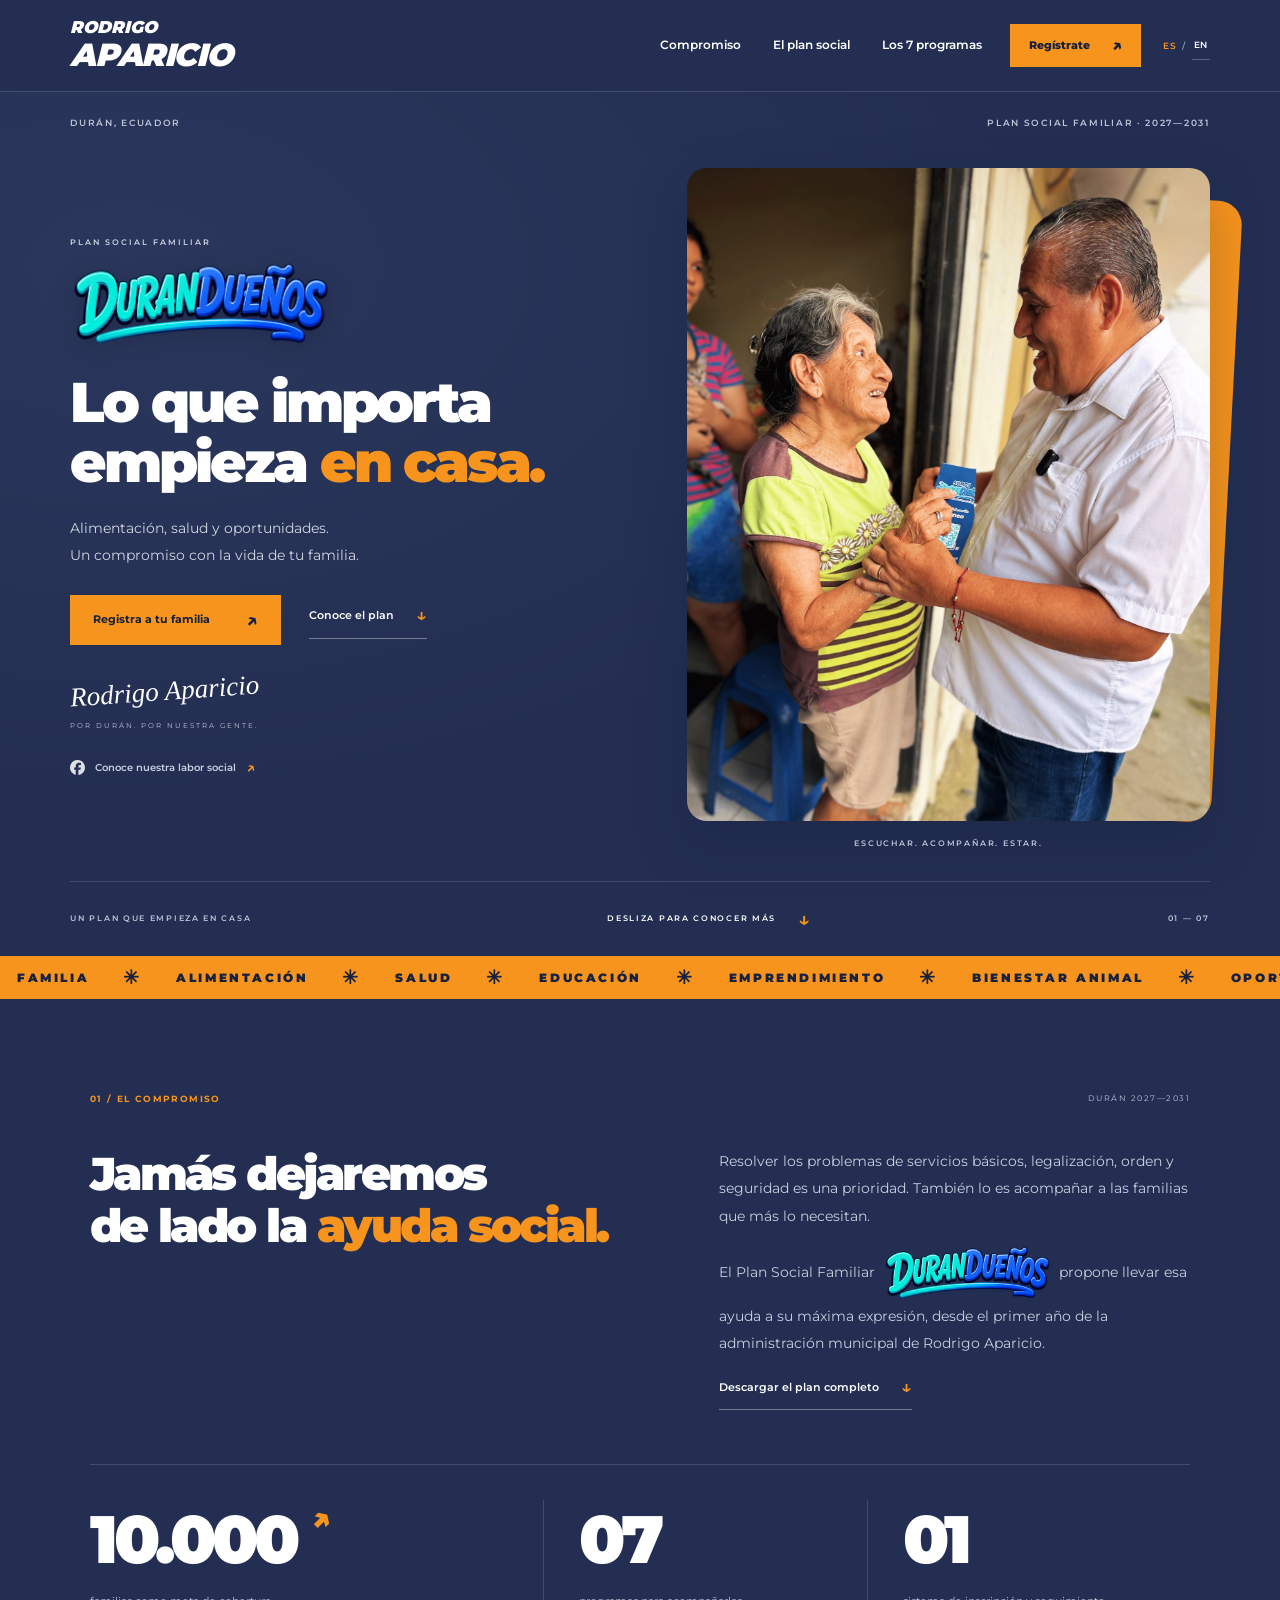
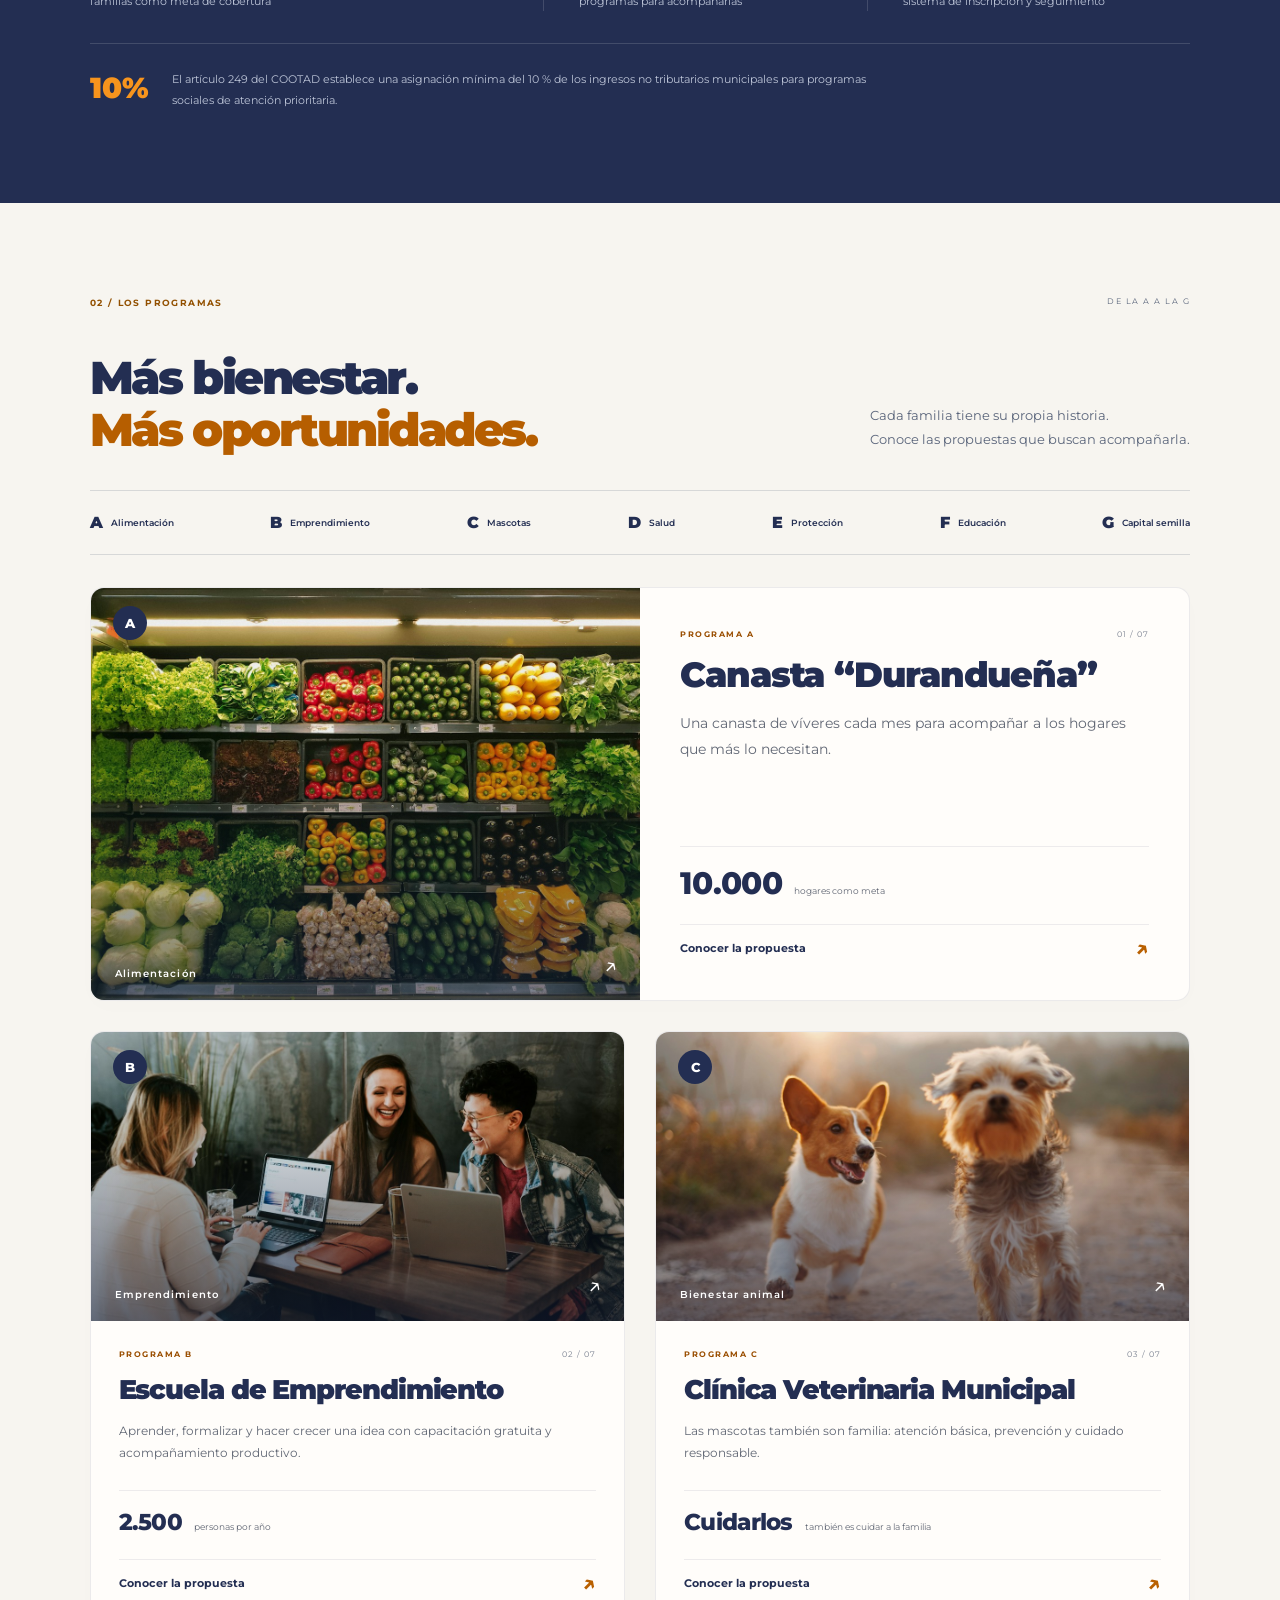
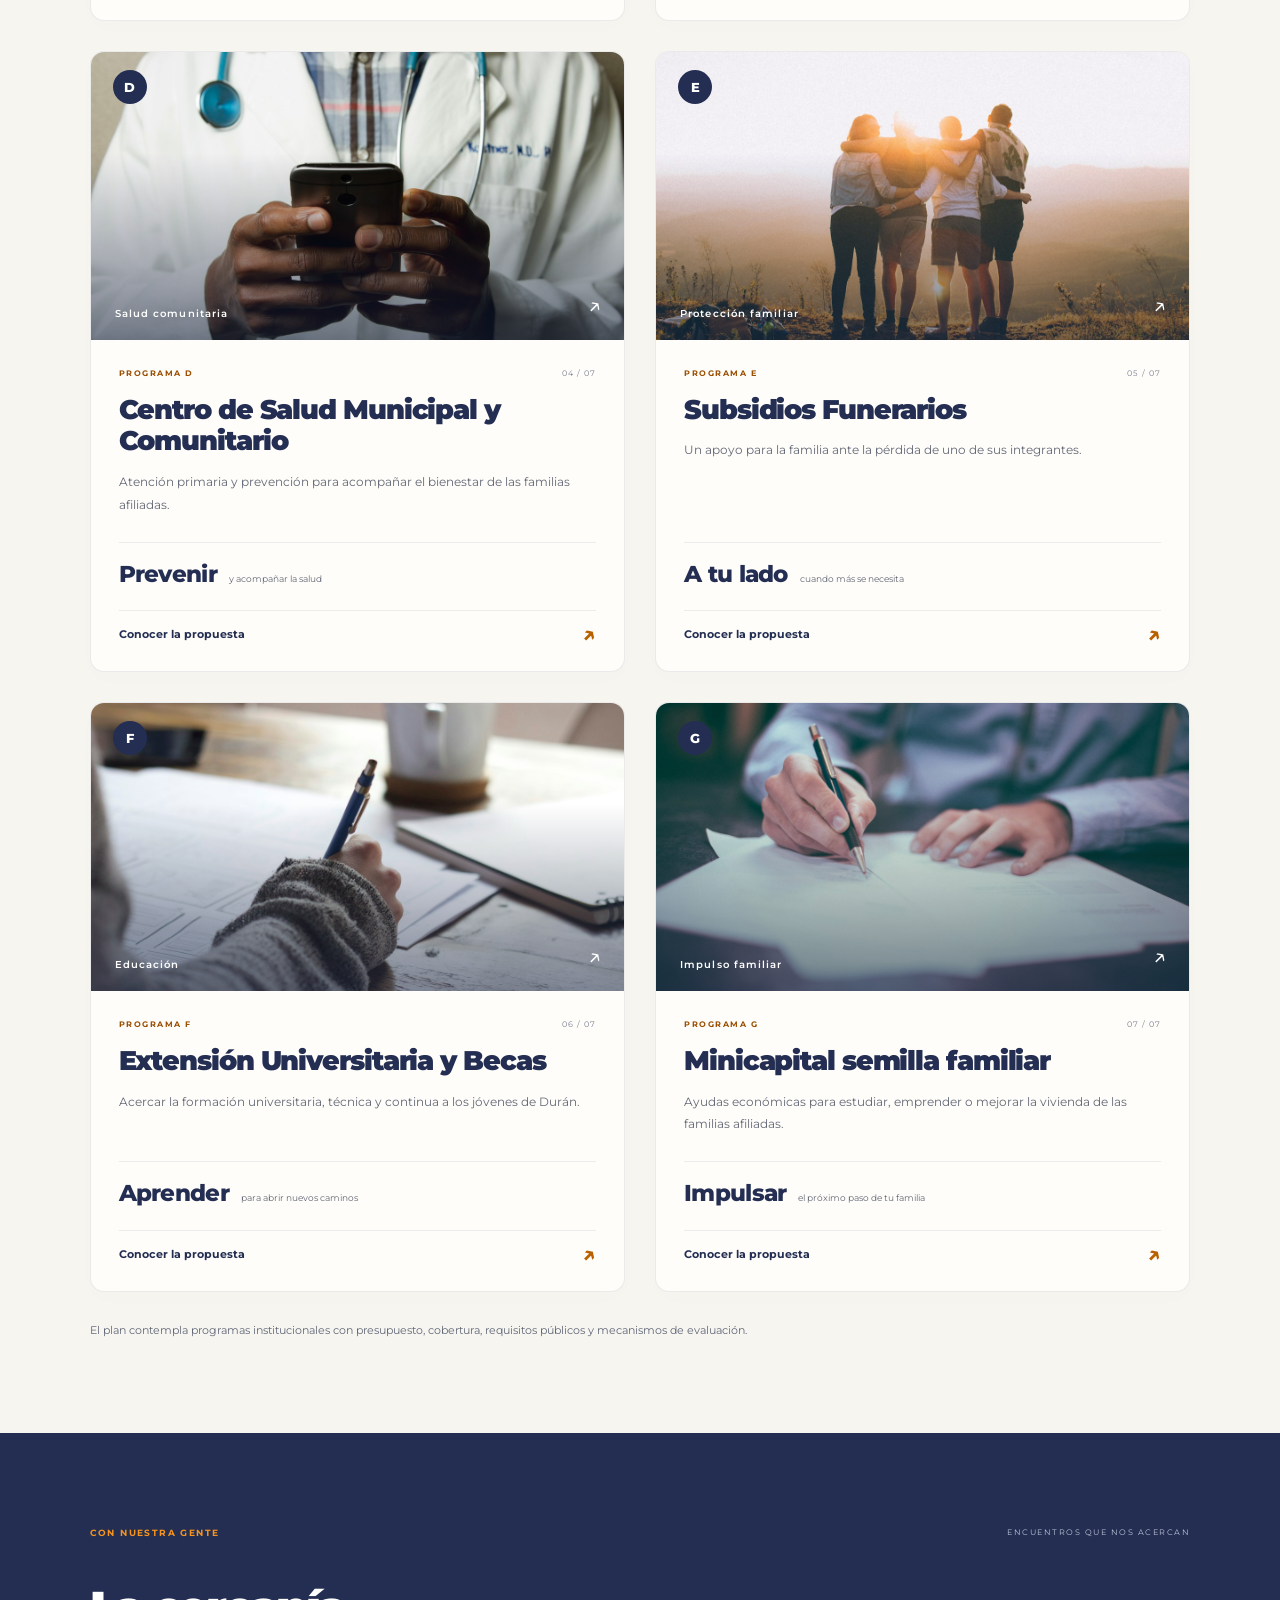
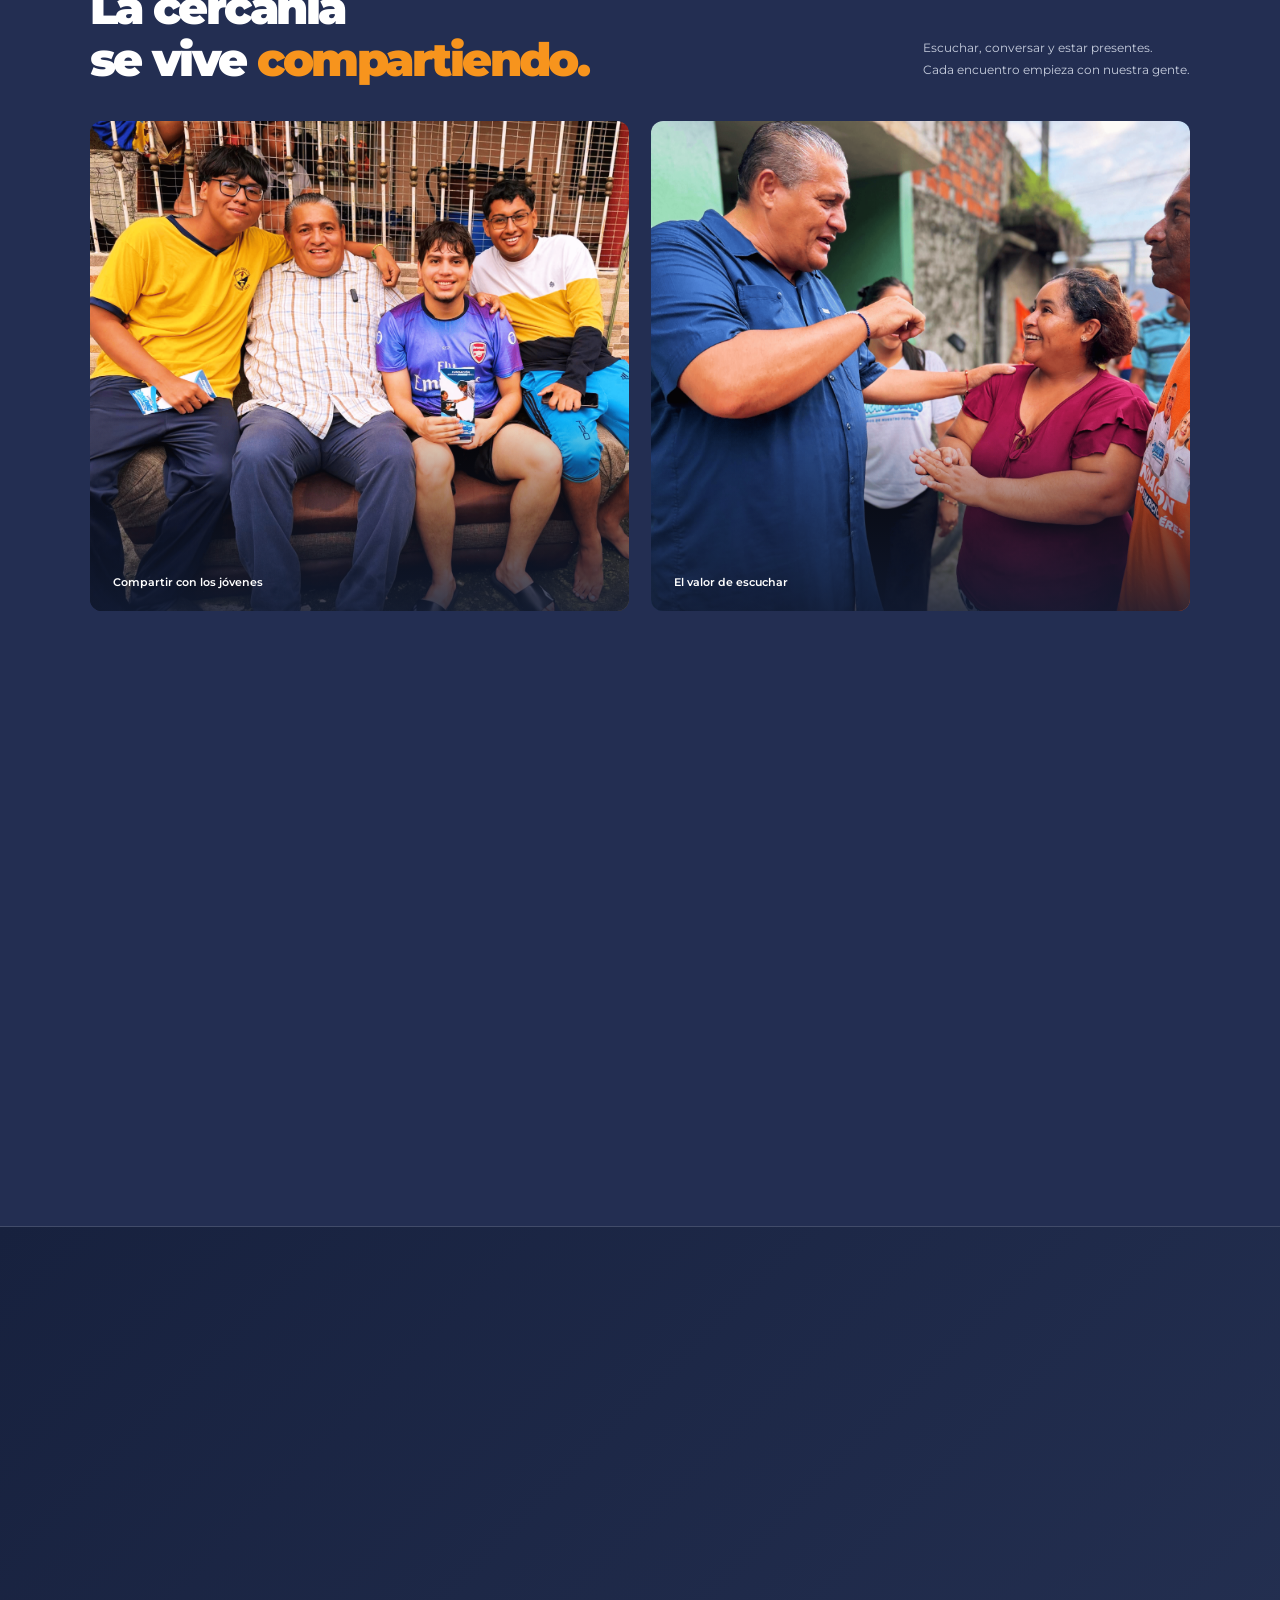
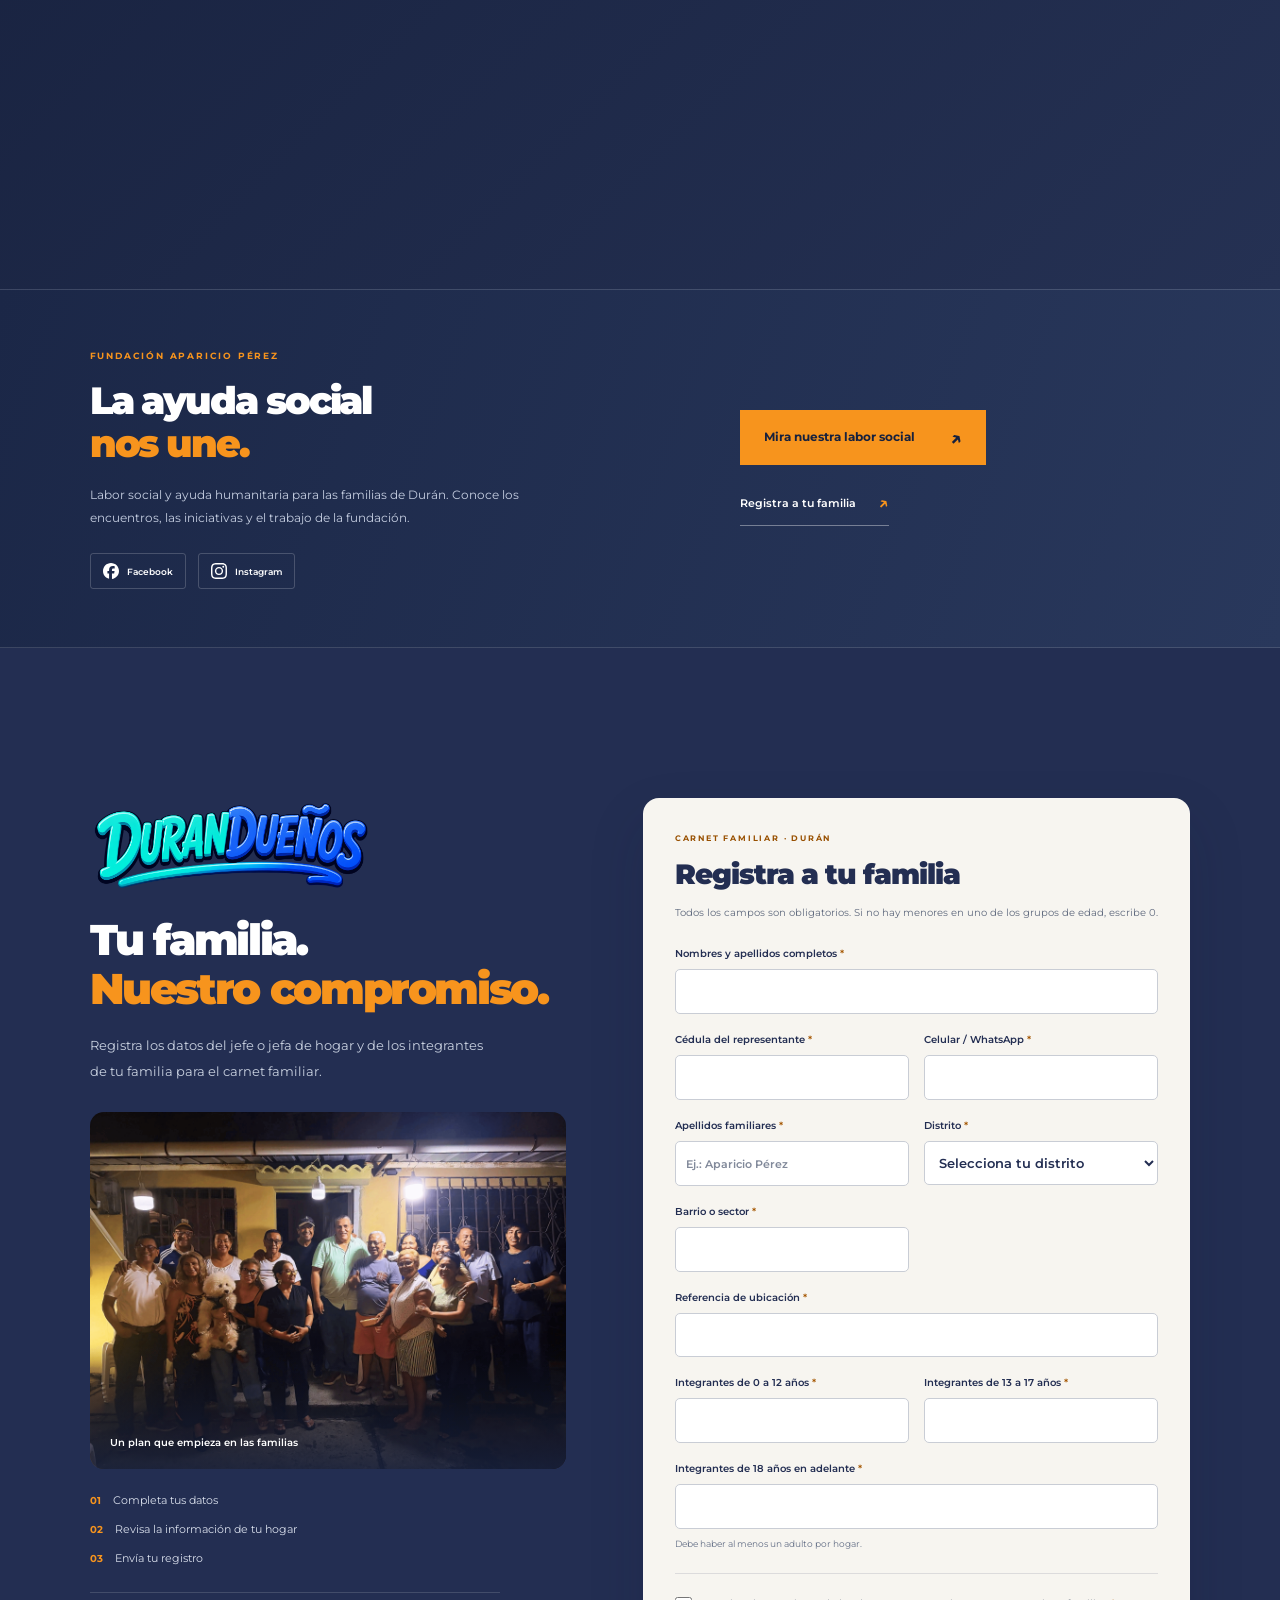
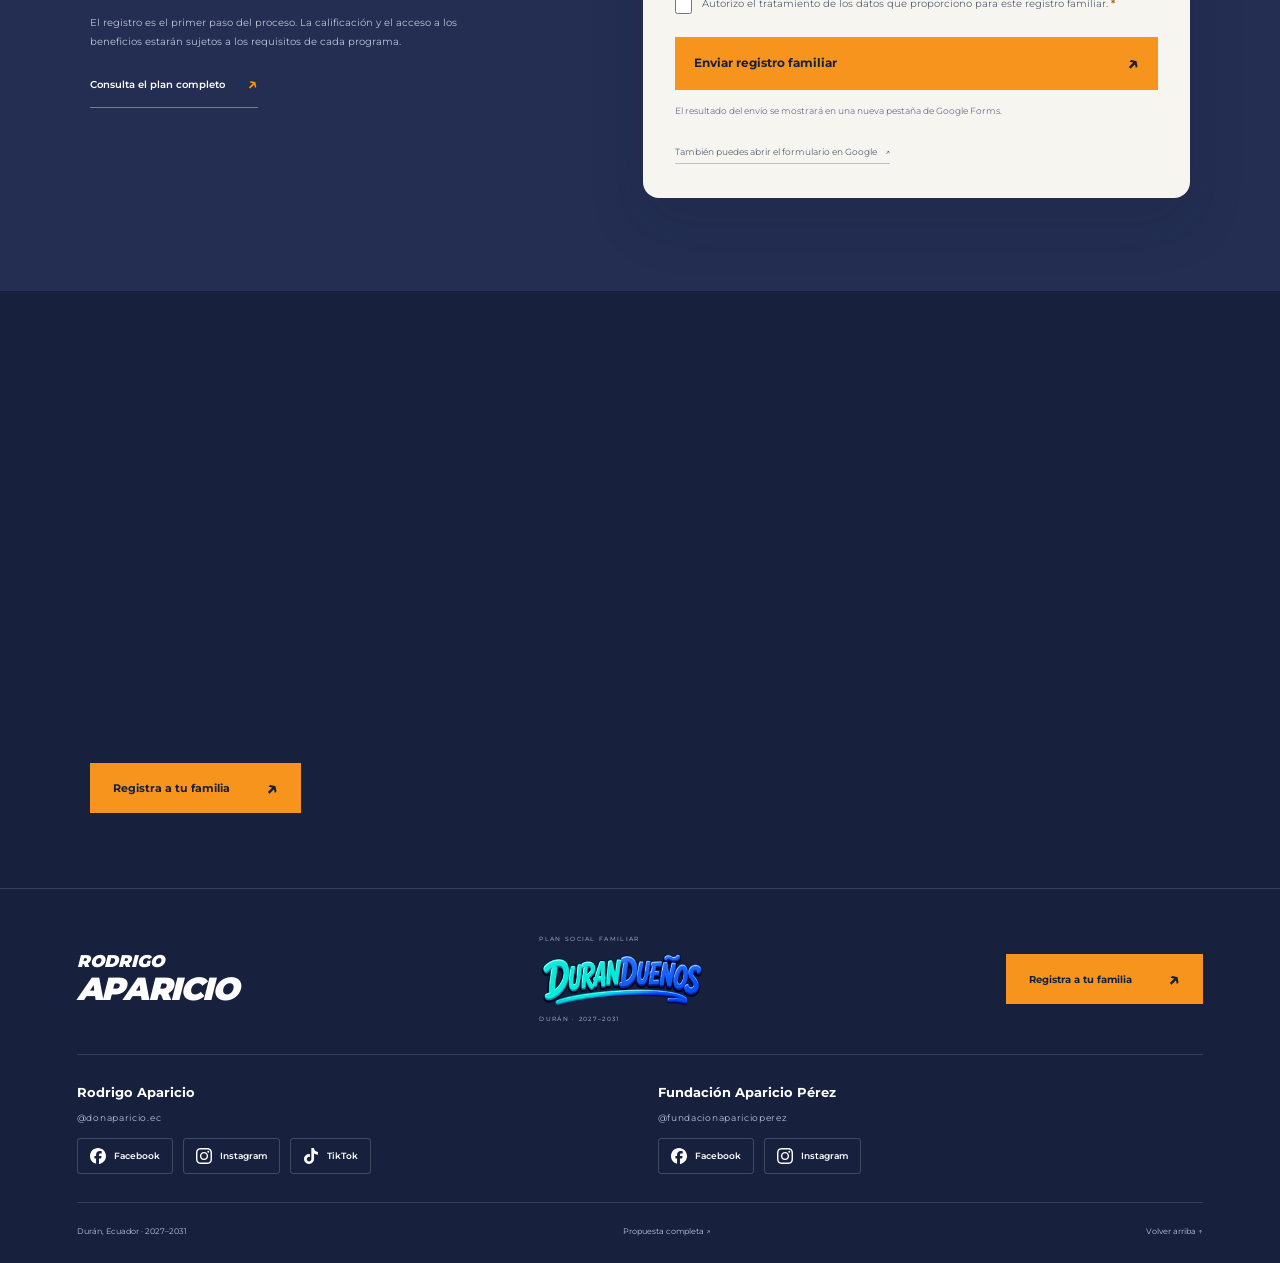
==== commit 3406a39d: "Revalidate every site resource on each visit and retire long-lived cached URLs" ====
--- a/index.html
+++ b/index.html
@@ -1,13 +1,13 @@
-<!DOCTYPE html><html lang="es"><head><meta charset="utf-8"><meta name="viewport" content="width=device-width,initial-scale=1"><meta name="theme-color" content="#232e52"><title>Rodrigo Aparicio | Durandueños</title><meta name="description" content="Conoce el Plan Social Familiar Somos Durandueños de Rodrigo Aparicio: siete programas para las familias de Durán, 2027–2031."><meta property="og:title" content="Rodrigo Aparicio · Durandueños"><meta property="og:description" content="Siete programas. Un compromiso con las familias de Durán."><meta property="og:type" content="website"><link rel="icon" href="assets/favicon.svg" type="image/svg+xml"><link rel="stylesheet" href="styles.css?v=20261112-1"><script src="app.js?v=20261112-1" defer=""></script><link rel="alternate" hreflang="es" href="https://jesuszambranop.github.io/DONAPA/index.html"><link rel="alternate" hreflang="en" href="https://jesuszambranop.github.io/DONAPA/en.html"><link rel="alternate" hreflang="x-default" href="https://jesuszambranop.github.io/DONAPA/index.html"></head><body>
+<!DOCTYPE html><html lang="es"><head><meta charset="utf-8"><meta name="viewport" content="width=device-width,initial-scale=1"><meta name="theme-color" content="#232e52"><title>Rodrigo Aparicio | Durandueños</title><meta name="description" content="Conoce el Plan Social Familiar Somos Durandueños de Rodrigo Aparicio: siete programas para las familias de Durán, 2027–2031."><meta property="og:title" content="Rodrigo Aparicio · Durandueños"><meta property="og:description" content="Siete programas. Un compromiso con las familias de Durán."><meta property="og:type" content="website"><link rel="icon" href="favicon.ico?v=revalidate-20261112" sizes="any"><link rel="icon" href="favicon-32x32.png?v=revalidate-20261112" type="image/png" sizes="32x32"><link rel="icon" href="favicon-16x16.png?v=revalidate-20261112" type="image/png" sizes="16x16"><link rel="apple-touch-icon" href="apple-touch-icon.png?v=revalidate-20261112" sizes="180x180"><link rel="manifest" href="site.webmanifest?v=revalidate-20261112"><link rel="stylesheet" href="styles.css?v=revalidate-20261112"><script src="app.js?v=revalidate-20261112" defer=""></script><link rel="alternate" hreflang="es" href="index.html"><link rel="alternate" hreflang="en" href="en.html"><link rel="alternate" hreflang="x-default" href="index.html"></head><body>
 <a class="skip" href="#contenido">Ir al contenido</a>
 <header class="header"><a href="#inicio" class="brand name-brand" aria-label="Rodrigo Aparicio, inicio"><span class="brand-first">RODRIGO</span><span class="brand-last">APARICIO</span></a><nav id="navigation" aria-label="Navegación principal"><a href="#rodrigo">Compromiso</a><a href="#plan">El plan social</a><a href="#programas">Los 7 programas</a></nav><div class="header-actions"><a href="#registro" class="header-register">Regístrate <span aria-hidden="true">↗</span></a><nav class="language-switch" aria-label="Idioma"><span lang="es" aria-current="page">ES</span><span aria-hidden="true">/</span><a href="en.html" lang="en" hreflang="en" aria-label="View this website in English">EN</a></nav></div><button class="menu-button" aria-label="Abrir menú" aria-expanded="false" aria-controls="navigation"><span></span><span></span></button></header>
-<main id="contenido"><section class="hero" id="inicio"><div class="hero-topline"><span>DURÁN, ECUADOR</span><span>PLAN SOCIAL FAMILIAR · 2027—2031</span></div><div class="hero-grid"><div class="hero-copy"><div class="hero-program-brand"><span>PLAN SOCIAL FAMILIAR</span><img class="hero-wordmark" src="assets/duranduenos.png" width="2176" height="720" alt="Durandueños" loading="eager"></div><h1>Lo que importa<br>empieza <em>en casa.</em></h1><p class="hero-description">Alimentación, salud y oportunidades.<br>Un compromiso con la vida de tu familia.</p><div class="hero-actions"><a class="button orange-button" href="#registro">Registra a tu familia <span>↗</span></a><a class="text-link" href="#programas">Conoce el plan <span>↓</span></a></div><div class="hero-signature"><span>Rodrigo Aparicio</span><small>POR DURÁN. POR NUESTRA GENTE.</small></div><a class="hero-social-cta" href="https://www.facebook.com/fundacionaparicioperez/" target="_blank" rel="noopener noreferrer"><img src="assets/social/facebook.svg" alt="" width="15" height="15">Conoce nuestra labor social <span aria-hidden="true">↗</span></a></div><figure class="hero-portrait hero-community"><div class="portrait-frame"><img src="assets/comunidad/visita-vecina.webp" width="3024" height="4032" alt="Rodrigo Aparicio conversa con una vecina y le toma las manos" fetchpriority="high"></div><figcaption>ESCUCHAR. ACOMPAÑAR. ESTAR.</figcaption></figure></div><div class="hero-bottom"><span>UN PLAN QUE EMPIEZA EN CASA</span><a href="#plan" aria-label="Descubrir el plan">DESLIZA PARA CONOCER MÁS <span>↓</span></a><span>01 — 07</span></div></section>
+<main id="contenido"><section class="hero" id="inicio"><div class="hero-topline"><span>DURÁN, ECUADOR</span><span>PLAN SOCIAL FAMILIAR · 2027—2031</span></div><div class="hero-grid"><div class="hero-copy"><div class="hero-program-brand"><span>PLAN SOCIAL FAMILIAR</span><img class="hero-wordmark" src="assets/duranduenos.png?v=revalidate-20261112" width="2176" height="720" alt="Durandueños" loading="eager"></div><h1>Lo que importa<br>empieza <em>en casa.</em></h1><p class="hero-description">Alimentación, salud y oportunidades.<br>Un compromiso con la vida de tu familia.</p><div class="hero-actions"><a class="button orange-button" href="#registro">Registra a tu familia <span>↗</span></a><a class="text-link" href="#programas">Conoce el plan <span>↓</span></a></div><div class="hero-signature"><span>Rodrigo Aparicio</span><small>POR DURÁN. POR NUESTRA GENTE.</small></div><a class="hero-social-cta" href="https://www.facebook.com/fundacionaparicioperez/" target="_blank" rel="noopener noreferrer"><img src="assets/social/facebook.svg?v=revalidate-20261112" alt="" width="15" height="15">Conoce nuestra labor social <span aria-hidden="true">↗</span></a></div><figure class="hero-portrait hero-community"><div class="portrait-frame"><img src="assets/comunidad/visita-vecina.webp?v=revalidate-20261112" width="3024" height="4032" alt="Rodrigo Aparicio conversa con una vecina y le toma las manos" fetchpriority="high"></div><figcaption>ESCUCHAR. ACOMPAÑAR. ESTAR.</figcaption></figure></div><div class="hero-bottom"><span>UN PLAN QUE EMPIEZA EN CASA</span><a href="#plan" aria-label="Descubrir el plan">DESLIZA PARA CONOCER MÁS <span>↓</span></a><span>01 — 07</span></div></section>
 <div class="ticker" aria-hidden="true"><div class="ticker-track"><div class="ticker-group"><b class="ticker-word">FAMILIA</b><i aria-hidden="true">✳</i><b class="ticker-word">ALIMENTACIÓN</b><i aria-hidden="true">✳</i><b class="ticker-word">SALUD</b><i aria-hidden="true">✳</i><b class="ticker-word">EDUCACIÓN</b><i aria-hidden="true">✳</i><b class="ticker-word">EMPRENDIMIENTO</b><i aria-hidden="true">✳</i><b class="ticker-word">BIENESTAR ANIMAL</b><i aria-hidden="true">✳</i><b class="ticker-word">OPORTUNIDADES</b><i aria-hidden="true">✳</i><b class="ticker-word">COMUNIDAD</b><i aria-hidden="true">✳</i><b class="ticker-word">VIVIENDA</b><i aria-hidden="true">✳</i><b class="ticker-word">PROTECCIÓN FAMILIAR</b><i aria-hidden="true">✳</i><b class="ticker-word">BECAS</b><i aria-hidden="true">✳</i><b class="ticker-word">DURÁN</b><i aria-hidden="true">✳</i></div><div class="ticker-group"><b class="ticker-word">FAMILIA</b><i aria-hidden="true">✳</i><b class="ticker-word">ALIMENTACIÓN</b><i aria-hidden="true">✳</i><b class="ticker-word">SALUD</b><i aria-hidden="true">✳</i><b class="ticker-word">EDUCACIÓN</b><i aria-hidden="true">✳</i><b class="ticker-word">EMPRENDIMIENTO</b><i aria-hidden="true">✳</i><b class="ticker-word">BIENESTAR ANIMAL</b><i aria-hidden="true">✳</i><b class="ticker-word">OPORTUNIDADES</b><i aria-hidden="true">✳</i><b class="ticker-word">COMUNIDAD</b><i aria-hidden="true">✳</i><b class="ticker-word">VIVIENDA</b><i aria-hidden="true">✳</i><b class="ticker-word">PROTECCIÓN FAMILIAR</b><i aria-hidden="true">✳</i><b class="ticker-word">BECAS</b><i aria-hidden="true">✳</i><b class="ticker-word">DURÁN</b><i aria-hidden="true">✳</i></div></div></div>
-<section class="intro section-pad" id="plan"><div class="section-index reveal"><span class="eyebrow">01 / EL COMPROMISO</span><span class="small-label">DURÁN 2027—2031</span></div><div class="intro-grid"><h2 class="reveal">Jamás dejaremos<br>de lado la <span class="orange">ayuda social.</span></h2><div class="intro-copy reveal"><p>Resolver los problemas de servicios básicos, legalización, orden y seguridad es una prioridad. También lo es acompañar a las familias que más lo necesitan.</p><p>El Plan Social Familiar <img class="inline-wordmark" src="assets/duranduenos.png" width="2176" height="720" alt="Durandueños" loading="lazy"> propone llevar esa ayuda a su máxima expresión, desde el primer año de la administración municipal de Rodrigo Aparicio.</p><a class="text-link" href="assets/plan-social-somos-duranduenos.pdf" download="">Descargar el plan completo <span>↓</span></a></div></div><div class="numbers reveal"><div><strong>10.000<span>↗</span></strong><p>familias como meta de cobertura</p></div><div><strong>07</strong><p>programas para acompañarlas</p></div><div><strong>01</strong><p>sistema de inscripción y seguimiento</p></div></div><div class="plan-funding"><strong>10%</strong><p>El artículo 249 del COOTAD establece una asignación mínima del 10 % de los ingresos no tributarios municipales para programas sociales de atención prioritaria.</p></div></section>
-<section class="programs section-pad" id="programas"><div class="section-index reveal"><span class="eyebrow">02 / LOS PROGRAMAS</span><span class="small-label">DE LA A A LA G</span></div><div class="programs-heading reveal"><h2>Más bienestar.<br><span class="orange">Más oportunidades.</span></h2><p>Cada familia tiene su propia historia.<br>Conoce las propuestas que buscan acompañarla.</p></div><nav class="program-nav" aria-label="Ir a un programa"><a href="#programa-a">A <span>Alimentación</span></a><a href="#programa-b">B <span>Emprendimiento</span></a><a href="#programa-c">C <span>Mascotas</span></a><a href="#programa-d">D <span>Salud</span></a><a href="#programa-e">E <span>Protección</span></a><a href="#programa-f">F <span>Educación</span></a><a href="#programa-g">G <span>Capital semilla</span></a></nav><div class="program-list"><article class="program program-photo reveal" id="programa-a"><a class="program-photo-link" href="assets/plan-social-somos-duranduenos.pdf#page=6" data-proposal="a" aria-label="Conocer la propuesta: Canasta “Durandueña”"><img class="program-photo-image" src="assets/photos/alimentacion.jpg" alt="Frutas y verduras en los estantes de un mercado" width="1200" height="800" loading="lazy"><span class="photo-shade"></span><span class="program-letter">A</span><span class="photo-category">Alimentación</span><span class="photo-arrow" aria-hidden="true">↗</span></a><div class="program-card-body"><div class="program-card-top"><span class="eyebrow">PROGRAMA A</span><span class="program-number">01 / 07</span></div><h3>Canasta “Durandueña”</h3><p>Una canasta de víveres cada mes para acompañar a los hogares que más lo necesitan.</p><div class="card-fact"><strong>10.000</strong><span>hogares como meta</span></div><a class="proposal-open" href="assets/plan-social-somos-duranduenos.pdf#page=6" data-proposal="a" aria-label="Conocer la propuesta: Canasta “Durandueña”">Conocer la propuesta <span aria-hidden="true">↗</span></a></div></article><article class="program program-photo reveal" id="programa-b"><a class="program-photo-link" href="assets/plan-social-somos-duranduenos.pdf#page=6" data-proposal="b" aria-label="Conocer la propuesta: Escuela de Emprendimiento"><img class="program-photo-image" src="assets/photos/emprendimiento.jpg" alt="Tres personas conversan y trabajan con computadoras en una mesa" width="1200" height="800" loading="lazy"><span class="photo-shade"></span><span class="program-letter">B</span><span class="photo-category">Emprendimiento</span><span class="photo-arrow" aria-hidden="true">↗</span></a><div class="program-card-body"><div class="program-card-top"><span class="eyebrow">PROGRAMA B</span><span class="program-number">02 / 07</span></div><h3>Escuela de Emprendimiento</h3><p>Aprender, formalizar y hacer crecer una idea con capacitación gratuita y acompañamiento productivo.</p><div class="card-fact"><strong>2.500</strong><span>personas por año</span></div><a class="proposal-open" href="assets/plan-social-somos-duranduenos.pdf#page=6" data-proposal="b" aria-label="Conocer la propuesta: Escuela de Emprendimiento">Conocer la propuesta <span aria-hidden="true">↗</span></a></div></article><article class="program program-photo reveal" id="programa-c"><a class="program-photo-link" href="assets/plan-social-somos-duranduenos.pdf#page=7" data-proposal="c" aria-label="Conocer la propuesta: Clínica Veterinaria Municipal"><img class="program-photo-image" src="assets/photos/mascotas.jpg" alt="Dos perros corren juntos al aire libre" width="1200" height="800" loading="lazy"><span class="photo-shade"></span><span class="program-letter">C</span><span class="photo-category">Bienestar animal</span><span class="photo-arrow" aria-hidden="true">↗</span></a><div class="program-card-body"><div class="program-card-top"><span class="eyebrow">PROGRAMA C</span><span class="program-number">03 / 07</span></div><h3>Clínica Veterinaria Municipal</h3><p>Las mascotas también son familia: atención básica, prevención y cuidado responsable.</p><div class="card-fact"><strong>Cuidarlos</strong><span>también es cuidar a la familia</span></div><a class="proposal-open" href="assets/plan-social-somos-duranduenos.pdf#page=7" data-proposal="c" aria-label="Conocer la propuesta: Clínica Veterinaria Municipal">Conocer la propuesta <span aria-hidden="true">↗</span></a></div></article><article class="program program-photo reveal" id="programa-d"><a class="program-photo-link" href="assets/plan-social-somos-duranduenos.pdf#page=7" data-proposal="d" aria-label="Conocer la propuesta: Centro de Salud Municipal y Comunitario"><img class="program-photo-image" src="assets/photos/salud.jpg" alt="Profesional de salud con bata y estetoscopio" width="1200" height="800" loading="lazy"><span class="photo-shade"></span><span class="program-letter">D</span><span class="photo-category">Salud comunitaria</span><span class="photo-arrow" aria-hidden="true">↗</span></a><div class="program-card-body"><div class="program-card-top"><span class="eyebrow">PROGRAMA D</span><span class="program-number">04 / 07</span></div><h3>Centro de Salud Municipal y Comunitario</h3><p>Atención primaria y prevención para acompañar el bienestar de las familias afiliadas.</p><div class="card-fact"><strong>Prevenir</strong><span>y acompañar la salud</span></div><a class="proposal-open" href="assets/plan-social-somos-duranduenos.pdf#page=7" data-proposal="d" aria-label="Conocer la propuesta: Centro de Salud Municipal y Comunitario">Conocer la propuesta <span aria-hidden="true">↗</span></a></div></article><article class="program program-photo reveal" id="programa-e"><a class="program-photo-link" href="assets/plan-social-somos-duranduenos.pdf#page=9" data-proposal="e" aria-label="Conocer la propuesta: Subsidios Funerarios"><img class="program-photo-image" src="assets/photos/proteccion.jpg" alt="Personas se acompañan abrazadas frente a un paisaje al atardecer" width="1200" height="800" loading="lazy"><span class="photo-shade"></span><span class="program-letter">E</span><span class="photo-category">Protección familiar</span><span class="photo-arrow" aria-hidden="true">↗</span></a><div class="program-card-body"><div class="program-card-top"><span class="eyebrow">PROGRAMA E</span><span class="program-number">05 / 07</span></div><h3>Subsidios Funerarios</h3><p>Un apoyo para la familia ante la pérdida de uno de sus integrantes.</p><div class="card-fact"><strong>A tu lado</strong><span>cuando más se necesita</span></div><a class="proposal-open" href="assets/plan-social-somos-duranduenos.pdf#page=9" data-proposal="e" aria-label="Conocer la propuesta: Subsidios Funerarios">Conocer la propuesta <span aria-hidden="true">↗</span></a></div></article><article class="program program-photo reveal" id="programa-f"><a class="program-photo-link" href="assets/plan-social-somos-duranduenos.pdf#page=8" data-proposal="f" aria-label="Conocer la propuesta: Extensión Universitaria y Becas"><img class="program-photo-image" src="assets/photos/educacion.jpg" alt="Una persona toma apuntes junto a una computadora portátil" width="1200" height="800" loading="lazy"><span class="photo-shade"></span><span class="program-letter">F</span><span class="photo-category">Educación</span><span class="photo-arrow" aria-hidden="true">↗</span></a><div class="program-card-body"><div class="program-card-top"><span class="eyebrow">PROGRAMA F</span><span class="program-number">06 / 07</span></div><h3>Extensión Universitaria y Becas</h3><p>Acercar la formación universitaria, técnica y continua a los jóvenes de Durán.</p><div class="card-fact"><strong>Aprender</strong><span>para abrir nuevos caminos</span></div><a class="proposal-open" href="assets/plan-social-somos-duranduenos.pdf#page=8" data-proposal="f" aria-label="Conocer la propuesta: Extensión Universitaria y Becas">Conocer la propuesta <span aria-hidden="true">↗</span></a></div></article><article class="program program-photo reveal" id="programa-g"><a class="program-photo-link" href="assets/plan-social-somos-duranduenos.pdf#page=9" data-proposal="g" aria-label="Conocer la propuesta: Minicapital semilla familiar"><img class="program-photo-image" src="assets/photos/capital.jpg" alt="Una persona escribe sobre documentos en una mesa de trabajo" width="1200" height="800" loading="lazy"><span class="photo-shade"></span><span class="program-letter">G</span><span class="photo-category">Impulso familiar</span><span class="photo-arrow" aria-hidden="true">↗</span></a><div class="program-card-body"><div class="program-card-top"><span class="eyebrow">PROGRAMA G</span><span class="program-number">07 / 07</span></div><h3>Minicapital semilla familiar</h3><p>Ayudas económicas para estudiar, emprender o mejorar la vivienda de las familias afiliadas.</p><div class="card-fact"><strong>Impulsar</strong><span>el próximo paso de tu familia</span></div><a class="proposal-open" href="assets/plan-social-somos-duranduenos.pdf#page=9" data-proposal="g" aria-label="Conocer la propuesta: Minicapital semilla familiar">Conocer la propuesta <span aria-hidden="true">↗</span></a></div></article></div><p class="program-note">El plan contempla programas institucionales con presupuesto, cobertura, requisitos públicos y mecanismos de evaluación.</p></section>
-<section class="community section-pad" id="comunidad"><div class="section-index reveal"><span class="eyebrow">CON NUESTRA GENTE</span><span class="small-label">ENCUENTROS QUE NOS ACERCAN</span></div><div class="community-heading reveal"><h2>La cercanía<br>se vive <span class="orange">compartiendo.</span></h2><p>Escuchar, conversar y estar presentes.<br>Cada encuentro empieza con nuestra gente.</p></div><div class="community-gallery"><figure class="community-shot reveal"><img src="assets/comunidad/encuentro-jovenes.webp" alt="Rodrigo Aparicio comparte un momento con tres jóvenes sentados en una banca" width="2680" height="2891" loading="lazy"><figcaption>Compartir con los jóvenes</figcaption></figure><figure class="community-shot reveal"><img src="assets/comunidad/conversacion-vecinos.webp" alt="Rodrigo Aparicio conversa con una vecina durante un encuentro" width="3024" height="3554" loading="lazy"><figcaption>El valor de escuchar</figcaption></figure><figure class="community-shot community-wide reveal"><img src="assets/comunidad/recorrido-comercios.webp" alt="Rodrigo Aparicio saluda a una vecina en un local comercial" width="3120" height="3120" loading="lazy"><figcaption>Recorridos y conversaciones</figcaption></figure></div></section><section class="rodrigo section-pad" id="rodrigo"><figure class="rodrigo-mark personal-portrait reveal"><img src="assets/rodrigo-aparicio-retrato.jpg" alt="Rodrigo Aparicio mira a la cámara y saluda con el pulgar hacia arriba" width="680" height="810" loading="lazy"><figcaption><span>RODRIGO<br>APARICIO</span></figcaption></figure><div class="rodrigo-copy reveal"><p class="eyebrow">03 / COMPROMISO CON LA COMUNIDAD</p><h2>Una vocación<br>de <span class="orange">servicio.</span></h2><p>A través de la Fundación Rodrigo Aparicio Pérez, la ayuda social ha tomado forma en donaciones, brigadas médicas y veterinarias, capacitaciones y ferias de emprendimiento.</p><blockquote>“Jamás dejaremos de lado la ayuda social.”</blockquote><span class="signature">Rodrigo Aparicio</span><div class="social-profiles"><span class="social-handle">@donaparicio.ec</span><div class="social-links"><a class="social-link" href="https://www.facebook.com/donaparicio.ec/" target="_blank" rel="noopener noreferrer" aria-label="Facebook de donaparicio.ec"><img src="assets/social/facebook.svg" width="19" height="19" alt=""><span>Facebook</span></a><a class="social-link" href="https://www.instagram.com/donaparicio.ec/" target="_blank" rel="noopener noreferrer" aria-label="Instagram de donaparicio.ec"><img src="assets/social/instagram.svg" width="19" height="19" alt=""><span>Instagram</span></a><a class="social-link" href="https://www.tiktok.com/@donaparicio.ec" target="_blank" rel="noopener noreferrer" aria-label="TikTok de donaparicio.ec"><img src="assets/social/tiktok.svg" width="19" height="19" alt=""><span>TikTok</span></a></div></div></div></section>
-<section class="foundation-band section-pad"><div><p class="eyebrow">FUNDACIÓN APARICIO PÉREZ</p><h2>La ayuda social<br><span class="orange">nos une.</span></h2><p>Labor social y ayuda humanitaria para las familias de Durán. Conoce los encuentros, las iniciativas y el trabajo de la fundación.</p><div class="social-links"><a class="social-link" href="https://www.facebook.com/fundacionaparicioperez/" target="_blank" rel="noopener noreferrer" aria-label="Facebook de fundacionaparicioperez"><img src="assets/social/facebook.svg" width="19" height="19" alt=""><span>Facebook</span></a><a class="social-link" href="https://www.instagram.com/fundacionaparicioperez/" target="_blank" rel="noopener noreferrer" aria-label="Instagram de fundacionaparicioperez"><img src="assets/social/instagram.svg" width="19" height="19" alt=""><span>Instagram</span></a></div></div><div class="foundation-actions"><a class="button orange-button" href="https://www.facebook.com/fundacionaparicioperez/" target="_blank" rel="noopener noreferrer">Mira nuestra labor social <span>↗</span></a><a class="text-link" href="#registro">Registra a tu familia <span>↗</span></a></div></section><section class="families registration-section section-pad" id="familias"><div class="section-index reveal"><span class="eyebrow">04 / REGISTRO FAMILIAR</span><span class="small-label">EL PRIMER PASO PARA TU HOGAR</span></div><div class="registration-grid" id="registro"><div class="registration-story reveal"><img class="registration-wordmark" src="assets/duranduenos.png" width="2176" height="720" alt="Durandueños" loading="lazy"><h2>Tu familia.<br><span class="orange">Nuestro compromiso.</span></h2><p>Registra los datos del jefe o jefa de hogar y de los integrantes de tu familia para el carnet familiar.</p><figure class="registration-photo"><img src="assets/comunidad/encuentro-comunidad.webp" width="4032" height="3024" alt="Rodrigo Aparicio junto a un grupo de vecinos y familias" loading="lazy"><figcaption>Un plan que empieza en las familias</figcaption></figure><div class="registration-points"><span><b>01</b> Completa tus datos</span><span><b>02</b> Revisa la información de tu hogar</span><span><b>03</b> Envía tu registro</span></div><p class="registration-explanation">El registro es el primer paso del proceso. La calificación y el acceso a los beneficios estarán sujetos a los requisitos de cada programa.</p><a class="text-link" href="assets/plan-social-somos-duranduenos.pdf" target="_blank" rel="noopener">Consulta el plan completo <span>↗</span></a></div><div class="registration-card reveal"><div class="registration-card-head"><span class="eyebrow">CARNET FAMILIAR · DURÁN</span><h3>Registra a tu familia</h3><p>Todos los campos son obligatorios. Si no hay menores en uno de los grupos de edad, escribe 0.</p></div><form id="family-form" action="https://docs.google.com/forms/d/e/1FAIpQLSfVVML2ToPmvagncjsfRIB1ZM5KZGLEKYoaeZqDF_1l52rRVw/formResponse" method="POST" target="_blank" rel="noopener noreferrer" aria-label="Registro familiar"><input type="hidden" name="fvv" value="1"><input type="hidden" name="pageHistory" value="0"><div class="registration-fields"><label class="wide" for="registro-representante"><span>Nombres y apellidos completos <b aria-hidden="true">*</b></span><input id="registro-representante" name="entry.1926352606" type="text" autocomplete="name" maxlength="120" required=""></label><label class="" for="registro-cedula"><span>Cédula del representante <b aria-hidden="true">*</b></span><input id="registro-cedula" name="entry.647804699" type="text" inputmode="numeric" pattern="[0-9]{10}" minlength="10" maxlength="10" title="Escribe los 10 dígitos de tu cédula, sin espacios ni guiones." required=""></label><label class="" for="registro-telefono"><span>Celular / WhatsApp <b aria-hidden="true">*</b></span><input id="registro-telefono" name="entry.1271461771" type="tel" autocomplete="tel" pattern="(09[0-9]{8}|[+]5939[0-9]{8})" title="Escribe tu celular como 0991234567 o +593991234567, sin espacios ni guiones." required=""></label><label class="" for="registro-familia"><span>Apellidos familiares <b aria-hidden="true">*</b></span><input id="registro-familia" name="entry.1056012508" type="text" maxlength="120" placeholder="Ej.: Aparicio Pérez" required=""></label><label for="registro-distrito"><span>Distrito <b aria-hidden="true">*</b></span><select id="registro-distrito" name="entry.1814688568" required=""><option value="">Selecciona tu distrito</option><option value="Distrito 1">Distrito 1</option><option value="Distrito 2">Distrito 2</option><option value="Distrito 3">Distrito 3</option></select></label><label class="" for="registro-sector"><span>Barrio o sector <b aria-hidden="true">*</b></span><input id="registro-sector" name="entry.1822201441" type="text" autocomplete="address-line1" maxlength="200" required=""></label><label class="wide" for="registro-referencia"><span>Referencia de ubicación <b aria-hidden="true">*</b></span><input id="registro-referencia" name="entry.1537436141" type="text" maxlength="250" required=""></label><label class="" for="registro-menores12"><span>Integrantes de 0 a 12 años <b aria-hidden="true">*</b></span><input id="registro-menores12" name="entry.1106739097" type="text" inputmode="numeric" pattern="[0-9]+" title="Escribe un número entero, como 0, 1 o 2." required=""></label><label class="" for="registro-adolescentes"><span>Integrantes de 13 a 17 años <b aria-hidden="true">*</b></span><input id="registro-adolescentes" name="entry.639034366" type="text" inputmode="numeric" pattern="[0-9]+" title="Escribe un número entero, como 0, 1 o 2." required=""></label><label class="wide" for="registro-adultos"><span>Integrantes de 18 años en adelante <b aria-hidden="true">*</b></span><input id="registro-adultos" name="entry.1195699111" type="text" inputmode="numeric" pattern="[1-9]+" title="Escribe la cantidad de adultos del hogar. Debe haber al menos uno." required=""><small class="field-helper">Debe haber al menos un adulto por hogar.</small></label></div><label class="registration-consent"><input type="checkbox" name="entry.1658887415" value="Sí" required=""><span>Autorizo el tratamiento de los datos que proporciono para este registro familiar. <b aria-hidden="true">*</b></span></label><button class="button orange-button registration-submit" type="submit">Enviar registro familiar <span aria-hidden="true">↗</span></button><p class="registration-submit-note">El resultado del envío se mostrará en una nueva pestaña de Google Forms.</p><p id="form-status" role="status" aria-live="polite"></p><a class="registration-direct" href="https://docs.google.com/forms/d/e/1FAIpQLSfVVML2ToPmvagncjsfRIB1ZM5KZGLEKYoaeZqDF_1l52rRVw/viewform?hl=es" target="_blank" rel="noopener noreferrer">También puedes abrir el formulario en Google <span aria-hidden="true">↗</span></a></form></div></div></section>
-<section class="closing section-pad"><p class="eyebrow reveal">EL FUTURO EMPIEZA CON NOSOTROS</p><div class="closing-brand reveal"><h2>Somos de aquí.</h2><img class="closing-wordmark" src="assets/duranduenos.png" width="2176" height="720" alt="Durandueños" loading="lazy"></div><a class="button light-button" href="#registro">Registra a tu familia <span>↗</span></a><div class="closing-outline" aria-hidden="true">DURÁN</div></section>
-</main><footer class="footer"><div class="footer-top"><a href="#inicio" class="brand name-brand" aria-label="Rodrigo Aparicio, inicio"><span class="brand-first">RODRIGO</span><span class="brand-last">APARICIO</span></a><div class="footer-plan"><span>PLAN SOCIAL FAMILIAR</span><img class="footer-wordmark" src="assets/duranduenos.png" width="2176" height="720" alt="Durandueños" loading="lazy"><small>DURÁN · 2027–2031</small></div><a class="button orange-button" href="#registro">Registra a tu familia <span>↗</span></a></div><div class="footer-social"><div><h3>Rodrigo Aparicio</h3><span class="social-handle">@donaparicio.ec</span><div class="social-links"><a class="social-link" href="https://www.facebook.com/donaparicio.ec/" target="_blank" rel="noopener noreferrer" aria-label="Facebook de donaparicio.ec"><img src="assets/social/facebook.svg" width="19" height="19" alt=""><span>Facebook</span></a><a class="social-link" href="https://www.instagram.com/donaparicio.ec/" target="_blank" rel="noopener noreferrer" aria-label="Instagram de donaparicio.ec"><img src="assets/social/instagram.svg" width="19" height="19" alt=""><span>Instagram</span></a><a class="social-link" href="https://www.tiktok.com/@donaparicio.ec" target="_blank" rel="noopener noreferrer" aria-label="TikTok de donaparicio.ec"><img src="assets/social/tiktok.svg" width="19" height="19" alt=""><span>TikTok</span></a></div></div><div><h3>Fundación Aparicio Pérez</h3><span class="social-handle">@fundacionaparicioperez</span><div class="social-links"><a class="social-link" href="https://www.facebook.com/fundacionaparicioperez/" target="_blank" rel="noopener noreferrer" aria-label="Facebook de fundacionaparicioperez"><img src="assets/social/facebook.svg" width="19" height="19" alt=""><span>Facebook</span></a><a class="social-link" href="https://www.instagram.com/fundacionaparicioperez/" target="_blank" rel="noopener noreferrer" aria-label="Instagram de fundacionaparicioperez"><img src="assets/social/instagram.svg" width="19" height="19" alt=""><span>Instagram</span></a></div></div></div><div class="footer-bottom"><span>Durán, Ecuador · 2027–2031</span><a href="assets/plan-social-somos-duranduenos.pdf" target="_blank" rel="noopener">Propuesta completa ↗</a><a href="#inicio">Volver arriba ↑</a></div></footer>
+<section class="intro section-pad" id="plan"><div class="section-index reveal"><span class="eyebrow">01 / EL COMPROMISO</span><span class="small-label">DURÁN 2027—2031</span></div><div class="intro-grid"><h2 class="reveal">Jamás dejaremos<br>de lado la <span class="orange">ayuda social.</span></h2><div class="intro-copy reveal"><p>Resolver los problemas de servicios básicos, legalización, orden y seguridad es una prioridad. También lo es acompañar a las familias que más lo necesitan.</p><p>El Plan Social Familiar <img class="inline-wordmark" src="assets/duranduenos.png?v=revalidate-20261112" width="2176" height="720" alt="Durandueños" loading="lazy"> propone llevar esa ayuda a su máxima expresión, desde el primer año de la administración municipal de Rodrigo Aparicio.</p><a class="text-link" href="assets/plan-social-somos-duranduenos.pdf?v=revalidate-20261112" download="">Descargar el plan completo <span>↓</span></a></div></div><div class="numbers reveal"><div><strong>10.000<span>↗</span></strong><p>familias como meta de cobertura</p></div><div><strong>07</strong><p>programas para acompañarlas</p></div><div><strong>01</strong><p>sistema de inscripción y seguimiento</p></div></div><div class="plan-funding"><strong>10%</strong><p>El artículo 249 del COOTAD establece una asignación mínima del 10 % de los ingresos no tributarios municipales para programas sociales de atención prioritaria.</p></div></section>
+<section class="programs section-pad" id="programas"><div class="section-index reveal"><span class="eyebrow">02 / LOS PROGRAMAS</span><span class="small-label">DE LA A A LA G</span></div><div class="programs-heading reveal"><h2>Más bienestar.<br><span class="orange">Más oportunidades.</span></h2><p>Cada familia tiene su propia historia.<br>Conoce las propuestas que buscan acompañarla.</p></div><nav class="program-nav" aria-label="Ir a un programa"><a href="#programa-a">A <span>Alimentación</span></a><a href="#programa-b">B <span>Emprendimiento</span></a><a href="#programa-c">C <span>Mascotas</span></a><a href="#programa-d">D <span>Salud</span></a><a href="#programa-e">E <span>Protección</span></a><a href="#programa-f">F <span>Educación</span></a><a href="#programa-g">G <span>Capital semilla</span></a></nav><div class="program-list"><article class="program program-photo reveal" id="programa-a"><a class="program-photo-link" href="assets/plan-social-somos-duranduenos.pdf?v=revalidate-20261112#page=6" data-proposal="a" aria-label="Conocer la propuesta: Canasta “Durandueña”"><img class="program-photo-image" src="assets/photos/alimentacion.jpg?v=revalidate-20261112" alt="Frutas y verduras en los estantes de un mercado" width="1200" height="800" loading="lazy"><span class="photo-shade"></span><span class="program-letter">A</span><span class="photo-category">Alimentación</span><span class="photo-arrow" aria-hidden="true">↗</span></a><div class="program-card-body"><div class="program-card-top"><span class="eyebrow">PROGRAMA A</span><span class="program-number">01 / 07</span></div><h3>Canasta “Durandueña”</h3><p>Una canasta de víveres cada mes para acompañar a los hogares que más lo necesitan.</p><div class="card-fact"><strong>10.000</strong><span>hogares como meta</span></div><a class="proposal-open" href="assets/plan-social-somos-duranduenos.pdf?v=revalidate-20261112#page=6" data-proposal="a" aria-label="Conocer la propuesta: Canasta “Durandueña”">Conocer la propuesta <span aria-hidden="true">↗</span></a></div></article><article class="program program-photo reveal" id="programa-b"><a class="program-photo-link" href="assets/plan-social-somos-duranduenos.pdf?v=revalidate-20261112#page=6" data-proposal="b" aria-label="Conocer la propuesta: Escuela de Emprendimiento"><img class="program-photo-image" src="assets/photos/emprendimiento.jpg?v=revalidate-20261112" alt="Tres personas conversan y trabajan con computadoras en una mesa" width="1200" height="800" loading="lazy"><span class="photo-shade"></span><span class="program-letter">B</span><span class="photo-category">Emprendimiento</span><span class="photo-arrow" aria-hidden="true">↗</span></a><div class="program-card-body"><div class="program-card-top"><span class="eyebrow">PROGRAMA B</span><span class="program-number">02 / 07</span></div><h3>Escuela de Emprendimiento</h3><p>Aprender, formalizar y hacer crecer una idea con capacitación gratuita y acompañamiento productivo.</p><div class="card-fact"><strong>2.500</strong><span>personas por año</span></div><a class="proposal-open" href="assets/plan-social-somos-duranduenos.pdf?v=revalidate-20261112#page=6" data-proposal="b" aria-label="Conocer la propuesta: Escuela de Emprendimiento">Conocer la propuesta <span aria-hidden="true">↗</span></a></div></article><article class="program program-photo reveal" id="programa-c"><a class="program-photo-link" href="assets/plan-social-somos-duranduenos.pdf?v=revalidate-20261112#page=7" data-proposal="c" aria-label="Conocer la propuesta: Clínica Veterinaria Municipal"><img class="program-photo-image" src="assets/photos/mascotas.jpg?v=revalidate-20261112" alt="Dos perros corren juntos al aire libre" width="1200" height="800" loading="lazy"><span class="photo-shade"></span><span class="program-letter">C</span><span class="photo-category">Bienestar animal</span><span class="photo-arrow" aria-hidden="true">↗</span></a><div class="program-card-body"><div class="program-card-top"><span class="eyebrow">PROGRAMA C</span><span class="program-number">03 / 07</span></div><h3>Clínica Veterinaria Municipal</h3><p>Las mascotas también son familia: atención básica, prevención y cuidado responsable.</p><div class="card-fact"><strong>Cuidarlos</strong><span>también es cuidar a la familia</span></div><a class="proposal-open" href="assets/plan-social-somos-duranduenos.pdf?v=revalidate-20261112#page=7" data-proposal="c" aria-label="Conocer la propuesta: Clínica Veterinaria Municipal">Conocer la propuesta <span aria-hidden="true">↗</span></a></div></article><article class="program program-photo reveal" id="programa-d"><a class="program-photo-link" href="assets/plan-social-somos-duranduenos.pdf?v=revalidate-20261112#page=7" data-proposal="d" aria-label="Conocer la propuesta: Centro de Salud Municipal y Comunitario"><img class="program-photo-image" src="assets/photos/salud.jpg?v=revalidate-20261112" alt="Profesional de salud con bata y estetoscopio" width="1200" height="800" loading="lazy"><span class="photo-shade"></span><span class="program-letter">D</span><span class="photo-category">Salud comunitaria</span><span class="photo-arrow" aria-hidden="true">↗</span></a><div class="program-card-body"><div class="program-card-top"><span class="eyebrow">PROGRAMA D</span><span class="program-number">04 / 07</span></div><h3>Centro de Salud Municipal y Comunitario</h3><p>Atención primaria y prevención para acompañar el bienestar de las familias afiliadas.</p><div class="card-fact"><strong>Prevenir</strong><span>y acompañar la salud</span></div><a class="proposal-open" href="assets/plan-social-somos-duranduenos.pdf?v=revalidate-20261112#page=7" data-proposal="d" aria-label="Conocer la propuesta: Centro de Salud Municipal y Comunitario">Conocer la propuesta <span aria-hidden="true">↗</span></a></div></article><article class="program program-photo reveal" id="programa-e"><a class="program-photo-link" href="assets/plan-social-somos-duranduenos.pdf?v=revalidate-20261112#page=9" data-proposal="e" aria-label="Conocer la propuesta: Subsidios Funerarios"><img class="program-photo-image" src="assets/photos/proteccion.jpg?v=revalidate-20261112" alt="Personas se acompañan abrazadas frente a un paisaje al atardecer" width="1200" height="800" loading="lazy"><span class="photo-shade"></span><span class="program-letter">E</span><span class="photo-category">Protección familiar</span><span class="photo-arrow" aria-hidden="true">↗</span></a><div class="program-card-body"><div class="program-card-top"><span class="eyebrow">PROGRAMA E</span><span class="program-number">05 / 07</span></div><h3>Subsidios Funerarios</h3><p>Un apoyo para la familia ante la pérdida de uno de sus integrantes.</p><div class="card-fact"><strong>A tu lado</strong><span>cuando más se necesita</span></div><a class="proposal-open" href="assets/plan-social-somos-duranduenos.pdf?v=revalidate-20261112#page=9" data-proposal="e" aria-label="Conocer la propuesta: Subsidios Funerarios">Conocer la propuesta <span aria-hidden="true">↗</span></a></div></article><article class="program program-photo reveal" id="programa-f"><a class="program-photo-link" href="assets/plan-social-somos-duranduenos.pdf?v=revalidate-20261112#page=8" data-proposal="f" aria-label="Conocer la propuesta: Extensión Universitaria y Becas"><img class="program-photo-image" src="assets/photos/educacion.jpg?v=revalidate-20261112" alt="Una persona toma apuntes junto a una computadora portátil" width="1200" height="800" loading="lazy"><span class="photo-shade"></span><span class="program-letter">F</span><span class="photo-category">Educación</span><span class="photo-arrow" aria-hidden="true">↗</span></a><div class="program-card-body"><div class="program-card-top"><span class="eyebrow">PROGRAMA F</span><span class="program-number">06 / 07</span></div><h3>Extensión Universitaria y Becas</h3><p>Acercar la formación universitaria, técnica y continua a los jóvenes de Durán.</p><div class="card-fact"><strong>Aprender</strong><span>para abrir nuevos caminos</span></div><a class="proposal-open" href="assets/plan-social-somos-duranduenos.pdf?v=revalidate-20261112#page=8" data-proposal="f" aria-label="Conocer la propuesta: Extensión Universitaria y Becas">Conocer la propuesta <span aria-hidden="true">↗</span></a></div></article><article class="program program-photo reveal" id="programa-g"><a class="program-photo-link" href="assets/plan-social-somos-duranduenos.pdf?v=revalidate-20261112#page=9" data-proposal="g" aria-label="Conocer la propuesta: Minicapital semilla familiar"><img class="program-photo-image" src="assets/photos/capital.jpg?v=revalidate-20261112" alt="Una persona escribe sobre documentos en una mesa de trabajo" width="1200" height="800" loading="lazy"><span class="photo-shade"></span><span class="program-letter">G</span><span class="photo-category">Impulso familiar</span><span class="photo-arrow" aria-hidden="true">↗</span></a><div class="program-card-body"><div class="program-card-top"><span class="eyebrow">PROGRAMA G</span><span class="program-number">07 / 07</span></div><h3>Minicapital semilla familiar</h3><p>Ayudas económicas para estudiar, emprender o mejorar la vivienda de las familias afiliadas.</p><div class="card-fact"><strong>Impulsar</strong><span>el próximo paso de tu familia</span></div><a class="proposal-open" href="assets/plan-social-somos-duranduenos.pdf?v=revalidate-20261112#page=9" data-proposal="g" aria-label="Conocer la propuesta: Minicapital semilla familiar">Conocer la propuesta <span aria-hidden="true">↗</span></a></div></article></div><p class="program-note">El plan contempla programas institucionales con presupuesto, cobertura, requisitos públicos y mecanismos de evaluación.</p></section>
+<section class="community section-pad" id="comunidad"><div class="section-index reveal"><span class="eyebrow">CON NUESTRA GENTE</span><span class="small-label">ENCUENTROS QUE NOS ACERCAN</span></div><div class="community-heading reveal"><h2>La cercanía<br>se vive <span class="orange">compartiendo.</span></h2><p>Escuchar, conversar y estar presentes.<br>Cada encuentro empieza con nuestra gente.</p></div><div class="community-gallery"><figure class="community-shot reveal"><img src="assets/comunidad/encuentro-jovenes.webp?v=revalidate-20261112" alt="Rodrigo Aparicio comparte un momento con tres jóvenes sentados en una banca" width="2680" height="2891" loading="lazy"><figcaption>Compartir con los jóvenes</figcaption></figure><figure class="community-shot reveal"><img src="assets/comunidad/conversacion-vecinos.webp?v=revalidate-20261112" alt="Rodrigo Aparicio conversa con una vecina durante un encuentro" width="3024" height="3554" loading="lazy"><figcaption>El valor de escuchar</figcaption></figure><figure class="community-shot community-wide reveal"><img src="assets/comunidad/recorrido-comercios.webp?v=revalidate-20261112" alt="Rodrigo Aparicio saluda a una vecina en un local comercial" width="3120" height="3120" loading="lazy"><figcaption>Recorridos y conversaciones</figcaption></figure></div></section><section class="rodrigo section-pad" id="rodrigo"><figure class="rodrigo-mark personal-portrait reveal"><img src="assets/rodrigo-aparicio-retrato.jpg?v=revalidate-20261112" alt="Rodrigo Aparicio mira a la cámara y saluda con el pulgar hacia arriba" width="680" height="810" loading="lazy"><figcaption><span>RODRIGO<br>APARICIO</span></figcaption></figure><div class="rodrigo-copy reveal"><p class="eyebrow">03 / COMPROMISO CON LA COMUNIDAD</p><h2>Una vocación<br>de <span class="orange">servicio.</span></h2><p>A través de la Fundación Rodrigo Aparicio Pérez, la ayuda social ha tomado forma en donaciones, brigadas médicas y veterinarias, capacitaciones y ferias de emprendimiento.</p><blockquote>“Jamás dejaremos de lado la ayuda social.”</blockquote><span class="signature">Rodrigo Aparicio</span><div class="social-profiles"><span class="social-handle">@donaparicio.ec</span><div class="social-links"><a class="social-link" href="https://www.facebook.com/donaparicio.ec/" target="_blank" rel="noopener noreferrer" aria-label="Facebook de donaparicio.ec"><img src="assets/social/facebook.svg?v=revalidate-20261112" width="19" height="19" alt=""><span>Facebook</span></a><a class="social-link" href="https://www.instagram.com/donaparicio.ec/" target="_blank" rel="noopener noreferrer" aria-label="Instagram de donaparicio.ec"><img src="assets/social/instagram.svg?v=revalidate-20261112" width="19" height="19" alt=""><span>Instagram</span></a><a class="social-link" href="https://www.tiktok.com/@donaparicio.ec" target="_blank" rel="noopener noreferrer" aria-label="TikTok de donaparicio.ec"><img src="assets/social/tiktok.svg?v=revalidate-20261112" width="19" height="19" alt=""><span>TikTok</span></a></div></div></div></section>
+<section class="foundation-band section-pad"><div><p class="eyebrow">FUNDACIÓN APARICIO PÉREZ</p><h2>La ayuda social<br><span class="orange">nos une.</span></h2><p>Labor social y ayuda humanitaria para las familias de Durán. Conoce los encuentros, las iniciativas y el trabajo de la fundación.</p><div class="social-links"><a class="social-link" href="https://www.facebook.com/fundacionaparicioperez/" target="_blank" rel="noopener noreferrer" aria-label="Facebook de fundacionaparicioperez"><img src="assets/social/facebook.svg?v=revalidate-20261112" width="19" height="19" alt=""><span>Facebook</span></a><a class="social-link" href="https://www.instagram.com/fundacionaparicioperez/" target="_blank" rel="noopener noreferrer" aria-label="Instagram de fundacionaparicioperez"><img src="assets/social/instagram.svg?v=revalidate-20261112" width="19" height="19" alt=""><span>Instagram</span></a></div></div><div class="foundation-actions"><a class="button orange-button" href="https://www.facebook.com/fundacionaparicioperez/" target="_blank" rel="noopener noreferrer">Mira nuestra labor social <span>↗</span></a><a class="text-link" href="#registro">Registra a tu familia <span>↗</span></a></div></section><section class="families registration-section section-pad" id="familias"><div class="section-index reveal"><span class="eyebrow">04 / REGISTRO FAMILIAR</span><span class="small-label">EL PRIMER PASO PARA TU HOGAR</span></div><div class="registration-grid" id="registro"><div class="registration-story reveal"><img class="registration-wordmark" src="assets/duranduenos.png?v=revalidate-20261112" width="2176" height="720" alt="Durandueños" loading="lazy"><h2>Tu familia.<br><span class="orange">Nuestro compromiso.</span></h2><p>Registra los datos del jefe o jefa de hogar y de los integrantes de tu familia para el carnet familiar.</p><figure class="registration-photo"><img src="assets/comunidad/encuentro-comunidad.webp?v=revalidate-20261112" width="4032" height="3024" alt="Rodrigo Aparicio junto a un grupo de vecinos y familias" loading="lazy"><figcaption>Un plan que empieza en las familias</figcaption></figure><div class="registration-points"><span><b>01</b> Completa tus datos</span><span><b>02</b> Revisa la información de tu hogar</span><span><b>03</b> Envía tu registro</span></div><p class="registration-explanation">El registro es el primer paso del proceso. La calificación y el acceso a los beneficios estarán sujetos a los requisitos de cada programa.</p><a class="text-link" href="assets/plan-social-somos-duranduenos.pdf?v=revalidate-20261112" target="_blank" rel="noopener">Consulta el plan completo <span>↗</span></a></div><div class="registration-card reveal"><div class="registration-card-head"><span class="eyebrow">CARNET FAMILIAR · DURÁN</span><h3>Registra a tu familia</h3><p>Todos los campos son obligatorios. Si no hay menores en uno de los grupos de edad, escribe 0.</p></div><form id="family-form" action="https://docs.google.com/forms/d/e/1FAIpQLSfVVML2ToPmvagncjsfRIB1ZM5KZGLEKYoaeZqDF_1l52rRVw/formResponse" method="POST" target="_blank" rel="noopener noreferrer" aria-label="Registro familiar"><input type="hidden" name="fvv" value="1"><input type="hidden" name="pageHistory" value="0"><div class="registration-fields"><label class="wide" for="registro-representante"><span>Nombres y apellidos completos <b aria-hidden="true">*</b></span><input id="registro-representante" name="entry.1926352606" type="text" autocomplete="name" maxlength="120" required=""></label><label class="" for="registro-cedula"><span>Cédula del representante <b aria-hidden="true">*</b></span><input id="registro-cedula" name="entry.647804699" type="text" inputmode="numeric" pattern="[0-9]{10}" minlength="10" maxlength="10" title="Escribe los 10 dígitos de tu cédula, sin espacios ni guiones." required=""></label><label class="" for="registro-telefono"><span>Celular / WhatsApp <b aria-hidden="true">*</b></span><input id="registro-telefono" name="entry.1271461771" type="tel" autocomplete="tel" pattern="(09[0-9]{8}|[+]5939[0-9]{8})" title="Escribe tu celular como 0991234567 o +593991234567, sin espacios ni guiones." required=""></label><label class="" for="registro-familia"><span>Apellidos familiares <b aria-hidden="true">*</b></span><input id="registro-familia" name="entry.1056012508" type="text" maxlength="120" placeholder="Ej.: Aparicio Pérez" required=""></label><label for="registro-distrito"><span>Distrito <b aria-hidden="true">*</b></span><select id="registro-distrito" name="entry.1814688568" required=""><option value="">Selecciona tu distrito</option><option value="Distrito 1">Distrito 1</option><option value="Distrito 2">Distrito 2</option><option value="Distrito 3">Distrito 3</option></select></label><label class="" for="registro-sector"><span>Barrio o sector <b aria-hidden="true">*</b></span><input id="registro-sector" name="entry.1822201441" type="text" autocomplete="address-line1" maxlength="200" required=""></label><label class="wide" for="registro-referencia"><span>Referencia de ubicación <b aria-hidden="true">*</b></span><input id="registro-referencia" name="entry.1537436141" type="text" maxlength="250" required=""></label><label class="" for="registro-menores12"><span>Integrantes de 0 a 12 años <b aria-hidden="true">*</b></span><input id="registro-menores12" name="entry.1106739097" type="text" inputmode="numeric" pattern="[0-9]+" title="Escribe un número entero, como 0, 1 o 2." required=""></label><label class="" for="registro-adolescentes"><span>Integrantes de 13 a 17 años <b aria-hidden="true">*</b></span><input id="registro-adolescentes" name="entry.639034366" type="text" inputmode="numeric" pattern="[0-9]+" title="Escribe un número entero, como 0, 1 o 2." required=""></label><label class="wide" for="registro-adultos"><span>Integrantes de 18 años en adelante <b aria-hidden="true">*</b></span><input id="registro-adultos" name="entry.1195699111" type="text" inputmode="numeric" pattern="[1-9]+" title="Escribe la cantidad de adultos del hogar. Debe haber al menos uno." required=""><small class="field-helper">Debe haber al menos un adulto por hogar.</small></label></div><label class="registration-consent"><input type="checkbox" name="entry.1658887415" value="Sí" required=""><span>Autorizo el tratamiento de los datos que proporciono para este registro familiar. <b aria-hidden="true">*</b></span></label><button class="button orange-button registration-submit" type="submit">Enviar registro familiar <span aria-hidden="true">↗</span></button><p class="registration-submit-note">El resultado del envío se mostrará en una nueva pestaña de Google Forms.</p><p id="form-status" role="status" aria-live="polite"></p><a class="registration-direct" href="https://docs.google.com/forms/d/e/1FAIpQLSfVVML2ToPmvagncjsfRIB1ZM5KZGLEKYoaeZqDF_1l52rRVw/viewform?hl=es" target="_blank" rel="noopener noreferrer">También puedes abrir el formulario en Google <span aria-hidden="true">↗</span></a></form></div></div></section>
+<section class="closing section-pad"><p class="eyebrow reveal">EL FUTURO EMPIEZA CON NOSOTROS</p><div class="closing-brand reveal"><h2>Somos de aquí.</h2><img class="closing-wordmark" src="assets/duranduenos.png?v=revalidate-20261112" width="2176" height="720" alt="Durandueños" loading="lazy"></div><a class="button light-button" href="#registro">Registra a tu familia <span>↗</span></a><div class="closing-outline" aria-hidden="true">DURÁN</div></section>
+</main><footer class="footer"><div class="footer-top"><a href="#inicio" class="brand name-brand" aria-label="Rodrigo Aparicio, inicio"><span class="brand-first">RODRIGO</span><span class="brand-last">APARICIO</span></a><div class="footer-plan"><span>PLAN SOCIAL FAMILIAR</span><img class="footer-wordmark" src="assets/duranduenos.png?v=revalidate-20261112" width="2176" height="720" alt="Durandueños" loading="lazy"><small>DURÁN · 2027–2031</small></div><a class="button orange-button" href="#registro">Registra a tu familia <span>↗</span></a></div><div class="footer-social"><div><h3>Rodrigo Aparicio</h3><span class="social-handle">@donaparicio.ec</span><div class="social-links"><a class="social-link" href="https://www.facebook.com/donaparicio.ec/" target="_blank" rel="noopener noreferrer" aria-label="Facebook de donaparicio.ec"><img src="assets/social/facebook.svg?v=revalidate-20261112" width="19" height="19" alt=""><span>Facebook</span></a><a class="social-link" href="https://www.instagram.com/donaparicio.ec/" target="_blank" rel="noopener noreferrer" aria-label="Instagram de donaparicio.ec"><img src="assets/social/instagram.svg?v=revalidate-20261112" width="19" height="19" alt=""><span>Instagram</span></a><a class="social-link" href="https://www.tiktok.com/@donaparicio.ec" target="_blank" rel="noopener noreferrer" aria-label="TikTok de donaparicio.ec"><img src="assets/social/tiktok.svg?v=revalidate-20261112" width="19" height="19" alt=""><span>TikTok</span></a></div></div><div><h3>Fundación Aparicio Pérez</h3><span class="social-handle">@fundacionaparicioperez</span><div class="social-links"><a class="social-link" href="https://www.facebook.com/fundacionaparicioperez/" target="_blank" rel="noopener noreferrer" aria-label="Facebook de fundacionaparicioperez"><img src="assets/social/facebook.svg?v=revalidate-20261112" width="19" height="19" alt=""><span>Facebook</span></a><a class="social-link" href="https://www.instagram.com/fundacionaparicioperez/" target="_blank" rel="noopener noreferrer" aria-label="Instagram de fundacionaparicioperez"><img src="assets/social/instagram.svg?v=revalidate-20261112" width="19" height="19" alt=""><span>Instagram</span></a></div></div></div><div class="footer-bottom"><span>Durán, Ecuador · 2027–2031</span><a href="assets/plan-social-somos-duranduenos.pdf?v=revalidate-20261112" target="_blank" rel="noopener">Propuesta completa ↗</a><a href="#inicio">Volver arriba ↑</a></div></footer>
 
-<dialog class="proposal-dialog" id="propuesta-a" aria-labelledby="propuesta-title-a"><div class="proposal-dialog-top"><div><span class="eyebrow">PLAN SOCIAL FAMILIAR · 2027—2031</span><img class="dialog-wordmark" src="assets/duranduenos.png" width="2176" height="720" alt="Durandueños" loading="lazy"></div><button class="close-button proposal-close" type="button" aria-label="Cerrar propuesta" autofocus="">×</button></div><figure class="proposal-hero"><img src="assets/photos/alimentacion.jpg" alt="Frutas y verduras en los estantes de un mercado" width="1200" height="800" loading="lazy"><figcaption>PROGRAMA A · ALIMENTACIÓN</figcaption></figure><div class="proposal-dialog-body"><span class="eyebrow">Alimentación</span><h2 id="propuesta-title-a">Canasta “Durandueña”</h2><p class="proposal-lead">Que lo esencial llegue a casa.</p><div class="proposal-fact"><strong>10.000</strong><span>hogares como meta</span></div><p>La Canasta “Durandueña” es la propuesta de asistencia alimentaria del Plan Social Familiar. Está dirigida a 10.000 hogares vulnerables del cantón y contempla la entrega de canastas de víveres mensuales durante la administración municipal de Rodrigo Aparicio.</p><p>La alimentación forma parte de las necesidades cotidianas de una familia. Por eso, esta iniciativa se plantea como un apoyo periódico a los hogares, dentro de un plan que también reúne salud, educación y oportunidades de emprendimiento. La cobertura propuesta busca que este apoyo llegue de forma periódica a las familias que más lo necesitan.</p><section class="proposal-includes"><h3>Qué contempla</h3><ul><li>Canastas de víveres con una frecuencia mensual.</li><li>Asistencia alimentaria dirigida a hogares en situación de vulnerabilidad.</li><li>Una meta de cobertura de 10.000 hogares del cantón.</li><li>Continuidad durante la administración municipal propuesta.</li></ul></section><section class="proposal-audience"><h3>¿A quién se dirige?</h3><p>Hogares vulnerables de Durán, mediante el proceso de inscripción y calificación familiar del plan.</p></section><section class="proposal-context"><h3>Implementación del programa</h3><p>El programa se integraría al sistema municipal único de inscripción y seguimiento. Su institucionalización contempla presupuesto, cobertura, requisitos públicos y mecanismos de evaluación.</p></section><div class="proposal-links"><a class="button orange-button" href="#registro" data-go-family="">Registrar a mi familia <span>↗</span></a><a class="text-link" href="assets/plan-social-somos-duranduenos.pdf#page=6" target="_blank" rel="noopener">Leer en el plan · p. 6 <span>↗</span></a></div><div class="proposal-pagination"><span>01 DE 07 PROPUESTAS</span><button type="button" data-next-proposal="b">Siguiente propuesta <span>→</span></button></div></div></dialog><dialog class="proposal-dialog" id="propuesta-b" aria-labelledby="propuesta-title-b"><div class="proposal-dialog-top"><div><span class="eyebrow">PLAN SOCIAL FAMILIAR · 2027—2031</span><img class="dialog-wordmark" src="assets/duranduenos.png" width="2176" height="720" alt="Durandueños" loading="lazy"></div><button class="close-button proposal-close" type="button" aria-label="Cerrar propuesta" autofocus="">×</button></div><figure class="proposal-hero"><img src="assets/photos/emprendimiento.jpg" alt="Tres personas conversan y trabajan con computadoras en una mesa" width="1200" height="800" loading="lazy"><figcaption>PROGRAMA B · EMPRENDIMIENTO</figcaption></figure><div class="proposal-dialog-body"><span class="eyebrow">Emprendimiento</span><h2 id="propuesta-title-b">Escuela de Emprendimiento</h2><p class="proposal-lead">Herramientas para dar el siguiente paso.</p><div class="proposal-fact"><strong>2.500</strong><span>personas por año</span></div><p>La Escuela de Emprendimiento propone capacitar gratuitamente a 2.500 personas al año. La formación reúne herramientas de gestión, conocimientos digitales y oficios para apoyar a quienes buscan desarrollar una actividad productiva.</p><p>El programa incluye administración, ventas, marketing digital, inteligencia artificial, costos y formalización de negocios. A estos contenidos se suma el acompañamiento productivo. La formación y el apoyo al desarrollo del emprendimiento se plantean como partes de una misma iniciativa.</p><section class="proposal-includes"><h3>Las áreas de capacitación</h3><ul><li>Administración y costos para la gestión del negocio.</li><li>Ventas y marketing digital.</li><li>Inteligencia artificial aplicada al aprendizaje y la actividad productiva.</li><li>Oficios y formalización de negocios.</li><li>Acompañamiento productivo.</li></ul></section><section class="proposal-audience"><h3>¿A quién se dirige?</h3><p>Personas que buscan formación para emprender o fortalecer su actividad productiva en Durán. La meta anual propuesta es de 2.500 participantes.</p></section><section class="proposal-context"><h3>Implementación del programa</h3><p>La capacitación se plantea como un programa institucional gratuito. La cobertura, los requisitos públicos y la evaluación formarían parte de su implementación dentro del plan social.</p></section><div class="proposal-links"><a class="button orange-button" href="#registro" data-go-family="">Registrar a mi familia <span>↗</span></a><a class="text-link" href="assets/plan-social-somos-duranduenos.pdf#page=6" target="_blank" rel="noopener">Leer en el plan · p. 6 <span>↗</span></a></div><div class="proposal-pagination"><span>02 DE 07 PROPUESTAS</span><button type="button" data-next-proposal="c">Siguiente propuesta <span>→</span></button></div></div></dialog><dialog class="proposal-dialog" id="propuesta-c" aria-labelledby="propuesta-title-c"><div class="proposal-dialog-top"><div><span class="eyebrow">PLAN SOCIAL FAMILIAR · 2027—2031</span><img class="dialog-wordmark" src="assets/duranduenos.png" width="2176" height="720" alt="Durandueños" loading="lazy"></div><button class="close-button proposal-close" type="button" aria-label="Cerrar propuesta" autofocus="">×</button></div><figure class="proposal-hero"><img src="assets/photos/mascotas.jpg" alt="Dos perros corren juntos al aire libre" width="1200" height="800" loading="lazy"><figcaption>PROGRAMA C · BIENESTAR ANIMAL</figcaption></figure><div class="proposal-dialog-body"><span class="eyebrow">Bienestar animal</span><h2 id="propuesta-title-c">Clínica Veterinaria Municipal</h2><p class="proposal-lead">Una familia incluye a sus mascotas.</p><div class="proposal-fact"><strong>Cuidarlos</strong><span>también es cuidar a la familia</span></div><p>La propuesta de Clínica Veterinaria Municipal incorpora a las mascotas a los beneficios del carnet familiar. El plan contempla consultas básicas, esterilización, vacunación y desparasitación como parte de la atención veterinaria.</p><p>El alcance también incluye a los animales rescatados y las campañas de tenencia responsable. De esta manera, el programa reúne atención a las mascotas de las familias afiliadas, acciones preventivas y cuidado de animales que han sido rescatados. Cuidar a los animales y promover una convivencia responsable forman parte de este compromiso.</p><section class="proposal-includes"><h3>Los servicios previstos</h3><ul><li>Consultas veterinarias básicas.</li><li>Esterilización.</li><li>Vacunación y desparasitación.</li><li>Atención a animales rescatados.</li><li>Campañas de tenencia responsable.</li></ul></section><section class="proposal-audience"><h3>¿A quién se dirige?</h3><p>Mascotas de las familias afiliadas mediante su carnet familiar, además de los animales rescatados contemplados por la propuesta.</p></section><section class="proposal-context"><h3>Implementación del programa</h3><p>La clínica formaría parte de los siete programas iniciales del plan, con presupuesto, cobertura y requisitos públicos definidos en su implementación institucional.</p></section><div class="proposal-links"><a class="button orange-button" href="#registro" data-go-family="">Registrar a mi familia <span>↗</span></a><a class="text-link" href="assets/plan-social-somos-duranduenos.pdf#page=7" target="_blank" rel="noopener">Leer en el plan · p. 7 <span>↗</span></a></div><div class="proposal-pagination"><span>03 DE 07 PROPUESTAS</span><button type="button" data-next-proposal="d">Siguiente propuesta <span>→</span></button></div></div></dialog><dialog class="proposal-dialog" id="propuesta-d" aria-labelledby="propuesta-title-d"><div class="proposal-dialog-top"><div><span class="eyebrow">PLAN SOCIAL FAMILIAR · 2027—2031</span><img class="dialog-wordmark" src="assets/duranduenos.png" width="2176" height="720" alt="Durandueños" loading="lazy"></div><button class="close-button proposal-close" type="button" aria-label="Cerrar propuesta" autofocus="">×</button></div><figure class="proposal-hero"><img src="assets/photos/salud.jpg" alt="Profesional de salud con bata y estetoscopio" width="1200" height="800" loading="lazy"><figcaption>PROGRAMA D · SALUD COMUNITARIA</figcaption></figure><div class="proposal-dialog-body"><span class="eyebrow">Salud comunitaria</span><h2 id="propuesta-title-d">Centro de Salud Municipal y Comunitario</h2><p class="proposal-lead">La salud se cuida todos los días.</p><div class="proposal-fact"><strong>Prevenir</strong><span>y acompañar la salud</span></div><p>El Centro de Salud Municipal y Comunitario se plantea como un espacio de atención primaria para las personas afiliadas al plan social. Su alcance reúne prevención, control de enfermedades crónicas y orientación médica.</p><p>La propuesta establece que estos servicios se desarrollarían mediante un convenio con las autoridades sanitarias. Esa articulación forma parte del programa: el centro se concibe dentro de un trabajo coordinado para atender a las familias, orientar sus consultas y acompañar el cuidado de su salud en el ámbito de la atención primaria.</p><section class="proposal-includes"><h3>Las líneas de atención</h3><ul><li>Atención primaria para las personas afiliadas.</li><li>Prevención y cuidado de la salud.</li><li>Control de enfermedades crónicas.</li><li>Orientación médica.</li><li>Articulación mediante un convenio con las autoridades sanitarias.</li></ul></section><section class="proposal-audience"><h3>¿A quién se dirige?</h3><p>Personas afiliadas al Plan Social Familiar, dentro de la cobertura que se establezca para el centro.</p></section><section class="proposal-context"><h3>Implementación del programa</h3><p>La puesta en marcha está vinculada al convenio sanitario contemplado en el documento y a la definición del presupuesto, los requisitos públicos y los mecanismos de evaluación del programa.</p></section><div class="proposal-links"><a class="button orange-button" href="#registro" data-go-family="">Registrar a mi familia <span>↗</span></a><a class="text-link" href="assets/plan-social-somos-duranduenos.pdf#page=7" target="_blank" rel="noopener">Leer en el plan · p. 7 <span>↗</span></a></div><div class="proposal-pagination"><span>04 DE 07 PROPUESTAS</span><button type="button" data-next-proposal="e">Siguiente propuesta <span>→</span></button></div></div></dialog><dialog class="proposal-dialog" id="propuesta-e" aria-labelledby="propuesta-title-e"><div class="proposal-dialog-top"><div><span class="eyebrow">PLAN SOCIAL FAMILIAR · 2027—2031</span><img class="dialog-wordmark" src="assets/duranduenos.png" width="2176" height="720" alt="Durandueños" loading="lazy"></div><button class="close-button proposal-close" type="button" aria-label="Cerrar propuesta" autofocus="">×</button></div><figure class="proposal-hero"><img src="assets/photos/proteccion.jpg" alt="Personas se acompañan abrazadas frente a un paisaje al atardecer" width="1200" height="800" loading="lazy"><figcaption>PROGRAMA E · PROTECCIÓN FAMILIAR</figcaption></figure><div class="proposal-dialog-body"><span class="eyebrow">Protección familiar</span><h2 id="propuesta-title-e">Subsidios Funerarios</h2><p class="proposal-lead">Acompañar también en los momentos difíciles.</p><div class="proposal-fact"><strong>A tu lado</strong><span>cuando más se necesita</span></div><p>Ante el fallecimiento de un integrante de una familia afiliada, el plan propone brindar ayuda mediante exoneraciones o subsidios autorizados de los servicios del cementerio municipal.</p><p>La iniciativa forma parte del eje de apoyo a las familias en los momentos que importan. Su alcance se refiere específicamente a servicios del cementerio municipal y a los mecanismos de exoneración o subsidio autorizados. El apoyo en estos momentos es uno de los siete programas iniciales del Plan Social Familiar.</p><section class="proposal-includes"><h3>El apoyo contemplado</h3><ul><li>Ayuda ante la pérdida de un integrante de la familia afiliada.</li><li>Exoneraciones o subsidios autorizados.</li><li>Aplicación a los servicios del cementerio municipal.</li><li>Incorporación al sistema único de inscripción y seguimiento del plan.</li></ul></section><section class="proposal-audience"><h3>¿A quién se dirige?</h3><p>Familias afiliadas al plan que atraviesen la pérdida de uno de sus integrantes, según las condiciones que se establezcan para el programa.</p></section><section class="proposal-context"><h3>Implementación del programa</h3><p>El presupuesto, la cobertura y los requisitos se definirían de forma pública como parte de la institucionalización del programa. </p></section><div class="proposal-links"><a class="button orange-button" href="#registro" data-go-family="">Registrar a mi familia <span>↗</span></a><a class="text-link" href="assets/plan-social-somos-duranduenos.pdf#page=9" target="_blank" rel="noopener">Leer en el plan · p. 9 <span>↗</span></a></div><div class="proposal-pagination"><span>05 DE 07 PROPUESTAS</span><button type="button" data-next-proposal="f">Siguiente propuesta <span>→</span></button></div></div></dialog><dialog class="proposal-dialog" id="propuesta-f" aria-labelledby="propuesta-title-f"><div class="proposal-dialog-top"><div><span class="eyebrow">PLAN SOCIAL FAMILIAR · 2027—2031</span><img class="dialog-wordmark" src="assets/duranduenos.png" width="2176" height="720" alt="Durandueños" loading="lazy"></div><button class="close-button proposal-close" type="button" aria-label="Cerrar propuesta" autofocus="">×</button></div><figure class="proposal-hero"><img src="assets/photos/educacion.jpg" alt="Una persona toma apuntes junto a una computadora portátil" width="1200" height="800" loading="lazy"><figcaption>PROGRAMA F · EDUCACIÓN</figcaption></figure><div class="proposal-dialog-body"><span class="eyebrow">Educación</span><h2 id="propuesta-title-f">Extensión Universitaria y Becas</h2><p class="proposal-lead">Que estudiar abra más puertas.</p><div class="proposal-fact"><strong>Aprender</strong><span>para abrir nuevos caminos</span></div><p>El plan plantea generar convenios con universidades e institutos para acercar gratuitamente a Durán programas académicos, educación continua, formación técnica y vinculación comunitaria. La propuesta parte de conversaciones iniciadas con estas instituciones.</p><p>Las áreas propuestas recogen las carreras solicitadas por jóvenes durante los recorridos en la ciudad. Abarcan tecnología, ingenierías, energías renovables, servicios y actividades creativas. La extensión universitaria y las becas se presentan como una línea de trabajo que depende de los convenios que se concreten; la lista de áreas corresponde a la propuesta académica planteada.</p><section class="proposal-includes"><h3>Modalidades de formación</h3><ul><li>Programas académicos mediante convenios con universidades e institutos.</li><li>Educación continua.</li><li>Formación técnica.</li><li>Vinculación comunitaria.</li><li>Extensión universitaria y becas estudiantiles.</li></ul></section><section class="proposal-areas"><h3>Áreas de estudio propuestas</h3><div><h4>Tecnología y datos</h4><p>Ciberseguridad · Inteligencia artificial y Ciencia de Datos · Desarrollo de Software y Cloud · Ingeniería en Computación e IA · Ingeniería de Software, Sistemas y Ciberseguridad.</p></div><div><h4>Ingeniería y energía</h4><p>Energías Renovables y Sistemas Fotovoltaicos · Automatización Industrial y Mecatrónica · Ingeniería Eléctrica y Energías Renovables · Ingeniería Mecatrónica y Automatización · Ingeniería de Minas y Geología.</p></div><div><h4>Servicios y creatividad</h4><p>Gastronomía · Marketing · Turismo · Comercio Exterior · Diseño Gráfico y otras áreas.</p></div></section><section class="proposal-audience"><h3>¿A quién se dirige?</h3><p>Jóvenes de Durán y personas interesadas en las oportunidades de formación contempladas por los convenios.</p></section><section class="proposal-context"><h3>Implementación del programa</h3><p>La oferta, la cobertura y los requisitos se articularían con las universidades e institutos participantes y con la implementación institucional del programa.</p></section><div class="proposal-links"><a class="button orange-button" href="#registro" data-go-family="">Registrar a mi familia <span>↗</span></a><a class="text-link" href="assets/plan-social-somos-duranduenos.pdf#page=8" target="_blank" rel="noopener">Leer en el plan · p. 8 <span>↗</span></a></div><div class="proposal-pagination"><span>06 DE 07 PROPUESTAS</span><button type="button" data-next-proposal="g">Siguiente propuesta <span>→</span></button></div></div></dialog><dialog class="proposal-dialog" id="propuesta-g" aria-labelledby="propuesta-title-g"><div class="proposal-dialog-top"><div><span class="eyebrow">PLAN SOCIAL FAMILIAR · 2027—2031</span><img class="dialog-wordmark" src="assets/duranduenos.png" width="2176" height="720" alt="Durandueños" loading="lazy"></div><button class="close-button proposal-close" type="button" aria-label="Cerrar propuesta" autofocus="">×</button></div><figure class="proposal-hero"><img src="assets/photos/capital.jpg" alt="Una persona escribe sobre documentos en una mesa de trabajo" width="1200" height="800" loading="lazy"><figcaption>PROGRAMA G · IMPULSO FAMILIAR</figcaption></figure><div class="proposal-dialog-body"><span class="eyebrow">Impulso familiar</span><h2 id="propuesta-title-g">Minicapital semilla familiar</h2><p class="proposal-lead">Un impulso para los proyectos de casa.</p><div class="proposal-fact"><strong>Impulsar</strong><span>el próximo paso de tu familia</span></div><p>El Minicapital semilla familiar propone ayudas económicas para las familias afiliadas que califiquen. El apoyo está previsto para tres destinos: educación superior, desarrollo de emprendimientos y mejoras en la infraestructura de la vivienda.</p><p>Esta línea de apoyo reconoce que los proyectos de una familia pueden tomar caminos distintos: continuar los estudios, desarrollar una actividad productiva o mejorar las condiciones de su hogar. El acceso a las ayudas estará sujeto a la calificación familiar y a los destinos establecidos en la propuesta.</p><section class="proposal-includes"><h3>Tres destinos para el apoyo</h3><ul><li>Educación superior.</li><li>Desarrollo de emprendimientos.</li><li>Mejoras en la infraestructura de la vivienda.</li></ul></section><section class="proposal-audience"><h3>¿A quién se dirige?</h3><p>Familias afiliadas al plan que cumplan con el proceso de calificación para las ayudas económicas.</p></section><section class="proposal-context"><h3>Implementación del programa</h3><p>El programa tendría requisitos públicos, presupuesto, cobertura y evaluación. </p></section><div class="proposal-links"><a class="button orange-button" href="#registro" data-go-family="">Registrar a mi familia <span>↗</span></a><a class="text-link" href="assets/plan-social-somos-duranduenos.pdf#page=9" target="_blank" rel="noopener">Leer en el plan · p. 9 <span>↗</span></a></div><div class="proposal-pagination"><span>07 DE 07 PROPUESTAS</span><button type="button" data-next-proposal="a">Siguiente propuesta <span>→</span></button></div></div></dialog></body></html>+<dialog class="proposal-dialog" id="propuesta-a" aria-labelledby="propuesta-title-a"><div class="proposal-dialog-top"><div><span class="eyebrow">PLAN SOCIAL FAMILIAR · 2027—2031</span><img class="dialog-wordmark" src="assets/duranduenos.png?v=revalidate-20261112" width="2176" height="720" alt="Durandueños" loading="lazy"></div><button class="close-button proposal-close" type="button" aria-label="Cerrar propuesta" autofocus="">×</button></div><figure class="proposal-hero"><img src="assets/photos/alimentacion.jpg?v=revalidate-20261112" alt="Frutas y verduras en los estantes de un mercado" width="1200" height="800" loading="lazy"><figcaption>PROGRAMA A · ALIMENTACIÓN</figcaption></figure><div class="proposal-dialog-body"><span class="eyebrow">Alimentación</span><h2 id="propuesta-title-a">Canasta “Durandueña”</h2><p class="proposal-lead">Que lo esencial llegue a casa.</p><div class="proposal-fact"><strong>10.000</strong><span>hogares como meta</span></div><p>La Canasta “Durandueña” es la propuesta de asistencia alimentaria del Plan Social Familiar. Está dirigida a 10.000 hogares vulnerables del cantón y contempla la entrega de canastas de víveres mensuales durante la administración municipal de Rodrigo Aparicio.</p><p>La alimentación forma parte de las necesidades cotidianas de una familia. Por eso, esta iniciativa se plantea como un apoyo periódico a los hogares, dentro de un plan que también reúne salud, educación y oportunidades de emprendimiento. La cobertura propuesta busca que este apoyo llegue de forma periódica a las familias que más lo necesitan.</p><section class="proposal-includes"><h3>Qué contempla</h3><ul><li>Canastas de víveres con una frecuencia mensual.</li><li>Asistencia alimentaria dirigida a hogares en situación de vulnerabilidad.</li><li>Una meta de cobertura de 10.000 hogares del cantón.</li><li>Continuidad durante la administración municipal propuesta.</li></ul></section><section class="proposal-audience"><h3>¿A quién se dirige?</h3><p>Hogares vulnerables de Durán, mediante el proceso de inscripción y calificación familiar del plan.</p></section><section class="proposal-context"><h3>Implementación del programa</h3><p>El programa se integraría al sistema municipal único de inscripción y seguimiento. Su institucionalización contempla presupuesto, cobertura, requisitos públicos y mecanismos de evaluación.</p></section><div class="proposal-links"><a class="button orange-button" href="#registro" data-go-family="">Registrar a mi familia <span>↗</span></a><a class="text-link" href="assets/plan-social-somos-duranduenos.pdf?v=revalidate-20261112#page=6" target="_blank" rel="noopener">Leer en el plan · p. 6 <span>↗</span></a></div><div class="proposal-pagination"><span>01 DE 07 PROPUESTAS</span><button type="button" data-next-proposal="b">Siguiente propuesta <span>→</span></button></div></div></dialog><dialog class="proposal-dialog" id="propuesta-b" aria-labelledby="propuesta-title-b"><div class="proposal-dialog-top"><div><span class="eyebrow">PLAN SOCIAL FAMILIAR · 2027—2031</span><img class="dialog-wordmark" src="assets/duranduenos.png?v=revalidate-20261112" width="2176" height="720" alt="Durandueños" loading="lazy"></div><button class="close-button proposal-close" type="button" aria-label="Cerrar propuesta" autofocus="">×</button></div><figure class="proposal-hero"><img src="assets/photos/emprendimiento.jpg?v=revalidate-20261112" alt="Tres personas conversan y trabajan con computadoras en una mesa" width="1200" height="800" loading="lazy"><figcaption>PROGRAMA B · EMPRENDIMIENTO</figcaption></figure><div class="proposal-dialog-body"><span class="eyebrow">Emprendimiento</span><h2 id="propuesta-title-b">Escuela de Emprendimiento</h2><p class="proposal-lead">Herramientas para dar el siguiente paso.</p><div class="proposal-fact"><strong>2.500</strong><span>personas por año</span></div><p>La Escuela de Emprendimiento propone capacitar gratuitamente a 2.500 personas al año. La formación reúne herramientas de gestión, conocimientos digitales y oficios para apoyar a quienes buscan desarrollar una actividad productiva.</p><p>El programa incluye administración, ventas, marketing digital, inteligencia artificial, costos y formalización de negocios. A estos contenidos se suma el acompañamiento productivo. La formación y el apoyo al desarrollo del emprendimiento se plantean como partes de una misma iniciativa.</p><section class="proposal-includes"><h3>Las áreas de capacitación</h3><ul><li>Administración y costos para la gestión del negocio.</li><li>Ventas y marketing digital.</li><li>Inteligencia artificial aplicada al aprendizaje y la actividad productiva.</li><li>Oficios y formalización de negocios.</li><li>Acompañamiento productivo.</li></ul></section><section class="proposal-audience"><h3>¿A quién se dirige?</h3><p>Personas que buscan formación para emprender o fortalecer su actividad productiva en Durán. La meta anual propuesta es de 2.500 participantes.</p></section><section class="proposal-context"><h3>Implementación del programa</h3><p>La capacitación se plantea como un programa institucional gratuito. La cobertura, los requisitos públicos y la evaluación formarían parte de su implementación dentro del plan social.</p></section><div class="proposal-links"><a class="button orange-button" href="#registro" data-go-family="">Registrar a mi familia <span>↗</span></a><a class="text-link" href="assets/plan-social-somos-duranduenos.pdf?v=revalidate-20261112#page=6" target="_blank" rel="noopener">Leer en el plan · p. 6 <span>↗</span></a></div><div class="proposal-pagination"><span>02 DE 07 PROPUESTAS</span><button type="button" data-next-proposal="c">Siguiente propuesta <span>→</span></button></div></div></dialog><dialog class="proposal-dialog" id="propuesta-c" aria-labelledby="propuesta-title-c"><div class="proposal-dialog-top"><div><span class="eyebrow">PLAN SOCIAL FAMILIAR · 2027—2031</span><img class="dialog-wordmark" src="assets/duranduenos.png?v=revalidate-20261112" width="2176" height="720" alt="Durandueños" loading="lazy"></div><button class="close-button proposal-close" type="button" aria-label="Cerrar propuesta" autofocus="">×</button></div><figure class="proposal-hero"><img src="assets/photos/mascotas.jpg?v=revalidate-20261112" alt="Dos perros corren juntos al aire libre" width="1200" height="800" loading="lazy"><figcaption>PROGRAMA C · BIENESTAR ANIMAL</figcaption></figure><div class="proposal-dialog-body"><span class="eyebrow">Bienestar animal</span><h2 id="propuesta-title-c">Clínica Veterinaria Municipal</h2><p class="proposal-lead">Una familia incluye a sus mascotas.</p><div class="proposal-fact"><strong>Cuidarlos</strong><span>también es cuidar a la familia</span></div><p>La propuesta de Clínica Veterinaria Municipal incorpora a las mascotas a los beneficios del carnet familiar. El plan contempla consultas básicas, esterilización, vacunación y desparasitación como parte de la atención veterinaria.</p><p>El alcance también incluye a los animales rescatados y las campañas de tenencia responsable. De esta manera, el programa reúne atención a las mascotas de las familias afiliadas, acciones preventivas y cuidado de animales que han sido rescatados. Cuidar a los animales y promover una convivencia responsable forman parte de este compromiso.</p><section class="proposal-includes"><h3>Los servicios previstos</h3><ul><li>Consultas veterinarias básicas.</li><li>Esterilización.</li><li>Vacunación y desparasitación.</li><li>Atención a animales rescatados.</li><li>Campañas de tenencia responsable.</li></ul></section><section class="proposal-audience"><h3>¿A quién se dirige?</h3><p>Mascotas de las familias afiliadas mediante su carnet familiar, además de los animales rescatados contemplados por la propuesta.</p></section><section class="proposal-context"><h3>Implementación del programa</h3><p>La clínica formaría parte de los siete programas iniciales del plan, con presupuesto, cobertura y requisitos públicos definidos en su implementación institucional.</p></section><div class="proposal-links"><a class="button orange-button" href="#registro" data-go-family="">Registrar a mi familia <span>↗</span></a><a class="text-link" href="assets/plan-social-somos-duranduenos.pdf?v=revalidate-20261112#page=7" target="_blank" rel="noopener">Leer en el plan · p. 7 <span>↗</span></a></div><div class="proposal-pagination"><span>03 DE 07 PROPUESTAS</span><button type="button" data-next-proposal="d">Siguiente propuesta <span>→</span></button></div></div></dialog><dialog class="proposal-dialog" id="propuesta-d" aria-labelledby="propuesta-title-d"><div class="proposal-dialog-top"><div><span class="eyebrow">PLAN SOCIAL FAMILIAR · 2027—2031</span><img class="dialog-wordmark" src="assets/duranduenos.png?v=revalidate-20261112" width="2176" height="720" alt="Durandueños" loading="lazy"></div><button class="close-button proposal-close" type="button" aria-label="Cerrar propuesta" autofocus="">×</button></div><figure class="proposal-hero"><img src="assets/photos/salud.jpg?v=revalidate-20261112" alt="Profesional de salud con bata y estetoscopio" width="1200" height="800" loading="lazy"><figcaption>PROGRAMA D · SALUD COMUNITARIA</figcaption></figure><div class="proposal-dialog-body"><span class="eyebrow">Salud comunitaria</span><h2 id="propuesta-title-d">Centro de Salud Municipal y Comunitario</h2><p class="proposal-lead">La salud se cuida todos los días.</p><div class="proposal-fact"><strong>Prevenir</strong><span>y acompañar la salud</span></div><p>El Centro de Salud Municipal y Comunitario se plantea como un espacio de atención primaria para las personas afiliadas al plan social. Su alcance reúne prevención, control de enfermedades crónicas y orientación médica.</p><p>La propuesta establece que estos servicios se desarrollarían mediante un convenio con las autoridades sanitarias. Esa articulación forma parte del programa: el centro se concibe dentro de un trabajo coordinado para atender a las familias, orientar sus consultas y acompañar el cuidado de su salud en el ámbito de la atención primaria.</p><section class="proposal-includes"><h3>Las líneas de atención</h3><ul><li>Atención primaria para las personas afiliadas.</li><li>Prevención y cuidado de la salud.</li><li>Control de enfermedades crónicas.</li><li>Orientación médica.</li><li>Articulación mediante un convenio con las autoridades sanitarias.</li></ul></section><section class="proposal-audience"><h3>¿A quién se dirige?</h3><p>Personas afiliadas al Plan Social Familiar, dentro de la cobertura que se establezca para el centro.</p></section><section class="proposal-context"><h3>Implementación del programa</h3><p>La puesta en marcha está vinculada al convenio sanitario contemplado en el documento y a la definición del presupuesto, los requisitos públicos y los mecanismos de evaluación del programa.</p></section><div class="proposal-links"><a class="button orange-button" href="#registro" data-go-family="">Registrar a mi familia <span>↗</span></a><a class="text-link" href="assets/plan-social-somos-duranduenos.pdf?v=revalidate-20261112#page=7" target="_blank" rel="noopener">Leer en el plan · p. 7 <span>↗</span></a></div><div class="proposal-pagination"><span>04 DE 07 PROPUESTAS</span><button type="button" data-next-proposal="e">Siguiente propuesta <span>→</span></button></div></div></dialog><dialog class="proposal-dialog" id="propuesta-e" aria-labelledby="propuesta-title-e"><div class="proposal-dialog-top"><div><span class="eyebrow">PLAN SOCIAL FAMILIAR · 2027—2031</span><img class="dialog-wordmark" src="assets/duranduenos.png?v=revalidate-20261112" width="2176" height="720" alt="Durandueños" loading="lazy"></div><button class="close-button proposal-close" type="button" aria-label="Cerrar propuesta" autofocus="">×</button></div><figure class="proposal-hero"><img src="assets/photos/proteccion.jpg?v=revalidate-20261112" alt="Personas se acompañan abrazadas frente a un paisaje al atardecer" width="1200" height="800" loading="lazy"><figcaption>PROGRAMA E · PROTECCIÓN FAMILIAR</figcaption></figure><div class="proposal-dialog-body"><span class="eyebrow">Protección familiar</span><h2 id="propuesta-title-e">Subsidios Funerarios</h2><p class="proposal-lead">Acompañar también en los momentos difíciles.</p><div class="proposal-fact"><strong>A tu lado</strong><span>cuando más se necesita</span></div><p>Ante el fallecimiento de un integrante de una familia afiliada, el plan propone brindar ayuda mediante exoneraciones o subsidios autorizados de los servicios del cementerio municipal.</p><p>La iniciativa forma parte del eje de apoyo a las familias en los momentos que importan. Su alcance se refiere específicamente a servicios del cementerio municipal y a los mecanismos de exoneración o subsidio autorizados. El apoyo en estos momentos es uno de los siete programas iniciales del Plan Social Familiar.</p><section class="proposal-includes"><h3>El apoyo contemplado</h3><ul><li>Ayuda ante la pérdida de un integrante de la familia afiliada.</li><li>Exoneraciones o subsidios autorizados.</li><li>Aplicación a los servicios del cementerio municipal.</li><li>Incorporación al sistema único de inscripción y seguimiento del plan.</li></ul></section><section class="proposal-audience"><h3>¿A quién se dirige?</h3><p>Familias afiliadas al plan que atraviesen la pérdida de uno de sus integrantes, según las condiciones que se establezcan para el programa.</p></section><section class="proposal-context"><h3>Implementación del programa</h3><p>El presupuesto, la cobertura y los requisitos se definirían de forma pública como parte de la institucionalización del programa. </p></section><div class="proposal-links"><a class="button orange-button" href="#registro" data-go-family="">Registrar a mi familia <span>↗</span></a><a class="text-link" href="assets/plan-social-somos-duranduenos.pdf?v=revalidate-20261112#page=9" target="_blank" rel="noopener">Leer en el plan · p. 9 <span>↗</span></a></div><div class="proposal-pagination"><span>05 DE 07 PROPUESTAS</span><button type="button" data-next-proposal="f">Siguiente propuesta <span>→</span></button></div></div></dialog><dialog class="proposal-dialog" id="propuesta-f" aria-labelledby="propuesta-title-f"><div class="proposal-dialog-top"><div><span class="eyebrow">PLAN SOCIAL FAMILIAR · 2027—2031</span><img class="dialog-wordmark" src="assets/duranduenos.png?v=revalidate-20261112" width="2176" height="720" alt="Durandueños" loading="lazy"></div><button class="close-button proposal-close" type="button" aria-label="Cerrar propuesta" autofocus="">×</button></div><figure class="proposal-hero"><img src="assets/photos/educacion.jpg?v=revalidate-20261112" alt="Una persona toma apuntes junto a una computadora portátil" width="1200" height="800" loading="lazy"><figcaption>PROGRAMA F · EDUCACIÓN</figcaption></figure><div class="proposal-dialog-body"><span class="eyebrow">Educación</span><h2 id="propuesta-title-f">Extensión Universitaria y Becas</h2><p class="proposal-lead">Que estudiar abra más puertas.</p><div class="proposal-fact"><strong>Aprender</strong><span>para abrir nuevos caminos</span></div><p>El plan plantea generar convenios con universidades e institutos para acercar gratuitamente a Durán programas académicos, educación continua, formación técnica y vinculación comunitaria. La propuesta parte de conversaciones iniciadas con estas instituciones.</p><p>Las áreas propuestas recogen las carreras solicitadas por jóvenes durante los recorridos en la ciudad. Abarcan tecnología, ingenierías, energías renovables, servicios y actividades creativas. La extensión universitaria y las becas se presentan como una línea de trabajo que depende de los convenios que se concreten; la lista de áreas corresponde a la propuesta académica planteada.</p><section class="proposal-includes"><h3>Modalidades de formación</h3><ul><li>Programas académicos mediante convenios con universidades e institutos.</li><li>Educación continua.</li><li>Formación técnica.</li><li>Vinculación comunitaria.</li><li>Extensión universitaria y becas estudiantiles.</li></ul></section><section class="proposal-areas"><h3>Áreas de estudio propuestas</h3><div><h4>Tecnología y datos</h4><p>Ciberseguridad · Inteligencia artificial y Ciencia de Datos · Desarrollo de Software y Cloud · Ingeniería en Computación e IA · Ingeniería de Software, Sistemas y Ciberseguridad.</p></div><div><h4>Ingeniería y energía</h4><p>Energías Renovables y Sistemas Fotovoltaicos · Automatización Industrial y Mecatrónica · Ingeniería Eléctrica y Energías Renovables · Ingeniería Mecatrónica y Automatización · Ingeniería de Minas y Geología.</p></div><div><h4>Servicios y creatividad</h4><p>Gastronomía · Marketing · Turismo · Comercio Exterior · Diseño Gráfico y otras áreas.</p></div></section><section class="proposal-audience"><h3>¿A quién se dirige?</h3><p>Jóvenes de Durán y personas interesadas en las oportunidades de formación contempladas por los convenios.</p></section><section class="proposal-context"><h3>Implementación del programa</h3><p>La oferta, la cobertura y los requisitos se articularían con las universidades e institutos participantes y con la implementación institucional del programa.</p></section><div class="proposal-links"><a class="button orange-button" href="#registro" data-go-family="">Registrar a mi familia <span>↗</span></a><a class="text-link" href="assets/plan-social-somos-duranduenos.pdf?v=revalidate-20261112#page=8" target="_blank" rel="noopener">Leer en el plan · p. 8 <span>↗</span></a></div><div class="proposal-pagination"><span>06 DE 07 PROPUESTAS</span><button type="button" data-next-proposal="g">Siguiente propuesta <span>→</span></button></div></div></dialog><dialog class="proposal-dialog" id="propuesta-g" aria-labelledby="propuesta-title-g"><div class="proposal-dialog-top"><div><span class="eyebrow">PLAN SOCIAL FAMILIAR · 2027—2031</span><img class="dialog-wordmark" src="assets/duranduenos.png?v=revalidate-20261112" width="2176" height="720" alt="Durandueños" loading="lazy"></div><button class="close-button proposal-close" type="button" aria-label="Cerrar propuesta" autofocus="">×</button></div><figure class="proposal-hero"><img src="assets/photos/capital.jpg?v=revalidate-20261112" alt="Una persona escribe sobre documentos en una mesa de trabajo" width="1200" height="800" loading="lazy"><figcaption>PROGRAMA G · IMPULSO FAMILIAR</figcaption></figure><div class="proposal-dialog-body"><span class="eyebrow">Impulso familiar</span><h2 id="propuesta-title-g">Minicapital semilla familiar</h2><p class="proposal-lead">Un impulso para los proyectos de casa.</p><div class="proposal-fact"><strong>Impulsar</strong><span>el próximo paso de tu familia</span></div><p>El Minicapital semilla familiar propone ayudas económicas para las familias afiliadas que califiquen. El apoyo está previsto para tres destinos: educación superior, desarrollo de emprendimientos y mejoras en la infraestructura de la vivienda.</p><p>Esta línea de apoyo reconoce que los proyectos de una familia pueden tomar caminos distintos: continuar los estudios, desarrollar una actividad productiva o mejorar las condiciones de su hogar. El acceso a las ayudas estará sujeto a la calificación familiar y a los destinos establecidos en la propuesta.</p><section class="proposal-includes"><h3>Tres destinos para el apoyo</h3><ul><li>Educación superior.</li><li>Desarrollo de emprendimientos.</li><li>Mejoras en la infraestructura de la vivienda.</li></ul></section><section class="proposal-audience"><h3>¿A quién se dirige?</h3><p>Familias afiliadas al plan que cumplan con el proceso de calificación para las ayudas económicas.</p></section><section class="proposal-context"><h3>Implementación del programa</h3><p>El programa tendría requisitos públicos, presupuesto, cobertura y evaluación. </p></section><div class="proposal-links"><a class="button orange-button" href="#registro" data-go-family="">Registrar a mi familia <span>↗</span></a><a class="text-link" href="assets/plan-social-somos-duranduenos.pdf?v=revalidate-20261112#page=9" target="_blank" rel="noopener">Leer en el plan · p. 9 <span>↗</span></a></div><div class="proposal-pagination"><span>07 DE 07 PROPUESTAS</span><button type="button" data-next-proposal="a">Siguiente propuesta <span>→</span></button></div></div></dialog></body></html>
--- a/styles.css
+++ b/styles.css
@@ -1,5 +1,5 @@
 @font-face{font-family:'Gotham Black';src:local('Gotham Black'),local('Gotham-Black');font-weight:900;font-display:swap}
-@font-face{font-family:Montserrat;src:url('assets/fonts/montserrat-400.ttf')}@font-face{font-family:Montserrat;src:url('assets/fonts/montserrat-600.ttf');font-weight:600}@font-face{font-family:Montserrat;src:url('assets/fonts/montserrat-700.ttf');font-weight:700}@font-face{font-family:Montserrat;src:url('assets/fonts/montserrat-800.ttf');font-weight:800}@font-face{font-family:Montserrat;src:url('assets/fonts/montserrat-900.ttf');font-weight:900}
+@font-face{font-family:Montserrat;src:url('assets/fonts/montserrat-400.ttf?v=revalidate-20261112')}@font-face{font-family:Montserrat;src:url('assets/fonts/montserrat-600.ttf?v=revalidate-20261112');font-weight:600}@font-face{font-family:Montserrat;src:url('assets/fonts/montserrat-700.ttf?v=revalidate-20261112');font-weight:700}@font-face{font-family:Montserrat;src:url('assets/fonts/montserrat-800.ttf?v=revalidate-20261112');font-weight:800}@font-face{font-family:Montserrat;src:url('assets/fonts/montserrat-900.ttf?v=revalidate-20261112');font-weight:900}
 :root{--navy:#232e52;--deep:#17213e;--orange:#f7941d;--cream:#f6f4ef;--muted:#aeb6cc;--line:#ffffff24;--heading:'Gotham Black',Montserrat,Arial,sans-serif}*{box-sizing:border-box}html{scroll-behavior:smooth;scroll-padding-top:110px}body{margin:0;background:var(--navy);color:white;font-family:Montserrat,Arial,sans-serif;font-size:15px;line-height:1.7}body.modal-open{overflow:hidden}a{color:inherit;text-decoration:none}button,input,select,textarea{font:inherit}button,a,input,select,textarea{-webkit-tap-highlight-color:transparent}button{cursor:pointer}button:focus-visible,a:focus-visible,summary:focus-visible{outline:3px solid var(--orange);outline-offset:6px}::selection{background:var(--orange);color:var(--deep)}.skip{position:fixed;top:-100px;left:20px;z-index:100;background:var(--orange);color:var(--deep);padding:12px}.skip:focus{top:10px}.orange{color:var(--orange)}.header{height:100px;padding:0 5.5%;display:flex;align-items:center;justify-content:space-between;border-bottom:1px solid var(--line);position:relative;z-index:20;background:var(--navy)}.brand{display:block;line-height:0}.brand img{width:162px;height:auto}.header nav{display:flex;align-items:center;gap:36px;font-size:12px;font-weight:600}.header nav a{transition:color .2s}.header nav a:hover{color:var(--orange)}.header .nav-cta{border:1px solid #ffffff50;padding:11px 20px}.nav-cta span{margin-left:20px;color:var(--orange)}.menu-button{display:none}.hero{padding:23px 5.5% 0;overflow:hidden}.hero-topline,.hero-bottom{display:flex;justify-content:space-between;font-size:9px;letter-spacing:1.7px;font-weight:600;color:var(--muted)}.hero-grid{display:grid;grid-template-columns:1.15fr 1fr;gap:28px;max-width:1450px;margin:64px auto 44px;align-items:center}.eyebrow{font-size:10px;font-weight:700;letter-spacing:1.8px;display:flex;align-items:center;gap:12px;text-transform:uppercase}.eyebrow i{width:7px;height:7px;display:inline-block;background:var(--orange);border-radius:50%}.hero-copy .eyebrow{font-size:8px;letter-spacing:1.4px;margin-bottom:22px}h1,h2,h3,p{margin-top:0}h1,h2,h3{font-family:var(--heading);font-weight:900;letter-spacing:-.055em;line-height:1.08}h1{font-size:clamp(40px,4.7vw,78px);margin-bottom:24px}h1 em{font-style:normal;color:var(--orange)}.hero-description{font-size:14px;color:#d0d5e2;line-height:1.9;margin-bottom:26px}.hero-actions{display:flex;align-items:center;gap:28px}.button{display:inline-flex;align-items:center;justify-content:space-between;gap:36px;font-size:11px;font-weight:700;min-height:50px;padding:15px 23px;border:0;transition:transform .25s,background .25s}.button:hover{transform:translateY(-3px)}.button span{font-size:20px;line-height:1}.orange-button{background:var(--orange);color:var(--deep)}.orange-button:hover{background:#ffad43}.text-link{font-size:11px;font-weight:600;border-bottom:1px solid #ffffff60;padding-bottom:7px;display:inline-flex;align-items:center;gap:22px}.text-link span{color:var(--orange);font-size:18px}.hero-signature{margin-top:32px;display:flex;flex-direction:column;align-items:flex-start}.hero-signature>span,.signature{font-family:Georgia,serif;font-style:italic;font-size:27px;line-height:1.5;transform:rotate(-4deg)}.hero-signature small{font-size:7px;letter-spacing:2px;color:var(--muted);margin-top:9px}.hero-portrait{position:relative;padding:0 0 36px 22px;max-width:580px}.portrait-frame{background:var(--orange);border-radius:170px 0 0 0;overflow:hidden;aspect-ratio:.96;position:relative}.portrait-frame img{display:block;width:100%;height:100%;object-fit:cover}.portrait-frame:after{content:'';position:absolute;inset:65% 0 0;background:linear-gradient(transparent,#17213eaa)}.portrait-label{position:absolute;bottom:78px;left:52px;font-size:12px;letter-spacing:4px;line-height:1.6}.portrait-label b{font-size:25px;letter-spacing:0}.portrait-seal{position:absolute;right:-18px;top:35px;background:var(--navy);border:1px solid var(--orange);border-radius:50%;width:115px;height:115px;display:flex;align-items:center;justify-content:center;flex-direction:column;transform:rotate(10deg);box-shadow:0 0 0 7px var(--navy)}.portrait-seal span{font-size:6px;letter-spacing:1.1px}.portrait-seal strong{font-size:31px;line-height:1.4;color:var(--orange);font-weight:900}.stripes{display:flex;gap:12px;align-items:flex-end;transform:skew(-18deg);height:22px}.stripes i{height:22px;width:33px;background:var(--orange);display:block}.hero-portrait>.stripes{position:absolute;bottom:15px;left:50px}.hero-portrait>.stripes i:last-child{width:85px;clip-path:polygon(0 0,80% 0,100% 50%,80% 100%,0 100%)}.hero-bottom{border-top:1px solid var(--line);padding:22px 0;align-items:center;font-size:8px}.hero-bottom a{display:flex;align-items:center;gap:22px;color:white}.hero-bottom a span{font-size:20px;color:var(--orange)}.ticker{overflow:hidden;background:var(--orange);color:var(--deep);padding:12px 0;font-weight:900;font-size:16px;letter-spacing:3px;white-space:nowrap}.ticker div{width:max-content;animation:ticker 40s linear infinite}.ticker span{margin:0 34px;font-size:22px}.section-pad{padding:86px 7%}.section-index{display:flex;align-items:center;justify-content:space-between;margin-bottom:42px}.section-index .eyebrow{margin:0;color:var(--orange)}.small-label{font-size:8px;letter-spacing:1.5px;color:var(--muted)}h2{font-size:clamp(30px,3.6vw,55px);margin-bottom:25px}.intro-grid{display:grid;grid-template-columns:1.1fr 1fr;gap:10%;align-items:start}.intro-copy p{font-size:13px;color:#c7cede;line-height:1.9}.intro-copy strong{color:white}.numbers{display:grid;grid-template-columns:1.4fr 1fr 1fr;border-top:1px solid var(--line);margin-top:54px;padding-top:35px}.numbers>div{padding-left:35px;border-left:1px solid var(--line)}.numbers>div:first-child{padding-left:0;border:0}.numbers strong{font-size:clamp(40px,5.2vw,76px);font-weight:900;letter-spacing:-4px;line-height:1.2}.numbers strong span{font-size:31px;color:var(--orange);margin-left:16px;vertical-align:top;letter-spacing:0}.numbers p{font-size:10px;color:var(--muted);margin:12px 0 0}.programs{background:var(--cream);color:var(--navy)}.programs .section-index .eyebrow{color:#925000}.programs .small-label{color:#59647a}.programs-heading{display:flex;justify-content:space-between;align-items:flex-end;gap:50px;margin-bottom:34px}.programs-heading h2{margin-bottom:0}.programs-heading h2 .orange{color:#b65e00}.programs-heading p{font-size:12px;margin-bottom:4px;color:#59647a}.program-nav{display:flex;border-top:1px solid #232e5226;border-bottom:1px solid #232e5226;padding:15px 0;gap:14px;margin-bottom:20px;justify-content:space-between;flex-wrap:wrap}.program-nav a{display:flex;align-items:center;gap:7px;font-weight:900;font-size:16px}.program-nav span{font-size:8px;font-weight:600}.program-nav a:hover{color:#ad5900}.program{display:grid;grid-template-columns:155px 1fr 180px;gap:32px;align-items:center;padding:34px 0;border-bottom:1px solid #232e5226;scroll-margin-top:40px}.program-visual{height:170px;position:relative;display:flex;align-items:center;justify-content:center;background:var(--navy);overflow:hidden}.program-visual img{width:95px;height:95px;z-index:1;transition:transform .5s}.program:hover .program-visual img{transform:translateY(-5px) rotate(-4deg)}.program-code{position:absolute;top:7px;left:12px;font-size:13px;font-weight:800;color:var(--orange);z-index:1}.visual-caption{position:absolute;bottom:11px;font-size:5px;letter-spacing:1.5px;color:#ffffffa0;z-index:1}.visual-orbit{position:absolute;width:145px;height:145px;border:1px solid #ffffff13;border-radius:50%;right:-50px;top:-30px}.program-copy .eyebrow{font-size:8px;letter-spacing:1px;margin-bottom:9px;color:#667085}.program-copy .eyebrow>span{color:#965000}.program h3{font-size:24px;letter-spacing:-1px;margin-bottom:12px;max-width:450px}.program-copy>p{font-size:11px;line-height:1.9;max-width:570px;margin-bottom:16px;color:#5b6271}.program-tag{font-size:8px;font-weight:600;display:flex;align-items:center;gap:7px;color:#424d65}.program-tag i{width:5px;height:5px;border-radius:50%;background:#af5a00}.program-stat{border-left:1px solid #232e5226;padding-left:25px}.program-stat strong{font-size:27px;line-height:1.2;display:block;font-weight:900;letter-spacing:-1.5px;max-width:180px}.program-stat span{display:block;font-size:10px;line-height:1.7;margin-top:8px;color:#667085}.program-note{font-size:10px;text-align:center;max-width:700px;margin:26px auto 0;color:#606777}.careers{font-size:10px;margin:0 0 15px;max-width:560px}.careers summary{font-weight:700;cursor:pointer;list-style:none;border-bottom:1px solid #232e5230;padding-bottom:7px}.careers summary span{float:right;font-size:16px;color:#a75700}.careers p{line-height:1.9;margin:12px 0}.rodrigo{display:grid;grid-template-columns:1fr 1fr;gap:12%;background:var(--deep);align-items:center}.rodrigo-mark{min-height:360px;display:flex;flex-direction:column;justify-content:center;align-items:flex-start;position:relative;padding:35px 45px;border:1px solid var(--line);background:linear-gradient(135deg,#232e52,var(--deep))}.rodrigo-mark>span{font-weight:900;font-size:clamp(38px,5vw,75px);letter-spacing:-4px;line-height:1.03}.rodrigo-mark em{color:var(--orange);font-style:normal}.rodrigo-mark .stripes{margin-top:32px;gap:10px}.rodrigo-copy>p:not(.eyebrow){font-size:12px;color:#bdc6d9;line-height:1.9}.rodrigo-copy blockquote{font-size:14px;font-weight:600;margin:25px 0 8px;padding-left:18px;border-left:3px solid var(--orange)}.rodrigo-copy .signature{display:block;font-size:25px;margin-left:20px}.rodrigo-copy .text-link{margin-top:25px}.families-grid{display:grid;grid-template-columns:1fr 1fr;gap:12%;align-items:center}.families-grid>div>p{font-size:12px;line-height:1.9;color:#c2cbdf}.steps{padding:0;margin:27px 0;list-style:none}.steps li{display:flex;align-items:flex-start;gap:18px;margin-bottom:20px}.steps li>span{color:var(--orange);font-size:11px;font-weight:700;line-height:2}.steps h3{font-size:13px;letter-spacing:0;margin:3px 0 5px;font-weight:700}.steps p{font-size:10px;color:var(--muted);margin:0;max-width:340px}.families-grid .form-note{font-size:8px;max-width:330px;line-height:1.8;color:var(--muted);margin-top:14px}.family-card-wrap{perspective:1000px}.family-card{background:linear-gradient(120deg,#17213e,#35436c);padding:26px 28px 18px;border:1px solid #ffffff35;border-radius:14px;transform:rotate(-5deg);box-shadow:0 30px 50px #0d15274a;position:relative;overflow:hidden;transition:transform .4s}.family-card:hover{transform:rotate(0deg)}.family-card:before{content:'';width:290px;height:290px;border:1px solid #ffffff10;border-radius:50%;position:absolute;right:-180px;top:-60px;pointer-events:none}.card-top{display:flex;justify-content:space-between;font-size:5px;letter-spacing:1px;color:#c7cfdf}.family-card>img{display:block;width:92%;height:auto;margin:25px 0 18px}.card-title{font-size:9px;letter-spacing:4px;color:var(--orange);border-top:1px solid var(--line);padding-top:16px}.card-fields{display:flex;flex-direction:column;font-size:7px;gap:7px;margin-top:15px}.card-fields>span{font-size:5px;letter-spacing:1px;color:#bdc6d9}.card-fields>span b{color:white;margin-left:10px}.card-fields>b{font-weight:600;letter-spacing:.5px}.card-bottom{display:flex;align-items:center;justify-content:space-between;margin-top:18px;color:var(--orange);font-size:9px;letter-spacing:2px}.card-bottom>span:last-child{font-size:25px}.card-caption{text-align:center;font-size:6px!important;letter-spacing:1.4px;margin-top:30px!important;color:var(--muted)!important}.legal-note{margin-top:42px;border-top:1px solid var(--line);padding-top:25px;display:flex;gap:20px;align-items:flex-start}.legal-note>span{font-size:34px;font-weight:900;color:var(--orange);line-height:1.4}.legal-note p{font-size:9px;color:var(--muted);line-height:1.9;margin:0}.closing{position:relative;overflow:hidden;background:var(--orange);color:var(--deep);padding-bottom:95px}.closing .eyebrow{font-size:9px}.closing h2{font-size:clamp(40px,6.5vw,94px);position:relative;z-index:1;max-width:1000px}.closing h2 span{color:white}.light-button{background:white;color:var(--deep);position:relative;z-index:1}.closing-outline{position:absolute;right:-15px;bottom:-60px;color:transparent;-webkit-text-stroke:1px #232e5220;font-weight:900;font-size:250px;letter-spacing:-20px;line-height:1;pointer-events:none}.footer{padding:40px 5.5%;display:flex;justify-content:space-between;align-items:center;gap:30px}.footer p{font-size:9px;color:var(--muted);margin:0}.footer>div{display:flex;gap:20px;font-size:9px}.footer a:hover{color:var(--orange)}dialog{width:min(700px,calc(100% - 24px));max-height:90svh;border:1px solid #ffffff30;border-radius:8px;background:var(--navy);color:white;padding:28px 36px}dialog::backdrop{background:#080f25d9;backdrop-filter:blur(8px)}.dialog-top{display:flex;align-items:center;justify-content:space-between}.dialog-top .eyebrow{color:var(--orange);font-size:9px}.close-button{border:0;background:transparent;color:white;font-size:32px;padding:0 5px}dialog h2{font-size:34px;margin-top:20px}dialog>p{font-size:11px;color:#c4cce0}.form-grid{display:grid;grid-template-columns:1fr 1fr;gap:15px;margin:24px 0 14px}.wide{grid-column:1/-1}form label{display:flex;flex-direction:column;gap:5px;font-size:10px;font-weight:600}input,select,textarea{width:100%;border:1px solid #ffffff40;border-radius:3px;padding:10px;background:var(--deep);color:white;outline:none;font-size:13px}input:focus,select:focus,textarea:focus{border-color:var(--orange);box-shadow:0 0 0 2px #f7941d30}form>.button{margin-top:20px}.form-note{font-size:9px;color:var(--muted);line-height:1.8}.clear-button{background:none;border:0;border-bottom:1px solid var(--muted);color:white;font-size:10px;padding:0 0 3px}#form-status{font-size:11px;color:var(--orange)}.reveal{opacity:1;transform:none}.js .reveal{opacity:0;transform:translateY(24px);transition:opacity .7s ease,transform .7s cubic-bezier(.2,.7,.2,1)}.js .reveal.visible{opacity:1;transform:translateY(0)}@keyframes ticker{to{transform:translateX(-50%)}}
 @media(min-width:1600px){.hero-grid{margin-top:85px;margin-bottom:70px}.hero-portrait{max-width:620px}.section-pad{padding-left:max(7%,calc((100vw - 1400px)/2));padding-right:max(7%,calc((100vw - 1400px)/2))}}
 @media(max-width:1000px){.header nav{gap:20px}.hero-grid{margin-top:45px}.hero-copy .eyebrow{font-size:6px}.hero-signature{margin-top:24px}.hero-actions{gap:18px}.button{gap:20px;padding:13px 17px}.portrait-seal{width:90px;height:90px;right:-8px}.portrait-seal strong{font-size:25px}.portrait-seal span{font-size:5px}.portrait-label{bottom:72px}.program{grid-template-columns:125px 1fr 130px;gap:23px}.program-visual{height:145px}.program h3{font-size:21px}.program-stat{padding-left:18px}.program-stat strong{font-size:24px}.rodrigo{gap:8%}.rodrigo-mark{padding:30px 25px}.families-grid{gap:8%}.footer>div{flex-direction:column;gap:6px}.section-pad{padding:65px 6%}}
